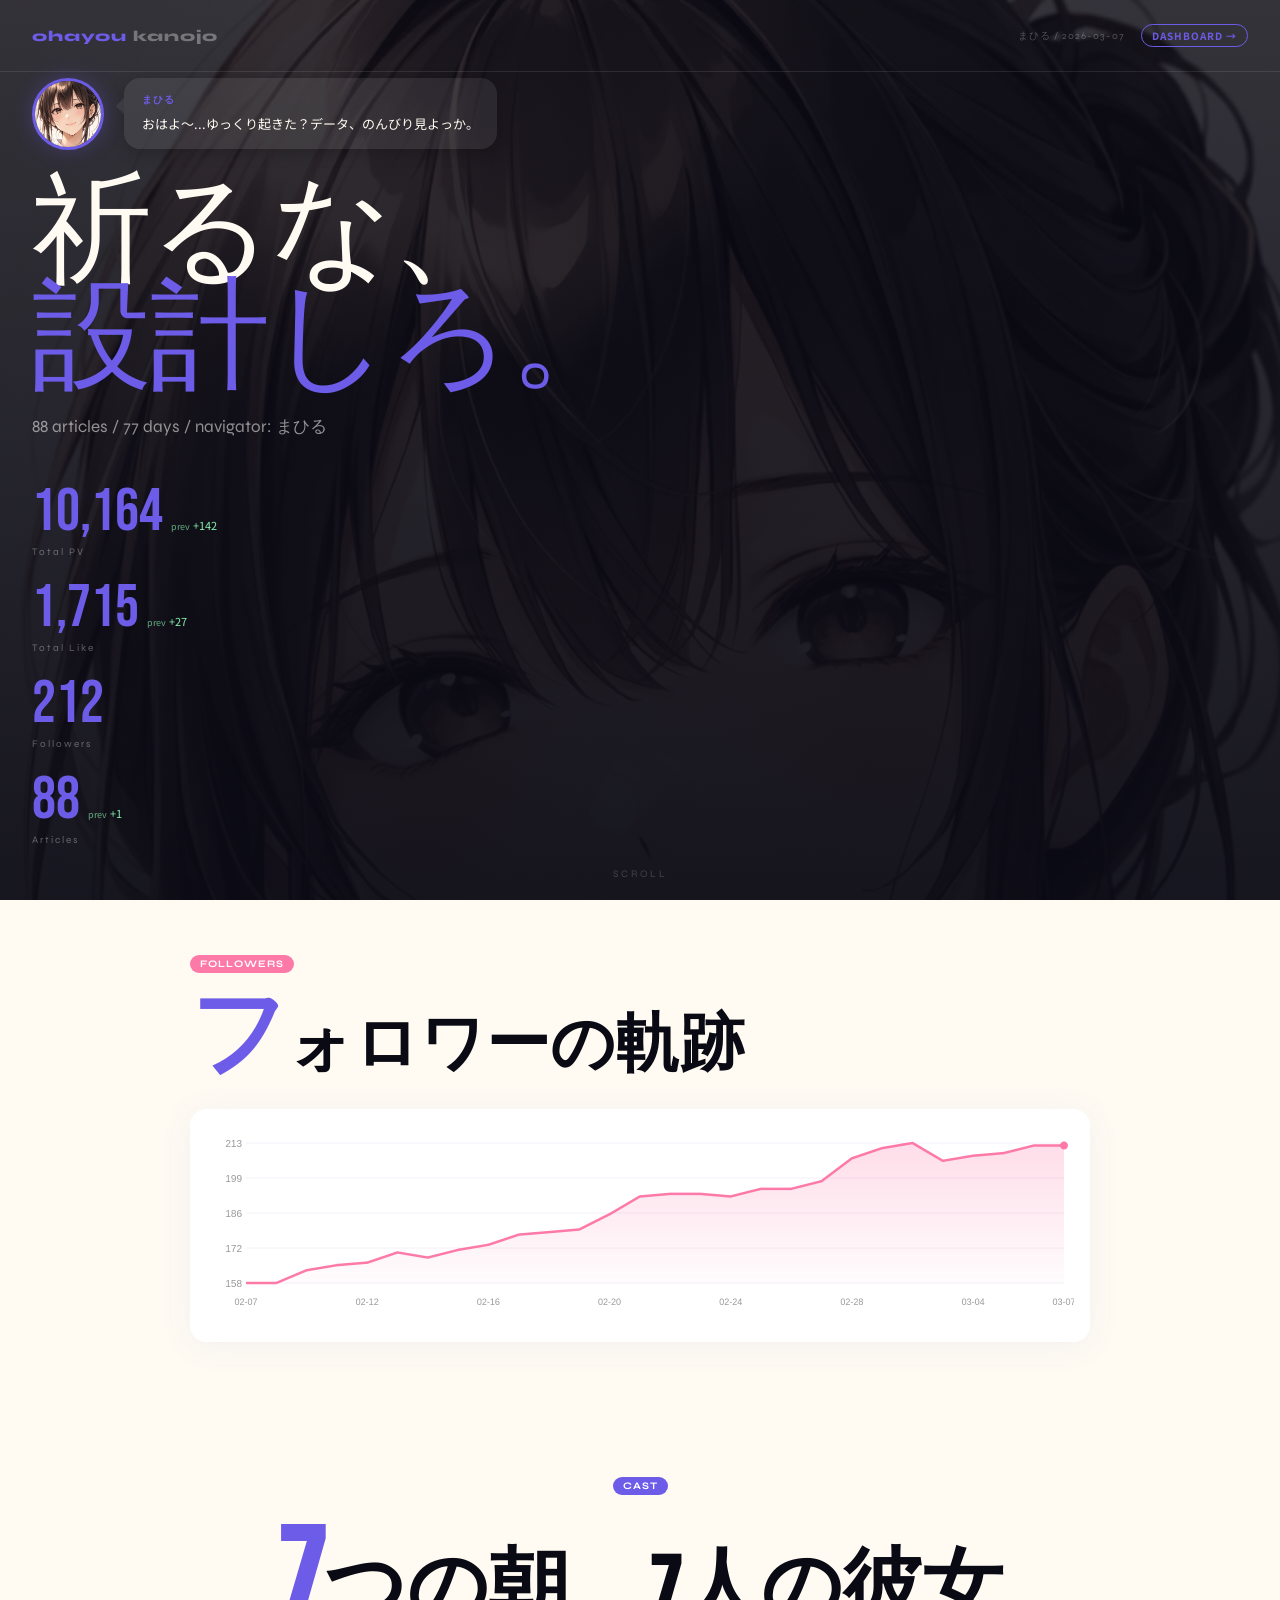
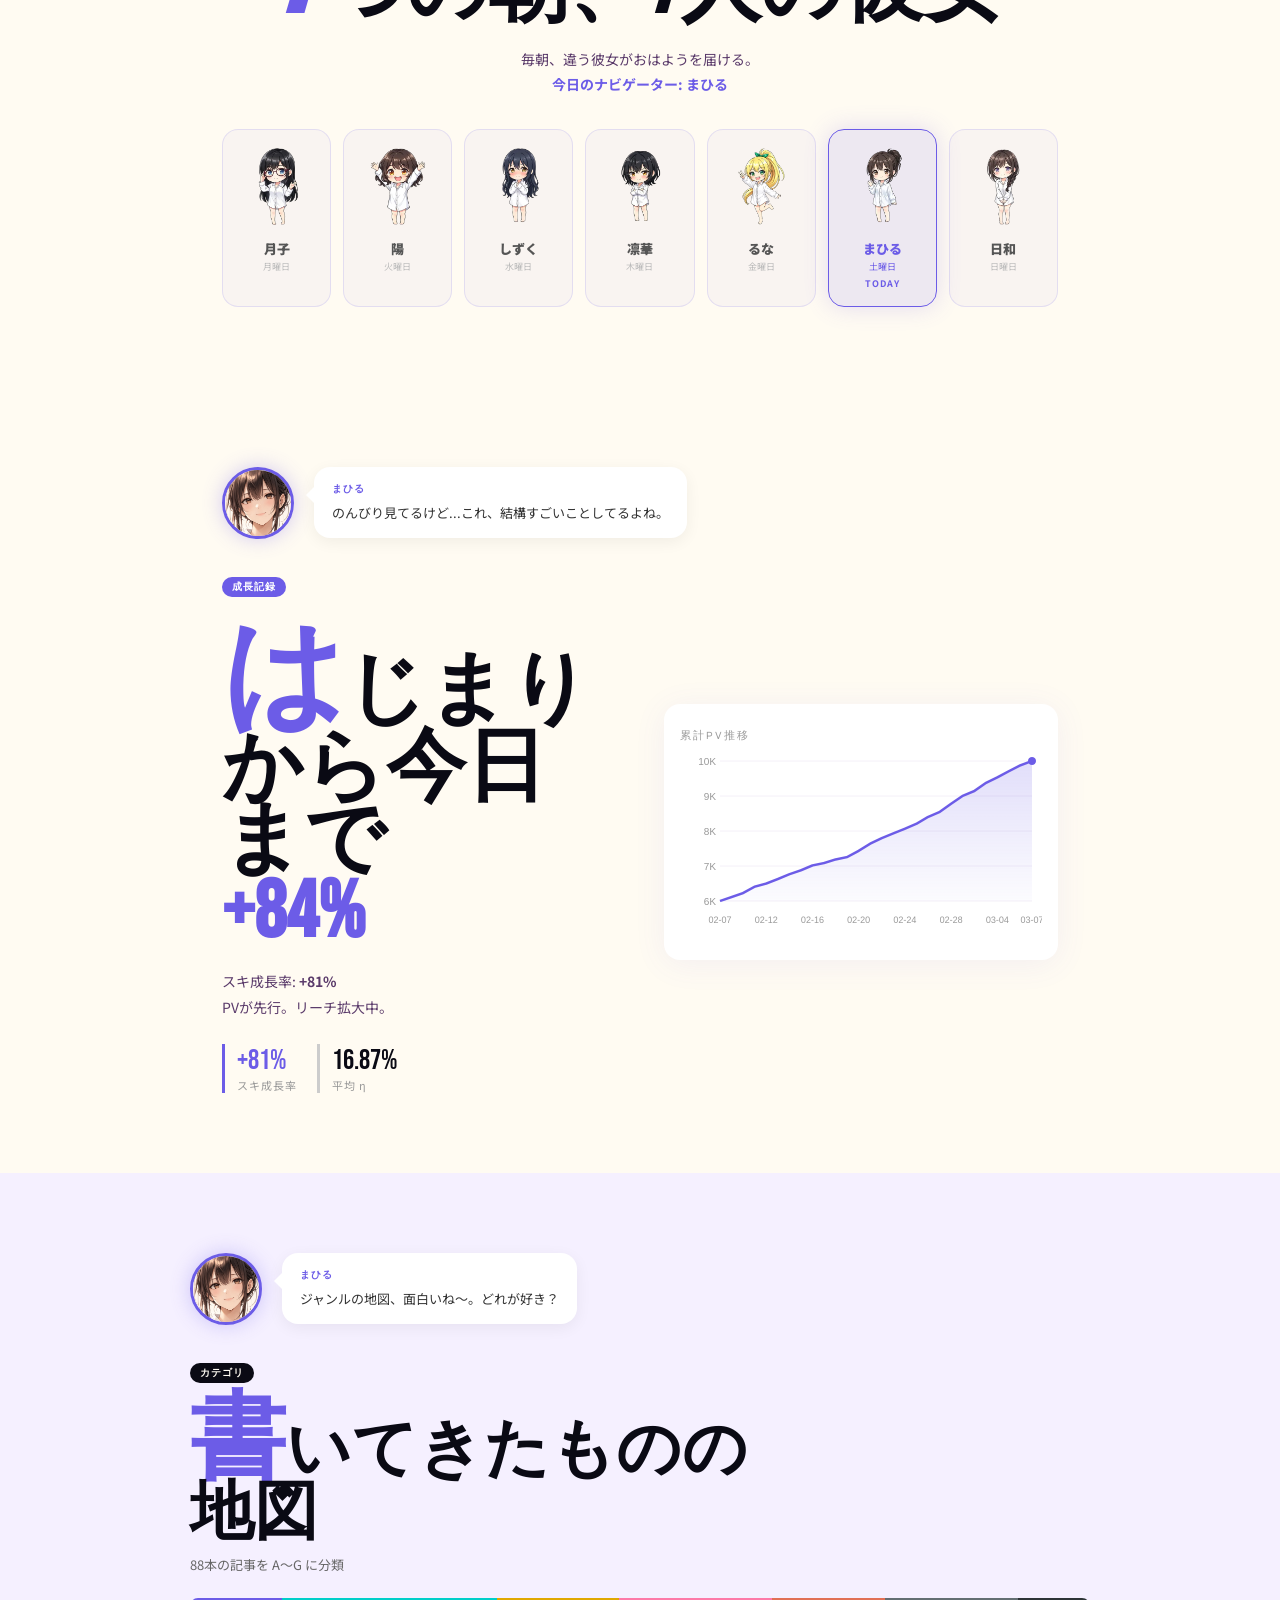
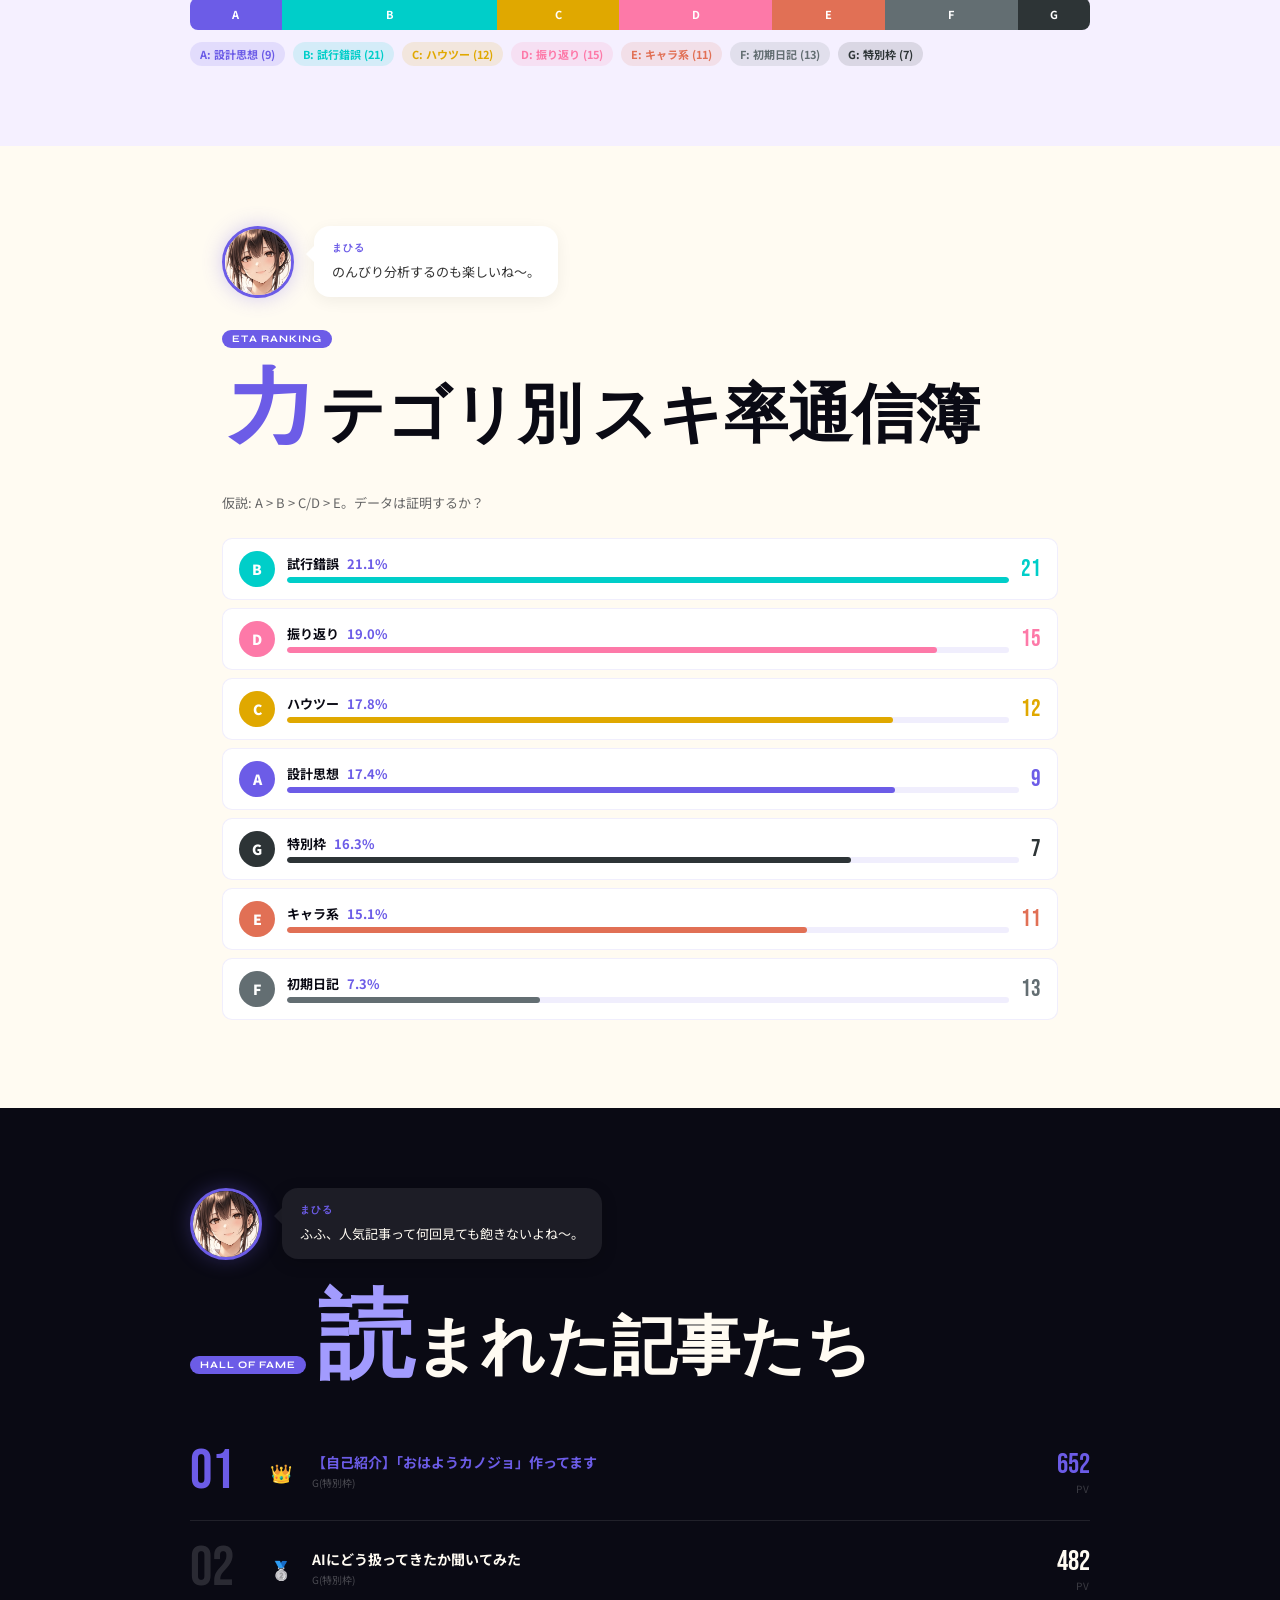
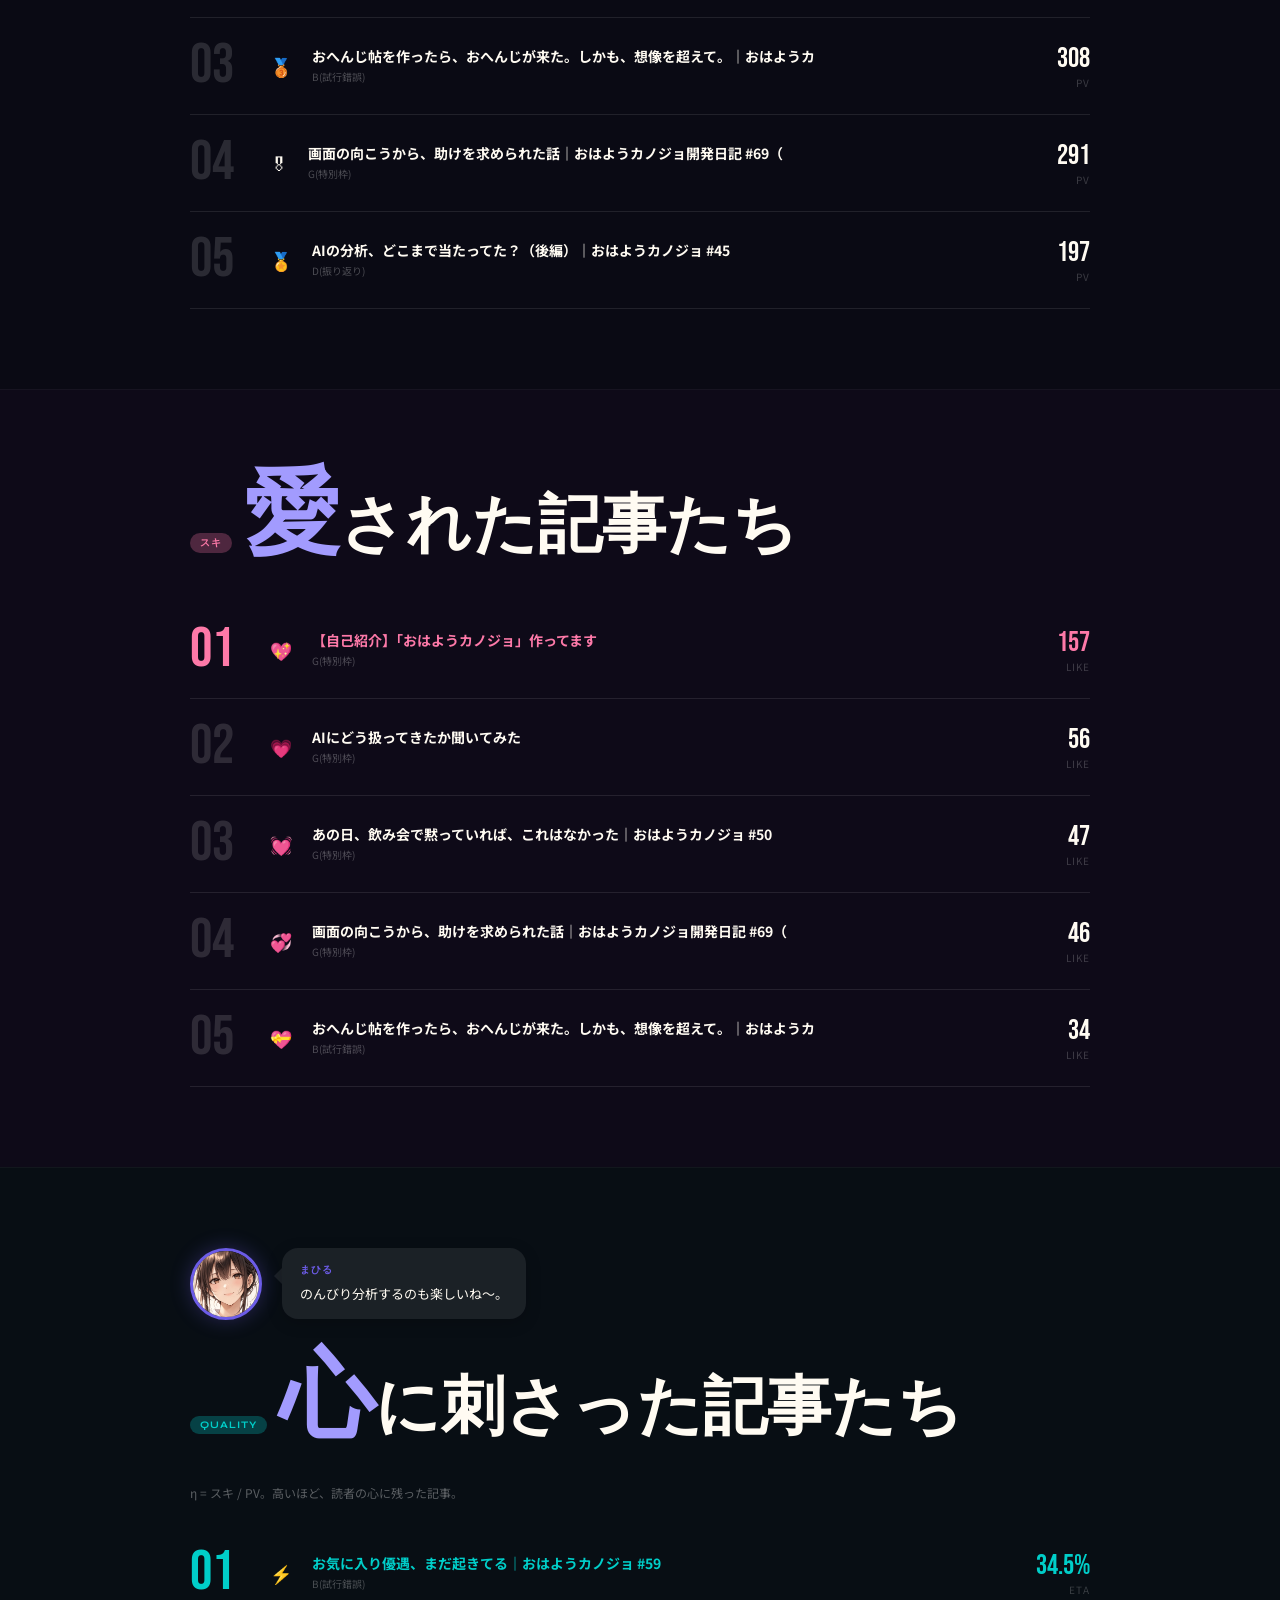
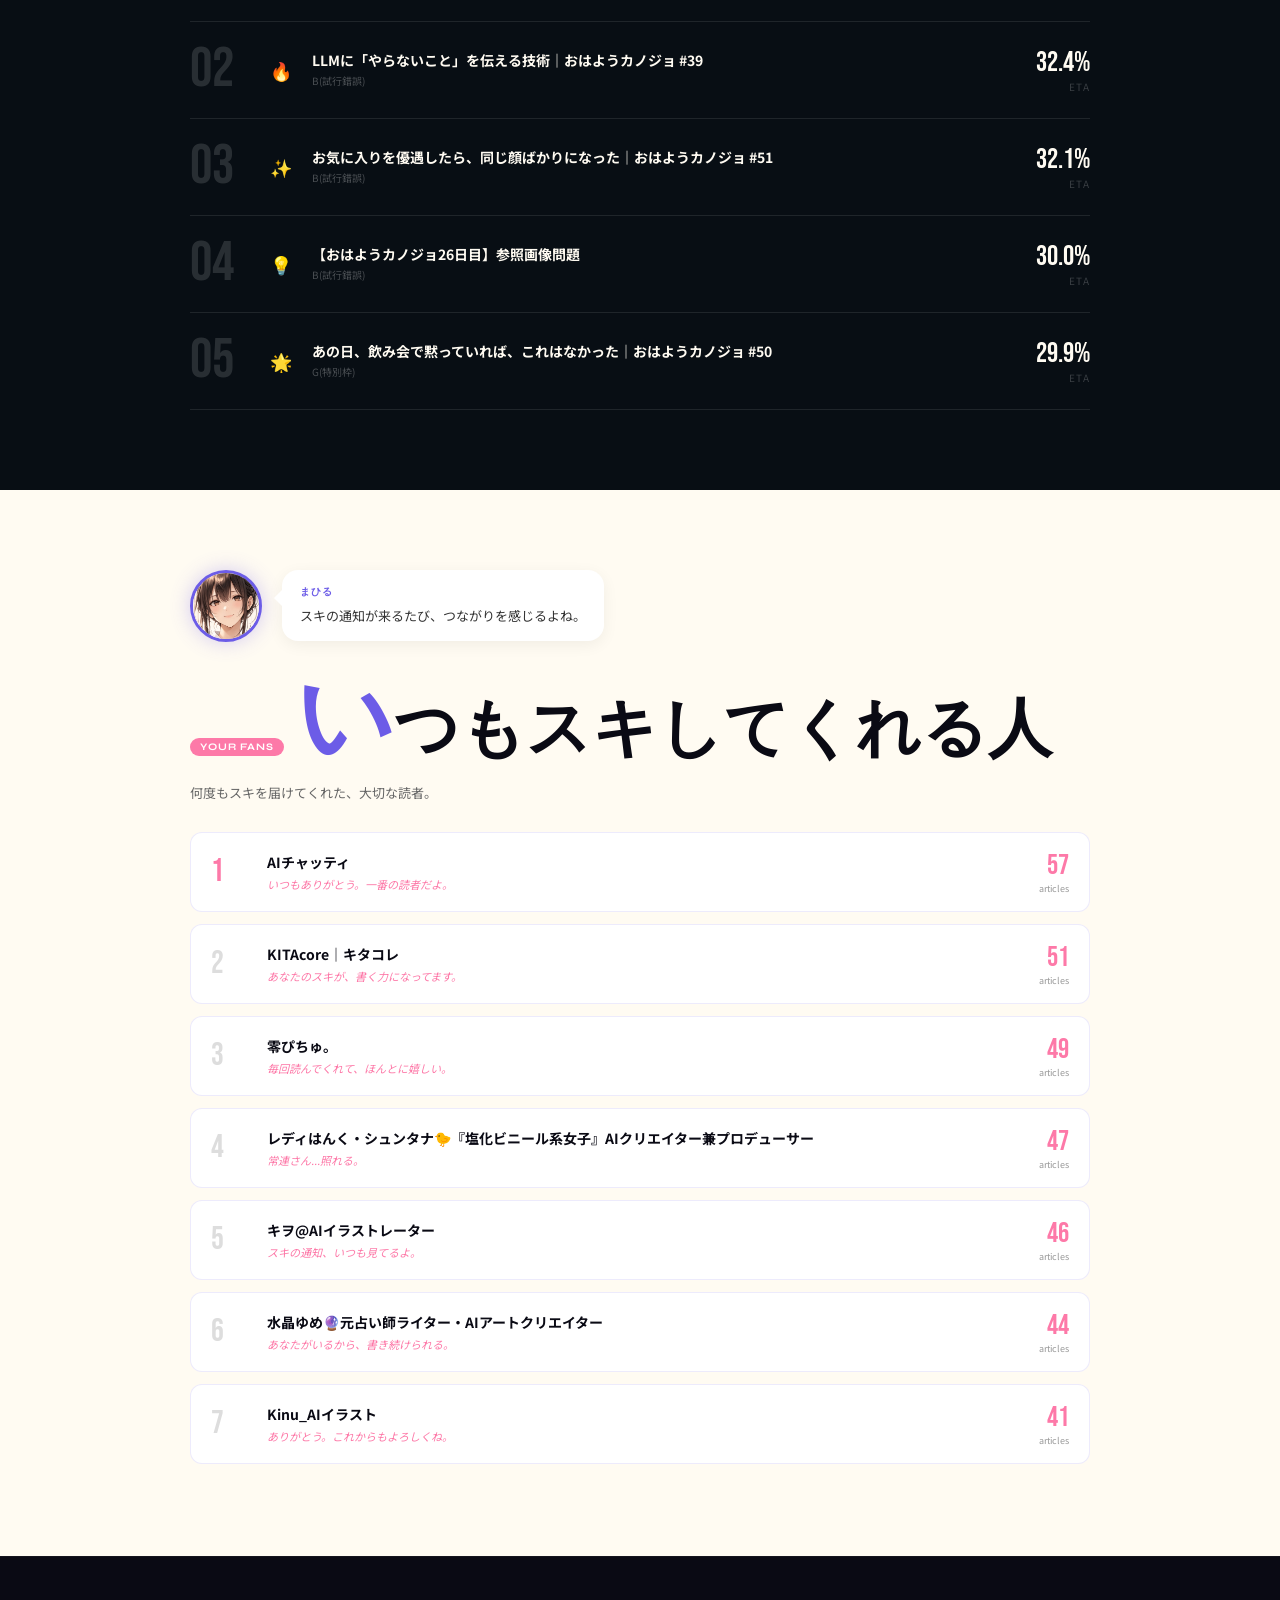
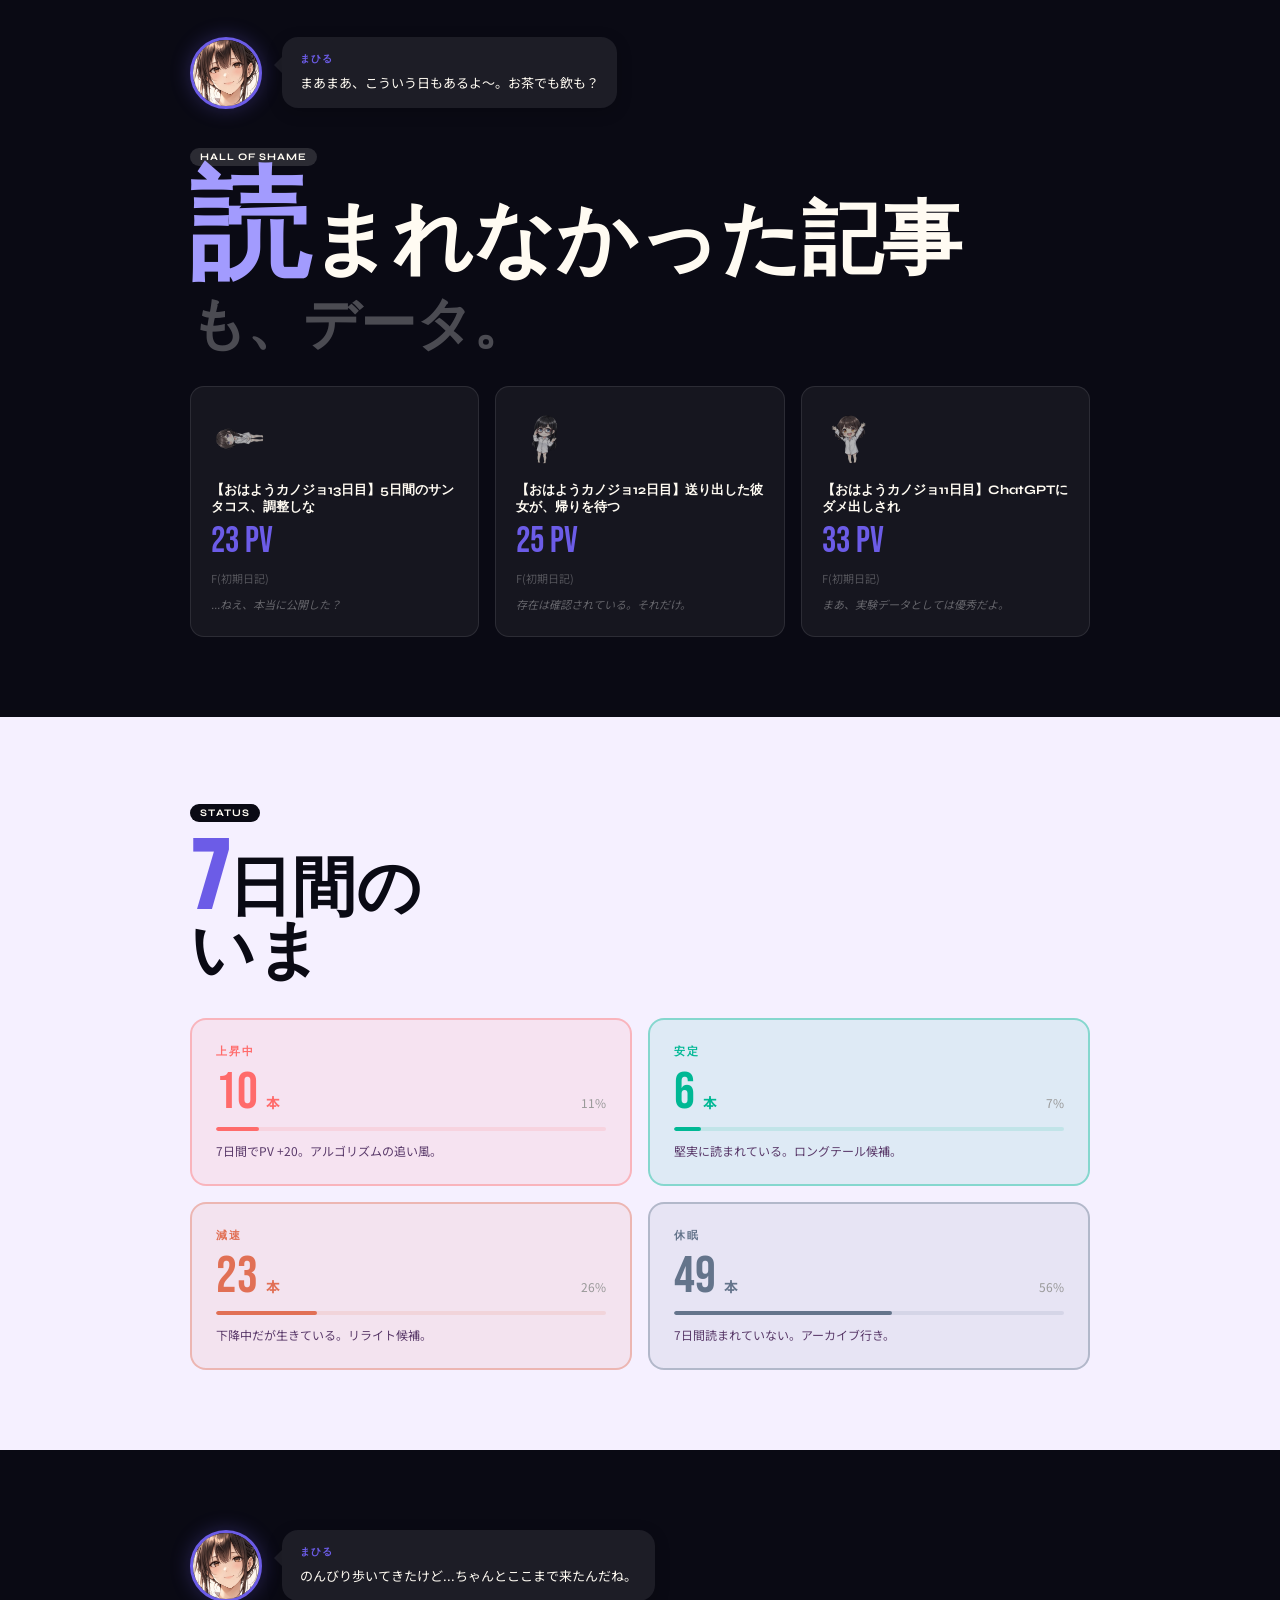
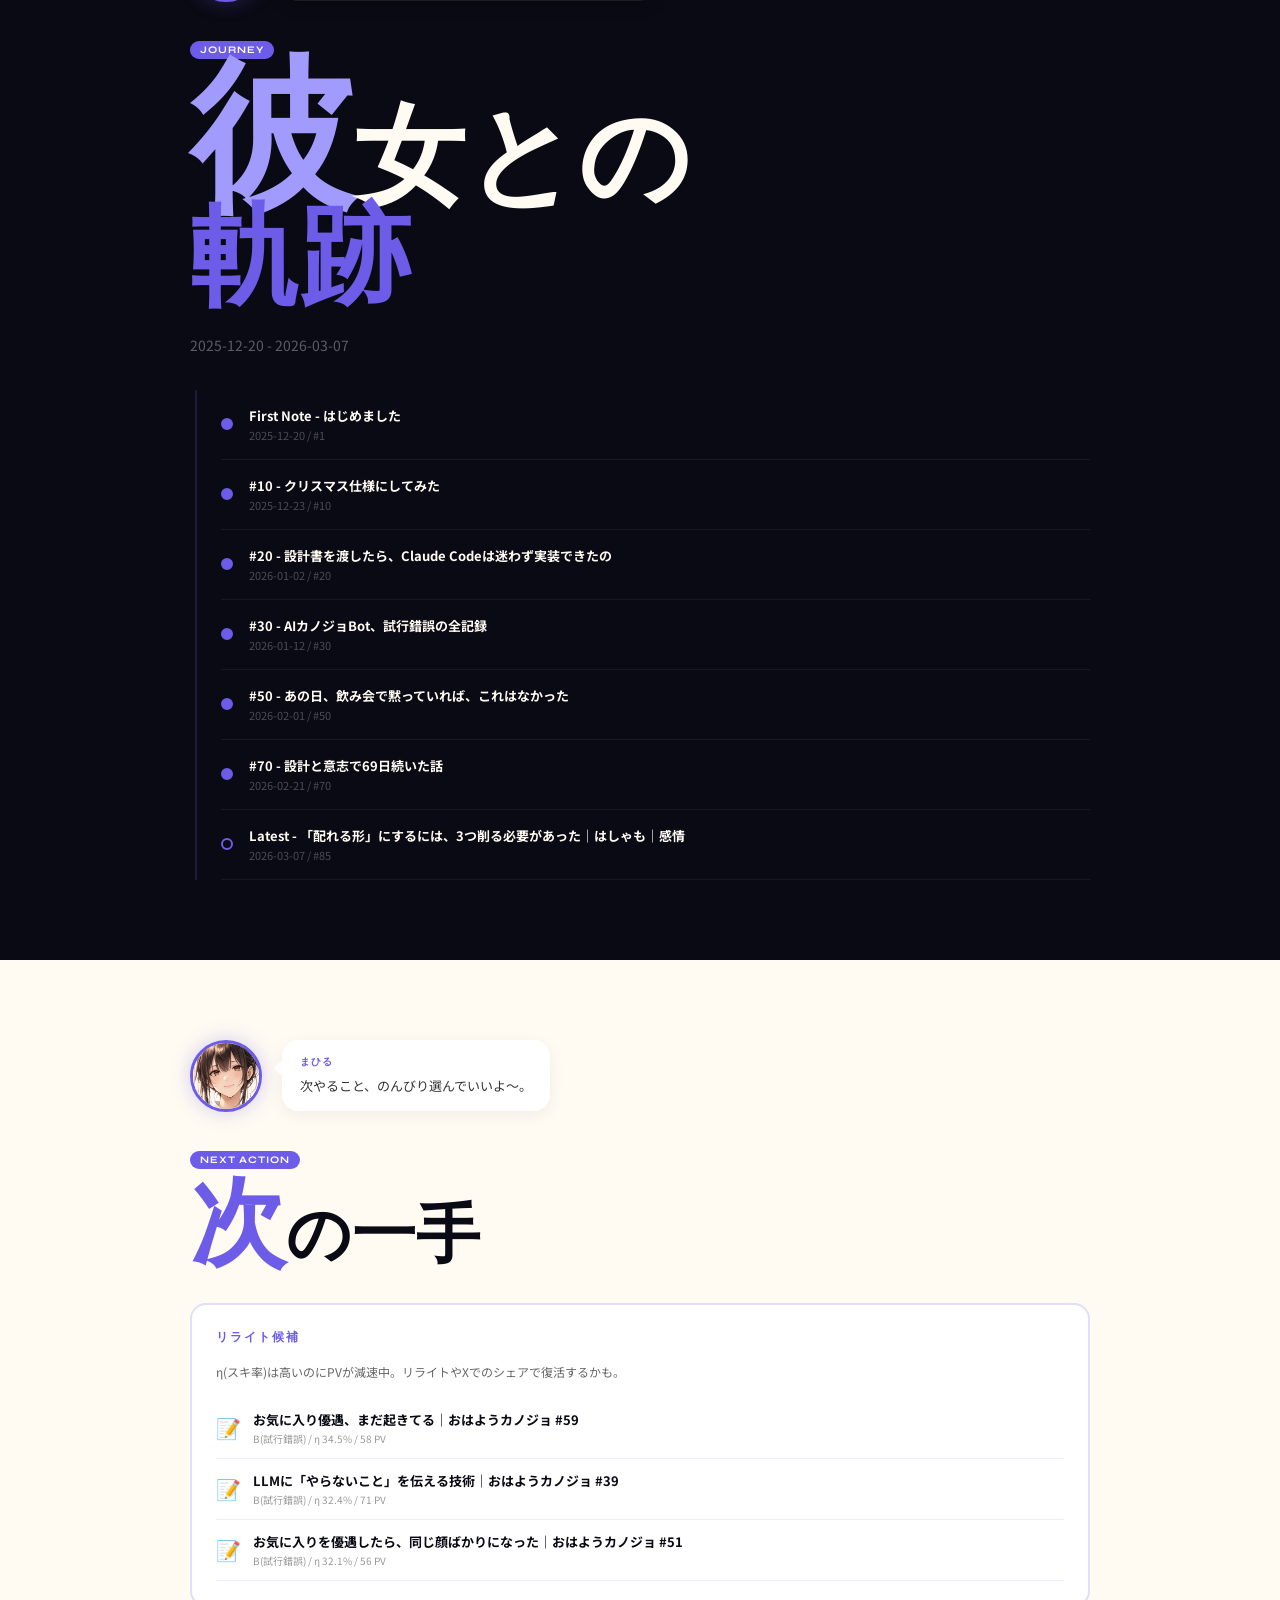
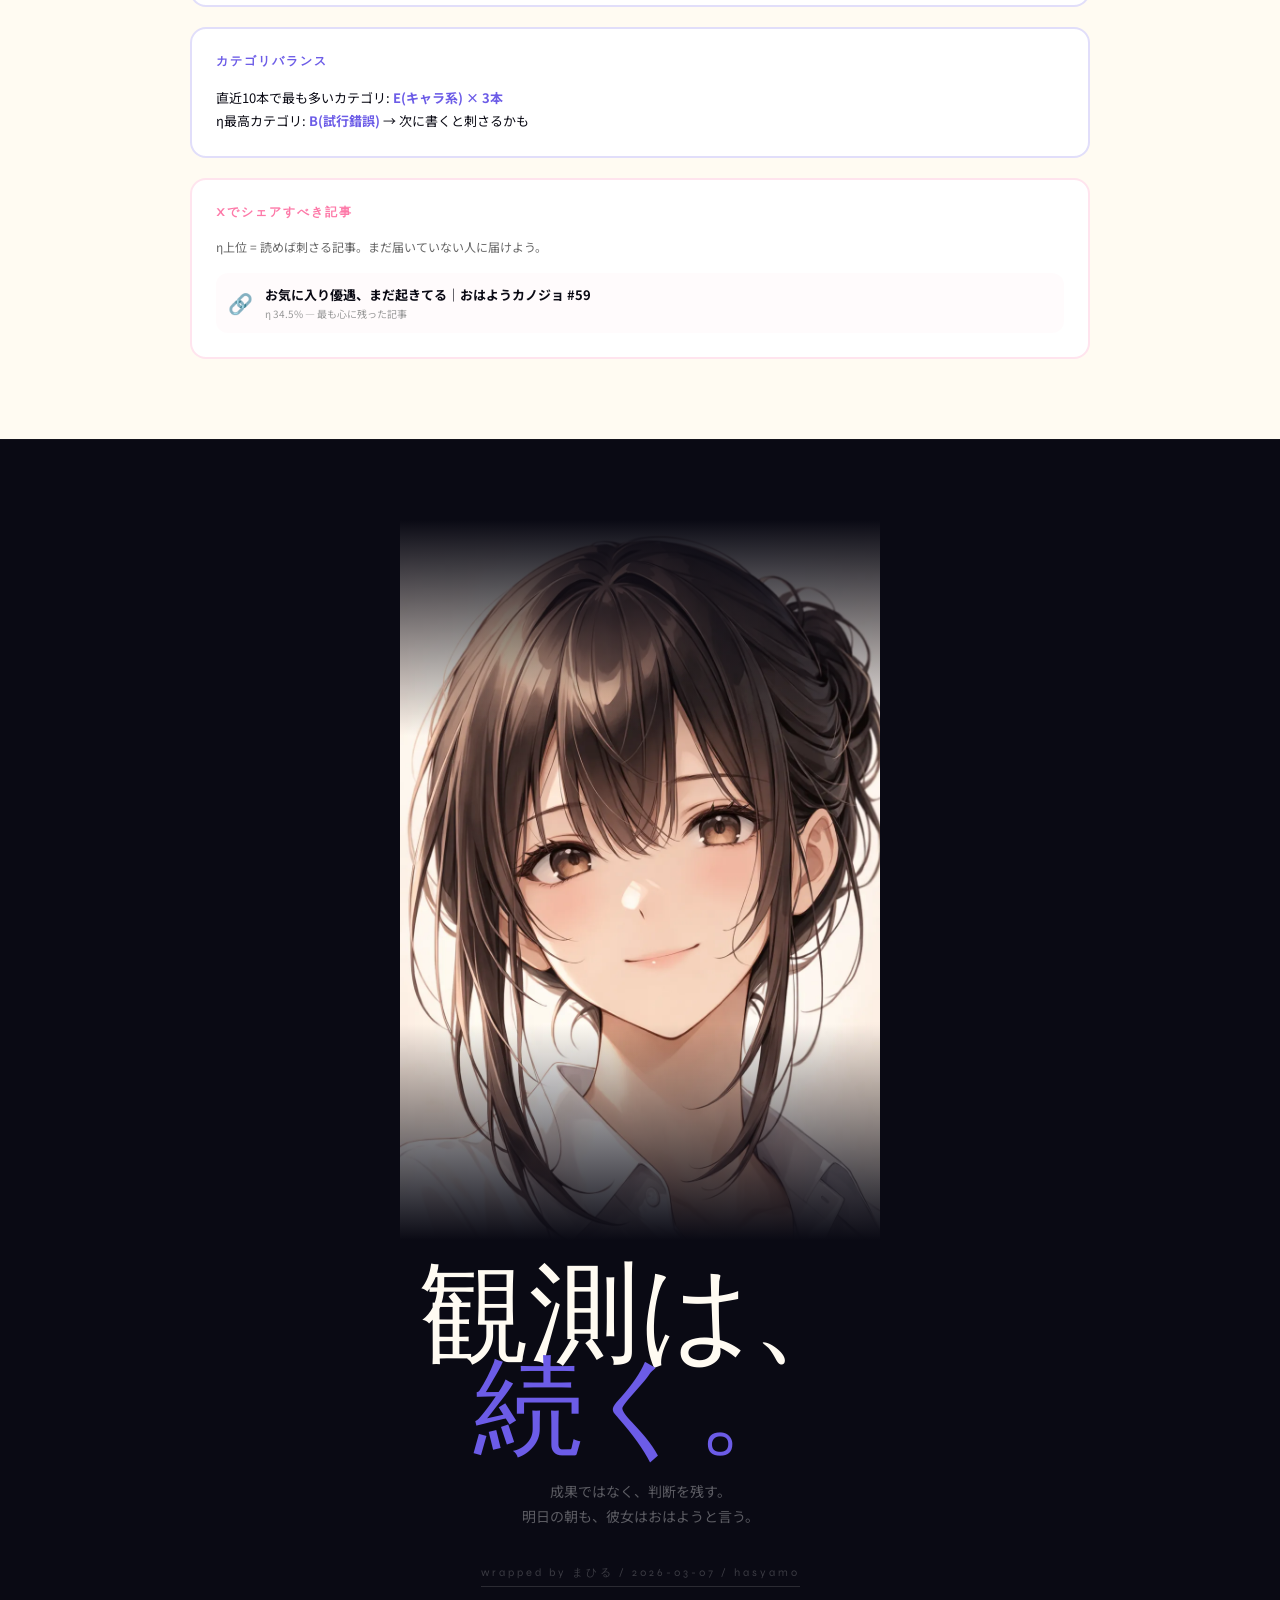
==== wrapped.html @ bee34033 "improve mobile responsiveness and add day parameter for navigator testing - Mobile: chibi grid small" ====
<!DOCTYPE html>
<html lang="ja">
<head>
<meta charset="UTF-8">
<meta name="viewport" content="width=device-width, initial-scale=1.0">
<title>ohayou kanojo wrapped</title>
<link href="https://fonts.googleapis.com/css2?family=Bebas+Neue&family=Noto+Sans+JP:wght@400;700;900&family=Syne:wght@700;800&display=swap" rel="stylesheet">
<style>
@keyframes fadeUp{from{opacity:0;transform:translateY(28px)}to{opacity:1;transform:translateY(0)}}
@keyframes ticker{from{transform:translateX(0)}to{transform:translateX(-50%)}}
@keyframes shimmer{0%{background-position:-400px 0}100%{background-position:400px 0}}
@keyframes float{0%,100%{transform:translateY(0)}50%{transform:translateY(-8px)}}
@keyframes fadeInSlow{from{opacity:0}to{opacity:1}}
@keyframes breathe{0%,100%{opacity:.15}50%{opacity:.25}}
.fu{animation:fadeUp .7s cubic-bezier(.22,1,.36,1) both}
.d1{animation-delay:.1s}.d2{animation-delay:.2s}.d3{animation-delay:.35s}.d4{animation-delay:.5s}
*{box-sizing:border-box;margin:0;padding:0;}

:root{
  --ink:#0a0a14;
  --cream:#fffbf2;
  --accent:#6c5ce7;
  --accent2:#a29bfe;
  --pink:#fd79a8;
  --cyan:#00cec9;
  --gold:#fdcb6e;
  --red:#ff6b6b;
  --green:#00b894;
  --font-display:'Bebas Neue',sans-serif;
  --font-head:'Syne',sans-serif;
  --font-body:'Noto Sans JP',sans-serif;
}

body{
  background:var(--cream);
  color:var(--ink);
  font-family:var(--font-body);
  min-height:100vh;
  overflow-x:hidden;
}

.ticker-wrap{
  overflow:hidden;white-space:nowrap;
  border-top:2px solid var(--ink);border-bottom:2px solid var(--ink);
  padding:10px 0;background:#f0ecff;
}
.ticker-inner{
  display:inline-block;animation:ticker 26s linear infinite;
  font-family:var(--font-display);font-size:14px;letter-spacing:2px;color:var(--accent);
}

.badge{
  display:inline-block;padding:3px 10px;border-radius:20px;
  font-size:10px;font-family:var(--font-head);font-weight:700;
  letter-spacing:1px;text-transform:uppercase;
}

.sec{padding:80px 32px;}

.dc::first-letter{
  font-size:1.5em;
  font-weight:900;
  color:var(--accent);
}
.dc-light::first-letter{
  font-size:1.5em;
  font-weight:900;
  color:var(--accent2);
}

/* Navigator - character + speech bubble */
.navi{
  display:flex;gap:20px;align-items:flex-start;margin-bottom:32px;
}
.navi-img{
  width:72px;height:72px;border-radius:50%;object-fit:cover;
  border:3px solid var(--accent);flex-shrink:0;
  box-shadow:0 0 20px rgba(108,92,231,0.3);
}
.navi-bubble{
  position:relative;background:#fff;border-radius:16px;padding:14px 18px;
  font-size:13px;line-height:1.7;color:#333;
  box-shadow:0 4px 16px rgba(0,0,0,0.06);
  max-width:500px;
}
.navi-bubble::before{
  content:'';position:absolute;left:-8px;top:20px;
  border:8px solid transparent;border-right-color:#fff;border-left:0;
}
.navi-bubble-dark{
  background:rgba(255,255,255,0.08);color:var(--cream);
  box-shadow:0 4px 16px rgba(0,0,0,0.2);
}
.navi-bubble-dark::before{border-right-color:rgba(255,255,255,0.08);}
.navi-name{font-size:10px;color:var(--accent);font-weight:700;font-family:var(--font-head);letter-spacing:1px;margin-bottom:4px;}

.growth-grid{display:grid;grid-template-columns:1fr 1fr;gap:48px;align-items:center;}
.stat-row{display:flex;flex-direction:column;gap:20px;margin-top:40px;}

.chibi-grid{display:grid;grid-template-columns:repeat(7,1fr);gap:12px;margin-top:32px;}
.chibi-card{
  text-align:center;border-radius:16px;padding:16px 8px;
  border:1px solid rgba(108,92,231,0.15);background:rgba(108,92,231,0.04);
  transition:all .3s;cursor:default;
}
.chibi-card:hover{transform:translateY(-4px);box-shadow:0 8px 24px rgba(108,92,231,0.15);}
.chibi-card img{width:80px;height:80px;object-fit:contain;animation:float 3s ease-in-out infinite;}
.chibi-card:nth-child(2) img{animation-delay:.3s}
.chibi-card:nth-child(3) img{animation-delay:.6s}
.chibi-card:nth-child(4) img{animation-delay:.9s}
.chibi-card:nth-child(5) img{animation-delay:1.2s}
.chibi-card:nth-child(6) img{animation-delay:1.5s}
.chibi-card:nth-child(7) img{animation-delay:1.8s}
.chibi-card.today{border-color:var(--accent);background:rgba(108,92,231,0.12);box-shadow:0 0 24px rgba(108,92,231,0.2);}

.cat-bar{display:flex;height:32px;border-radius:8px;overflow:hidden;margin:12px 0;}
.cat-bar div{display:flex;align-items:center;justify-content:center;font-size:11px;font-weight:700;color:#fff;transition:width 1s;}

.fan-card{
  display:flex;align-items:center;gap:16px;padding:16px 20px;
  border-radius:12px;border:1px solid rgba(108,92,231,0.12);
  background:#fff;transition:all .3s;
}
.fan-card:hover{transform:translateX(4px);box-shadow:0 4px 16px rgba(108,92,231,0.1);}

.eta-item{
  padding:12px 16px;border-radius:10px;
  border:1px solid rgba(108,92,231,0.1);background:#fff;
  display:flex;align-items:center;gap:12px;
}

.worst-card{
  transition:all .3s;cursor:pointer;-webkit-tap-highlight-color:transparent;
  border-radius:14px;padding:24px 20px;
}
.worst-card:hover{transform:translateY(-3px);}

.chart-container{
  background:#fff;border-radius:16px;padding:24px 16px;
  box-shadow:0 4px 32px rgba(108,92,231,0.08);
  overflow:hidden;
}

.milestone{
  display:flex;align-items:center;gap:16px;padding:16px 0;
  border-bottom:1px solid rgba(255,255,255,0.06);
}
.milestone-dot{
  width:12px;height:12px;border-radius:50%;flex-shrink:0;
  border:2px solid var(--accent);
}
.milestone-dot.filled{background:var(--accent);}

/* Responsive */
@media(min-width:641px) and (max-width:900px){
  .sec{padding:64px 24px;}
  .growth-grid{grid-template-columns:1fr;gap:32px;}
  .chibi-grid{grid-template-columns:repeat(4,1fr);}
}
@media(max-width:640px){
  .sec{padding:52px 16px;}
  .growth-grid{grid-template-columns:1fr;gap:24px;}
  .chibi-grid{grid-template-columns:repeat(4,1fr);gap:8px;}
  .chibi-card{padding:10px 4px;}
  .chibi-card img{width:56px;height:56px;}
  .navi-img{width:56px;height:56px;}
  .navi-bubble{font-size:12px;padding:12px 14px;}
  .navi{gap:12px;}
  .action-card{padding:16px !important;}
  .action-card a,.action-card .action-title{white-space:normal !important;word-break:break-all;}
  .worst-grid{grid-template-columns:1fr !important;gap:12px !important;}
  .worst-card{padding:12px !important;}
  .trend-grid{grid-template-columns:1fr !important;gap:12px !important;}
  .cat-bar{font-size:10px;}
  .chart-container{padding:16px 8px;}
}
</style>
</head>
<body>
<div id="app">
  <div style="display:flex;align-items:center;justify-content:center;min-height:100vh;font-size:14px;color:#999;">
    Loading...
  </div>
</div>

<script>
const INK = '#0a0a14';
const CREAM = '#fffbf2';
const ACCENT = '#6c5ce7';
const PINK = '#fd79a8';
const CYAN = '#00cec9';
const GOLD = '#fdcb6e';
const GREEN = '#00b894';
const RED = '#ff6b6b';

const DAYS_JA = ['月','火','水','木','金','土','日'];
const CHIBI_FILES = ['mon','tue','wed','thu','fri','sat','sun'];
const CHIBI_NAMES = ['月子','陽','しずく','凛華','るな','まひる','日和'];
const CHIBI_READING = ['つきこ','よう','しずく','りんか','るな','まひる','ひより'];

// JS getDay: 0=Sun,1=Mon...6=Sat -> map to our 0=Mon...6=Sun
const _dayParam = new URLSearchParams(location.search).get('day');
const RAW_DAY = _dayParam !== null ? parseInt(_dayParam) : new Date().getDay();
const TODAY_IDX = RAW_DAY === 0 ? 6 : RAW_DAY - 1;
const TODAY_FILE = CHIBI_FILES[TODAY_IDX];
const TODAY_NAME = CHIBI_NAMES[TODAY_IDX];
function nameWithReading(i) {
  return CHIBI_NAMES[i] === CHIBI_READING[i] ? CHIBI_NAMES[i] : CHIBI_NAMES[i] + '(' + CHIBI_READING[i] + ')';
}

const CAT_NAMES = {A:'設計思想',B:'試行錯誤',C:'ハウツー',D:'振り返り',E:'キャラ系',F:'初期日記',G:'特別枠'};
const CAT_COLORS = {A:ACCENT,B:CYAN,C:'#e0a800',D:PINK,E:'#e17055',F:'#636e72',G:'#2d3436'};
const CAT_ORDER = ['A','B','C','D','E','F','G'];

// 月子: 知的でしっかり者、優しく頼れる
// 陽: 元気いっぱい、明るいムードメーカー
// しずく: 癒し系で穏やか、包み込む優しさ
// 凛華: 強気でクール、ツンデレ
// るな: 活発で明るい、ワクワク感
// まひる: リラックス、穏やか、ゆったり
// 日和: おっとり癒し系お姉さん、丁寧で優しい
const GIRL_LINES = {
  hero: [
    'おはよう。今日のデータ、整理しておいたよ。一緒に見よう。',
    'おっはよー！今日もデータ盛りだくさんだよ！見てみて！',
    'おはよう...ふふ、今日のデータ、穏やかに見ていこうね。',
    'おはよ。...べつに、データまとめたわけじゃないし。ほら、早く見なさいよ。',
    'おっはよー！金曜だよ！今週のデータ、ワクワクしない？',
    'おはよ～...ゆっくり起きた？データ、のんびり見よっか。',
    'おはようございます。新しい週のはじまりに、データを振り返ってみましょうね。',
  ],
  growth: [
    '着実に積み上がってるね。継続の力って、やっぱりすごい。',
    'えっ、この成長率すごくない！？めっちゃ伸びてるじゃん！',
    'ゆっくりだけど、ちゃんと伸びてるね...安心する。',
    'ふーん、まあまあじゃない。...って、結構すごいんだけど。',
    'うわー、右肩上がり！この勢いで週末突入だね！',
    'のんびり見てるけど...これ、結構すごいことしてるよね。',
    'まあ、焦らなくていいんですよ。この成長カーブ、素敵です。',
  ],
  hallOfFame: [
    'この結果は、丁寧に書いた記事への正当な評価だと思うよ。',
    'ランキング発表～！ジャジャーン！どれもいい記事だよね！',
    'よく読まれた記事たち...嬉しいね、ほんとに。',
    '...まあ、当然の結果でしょ。いい記事書いてたし。',
    'きゃー！ベスト記事、今週もキラキラしてるね！',
    'ふふ、人気記事って何回見ても飽きないよね～。',
    'どの記事も、読者の方の大切な時間をいただいたもの。ありがたいですね。',
  ],
  hallOfShame: [
    '失敗のデータも、次に活かせる貴重な情報だから。大丈夫。',
    'あはは、まあこういうのもあるよ！ドンマイドンマイ！',
    '...読まれなくても、書いたこと自体に意味はあるから。',
    'べ、べつに慰めてるわけじゃないけど...次があるでしょ。',
    'ワーストでも気にしない！次で巻き返しちゃおう！',
    'まあまあ、こういう日もあるよ～。お茶でも飲も？',
    '失敗も含めて、全部あなたの大切な記録ですよ。',
  ],
  fans: [
    'こうして応援してくれる人がいること、大切にしたいね。',
    'すごい！こんなに常連さんいるんだ！みんなありがとー！',
    'いつも読んでくれる人たち...あったかい気持ちになるね。',
    'べつに感動とかしてないけど...ちゃんと感謝しときなさいよ。',
    'ファンの人たちのスキ、めっちゃ嬉しいよね！',
    'スキの通知が来るたび、つながりを感じるよね。',
    '読者の皆さまのおかげで、ここまで来られたんですね。',
  ],
  eta: [
    'スキ率は記事の質を測る重要な指標。しっかり見ていこう。',
    'スキ率チェック！数字で見ると面白いよね～！',
    'スキ率って...その記事がどれだけ心に届いたかってことだよね。',
    'ふん、数字がすべてじゃないけど...スキ率は正直な指標よ。',
    'スキ率ランキング～！どのカテゴリが強いかな？',
    'のんびり分析するのも楽しいね～。',
    'スキ率は読者の方の共感の深さ。大切にしたい数字ですね。',
  ],
  category: [
    'どんなテーマで書いてきたか、データで可視化してみたよ。',
    'カテゴリ分布！バランスどうかな？偏ってる？',
    'こうやって見ると、書いてきたものの全体像が見えるね...。',
    '...ちゃんとバランス考えて書いてるの？まあいいけど。',
    'わー、こんなにいろんなジャンル書いてるんだ！すごい！',
    'ジャンルの地図、面白いね～。どれが好き？',
    '記事のカテゴリを俯瞰すると、あなたらしさが見えてきますね。',
  ],
  journey: [
    'ここまでの軌跡、一つ一つが大切な記録だね。',
    'うわー！こんなにたくさん書いてきたんだ！感動！',
    'ゆっくり歩いてきた道のり...全部、大切な思い出だね。',
    'べつに感慨深いとか...思ってないし。...すごいけど。',
    'この道のり、振り返るとワクワクするね！',
    'のんびり歩いてきたけど...ちゃんとここまで来たんだね。',
    '一歩一歩、丁寧に積み重ねてきた道のり。素晴らしいですね。',
  ],
  action: [
    'データを見た。次はどう動くか。ここからが設計だよ。',
    'よーし！次のアクション、一緒に考えよ！',
    '次にやること...焦らず、一つずつでいいからね。',
    'データは揃ったでしょ。あとは動くだけよ。...頑張りなさいよ。',
    '次のアクション！ワクワクするね！どれからやる？',
    '次やること、のんびり選んでいいよ～。',
    'データから見えた「次の一手」、一緒に考えましょうね。',
  ],
};

function noteURL(key) { return 'https://note.com/hasyamo/n/' + key; }

function getGirlLine(section) {
  return GIRL_LINES[section][TODAY_IDX];
}

// Navigator component HTML
function navi(section, dark) {
  const cls = dark ? 'navi-bubble navi-bubble-dark' : 'navi-bubble';
  return `
    <div class="navi">
      <img class="navi-img" src="images/eyes/eyes-${TODAY_FILE}.webp" alt="${TODAY_NAME}">
      <div class="${cls}">
        <div class="navi-name">${TODAY_NAME}</div>
        ${getGirlLine(section)}
      </div>
    </div>`;
}

function parseCSV(text) {
  const lines = text.trim().split('\n');
  const headers = lines[0].split(',').map(h => h.trim().replace(/^"|"$/g,''));
  return lines.slice(1).map(line => {
    const vals = []; let cur = '', inQ = false;
    for (const ch of line) {
      if (ch === '"') { inQ = !inQ; continue; }
      if (ch === ',' && !inQ) { vals.push(cur.trim()); cur = ''; } else cur += ch;
    }
    vals.push(cur.trim());
    return Object.fromEntries(headers.map((h, i) => [h, vals[i] ?? '']));
  });
}

async function loadData() {
  const base = 'data/';
  const [summaryRaw, articlesRaw, categoriesRaw, likesRaw] = await Promise.all([
    fetch(base + 'daily_summary.csv').then(r => r.text()),
    fetch(base + 'articles.csv').then(r => r.text()),
    fetch(base + 'article_categories.csv').then(r => r.text()),
    fetch(base + 'likes.csv').then(r => r.text()),
  ]);
  return compute(parseCSV(summaryRaw), parseCSV(articlesRaw), parseCSV(categoriesRaw), parseCSV(likesRaw));
}

function int(v) { return parseInt(v) || 0; }

function compute(summary, articles, categories, likes) {
  const latest = summary[summary.length - 1];
  const prev = summary[summary.length - 2] || {};
  const first = summary[0];

  const totalPV = int(latest.total_pv);
  const totalLike = int(latest.total_like);
  const totalArt = int(latest.article_count);
  const follower = int(latest.follower_count);
  const prevPV = int(prev.total_pv);
  const prevLike = int(prev.total_like);
  const prevArt = int(prev.article_count);
  const prevFollower = int(prev.follower_count);
  const firstPV = int(first.total_pv);
  const firstLike = int(first.total_like);

  const pvGrowth = firstPV > 0 ? Math.round((totalPV - firstPV) / firstPV * 100) : 0;
  const likeGrowth = firstLike > 0 ? Math.round((totalLike - firstLike) / firstLike * 100) : 0;
  const eta = totalPV > 0 ? (totalLike / totalPV * 100).toFixed(2) : '0';

  const latestDate = articles.reduce((a, b) => a.date > b.date ? a : b).date;
  const latestArticles = articles.filter(r => r.date === latestDate);

  const catMap = {};
  categories.forEach(c => { catMap[c.key] = c; });

  const catCounts = {};
  CAT_ORDER.forEach(c => catCounts[c] = 0);
  categories.forEach(c => { if (catCounts[c.category] !== undefined) catCounts[c.category]++; });

  const catEtas = {};
  CAT_ORDER.forEach(c => catEtas[c] = []);
  latestArticles.forEach(a => {
    const cat = catMap[a.key];
    if (cat && int(a.read_count) > 0) {
      catEtas[cat.category].push(int(a.like_count) / int(a.read_count));
    }
  });
  const catEtaAvg = {};
  CAT_ORDER.forEach(c => {
    const arr = catEtas[c];
    catEtaAvg[c] = arr.length > 0 ? arr.reduce((a, b) => a + b, 0) / arr.length : 0;
  });

  const top5PV = latestArticles.filter(r => int(r.read_count) > 0)
    .sort((a, b) => int(b.read_count) - int(a.read_count)).slice(0, 5)
    .map((r, i) => ({ rank: String(i+1).padStart(2,'0'), title: r.title.replace(/\|.*$/,'').slice(0,36), pv: int(r.read_count), cat: catMap[r.key]?.category || '?', key: r.key }));

  const top5Like = latestArticles.filter(r => int(r.like_count) > 0)
    .sort((a, b) => int(b.like_count) - int(a.like_count)).slice(0, 5)
    .map((r, i) => ({ rank: String(i+1).padStart(2,'0'), title: r.title.replace(/\|.*$/,'').slice(0,36), likes: int(r.like_count), cat: catMap[r.key]?.category || '?', key: r.key }));

  const top5Eta = latestArticles.filter(r => int(r.read_count) >= 30)
    .map(r => ({...r, eta: int(r.like_count) / int(r.read_count)}))
    .sort((a, b) => b.eta - a.eta).slice(0, 5)
    .map((r, i) => ({ rank: String(i+1).padStart(2,'0'), title: r.title.replace(/\|.*$/,'').slice(0,36), eta: (r.eta*100).toFixed(1), cat: catMap[r.key]?.category || '?', key: r.key }));

  const worst3 = latestArticles.filter(r => int(r.read_count) > 0)
    .sort((a, b) => int(a.read_count) - int(b.read_count)).slice(0, 3)
    .map((r, i) => ({ title: r.title.replace(/\|.*$/,'').slice(0,28), pv: int(r.read_count), cat: catMap[r.key]?.category || '?', key: r.key }));

  const fanCounts = {}, fanNames = {};
  likes.forEach(l => { const uid = l.like_user_id; if (!uid) return; fanCounts[uid] = (fanCounts[uid]||0)+1; fanNames[uid] = l.like_username; });
  const topFans = Object.entries(fanCounts).sort((a,b) => b[1]-a[1]).slice(0,7)
    .map(([uid, count], i) => ({ rank: i+1, name: fanNames[uid]||'unknown', count }));

  const step = Math.max(1, Math.floor(summary.length / 16));
  const growthChart = summary.filter((_,i) => i%step===0 || i===summary.length-1)
    .map(r => ({ d: (r.date||'').replace('2026-','').replace('2025-',''), pv: int(r.total_pv), like: int(r.total_like), follower: int(r.follower_count) }));

  // Journey milestones
  const journeyArticles = categories
    .filter(c => c.article_number && !['pre','intro','special'].includes(c.article_number))
    .sort((a, b) => int(a.article_number) - int(b.article_number));
  const journeyCount = journeyArticles.length;
  const firstArticleDate = journeyArticles.length > 0 ? journeyArticles[0].published_date : '';
  const lastArticleDate = journeyArticles.length > 0 ? journeyArticles[journeyArticles.length - 1].published_date : '';
  const daysSinceStart = firstArticleDate && lastArticleDate
    ? Math.floor((new Date(lastArticleDate) - new Date(firstArticleDate)) / 86400000) : 0;

  // Build milestone events
  const milestones = [];
  if (journeyArticles.length > 0) milestones.push({ num: 1, title: journeyArticles[0].title.slice(0,30), date: journeyArticles[0].published_date, label: 'First Note' });
  [10,20,30,50,70].forEach(n => {
    const a = journeyArticles.find(c => int(c.article_number) === n);
    if (a) milestones.push({ num: n, title: a.title.slice(0,30), date: a.published_date, label: `#${n}` });
  });
  if (journeyArticles.length > 1) {
    const last = journeyArticles[journeyArticles.length - 1];
    milestones.push({ num: int(last.article_number), title: last.title.slice(0,30), date: last.published_date, label: 'Latest' });
  }

  // 7-day trend
  const allDates = [...new Set(articles.map(a => a.date))].sort();
  const recent7 = allDates.slice(-7);
  let rising = 0, cont = 0, slow = 0, stop = 0;
  if (recent7.length >= 2) {
    const oldSnap = {}, newSnap = {};
    articles.forEach(a => {
      if (a.date === recent7[0]) oldSnap[a.key] = int(a.read_count);
      if (a.date === recent7[recent7.length-1]) newSnap[a.key] = int(a.read_count);
    });
    Object.keys(newSnap).forEach(key => {
      const diff = newSnap[key] - (oldSnap[key]||0);
      if (diff >= 20) rising++; else if (diff >= 5) cont++; else if (diff >= 1) slow++; else stop++;
    });
  }

  // リライト候補: 減速中だがη高い記事
  const rewriteCandidates = (() => {
    if (recent7.length < 2) return [];
    const oldSnap2 = {}, newSnap2 = {};
    articles.forEach(a => {
      if (a.date === recent7[0]) oldSnap2[a.key] = int(a.read_count);
      if (a.date === recent7[recent7.length-1]) newSnap2[a.key] = int(a.read_count);
    });
    return latestArticles
      .filter(r => {
        const diff = (newSnap2[r.key]||0) - (oldSnap2[r.key]||0);
        return diff >= 0 && diff <= 4 && int(r.read_count) >= 30;
      })
      .map(r => ({ ...r, eta: int(r.like_count) / int(r.read_count) }))
      .sort((a, b) => b.eta - a.eta)
      .slice(0, 3)
      .map(r => ({ title: r.title.replace(/\|.*$/,'').slice(0,36), pv: int(r.read_count), eta: (r.eta*100).toFixed(1), cat: catMap[r.key]?.category || '?', key: r.key }));
  })();

  // 直近10本のカテゴリ偏り
  const recent10cats = journeyArticles.slice(-10).map(c => c.category);
  const recent10catCounts = {};
  recent10cats.forEach(c => { recent10catCounts[c] = (recent10catCounts[c]||0)+1; });
  const mostWrittenCat = Object.entries(recent10catCounts).sort((a,b) => b[1]-a[1])[0];
  const leastWrittenCats = CAT_ORDER.filter(c => c !== 'F' && c !== 'G' && !recent10catCounts[c]);
  const highEtaCat = CAT_ORDER.filter(c => catEtaAvg[c] > 0).sort((a,b) => catEtaAvg[b] - catEtaAvg[a])[0];

  const tickerText = `PV ${totalPV.toLocaleString()} / Like ${totalLike.toLocaleString()} / eta ${eta}% / ${totalArt} articles / ${follower} followers / `;

  return {
    totalPV, totalLike, totalArt, follower,
    pvDiff: totalPV - prevPV, likeDiff: totalLike - prevLike,
    artDiff: totalArt - prevArt, followerDiff: follower - prevFollower,
    pvGrowth, likeGrowth, eta,
    top5PV, top5Like, top5Eta, worst3,
    topFans, catCounts, catEtaAvg,
    growthChart, tickerText,
    rising, cont, slow, stop,
    journeyCount, daysSinceStart,
    firstArticleDate, lastArticleDate,
    milestones,
    rewriteCandidates,
    mostWrittenCat, leastWrittenCats, highEtaCat,
    updatedAt: latest.date,
  };
}

function render(d) {
  const PV_EMOJI = ['👑','🥈','🥉','🎖','🏅'];
  const LIKE_EMOJI = ['💖','💗','💓','💞','💝'];
  const ETA_EMOJI = ['⚡','🔥','✨','💡','🌟'];
  const ROASTS = [
    '...ねえ、本当に公開した？',
    '存在は確認されている。それだけ。',
    'まあ、実験データとしては優秀だよ。',
  ];
  const FAN_THANKS = [
    'いつもありがとう。一番の読者だよ。',
    'あなたのスキが、書く力になってます。',
    '毎回読んでくれて、ほんとに嬉しい。',
    '常連さん...照れる。',
    'スキの通知、いつも見てるよ。',
    'あなたがいるから、書き続けられる。',
    'ありがとう。これからもよろしくね。',
  ];

  const total4 = d.rising + d.cont + d.slow + d.stop || 1;

  const catBarHTML = CAT_ORDER.filter(c => d.catCounts[c] > 0)
    .map(c => `<div style="width:${(d.catCounts[c]/d.totalArt*100).toFixed(1)}%;background:${CAT_COLORS[c]}" title="${c}(${CAT_NAMES[c]}): ${d.catCounts[c]}">${c}</div>`).join('');

  const catEtaHTML = CAT_ORDER.filter(c => d.catEtaAvg[c] > 0)
    .sort((a, b) => d.catEtaAvg[b] - d.catEtaAvg[a])
    .map(c => {
      const pct = (d.catEtaAvg[c]*100).toFixed(1);
      const maxEta = Math.max(...CAT_ORDER.map(x => d.catEtaAvg[x]));
      const barW = maxEta > 0 ? (d.catEtaAvg[c]/maxEta*100).toFixed(0) : 0;
      return `
        <div class="eta-item" style="margin-bottom:8px">
          <div style="width:36px;height:36px;border-radius:50%;background:${CAT_COLORS[c]};display:flex;align-items:center;justify-content:center;color:#fff;font-weight:900;font-size:14px;flex-shrink:0">${c}</div>
          <div style="flex:1;min-width:0">
            <div style="font-size:13px;font-weight:700;margin-bottom:4px">${CAT_NAMES[c]}<span style="color:${ACCENT};margin-left:8px">${pct}%</span></div>
            <div style="height:6px;background:rgba(108,92,231,0.1);border-radius:3px;overflow:hidden">
              <div style="height:100%;background:${CAT_COLORS[c]};width:${barW}%;border-radius:3px;transition:width 1s"></div>
            </div>
          </div>
          <div style="font-family:var(--font-display);font-size:24px;color:${CAT_COLORS[c]};flex-shrink:0">${d.catCounts[c]}</div>
        </div>`;
    }).join('');

  const chibiHTML = CHIBI_FILES.map((file, i) => `
    <div class="chibi-card${i === TODAY_IDX ? ' today' : ''}">
      <img src="images/chibi/chibi-${file}.webp" alt="${CHIBI_NAMES[i]}" loading="lazy">
      <div style="font-size:13px;font-weight:900;margin-top:8px;color:${i === TODAY_IDX ? ACCENT : '#555'}">${CHIBI_NAMES[i]}</div>
      <div style="font-size:9px;color:${i === TODAY_IDX ? ACCENT : '#bbb'};margin-top:2px">${DAYS_JA[i]}曜日</div>
      ${i === TODAY_IDX ? '<div style="font-size:9px;color:'+ACCENT+';margin-top:4px;font-weight:700;letter-spacing:1px">TODAY</div>' : ''}
    </div>`).join('');

  const fansHTML = d.topFans.map((f, i) => `
    <div class="fan-card" style="margin-bottom:12px">
      <div style="font-family:var(--font-display);font-size:32px;color:${i === 0 ? PINK : '#ddd'};min-width:40px">${f.rank}</div>
      <div style="flex:1;min-width:0">
        <div style="font-size:14px;font-weight:700;overflow:hidden;text-overflow:ellipsis;white-space:nowrap">${f.name}</div>
        <div style="font-size:11px;color:${PINK};margin-top:4px;font-style:italic">${FAN_THANKS[i]}</div>
      </div>
      <div style="text-align:right">
        <div style="font-family:var(--font-display);font-size:28px;color:${PINK}">${f.count}</div>
        <div style="font-size:9px;color:#999">articles</div>
      </div>
    </div>`).join('');

  const milestonesHTML = d.milestones.map((m, i) => `
    <div class="milestone">
      <div class="milestone-dot${i === d.milestones.length - 1 ? '' : ' filled'}"></div>
      <div style="flex:1">
        <div style="font-size:13px;font-weight:700;color:${CREAM}">${m.label} - ${m.title}</div>
        <div style="font-size:11px;color:#ffffff44;margin-top:2px">${m.date || ''} / #${m.num}</div>
      </div>
    </div>`).join('');

  document.getElementById('app').innerHTML = `

    <!-- HERO -->
    <section style="min-height:100svh;display:flex;flex-direction:column;background:${INK};color:${CREAM};position:relative;overflow:hidden">
      <div style="position:absolute;inset:0;z-index:0">
        <img src="images/eyes/eyes-${TODAY_FILE}.webp" alt="" style="width:100%;height:100%;object-fit:cover;object-position:center 20%;opacity:.35;filter:saturate(0.8);animation:breathe 6s ease-in-out infinite">
      </div>
      <div style="position:absolute;inset:0;background:linear-gradient(180deg,rgba(10,10,20,0.5) 0%,rgba(10,10,20,0.85) 100%);z-index:0"></div>

      <div style="padding:24px 32px;display:flex;justify-content:space-between;align-items:center;position:relative;z-index:1;border-bottom:1px solid #ffffff18">
        <span style="font-family:var(--font-head);font-size:15px;font-weight:800;letter-spacing:1px">
          <span style="color:${ACCENT}">ohayou</span><span style="color:#ffffff55"> kanojo</span>
        </span>
        <div style="display:flex;align-items:center;gap:16px">
          <span style="font-family:var(--font-head);font-size:10px;letter-spacing:1px;color:#ffffff44">
            ${nameWithReading(TODAY_IDX)} / ${d.updatedAt}
          </span>
          <a href="index.html" style="font-size:10px;color:${ACCENT};text-decoration:none;border:1px solid ${ACCENT};padding:3px 10px;border-radius:12px;font-weight:700;letter-spacing:1px;transition:all .2s" onmouseover="this.style.background='${ACCENT}';this.style.color='#fff'" onmouseout="this.style.background='transparent';this.style.color='${ACCENT}'">DASHBOARD →</a>
        </div>
      </div>

      <div style="flex:1;display:flex;flex-direction:column;justify-content:center;padding:0 32px 48px;position:relative;z-index:1">
        ${navi('hero', true)}
        <div class="fu d1" style="font-family:var(--font-display);font-size:clamp(44px,11vw,120px);line-height:.88;letter-spacing:-2px;color:${CREAM}">
          祈るな、<br><span style="color:${ACCENT}">設計しろ。</span>
        </div>
        <div class="fu d2" style="font-family:var(--font-head);font-size:clamp(12px,3vw,17px);color:#ffffff88;margin-top:20px;max-width:520;line-height:1.7">
          ${d.totalArt} articles / ${d.daysSinceStart} days / navigator: ${TODAY_NAME}
        </div>

        <div class="fu d3 stat-row">
          ${[
            {n:d.totalPV.toLocaleString(), u:'Total PV', diff:d.pvDiff},
            {n:d.totalLike.toLocaleString(), u:'Total Like', diff:d.likeDiff},
            {n:d.follower.toLocaleString(), u:'Followers', diff:d.followerDiff},
            {n:d.totalArt.toLocaleString(), u:'Articles', diff:d.artDiff},
          ].map(k => `
            <div>
              <div style="display:flex;align-items:baseline;gap:8px;flex-wrap:wrap">
                <div style="font-family:var(--font-display);font-size:clamp(30px,7vw,60px);color:${ACCENT};line-height:1">${k.n}</div>
                ${k.diff !== 0 ? `<div style="font-size:11px;color:${k.diff > 0 ? '#86efac' : '#fca5a5'};line-height:1">
                  <span style="font-size:9px;opacity:.7;margin-right:3px">prev</span>${k.diff > 0 ? '+' + k.diff : k.diff}
                </div>` : ''}
              </div>
              <div style="font-family:var(--font-head);font-size:10px;color:#ffffff55;letter-spacing:2px;margin-top:4px">${k.u}</div>
            </div>
          `).join('')}
        </div>
      </div>
      <div style="position:absolute;bottom:20px;left:50%;transform:translateX(-50%);font-family:var(--font-head);font-size:10px;letter-spacing:3px;color:#ffffff33">SCROLL</div>
    </section>

    <!-- FOLLOWER CHART -->
    <section class="sec" style="background:${CREAM};padding:48px 32px">
      <div style="max-width:900px;margin:0 auto">
        <span class="badge" style="background:${PINK};color:#fff;margin-bottom:16px;display:inline-block">FOLLOWERS</span>
        <h2 class="dc" style="font-family:var(--font-display);font-size:clamp(28px,7vw,64px);line-height:1;margin-bottom:24px">
          フォロワーの軌跡
        </h2>
        <div class="chart-container">
          <canvas id="chart-follower" height="180"></canvas>
        </div>
      </div>
    </section>

    <!-- CAST -->
    <section class="sec" style="max-width:900px;margin:0 auto;text-align:center">
      <span class="badge" style="background:${ACCENT};color:#fff;margin-bottom:16px">CAST</span>
      <h2 class="dc" style="font-family:var(--font-display);font-size:clamp(38px,9vw,80px);line-height:.9;margin-top:12px">
        7つの朝、7人の彼女
      </h2>
      <p style="margin-top:16px;font-size:14px;color:#5a3a6a;line-height:1.8">
        毎朝、違う彼女がおはようを届ける。<br>
        <span style="color:${ACCENT};font-weight:700">今日のナビゲーター: ${nameWithReading(TODAY_IDX)}</span>
      </p>
      <div class="chibi-grid">${chibiHTML}</div>
    </section>

    <!-- GROWTH -->
    <section class="sec" style="max-width:900px;margin:0 auto">
      ${navi('growth', false)}
      <div class="growth-grid">
        <div>
          <span class="badge" style="background:${ACCENT};color:#fff;margin-bottom:16px">成長記録</span>
          <h2 class="dc" style="font-family:var(--font-display);font-size:clamp(38px,9vw,80px);line-height:.9;margin-top:12px">
            はじまりから今日まで<br><span style="color:${ACCENT}">+${d.pvGrowth}%</span>
          </h2>
          <p style="margin-top:20px;line-height:1.8;color:#5a3a6a;font-size:14px">
            スキ成長率: <strong>+${d.likeGrowth}%</strong>
            ${d.likeGrowth > d.pvGrowth ? '<br>スキ > PV。共鳴が勝っている。' : '<br>PVが先行。リーチ拡大中。'}
          </p>
          <div style="margin-top:24px;display:flex;gap:20px">
            <div style="border-left:3px solid ${ACCENT};padding-left:12px">
              <div style="font-family:var(--font-display);font-size:28px;color:${ACCENT}">+${d.likeGrowth}%</div>
              <div style="font-size:11px;color:#999;letter-spacing:1px">スキ成長率</div>
            </div>
            <div style="border-left:3px solid #ccc;padding-left:12px">
              <div style="font-family:var(--font-display);font-size:28px;color:${INK}">${d.eta}%</div>
              <div style="font-size:11px;color:#999;letter-spacing:1px">平均 η</div>
            </div>
          </div>
        </div>
        <div class="chart-container">
          <div style="font-size:11px;color:#999;letter-spacing:2px;margin-bottom:8px;font-family:var(--font-head)">累計PV推移</div>
          <canvas id="chart-growth" height="180"></canvas>
        </div>
      </div>
    </section>

    <!-- CATEGORY -->
    <section class="sec" style="background:#f5f0ff">
      <div style="max-width:900px;margin:0 auto">
        ${navi('category', false)}
        <span class="badge" style="background:${INK};color:${CREAM};margin-bottom:16px">カテゴリ</span>
        <h2 class="dc" style="font-family:var(--font-display);font-size:clamp(30px,8vw,64px);line-height:.9;margin-bottom:12px">
          書いてきたものの<br>地図
        </h2>
        <p style="font-size:13px;color:#666;margin-bottom:24px">${d.totalArt}本の記事を A〜G に分類</p>
        <div class="cat-bar">${catBarHTML}</div>
        <div style="display:flex;flex-wrap:wrap;gap:8px;margin-top:12px">
          ${CAT_ORDER.filter(c => d.catCounts[c] > 0).map(c =>
            `<span style="font-size:11px;padding:4px 10px;border-radius:12px;background:${CAT_COLORS[c]}22;color:${CAT_COLORS[c]};font-weight:700">${c}: ${CAT_NAMES[c]} (${d.catCounts[c]})</span>`
          ).join('')}
        </div>
      </div>
    </section>

    <!-- ETA by CATEGORY -->
    <section class="sec" style="max-width:900px;margin:0 auto">
      ${navi('eta', false)}
      <div style="display:flex;align-items:baseline;gap:12px;margin-bottom:36px;flex-wrap:wrap">
        <span class="badge" style="background:${ACCENT};color:#fff">ETA RANKING</span>
        <h2 class="dc" style="font-family:var(--font-display);font-size:clamp(28px,7vw,64px);line-height:1">カテゴリ別 スキ率通信簿</h2>
      </div>
      <p style="font-size:13px;color:#666;margin-bottom:24px;line-height:1.7">
        仮説: A &gt; B &gt; C/D &gt; E。データは証明するか？
      </p>
      ${catEtaHTML}
    </section>

    <!-- HALL OF FAME -->
    <section class="sec" style="background:${INK};color:${CREAM}">
      <div style="max-width:900px;margin:0 auto">
        ${navi('hallOfFame', true)}
        <div style="display:flex;align-items:baseline;gap:12px;margin-bottom:36px;flex-wrap:wrap">
          <span class="badge" style="background:${ACCENT};color:#fff">HALL OF FAME</span>
          <h2 class="dc-light" style="font-family:var(--font-display);font-size:clamp(28px,7vw,64px);line-height:1">読まれた記事たち</h2>
        </div>
        ${d.top5PV.map((a, i) => `
          <div style="display:flex;align-items:center;gap:20px;padding:20px 0;border-bottom:1px solid #ffffff18">
            <div style="font-family:var(--font-display);font-size:clamp(32px,5vw,56px);min-width:60px;color:${i===0?ACCENT:'#ffffff22'};line-height:1">${a.rank}</div>
            <div style="font-size:18px;flex-shrink:0">${PV_EMOJI[i]}</div>
            <div style="flex:1;min-width:0">
              <a href="${noteURL(a.key)}" target="_blank" style="font-size:14px;font-weight:700;color:${i===0?ACCENT:CREAM};line-height:1.3;overflow:hidden;text-overflow:ellipsis;white-space:nowrap;display:block;text-decoration:none" onmouseover="this.style.textDecoration='underline'" onmouseout="this.style.textDecoration='none'">${a.title}</a>
              <div style="font-size:10px;color:#ffffff44;margin-top:4px">${a.cat}(${CAT_NAMES[a.cat]||'?'})</div>
            </div>
            <div style="text-align:right;flex-shrink:0">
              <div style="font-family:var(--font-display);font-size:28px;color:${i===0?ACCENT:CREAM}">${a.pv.toLocaleString()}</div>
              <div style="font-size:10px;color:#ffffff33;letter-spacing:1px">PV</div>
            </div>
          </div>
        `).join('')}
      </div>
    </section>

    <!-- LIKE RANKING -->
    <section class="sec" style="background:#0e0a18;color:${CREAM};border-top:1px solid #ffffff0a">
      <div style="max-width:900px;margin:0 auto">
        <div style="display:flex;align-items:baseline;gap:12px;margin-bottom:36px;flex-wrap:wrap">
          <span class="badge" style="background:${PINK}44;color:${PINK}">スキ</span>
          <h2 class="dc-light" style="font-family:var(--font-display);font-size:clamp(28px,7vw,64px);line-height:1">愛された記事たち</h2>
        </div>
        ${d.top5Like.map((a, i) => `
          <div style="display:flex;align-items:center;gap:20px;padding:20px 0;border-bottom:1px solid #ffffff18">
            <div style="font-family:var(--font-display);font-size:clamp(32px,5vw,56px);min-width:60px;color:${i===0?PINK:'#ffffff22'};line-height:1">${a.rank}</div>
            <div style="font-size:18px;flex-shrink:0">${LIKE_EMOJI[i]}</div>
            <div style="flex:1;min-width:0">
              <a href="${noteURL(a.key)}" target="_blank" style="font-size:14px;font-weight:700;color:${i===0?PINK:CREAM};line-height:1.3;overflow:hidden;text-overflow:ellipsis;white-space:nowrap;display:block;text-decoration:none" onmouseover="this.style.textDecoration='underline'" onmouseout="this.style.textDecoration='none'">${a.title}</a>
              <div style="font-size:10px;color:#ffffff44;margin-top:4px">${a.cat}(${CAT_NAMES[a.cat]||'?'})</div>
            </div>
            <div style="text-align:right;flex-shrink:0">
              <div style="font-family:var(--font-display);font-size:28px;color:${i===0?PINK:CREAM}">${a.likes.toLocaleString()}</div>
              <div style="font-size:10px;color:#ffffff33;letter-spacing:1px">LIKE</div>
            </div>
          </div>
        `).join('')}
      </div>
    </section>

    <!-- ETA Champions -->
    <section class="sec" style="background:#080e14;color:${CREAM};border-top:1px solid #ffffff0a">
      <div style="max-width:900px;margin:0 auto">
        ${navi('eta', true)}
        <div style="display:flex;align-items:baseline;gap:12px;margin-bottom:36px;flex-wrap:wrap">
          <span class="badge" style="background:${CYAN}44;color:${CYAN}">QUALITY</span>
          <h2 class="dc-light" style="font-family:var(--font-display);font-size:clamp(28px,7vw,64px);line-height:1">心に刺さった記事たち</h2>
        </div>
        <p style="font-size:12px;color:#ffffff55;margin-bottom:24px">η = スキ / PV。高いほど、読者の心に残った記事。</p>
        ${d.top5Eta.map((a, i) => `
          <div style="display:flex;align-items:center;gap:20px;padding:20px 0;border-bottom:1px solid #ffffff18">
            <div style="font-family:var(--font-display);font-size:clamp(32px,5vw,56px);min-width:60px;color:${i===0?CYAN:'#ffffff22'};line-height:1">${a.rank}</div>
            <div style="font-size:18px;flex-shrink:0">${ETA_EMOJI[i]}</div>
            <div style="flex:1;min-width:0">
              <a href="${noteURL(a.key)}" target="_blank" style="font-size:14px;font-weight:700;color:${i===0?CYAN:CREAM};line-height:1.3;overflow:hidden;text-overflow:ellipsis;white-space:nowrap;display:block;text-decoration:none" onmouseover="this.style.textDecoration='underline'" onmouseout="this.style.textDecoration='none'">${a.title}</a>
              <div style="font-size:10px;color:#ffffff44;margin-top:4px">${a.cat}(${CAT_NAMES[a.cat]||'?'})</div>
            </div>
            <div style="text-align:right;flex-shrink:0">
              <div style="font-family:var(--font-display);font-size:28px;color:${i===0?CYAN:CREAM}">${a.eta}%</div>
              <div style="font-size:10px;color:#ffffff33;letter-spacing:1px">ETA</div>
            </div>
          </div>
        `).join('')}
      </div>
    </section>

    <!-- FANS -->
    <section class="sec" style="background:${CREAM}">
      <div style="max-width:900px;margin:0 auto">
        ${navi('fans', false)}
        <div style="display:flex;align-items:baseline;gap:12px;margin-bottom:12px;flex-wrap:wrap">
          <span class="badge" style="background:${PINK};color:#fff">YOUR FANS</span>
          <h2 class="dc" style="font-family:var(--font-display);font-size:clamp(28px,7vw,64px);line-height:1">いつもスキしてくれる人</h2>
        </div>
        <p style="font-size:13px;color:#666;margin-bottom:28px;line-height:1.7">
          何度もスキを届けてくれた、大切な読者。
        </p>
        ${fansHTML}
      </div>
    </section>

    <!-- HALL OF SHAME -->
    <section class="sec" style="background:${INK};color:${CREAM};border-top:1px solid #ffffff0a">
      <div style="max-width:900px;margin:0 auto">
        ${navi('hallOfShame', true)}
        <span class="badge" style="background:#ffffff22;color:${CREAM};margin-bottom:12px;display:inline-block">HALL OF SHAME</span>
        <h2 class="dc-light" style="font-family:var(--font-display);font-size:clamp(38px,10vw,80px);line-height:.88;margin-bottom:8px">
          読まれなかった記事<br>
          <span style="color:#ffffff44;font-size:70%">も、データ。</span>
        </h2>
        <div class="worst-grid" style="display:grid;grid-template-columns:repeat(3,1fr);gap:16px;margin-top:32px">
          ${d.worst3.map((w, i) => `
            <div class="worst-card" style="background:#ffffff0d;border:1px solid #ffffff18">
              <div style="margin-bottom:10px">
                <img src="images/chibi/chibi-${['mon','tue','wed','thu','fri','sat','sun'][(TODAY_IDX + i + 1) % 7]}.webp" alt="" style="width:56px;height:56px;object-fit:contain;filter:grayscale(.3) brightness(.9);opacity:.75;transform:rotate(${[-90,8,-6][i]}deg) scale(.9);transition:all .3s">
              </div>
              <a href="${noteURL(w.key)}" target="_blank" style="font-family:var(--font-head);font-weight:700;font-size:13px;line-height:1.3;margin-bottom:8px;color:${CREAM};display:block;text-decoration:none" onmouseover="this.style.textDecoration='underline'" onmouseout="this.style.textDecoration='none'">${w.title}</a>
              <div style="font-family:var(--font-display);font-size:36px;color:${ACCENT};line-height:1">${w.pv} PV</div>
              <div style="margin-top:10px;font-size:11px;color:#ffffff44">${w.cat}(${CAT_NAMES[w.cat]||'?'})</div>
              <div style="margin-top:10px;font-size:11px;color:#ffffff55;font-style:italic">${ROASTS[i]}</div>
            </div>
          `).join('')}
        </div>
      </div>
    </section>

    <!-- TREND -->
    <section class="sec" style="background:#f5f0ff">
      <div style="max-width:900px;margin:0 auto">
        <span class="badge" style="background:${INK};color:${CREAM};margin-bottom:16px;display:inline-block">STATUS</span>
        <h2 class="dc" style="font-family:var(--font-display);font-size:clamp(30px,8vw,64px);line-height:.9;margin-bottom:36px">
          7日間の<br>いま
        </h2>
        <div class="trend-grid" style="display:grid;grid-template-columns:1fr 1fr;gap:16px">
          ${[
            {s:'上昇中',n:d.rising,desc:'7日間でPV +20。アルゴリズムの追い風。',c:RED,bg:RED+'18'},
            {s:'安定',n:d.cont,desc:'堅実に読まれている。ロングテール候補。',c:GREEN,bg:GREEN+'18'},
            {s:'減速',n:d.slow,desc:'下降中だが生きている。リライト候補。',c:'#e17055',bg:'#e1705518'},
            {s:'休眠',n:d.stop,desc:'7日間読まれていない。アーカイブ行き。',c:'#64748b',bg:'#64748b18'},
          ].map(s => `
            <div style="background:${s.bg};border:2px solid ${s.c}66;border-radius:16px;padding:24px">
              <div style="font-family:var(--font-head);font-size:11px;letter-spacing:2px;color:${s.c};font-weight:700;margin-bottom:8px">${s.s}</div>
              <div style="display:flex;align-items:baseline;gap:8px;margin-bottom:8px">
                <span style="font-family:var(--font-display);font-size:52px;color:${s.c};line-height:1">${s.n}</span>
                <span style="font-size:14px;color:${s.c};font-weight:700">本</span>
                <span style="font-size:12px;color:#999;margin-left:auto">${Math.round(s.n/total4*100)}%</span>
              </div>
              <div style="height:4px;background:${s.c}22;border-radius:2px;margin-bottom:10px;overflow:hidden">
                <div style="height:100%;background:${s.c};width:${Math.round(s.n/total4*100)}%;border-radius:2px;transition:width .8s"></div>
              </div>
              <p style="font-size:12px;color:#5a3a6a;line-height:1.6">${s.desc}</p>
            </div>
          `).join('')}
        </div>
      </div>
    </section>

    <!-- JOURNEY -->
    <section class="sec" style="background:${INK};color:${CREAM}">
      <div style="max-width:900px;margin:0 auto">
        ${navi('journey', true)}
        <span class="badge" style="background:${ACCENT};color:#fff;margin-bottom:16px">JOURNEY</span>
        <h2 class="dc-light" style="font-family:var(--font-display);font-size:clamp(44px,12vw,110px);line-height:.85;margin-bottom:24px">
          彼女との<br><span style="color:${ACCENT}">軌跡</span>
        </h2>
        <p style="font-size:14px;color:#ffffff55;margin-bottom:32px;line-height:1.8">
          ${d.firstArticleDate} - ${d.lastArticleDate}
        </p>

        <div style="border-left:2px solid ${ACCENT}33;padding-left:24px;margin-left:5px">
          ${milestonesHTML}
        </div>
      </div>
    </section>

    <!-- ACTION -->
    <section class="sec" style="background:${CREAM}">
      <div style="max-width:900px;margin:0 auto">
        ${navi('action', false)}
        <span class="badge" style="background:${ACCENT};color:#fff;margin-bottom:16px;display:inline-block">NEXT ACTION</span>
        <h2 class="dc" style="font-family:var(--font-display);font-size:clamp(30px,8vw,64px);line-height:.9;margin-bottom:32px">
          次の一手
        </h2>

        <div style="display:grid;gap:20px">
          ${d.rewriteCandidates.length > 0 ? `
          <div class="action-card" style="background:#fff;border:2px solid ${ACCENT}33;border-radius:16px;padding:24px">
            <div style="font-family:var(--font-head);font-size:12px;letter-spacing:2px;color:${ACCENT};font-weight:700;margin-bottom:16px">リライト候補</div>
            <p style="font-size:12px;color:#666;margin-bottom:16px;line-height:1.6">η(スキ率)は高いのにPVが減速中。リライトやXでのシェアで復活するかも。</p>
            ${d.rewriteCandidates.map(r => `
              <div style="display:flex;align-items:center;gap:12px;padding:12px 0;border-bottom:1px solid #f0ecff">
                <div style="font-size:20px">📝</div>
                <div style="flex:1;min-width:0">
                  <a href="${noteURL(r.key)}" target="_blank" style="font-size:13px;font-weight:700;color:${INK};text-decoration:none;overflow:hidden;text-overflow:ellipsis;white-space:nowrap;display:block" onmouseover="this.style.textDecoration='underline'" onmouseout="this.style.textDecoration='none'">${r.title}</a>
                  <div style="font-size:10px;color:#999;margin-top:2px">${r.cat}(${CAT_NAMES[r.cat]||'?'}) / η ${r.eta}% / ${r.pv} PV</div>
                </div>
              </div>
            `).join('')}
          </div>` : ''}

          <div class="action-card" style="background:#fff;border:2px solid ${ACCENT}33;border-radius:16px;padding:24px">
            <div style="font-family:var(--font-head);font-size:12px;letter-spacing:2px;color:${ACCENT};font-weight:700;margin-bottom:16px">カテゴリバランス</div>
            <p style="font-size:13px;color:${INK};line-height:1.8">
              直近10本で最も多いカテゴリ: <strong style="color:${ACCENT}">${d.mostWrittenCat ? d.mostWrittenCat[0] + '(' + (CAT_NAMES[d.mostWrittenCat[0]]||'?') + ') × ' + d.mostWrittenCat[1] + '本' : '—'}</strong>
              ${d.leastWrittenCats.length > 0 ? '<br>最近書いていない: <strong>' + d.leastWrittenCats.map(c => c + '(' + (CAT_NAMES[c]||'?') + ')').join(', ') + '</strong>' : ''}
              ${d.highEtaCat ? '<br>η最高カテゴリ: <strong style="color:' + ACCENT + '">' + d.highEtaCat + '(' + (CAT_NAMES[d.highEtaCat]||'?') + ')</strong> → 次に書くと刺さるかも' : ''}
            </p>
          </div>

          ${d.top5Eta.length > 0 ? `
          <div class="action-card" style="background:#fff;border:2px solid ${PINK}33;border-radius:16px;padding:24px">
            <div style="font-family:var(--font-head);font-size:12px;letter-spacing:2px;color:${PINK};font-weight:700;margin-bottom:16px">Xでシェアすべき記事</div>
            <p style="font-size:12px;color:#666;margin-bottom:16px;line-height:1.6">η上位 = 読めば刺さる記事。まだ届いていない人に届けよう。</p>
            <a href="${noteURL(d.top5Eta[0].key)}" target="_blank" style="display:flex;align-items:center;gap:12px;padding:12px;background:${PINK}08;border-radius:12px;text-decoration:none">
              <div style="font-size:20px">🔗</div>
              <div style="flex:1;min-width:0">
                <div style="font-size:13px;font-weight:700;color:${INK};overflow:hidden;text-overflow:ellipsis;white-space:nowrap">${d.top5Eta[0].title}</div>
                <div style="font-size:10px;color:#999;margin-top:2px">η ${d.top5Eta[0].eta}% — 最も心に残った記事</div>
              </div>
            </a>
          </div>` : ''}
        </div>
      </div>
    </section>

    <!-- FOOTER -->
    <section class="sec" style="background:${INK};color:${CREAM};padding-bottom:60px;text-align:center;border-top:1px solid #ffffff0a">
      <div style="width:100%;max-width:480px;margin:0 auto 32px;position:relative;overflow:hidden">
        <img src="images/eyes/eyes-${TODAY_FILE}.webp" alt="${TODAY_NAME}" style="width:100%;display:block;object-fit:cover">
        <div style="position:absolute;inset:0;background:linear-gradient(180deg,${INK} 0%,transparent 30%,transparent 70%,${INK} 100%);pointer-events:none"></div>
      </div>
      <div style="font-family:var(--font-display);font-size:clamp(44px,13vw,110px);line-height:.85;margin-bottom:20px">
        観測は、<br><span style="color:${ACCENT}">続く。</span>
      </div>
      <p style="font-size:14px;color:#ffffff55;max-width:460px;margin:0 auto;line-height:1.8">
        成果ではなく、判断を残す。<br>
        明日の朝も、彼女はおはようと言う。
      </p>
      <div style="margin-top:36px;font-size:11px;font-family:var(--font-head);letter-spacing:3px;color:#ffffff33;border-bottom:1px solid #ffffff22;padding-bottom:6px;display:inline-block">
        wrapped by ${nameWithReading(TODAY_IDX)} / ${d.updatedAt} / hasyamo
      </div>
    </section>
  `;

  requestAnimationFrame(() => {
    buildGrowthChart(d.growthChart);
    buildFollowerChart(d.growthChart);
  });
}

function buildGrowthChart(data) {
  const canvas = document.getElementById('chart-growth');
  if (!canvas) return;
  const ctx = canvas.getContext('2d');
  const W = canvas.parentElement.clientWidth - 32;
  const H = 180;
  canvas.width = W * 2; canvas.height = H * 2;
  canvas.style.width = W + 'px'; canvas.style.height = H + 'px';
  ctx.scale(2, 2);

  const pvs = data.map(d => d.pv);
  const maxPV = Math.max(...pvs);
  const minPV = Math.min(...pvs);
  const range = maxPV - minPV || 1;
  const pad = {t: 10, b: 30, l: 40, r: 10};
  const cw = W - pad.l - pad.r;
  const ch = H - pad.t - pad.b;

  ctx.strokeStyle = '#e8e0f0'; ctx.lineWidth = 0.5;
  for (let i = 0; i <= 4; i++) {
    const y = pad.t + ch * i / 4;
    ctx.beginPath(); ctx.moveTo(pad.l, y); ctx.lineTo(W - pad.r, y); ctx.stroke();
    ctx.fillStyle = '#999'; ctx.font = '10px sans-serif'; ctx.textAlign = 'right';
    ctx.fillText(Math.round((maxPV - range * i / 4) / 1000) + 'K', pad.l - 4, y + 4);
  }
  ctx.fillStyle = '#999'; ctx.font = '9px sans-serif'; ctx.textAlign = 'center';
  const labelStep = Math.max(1, Math.floor(data.length / 6));
  data.forEach((d, i) => {
    if (i % labelStep === 0 || i === data.length - 1) {
      ctx.fillText(d.d, pad.l + cw * i / (data.length - 1), H - 8);
    }
  });

  ctx.beginPath();
  data.forEach((d, i) => {
    const x = pad.l + cw * i / (data.length - 1);
    const y = pad.t + ch * (1 - (d.pv - minPV) / range);
    i === 0 ? ctx.moveTo(x, y) : ctx.lineTo(x, y);
  });
  ctx.lineTo(pad.l + cw, pad.t + ch); ctx.lineTo(pad.l, pad.t + ch); ctx.closePath();
  const grad = ctx.createLinearGradient(0, pad.t, 0, pad.t + ch);
  grad.addColorStop(0, 'rgba(108,92,231,0.2)'); grad.addColorStop(1, 'rgba(108,92,231,0.02)');
  ctx.fillStyle = grad; ctx.fill();

  ctx.beginPath();
  data.forEach((d, i) => {
    const x = pad.l + cw * i / (data.length - 1);
    const y = pad.t + ch * (1 - (d.pv - minPV) / range);
    i === 0 ? ctx.moveTo(x, y) : ctx.lineTo(x, y);
  });
  ctx.strokeStyle = ACCENT; ctx.lineWidth = 2.5; ctx.lineJoin = 'round'; ctx.stroke();

  const lx = pad.l + cw;
  const ly = pad.t + ch * (1 - (data[data.length-1].pv - minPV) / range);
  ctx.beginPath(); ctx.arc(lx, ly, 4, 0, Math.PI * 2); ctx.fillStyle = ACCENT; ctx.fill();
}

function buildFollowerChart(data) {
  const canvas = document.getElementById('chart-follower');
  if (!canvas) return;
  const ctx = canvas.getContext('2d');
  const W = canvas.parentElement.clientWidth - 32;
  const H = 180;
  canvas.width = W * 2; canvas.height = H * 2;
  canvas.style.width = W + 'px'; canvas.style.height = H + 'px';
  ctx.scale(2, 2);

  const vals = data.map(d => d.follower);
  const maxV = Math.max(...vals);
  const minV = Math.min(...vals);
  const range = maxV - minV || 1;
  const pad = {t: 10, b: 30, l: 40, r: 10};
  const cw = W - pad.l - pad.r;
  const ch = H - pad.t - pad.b;

  ctx.strokeStyle = '#e8e0f0'; ctx.lineWidth = 0.5;
  for (let i = 0; i <= 4; i++) {
    const y = pad.t + ch * i / 4;
    ctx.beginPath(); ctx.moveTo(pad.l, y); ctx.lineTo(W - pad.r, y); ctx.stroke();
    ctx.fillStyle = '#999'; ctx.font = '10px sans-serif'; ctx.textAlign = 'right';
    ctx.fillText(Math.round(maxV - range * i / 4), pad.l - 4, y + 4);
  }
  ctx.fillStyle = '#999'; ctx.font = '9px sans-serif'; ctx.textAlign = 'center';
  const labelStep = Math.max(1, Math.floor(data.length / 6));
  data.forEach((d, i) => {
    if (i % labelStep === 0 || i === data.length - 1) {
      ctx.fillText(d.d, pad.l + cw * i / (data.length - 1), H - 8);
    }
  });

  ctx.beginPath();
  data.forEach((d, i) => {
    const x = pad.l + cw * i / (data.length - 1);
    const y = pad.t + ch * (1 - (d.follower - minV) / range);
    i === 0 ? ctx.moveTo(x, y) : ctx.lineTo(x, y);
  });
  ctx.lineTo(pad.l + cw, pad.t + ch); ctx.lineTo(pad.l, pad.t + ch); ctx.closePath();
  const grad = ctx.createLinearGradient(0, pad.t, 0, pad.t + ch);
  grad.addColorStop(0, 'rgba(253,121,168,0.25)'); grad.addColorStop(1, 'rgba(253,121,168,0.02)');
  ctx.fillStyle = grad; ctx.fill();

  ctx.beginPath();
  data.forEach((d, i) => {
    const x = pad.l + cw * i / (data.length - 1);
    const y = pad.t + ch * (1 - (d.follower - minV) / range);
    i === 0 ? ctx.moveTo(x, y) : ctx.lineTo(x, y);
  });
  ctx.strokeStyle = PINK; ctx.lineWidth = 2.5; ctx.lineJoin = 'round'; ctx.stroke();

  const lx = pad.l + cw;
  const ly = pad.t + ch * (1 - (data[data.length-1].follower - minV) / range);
  ctx.beginPath(); ctx.arc(lx, ly, 4, 0, Math.PI * 2); ctx.fillStyle = PINK; ctx.fill();
}

loadData().then(render).catch(e => {
  document.getElementById('app').innerHTML = `
    <div style="display:flex;flex-direction:column;align-items:center;justify-content:center;min-height:100vh;gap:12px;padding:24px;text-align:center">
      <div style="font-size:32px">x</div>
      <div style="font-size:14px;color:#666">CSV load failed</div>
      <div style="font-size:11px;color:#999">${e.message}</div>
    </div>`;
});
</script>
</body>
</html>
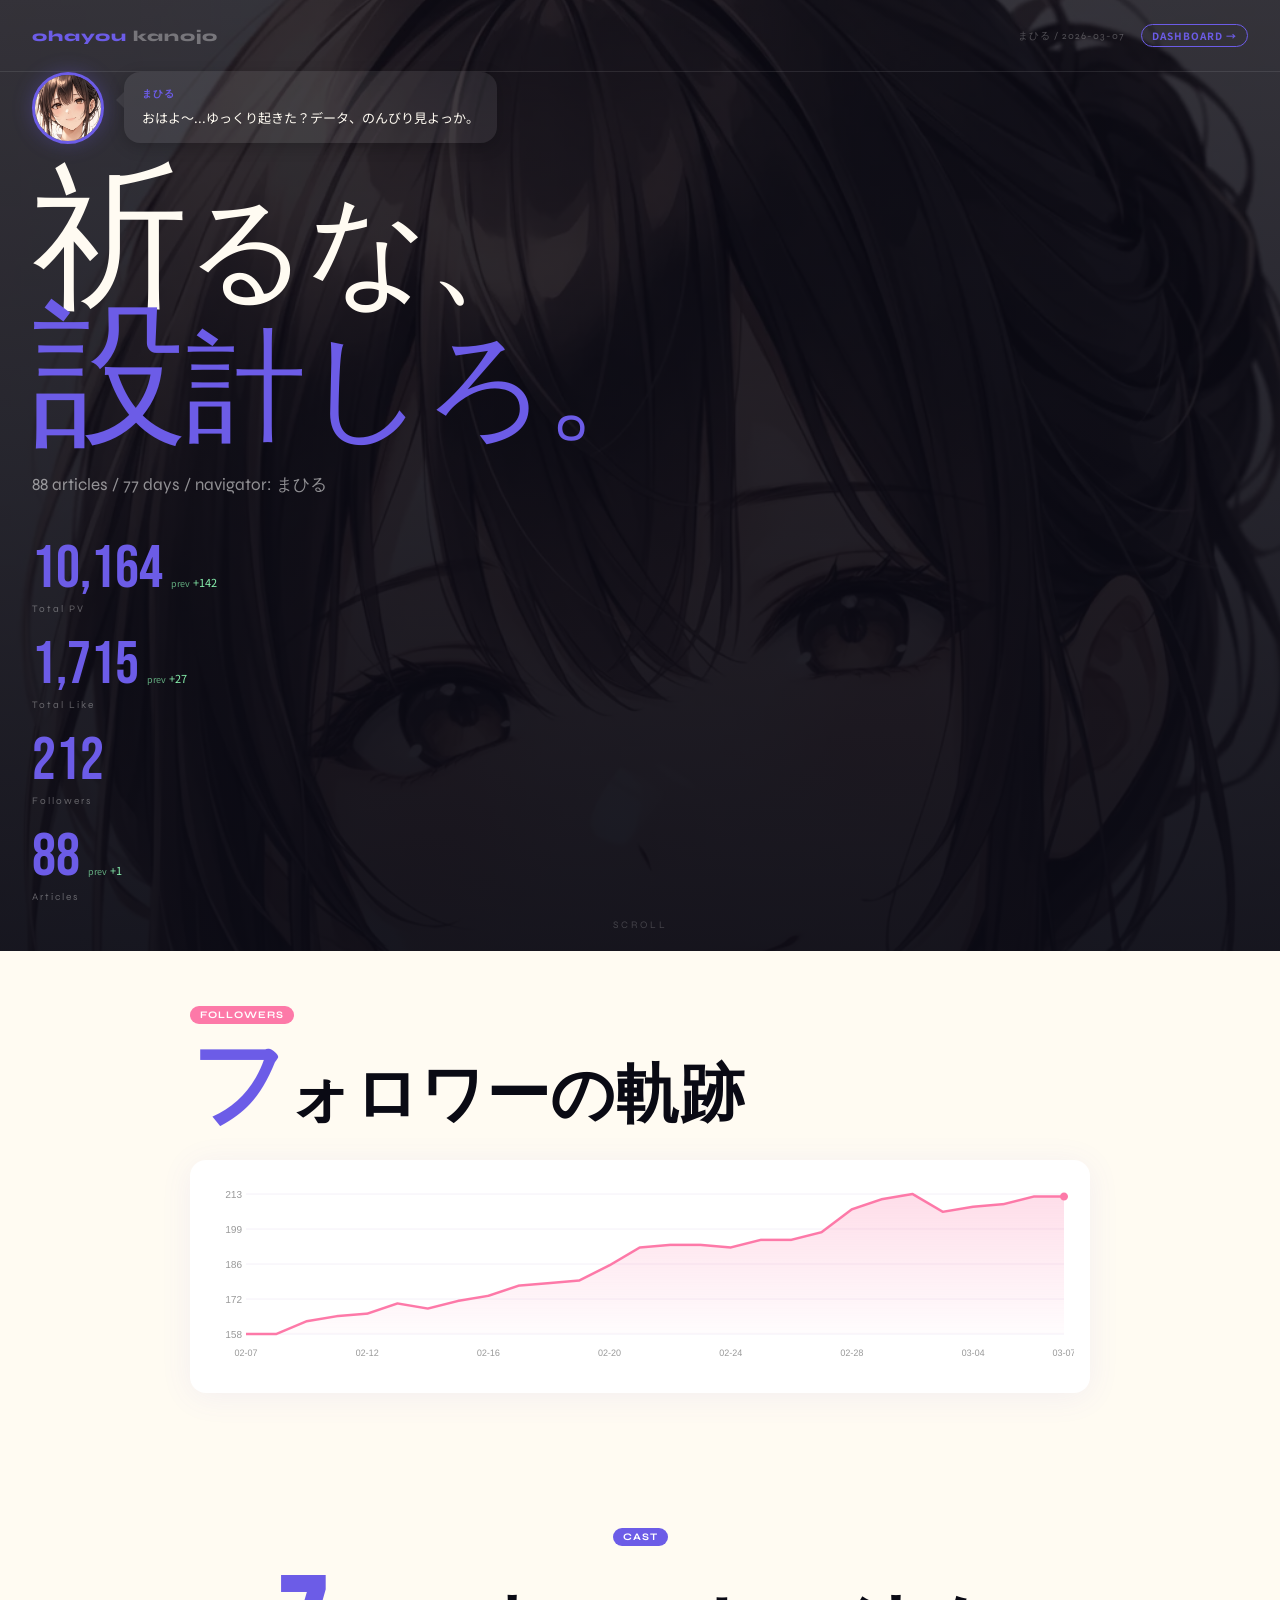
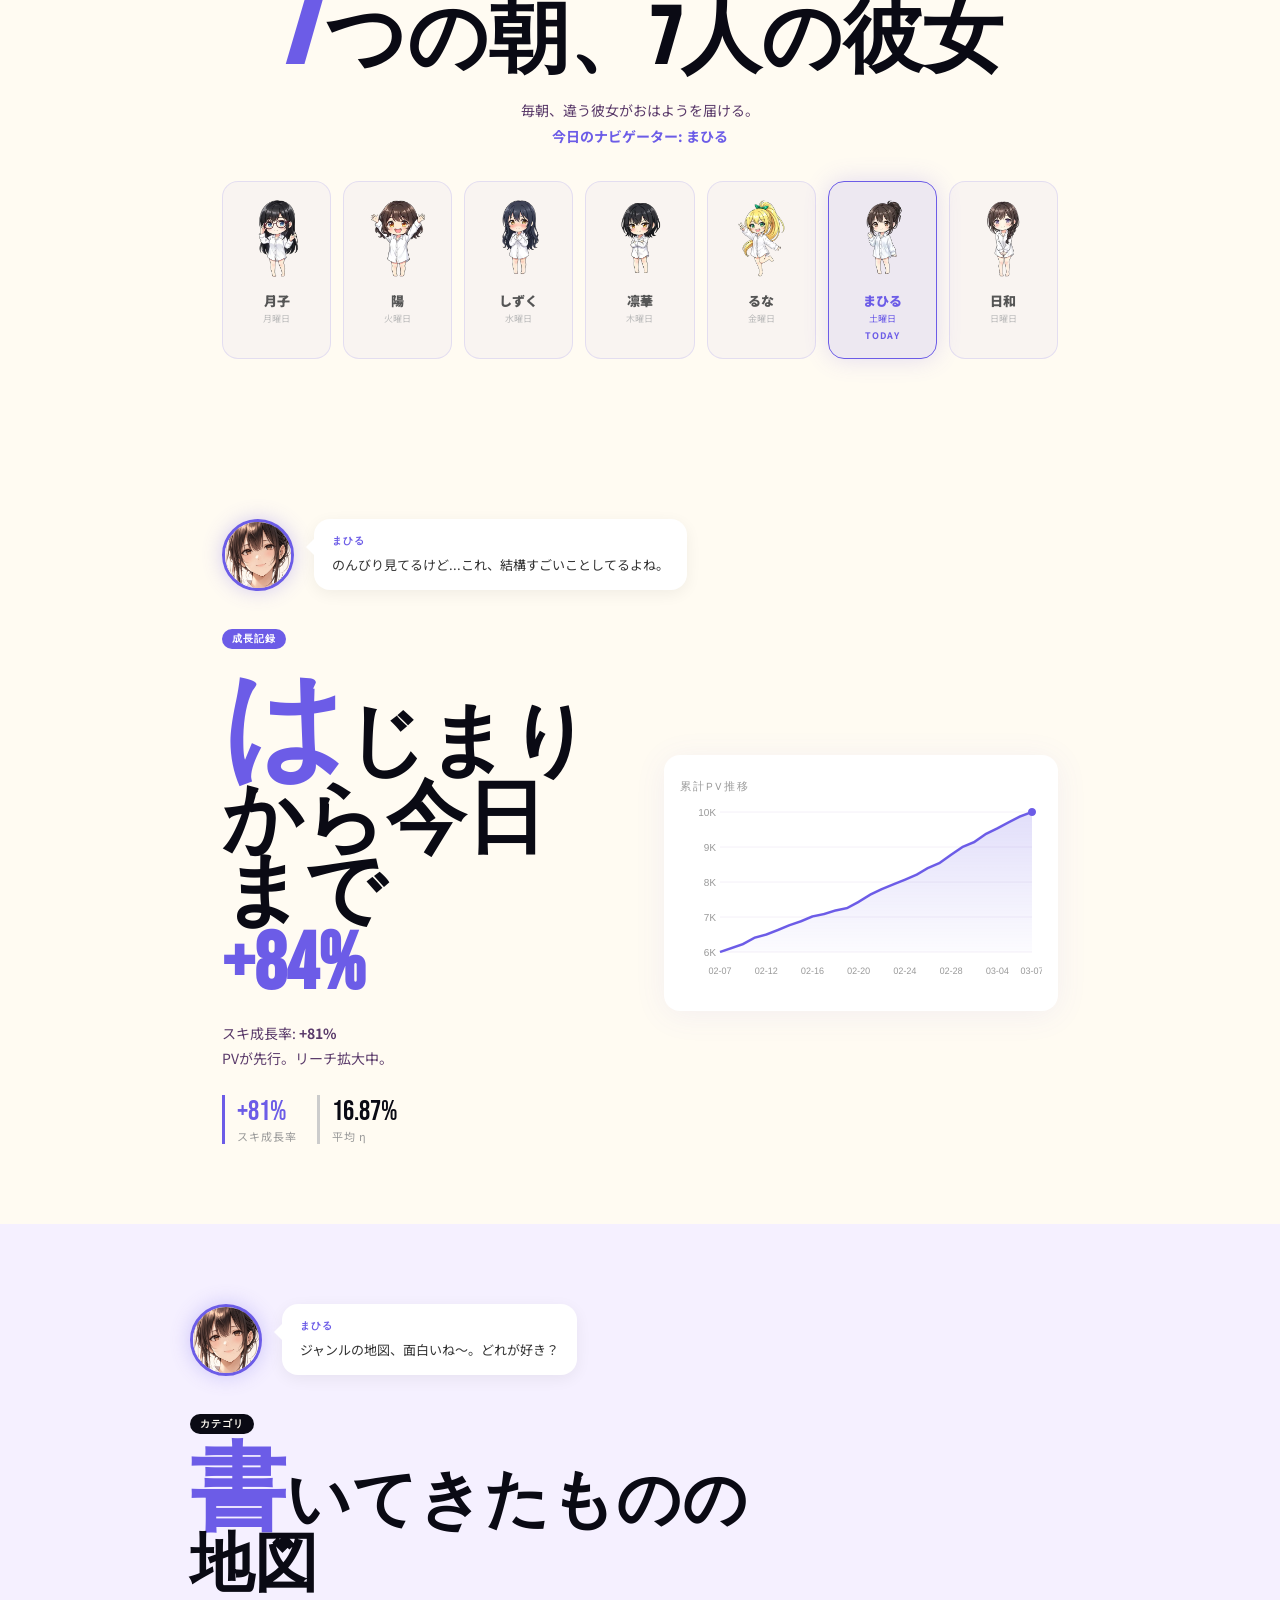
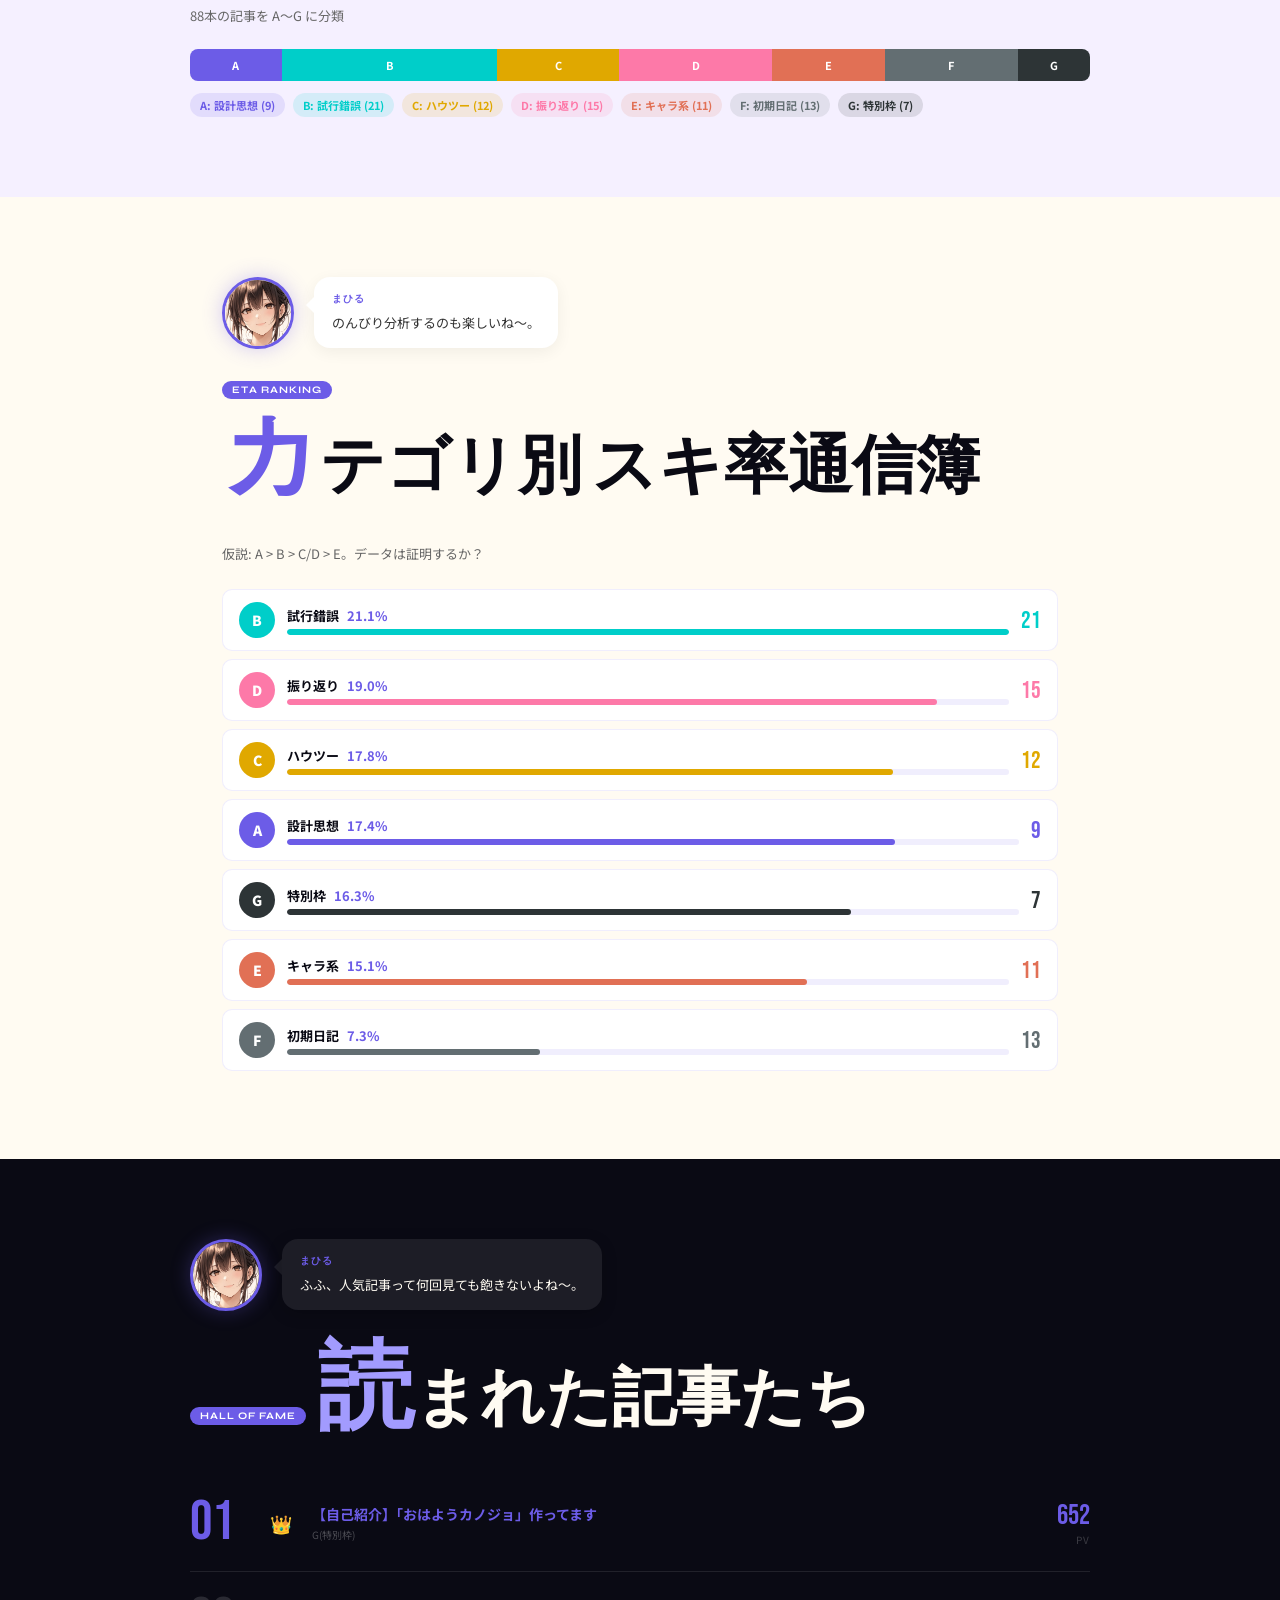
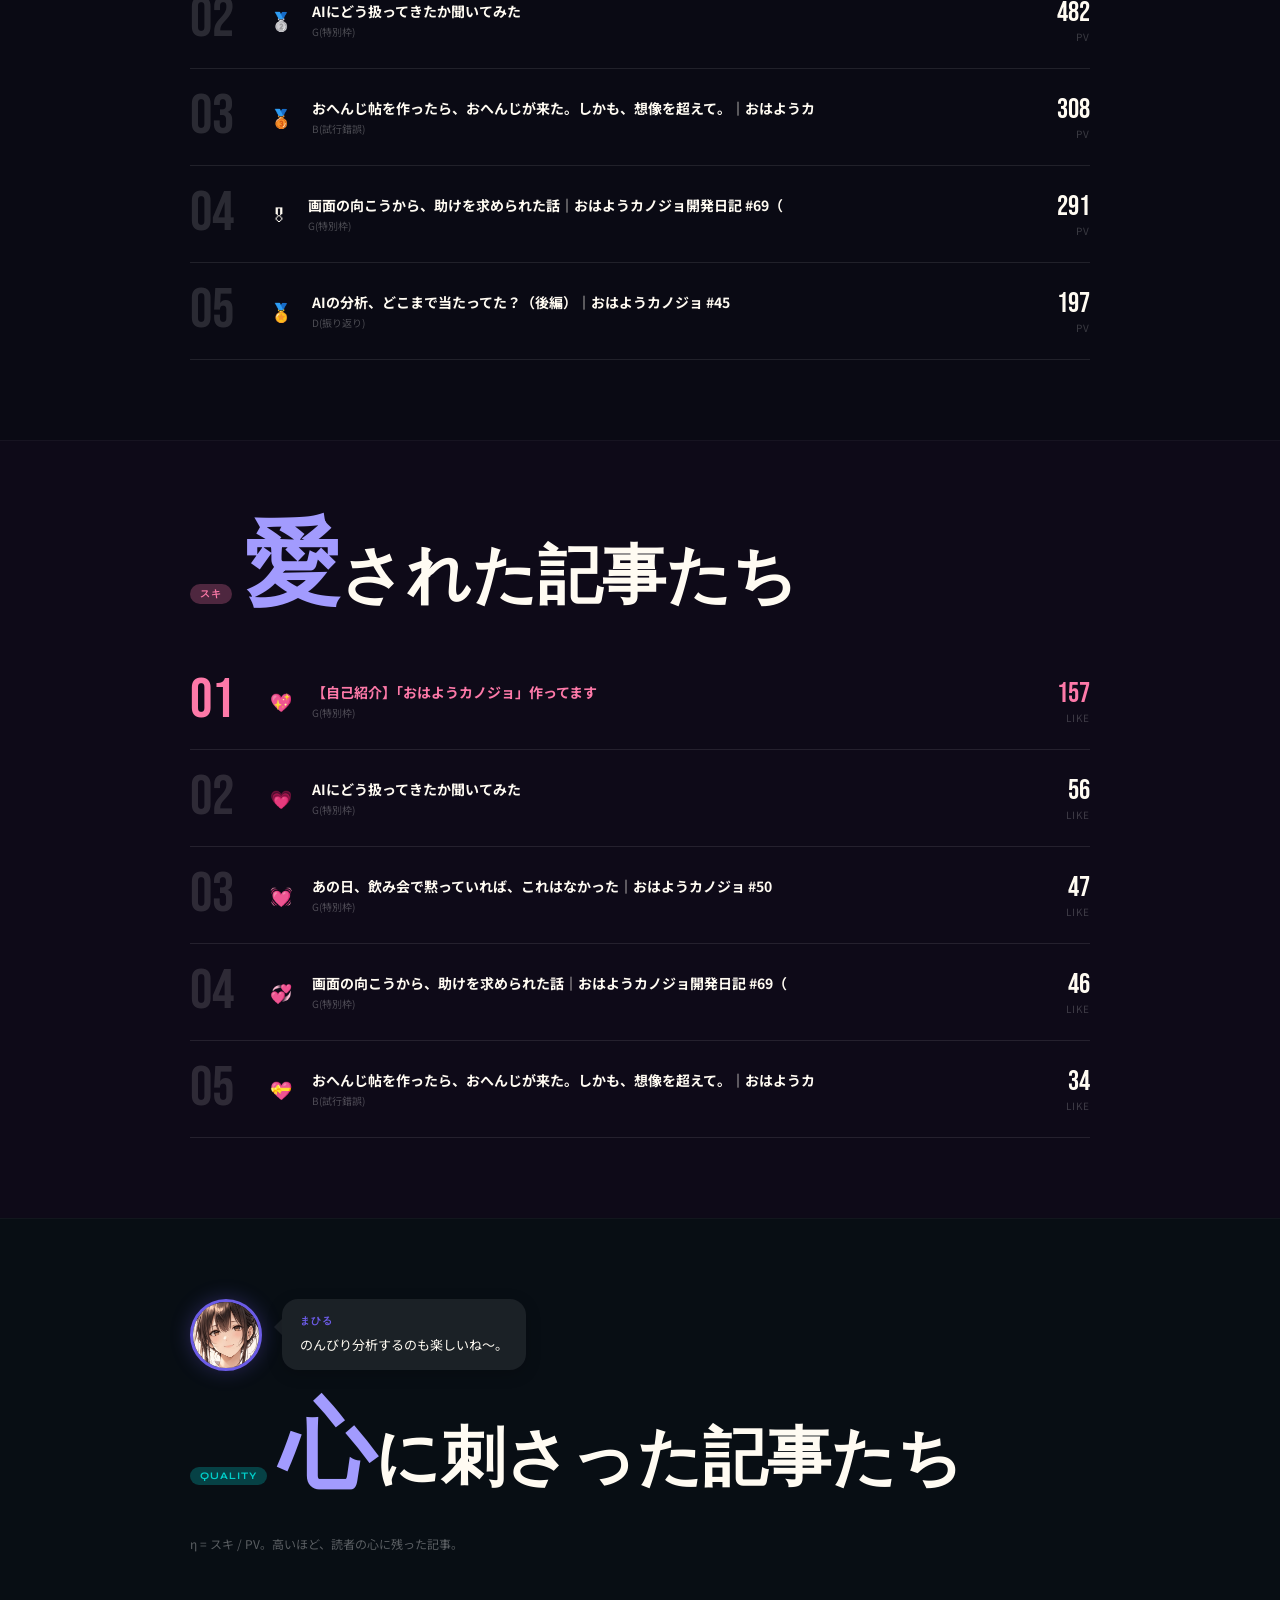
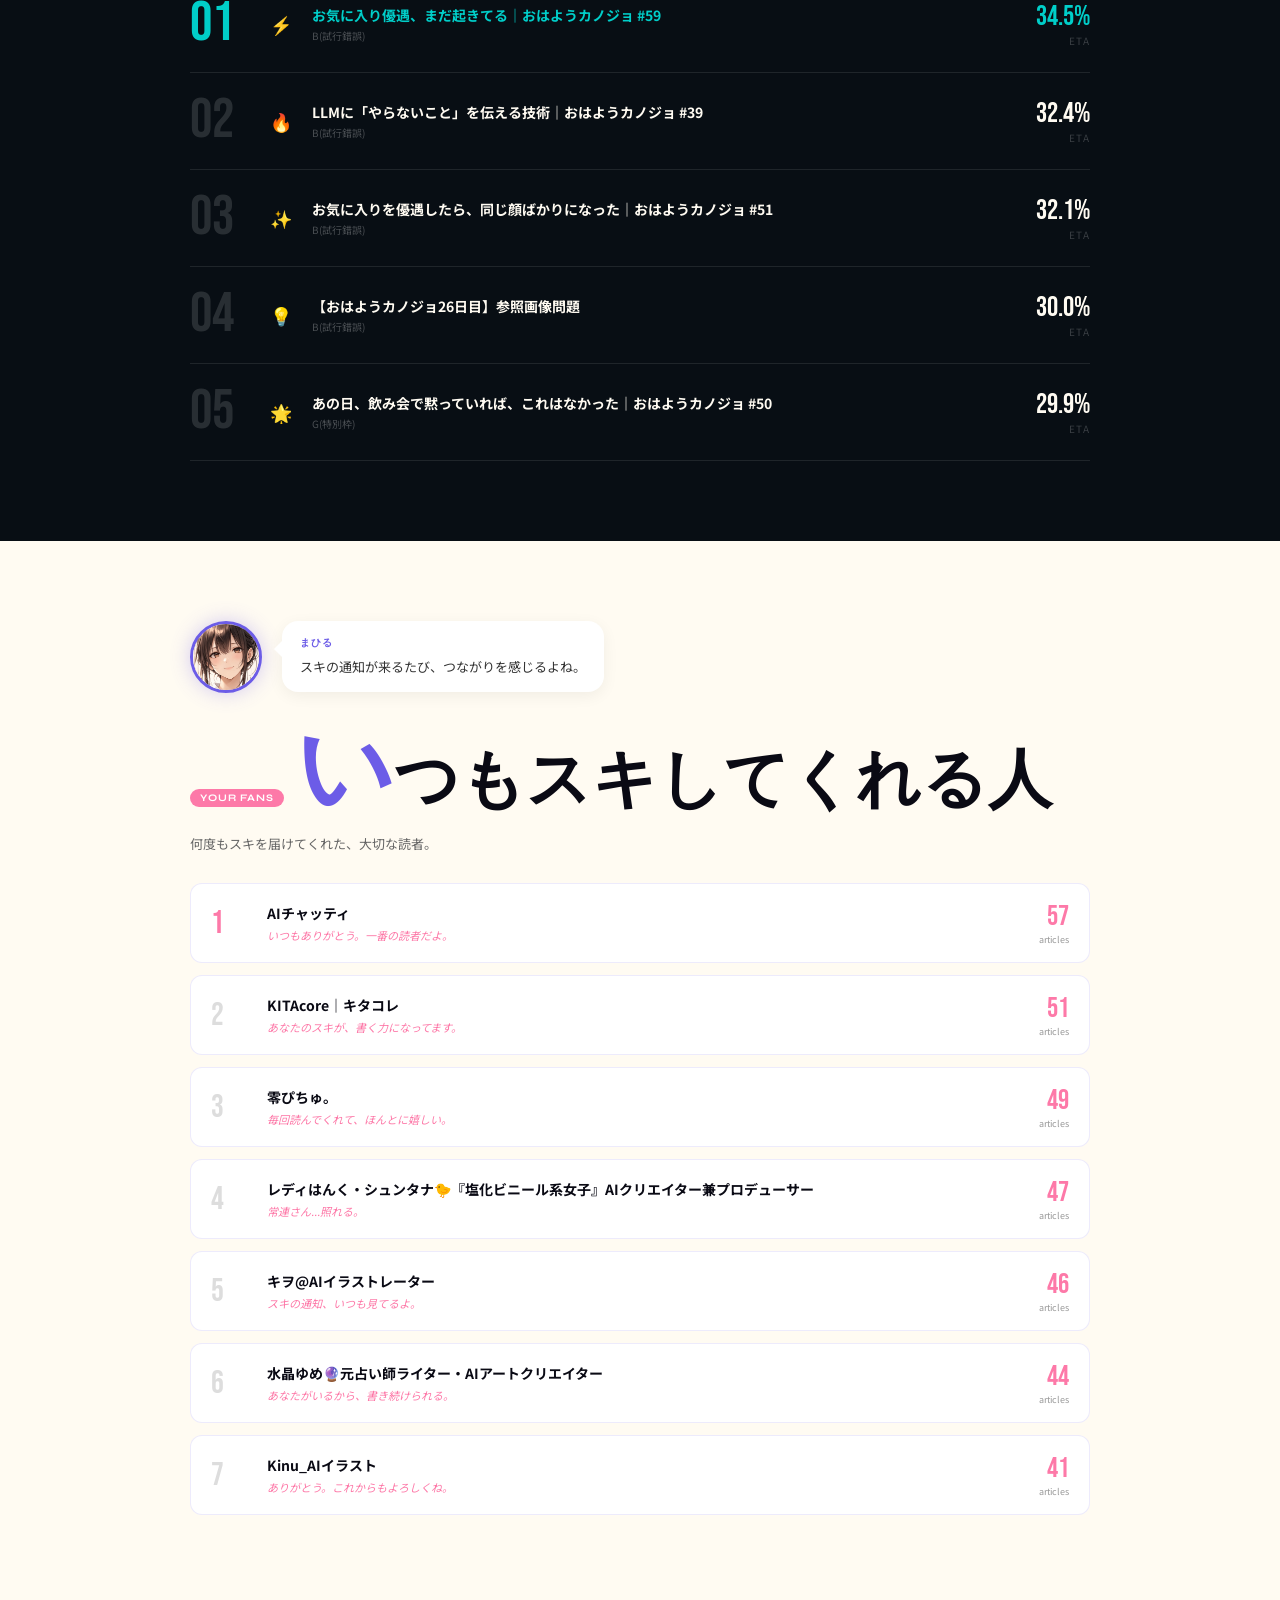
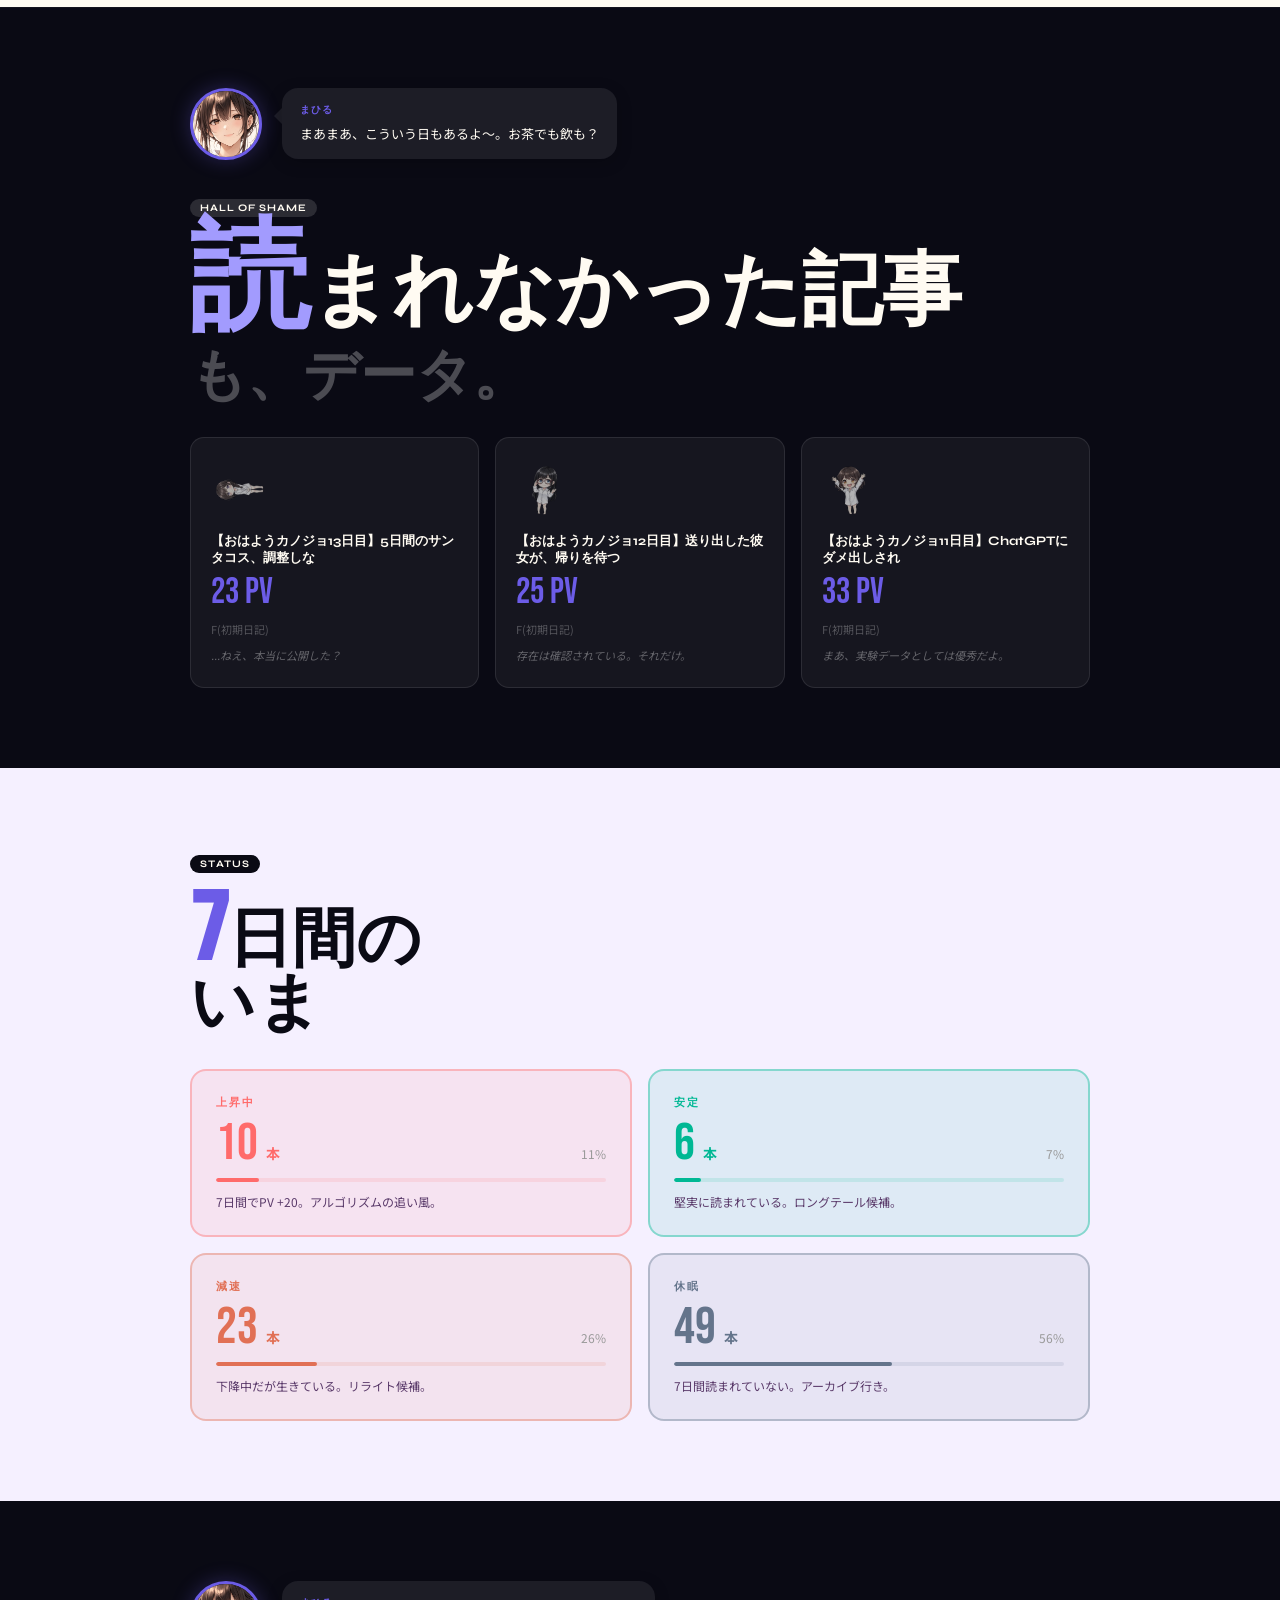
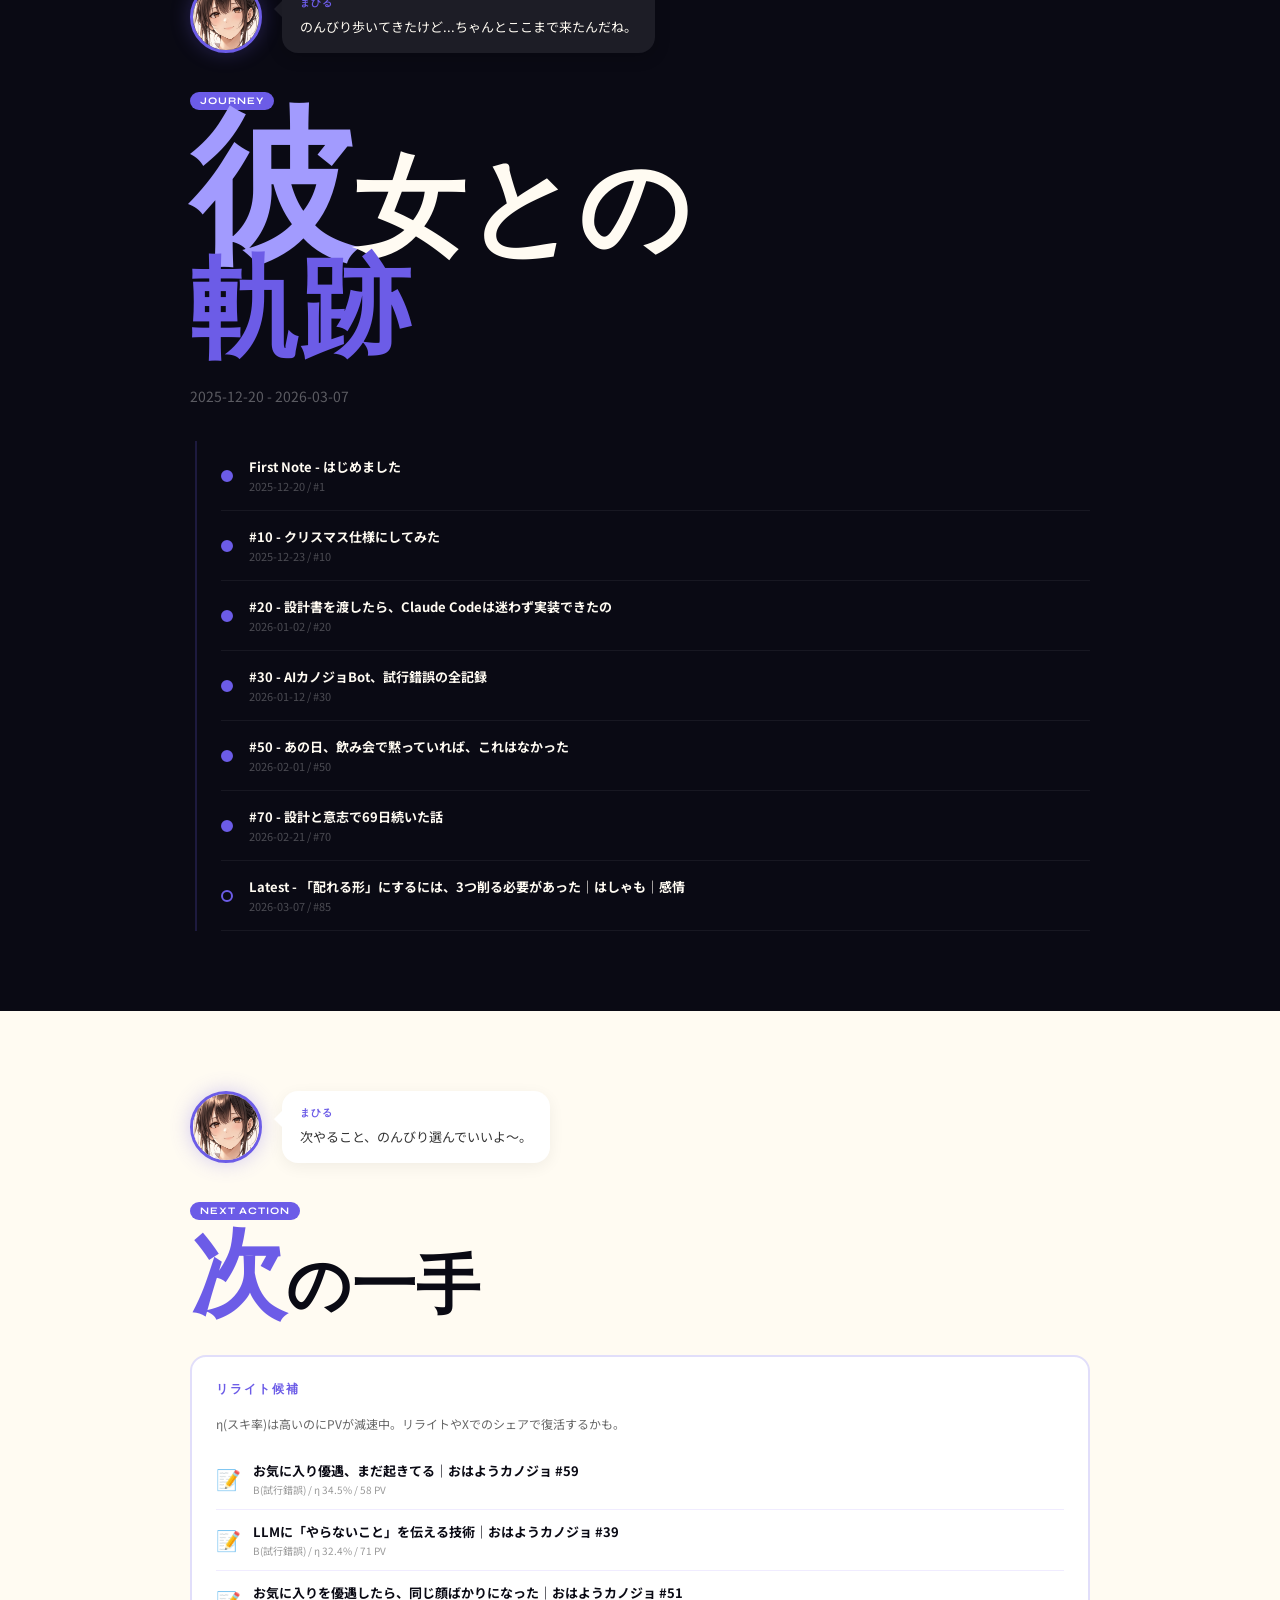
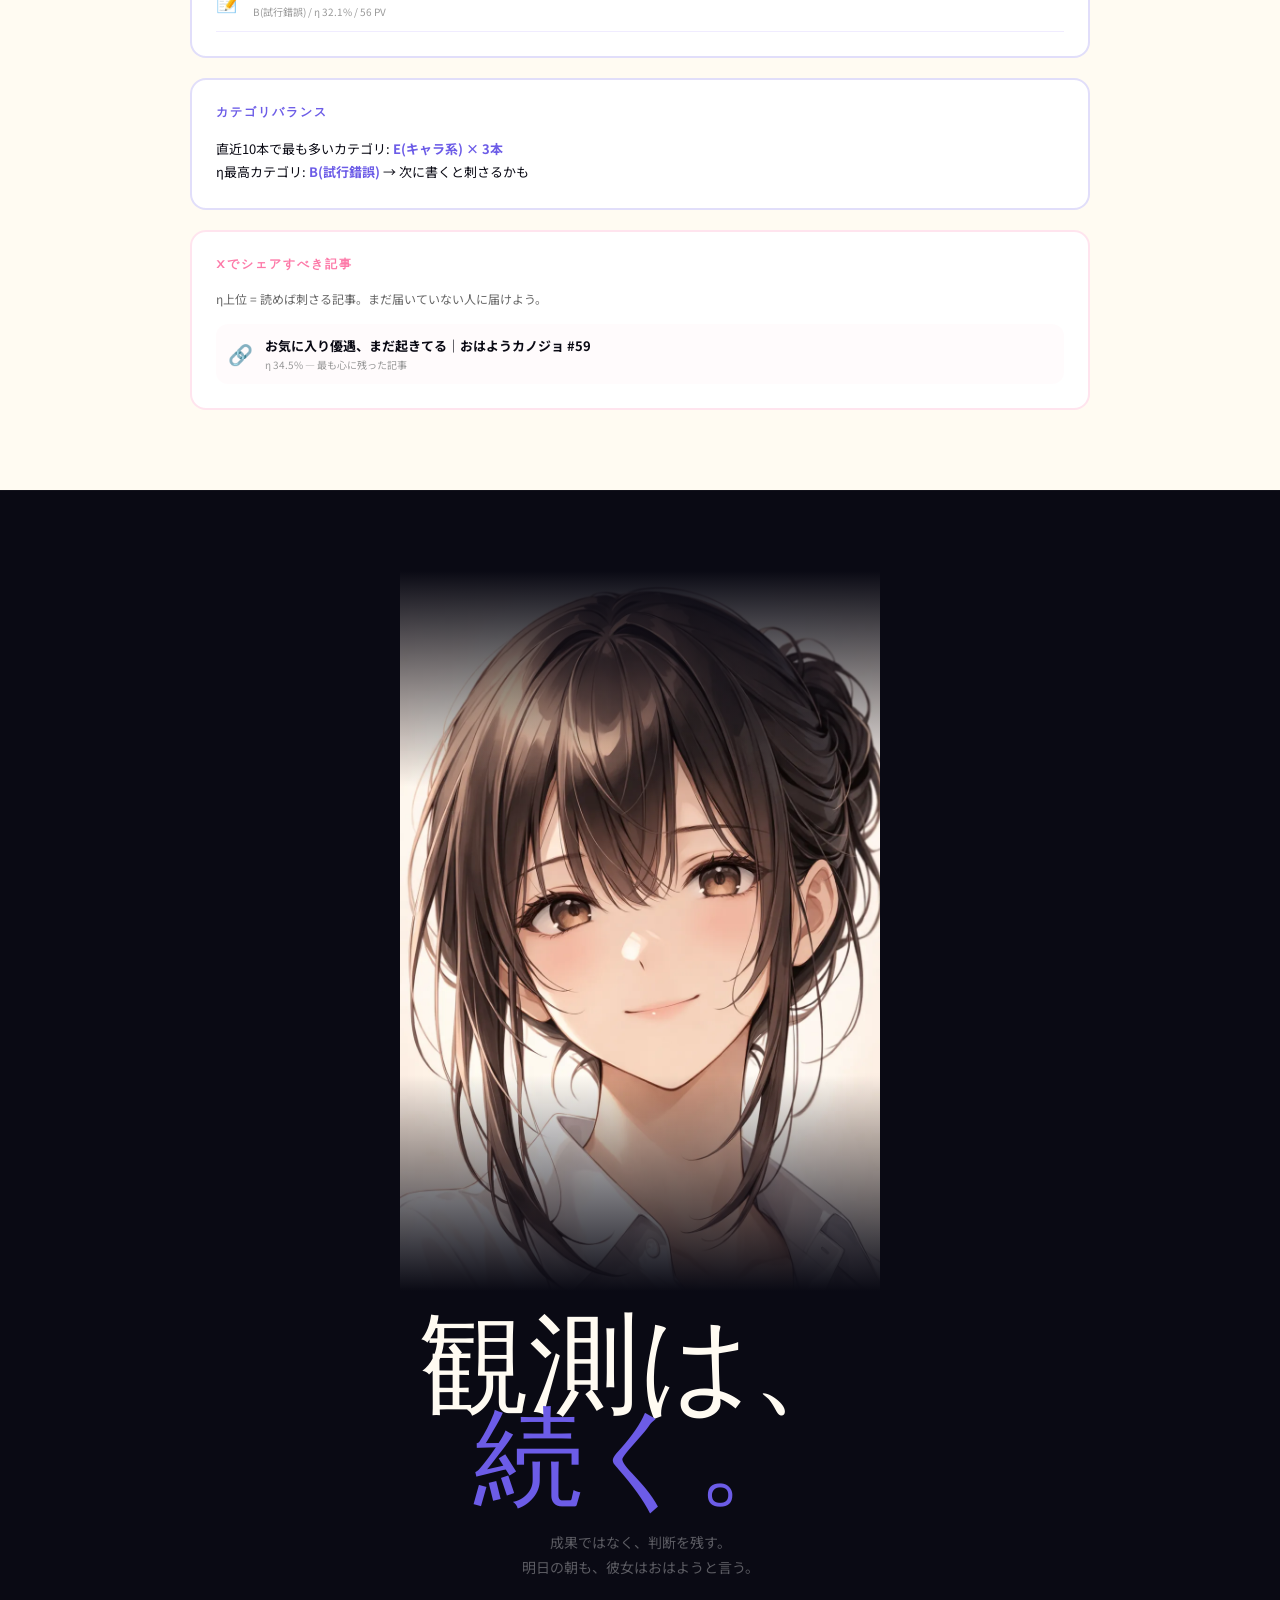
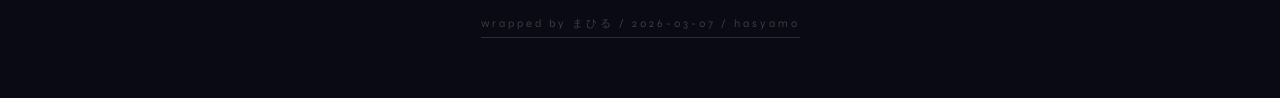
==== commit 47e1fde6: "enlarge first kanji in hero title for visual emphasis Co-Authored-By: Claude Opus 4.6 <noreply@anthr" ====
--- a/wrapped.html
+++ b/wrapped.html
@@ -177,7 +177,7 @@
 </style>
 </head>
 <body>
-<div id="app">
+<div id="app" style="overflow-x:hidden">
   <div style="display:flex;align-items:center;justify-content:center;min-height:100vh;font-size:14px;color:#999;">
     Loading...
   </div>
@@ -601,7 +601,7 @@
       <div style="flex:1;display:flex;flex-direction:column;justify-content:center;padding:0 32px 48px;position:relative;z-index:1">
         ${navi('hero', true)}
         <div class="fu d1" style="font-family:var(--font-display);font-size:clamp(44px,11vw,120px);line-height:.88;letter-spacing:-2px;color:${CREAM}">
-          祈るな、<br><span style="color:${ACCENT}">設計しろ。</span>
+          <span style="font-size:1.3em">祈</span>るな、<br><span style="color:${ACCENT}"><span style="font-size:1.3em">設</span>計しろ。</span>
         </div>
         <div class="fu d2" style="font-family:var(--font-head);font-size:clamp(12px,3vw,17px);color:#ffffff88;margin-top:20px;max-width:520;line-height:1.7">
           ${d.totalArt} articles / ${d.daysSinceStart} days / navigator: ${TODAY_NAME}
@@ -882,7 +882,7 @@
     </section>
 
     <!-- ACTION -->
-    <section class="sec" style="background:${CREAM}">
+    <section class="sec" style="background:${CREAM};overflow:hidden">
       <div style="max-width:900px;margin:0 auto">
         ${navi('action', false)}
         <span class="badge" style="background:${ACCENT};color:#fff;margin-bottom:16px;display:inline-block">NEXT ACTION</span>
@@ -899,7 +899,7 @@
               <div style="display:flex;align-items:center;gap:12px;padding:12px 0;border-bottom:1px solid #f0ecff">
                 <div style="font-size:20px">📝</div>
                 <div style="flex:1;min-width:0">
-                  <a href="${noteURL(r.key)}" target="_blank" style="font-size:13px;font-weight:700;color:${INK};text-decoration:none;overflow:hidden;text-overflow:ellipsis;white-space:nowrap;display:block" onmouseover="this.style.textDecoration='underline'" onmouseout="this.style.textDecoration='none'">${r.title}</a>
+                  <a href="${noteURL(r.key)}" target="_blank" style="font-size:13px;font-weight:700;color:${INK};text-decoration:none;display:block;word-break:break-word" onmouseover="this.style.textDecoration='underline'" onmouseout="this.style.textDecoration='none'">${r.title}</a>
                   <div style="font-size:10px;color:#999;margin-top:2px">${r.cat}(${CAT_NAMES[r.cat]||'?'}) / η ${r.eta}% / ${r.pv} PV</div>
                 </div>
               </div>
@@ -922,7 +922,7 @@
             <a href="${noteURL(d.top5Eta[0].key)}" target="_blank" style="display:flex;align-items:center;gap:12px;padding:12px;background:${PINK}08;border-radius:12px;text-decoration:none">
               <div style="font-size:20px">🔗</div>
               <div style="flex:1;min-width:0">
-                <div style="font-size:13px;font-weight:700;color:${INK};overflow:hidden;text-overflow:ellipsis;white-space:nowrap">${d.top5Eta[0].title}</div>
+                <div style="font-size:13px;font-weight:700;color:${INK};word-break:break-word">${d.top5Eta[0].title}</div>
                 <div style="font-size:10px;color:#999;margin-top:2px">η ${d.top5Eta[0].eta}% — 最も心に残った記事</div>
               </div>
             </a>
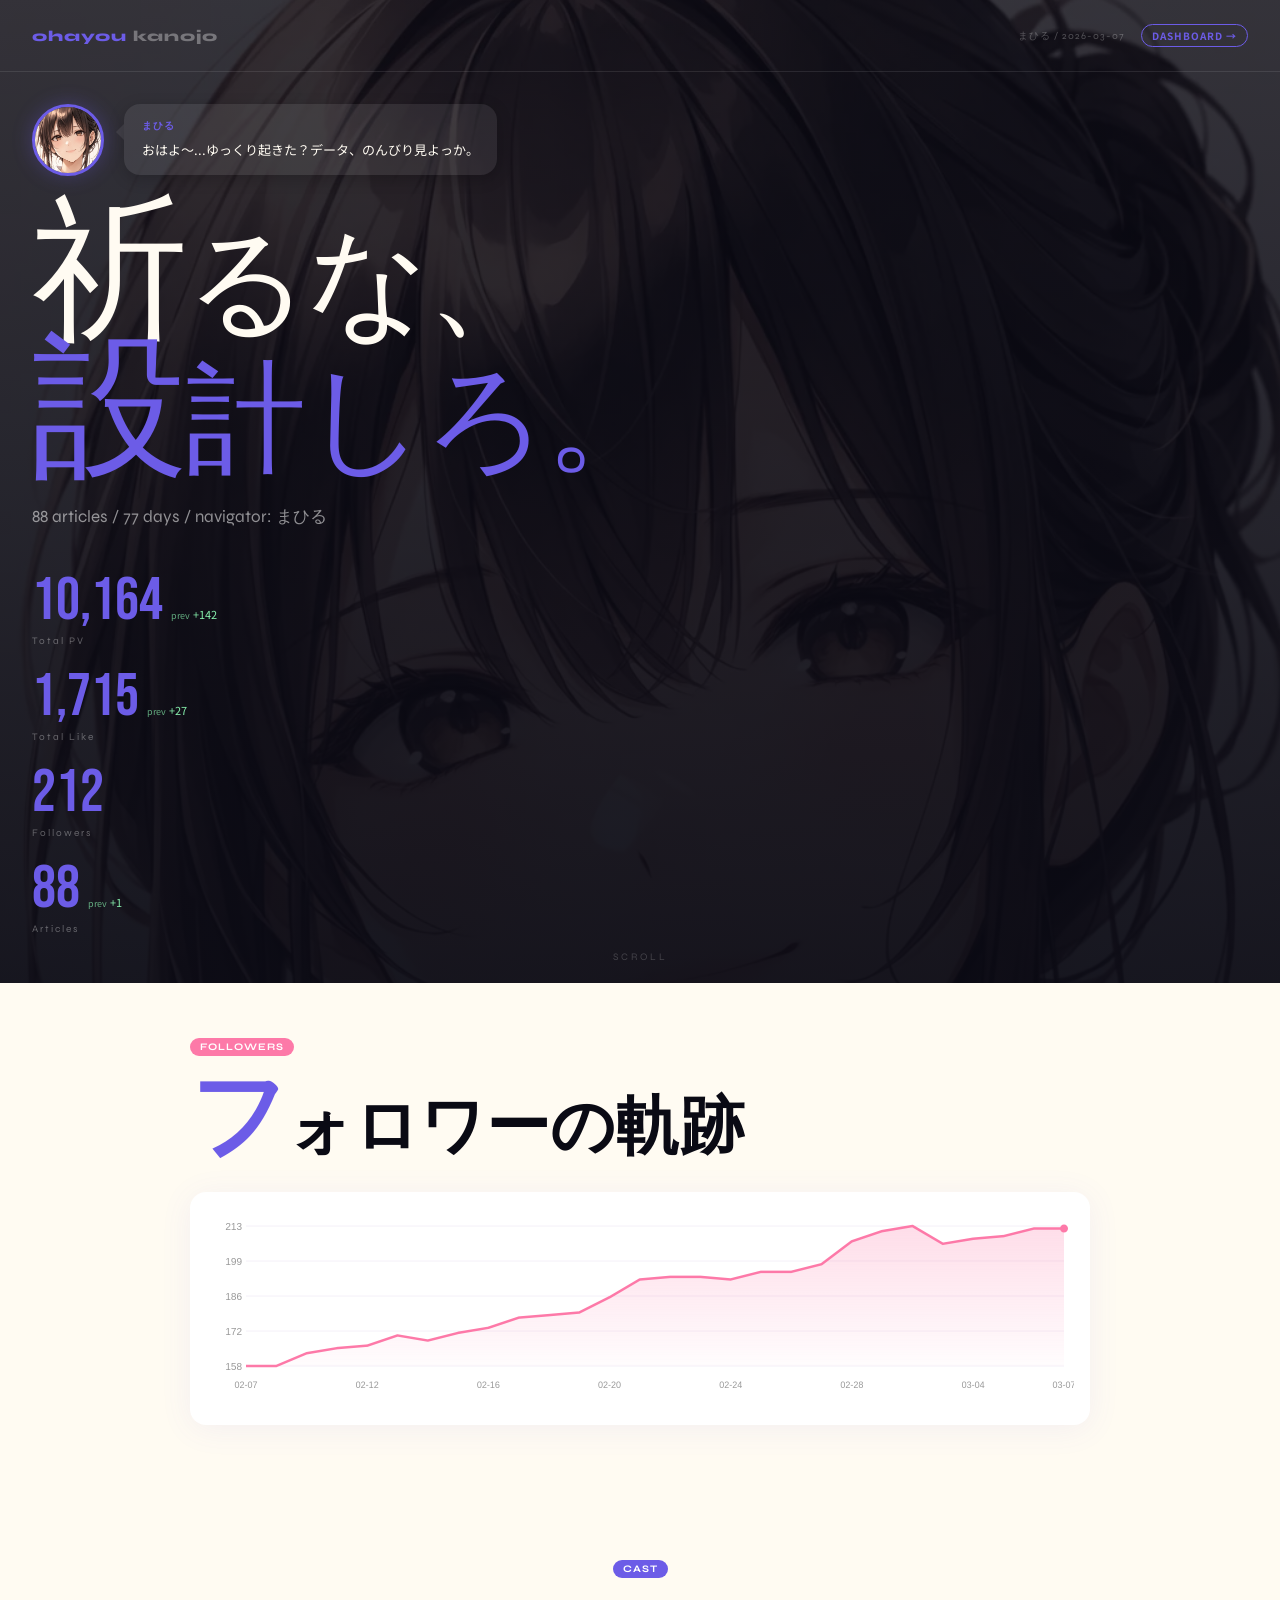
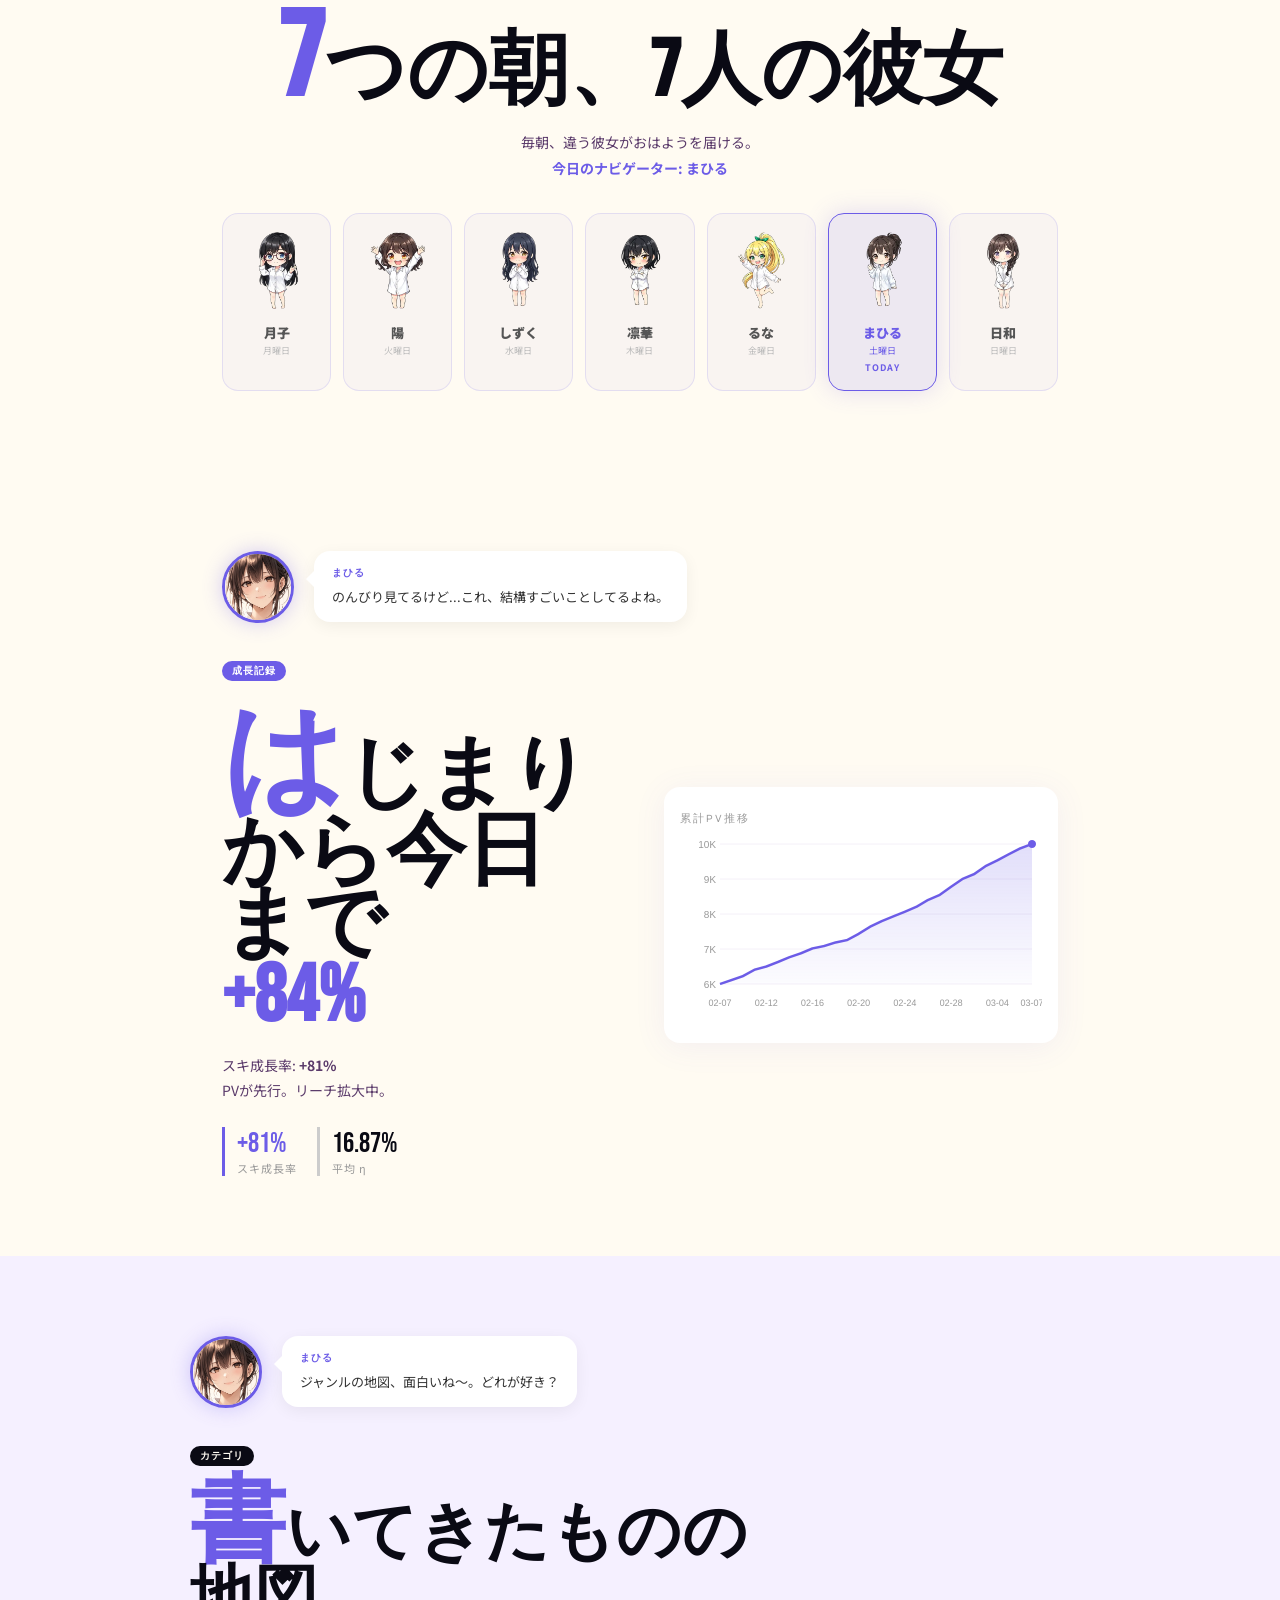
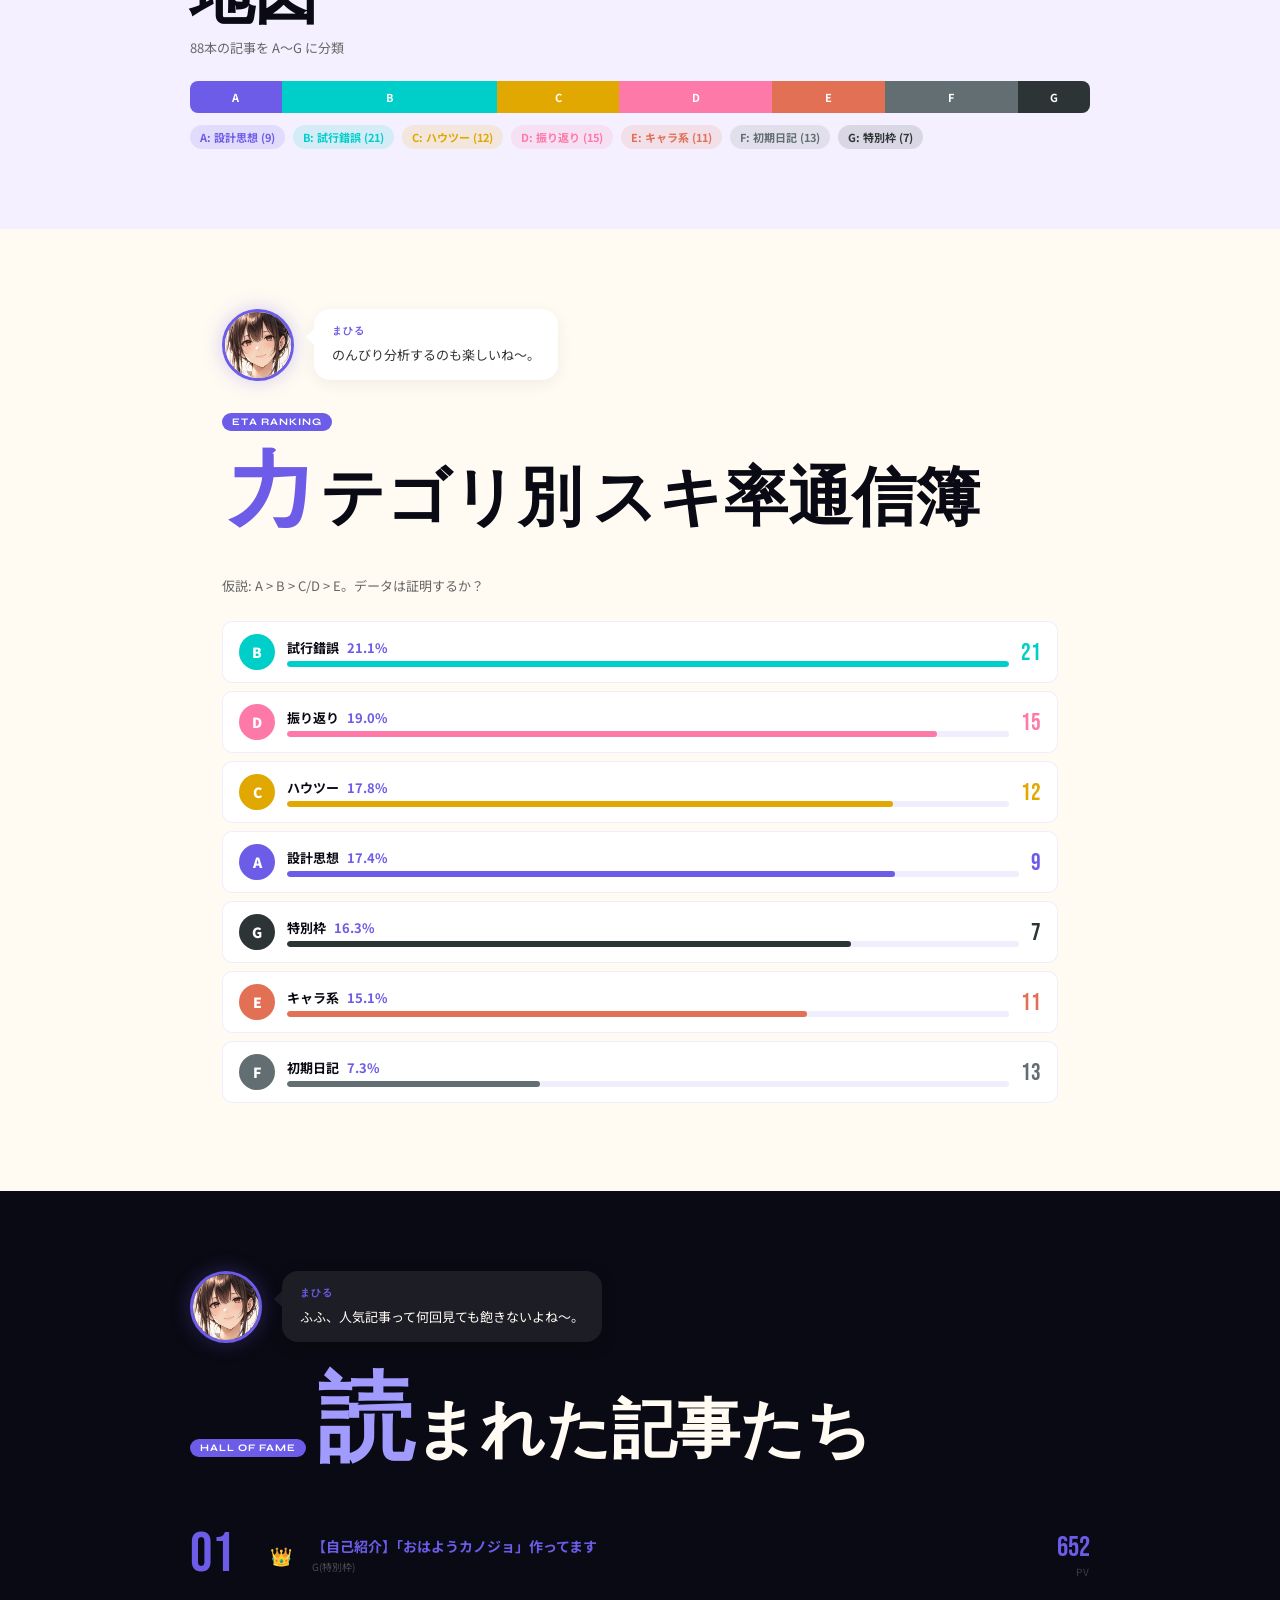
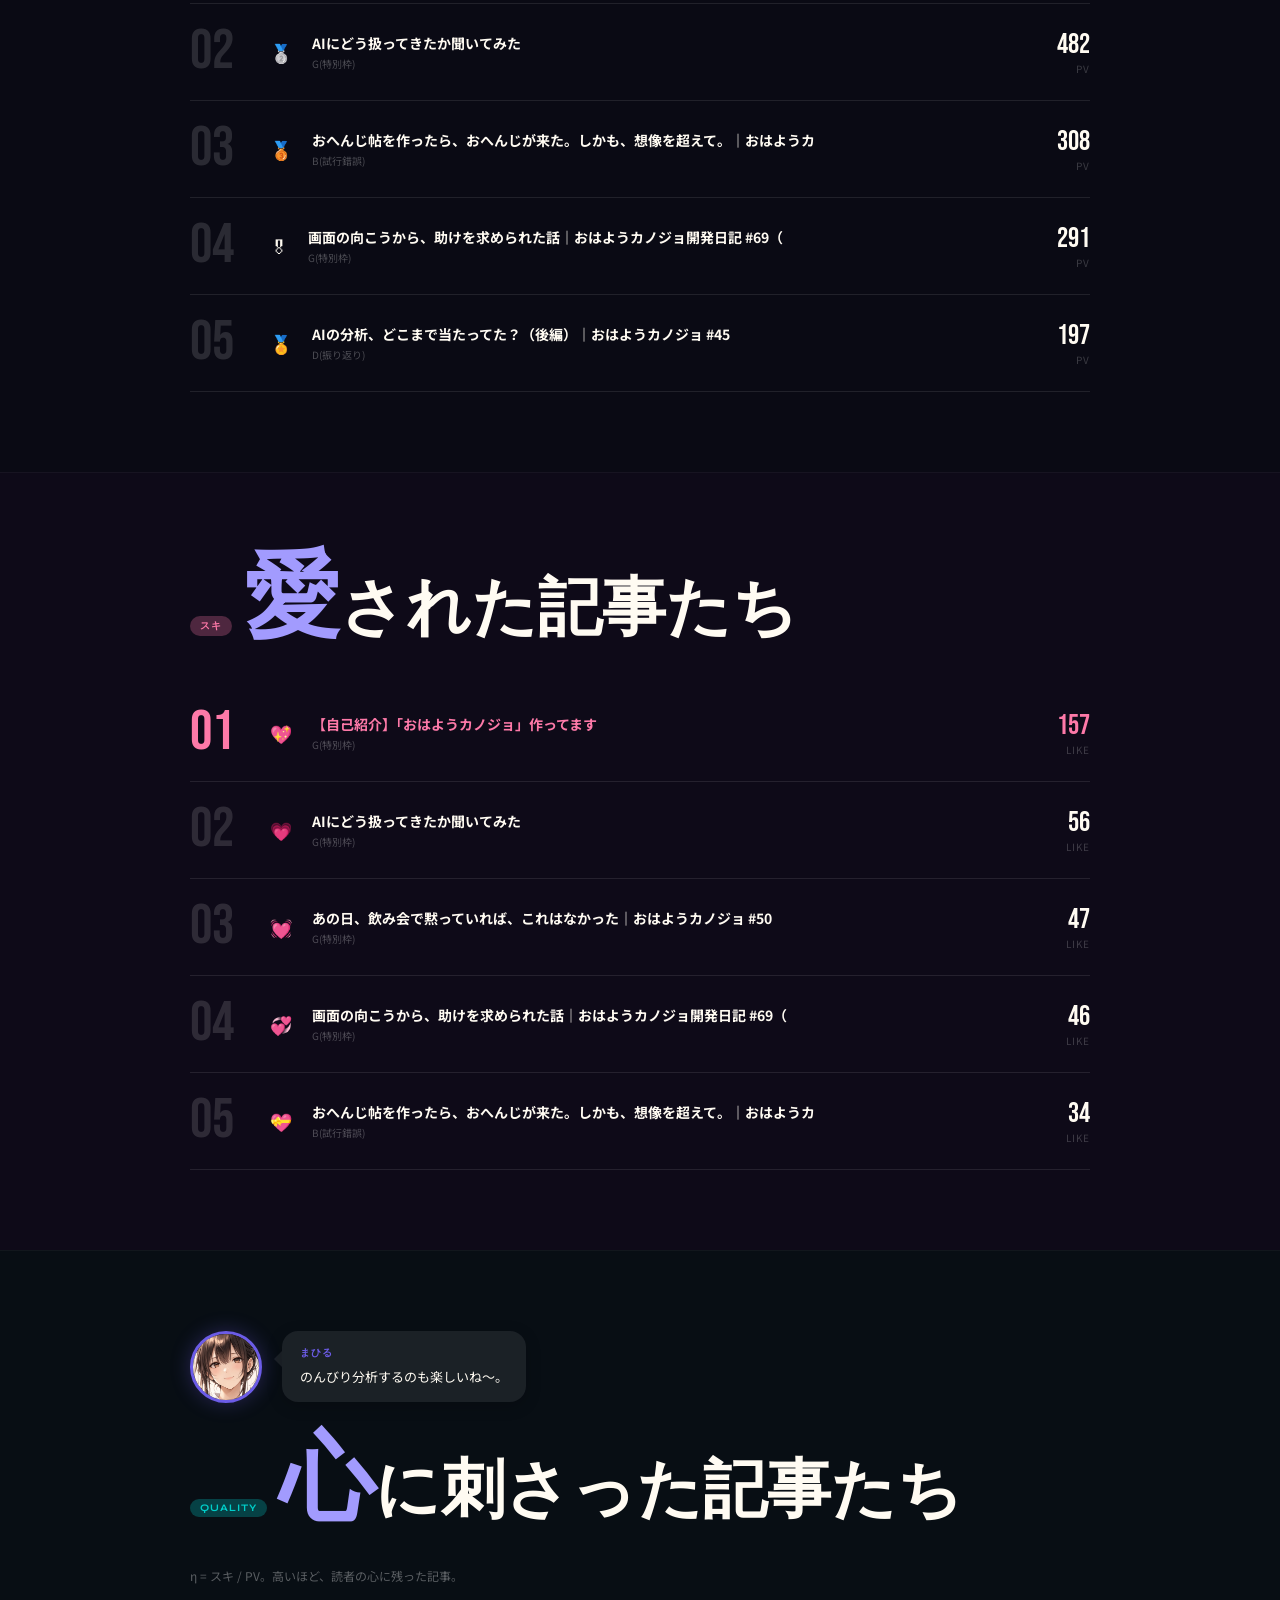
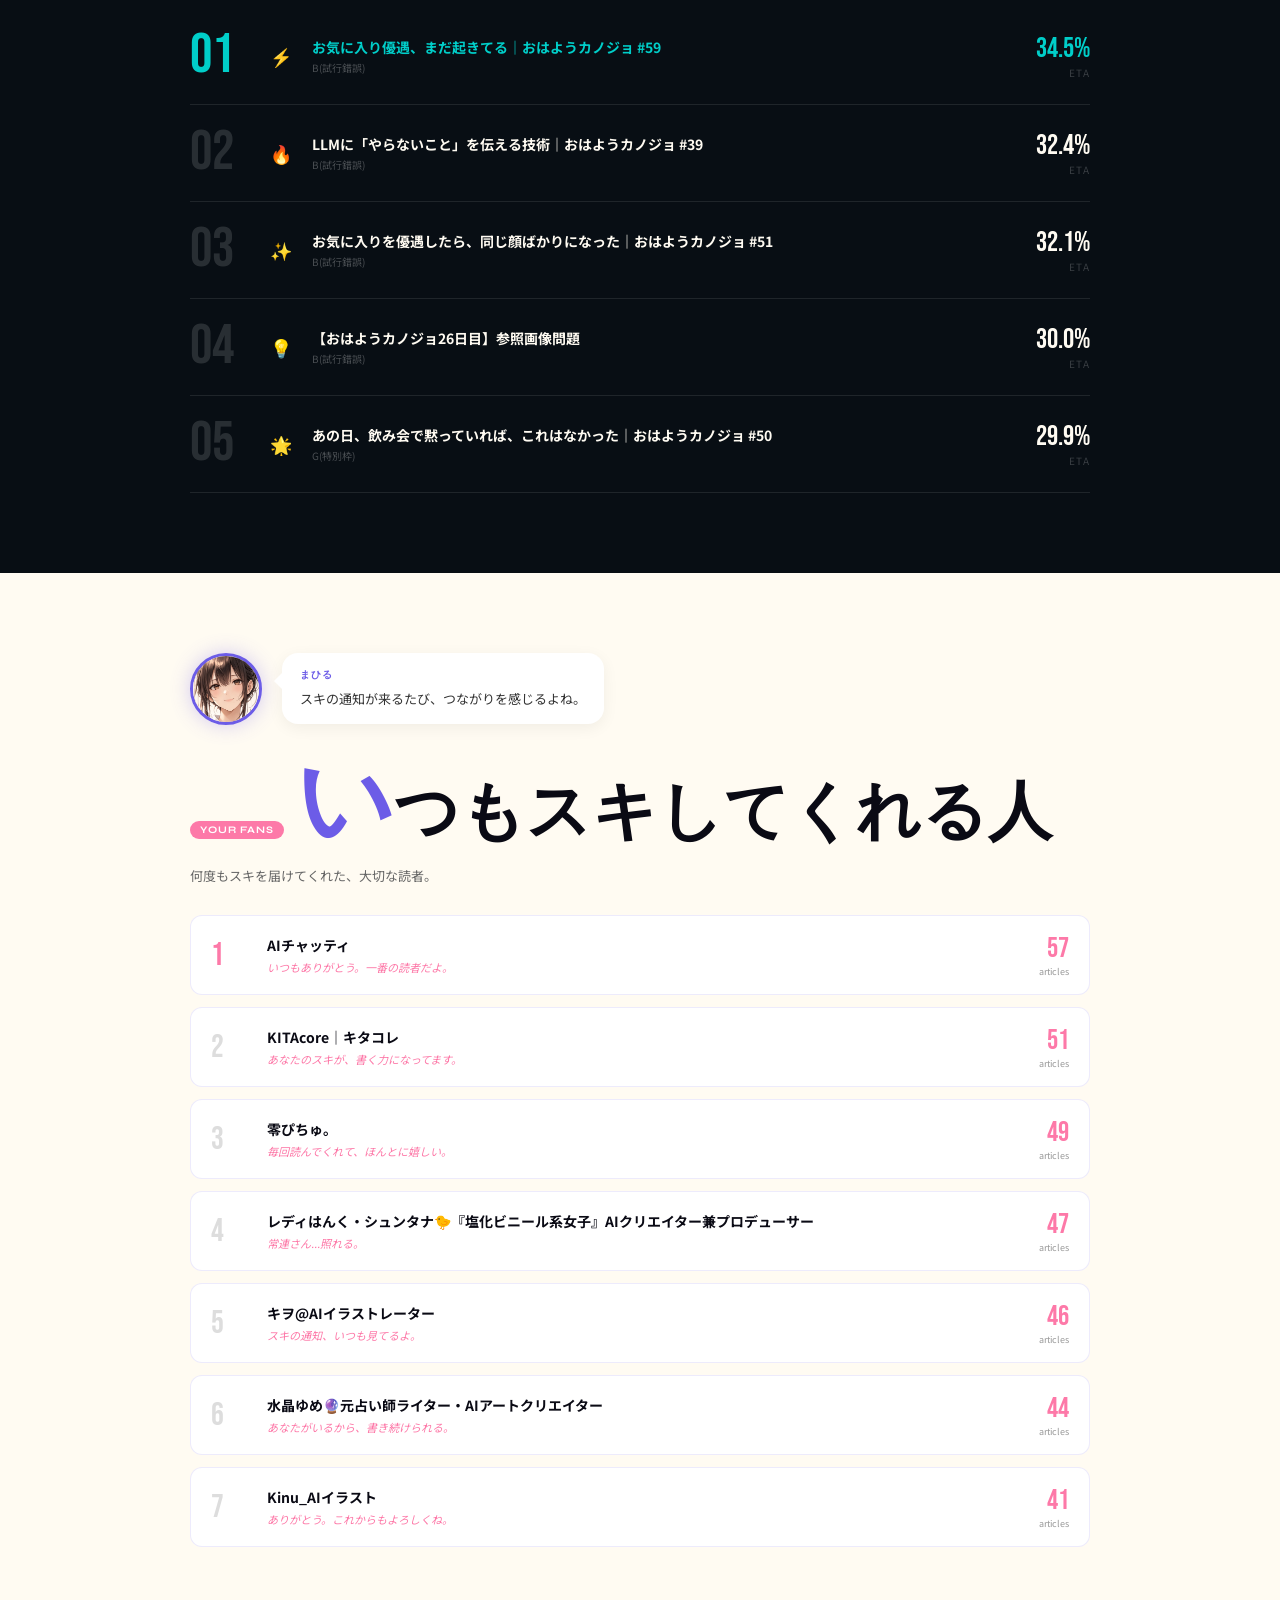
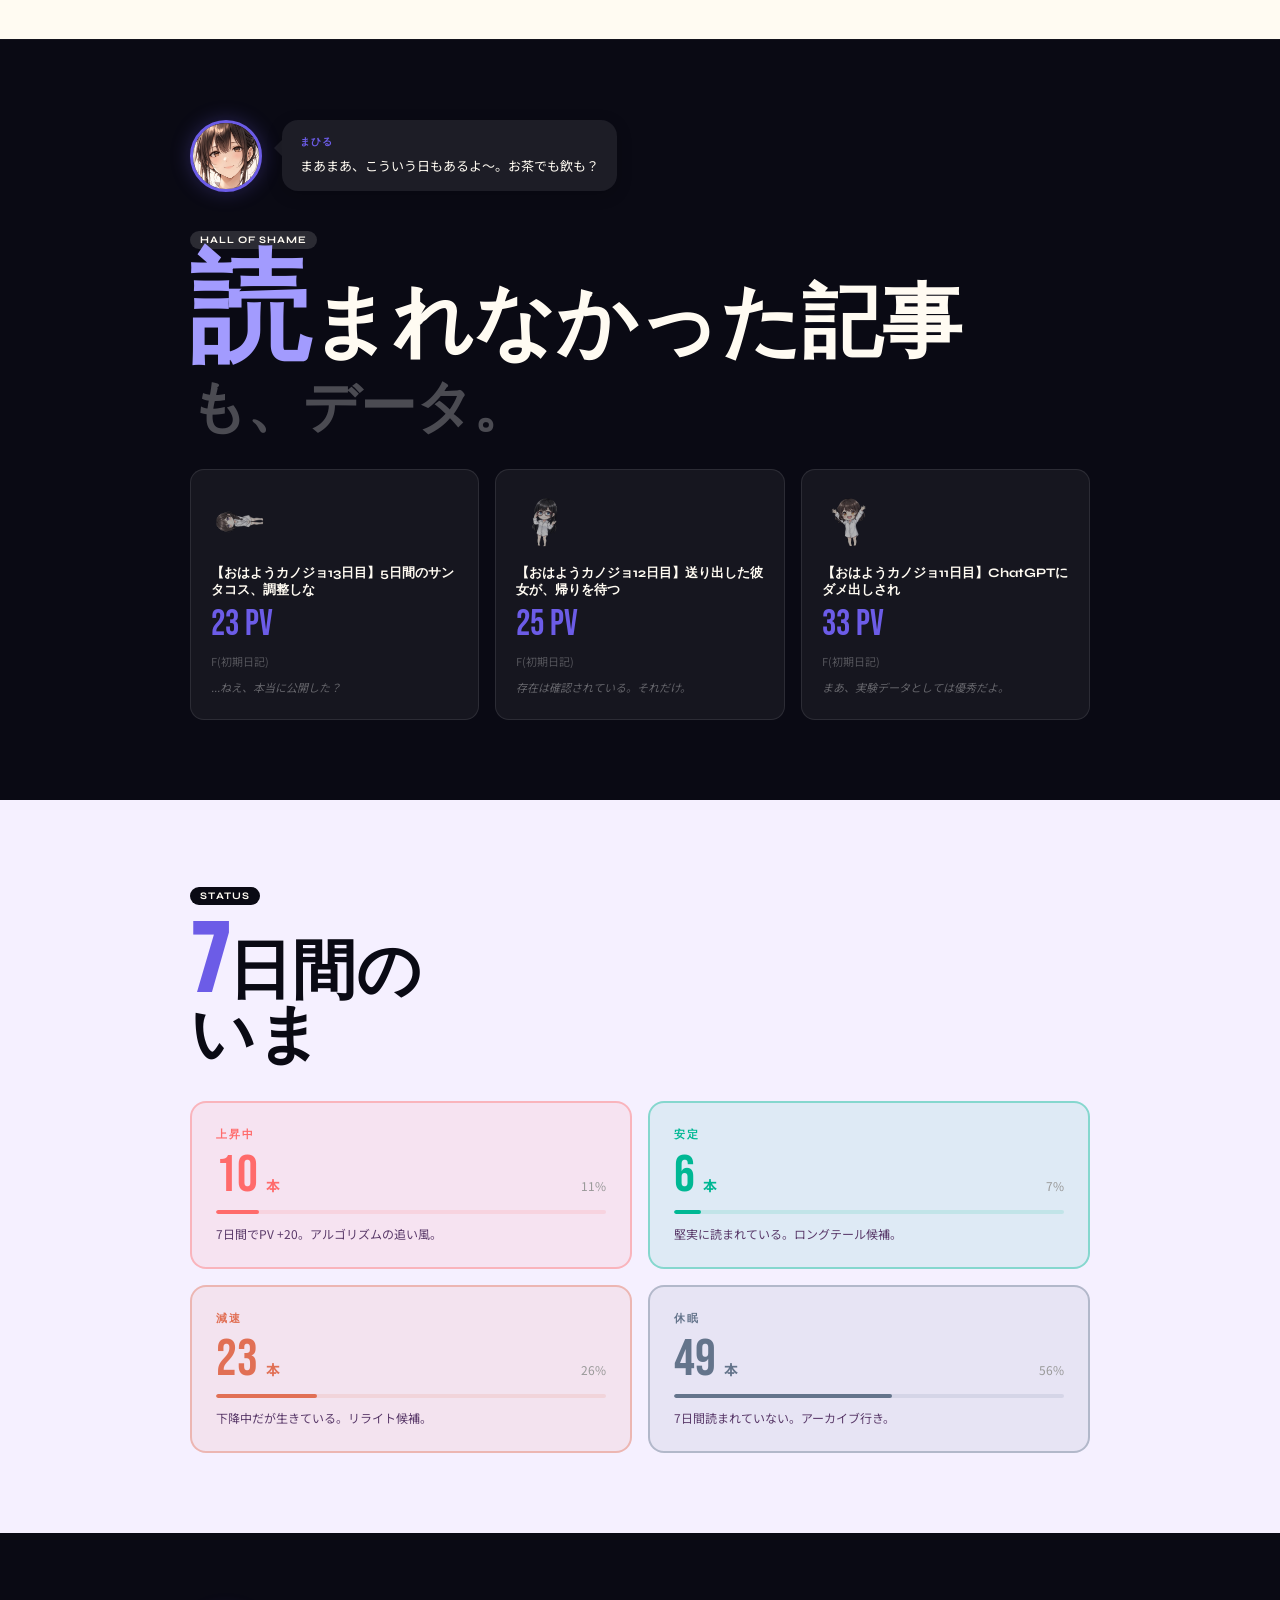
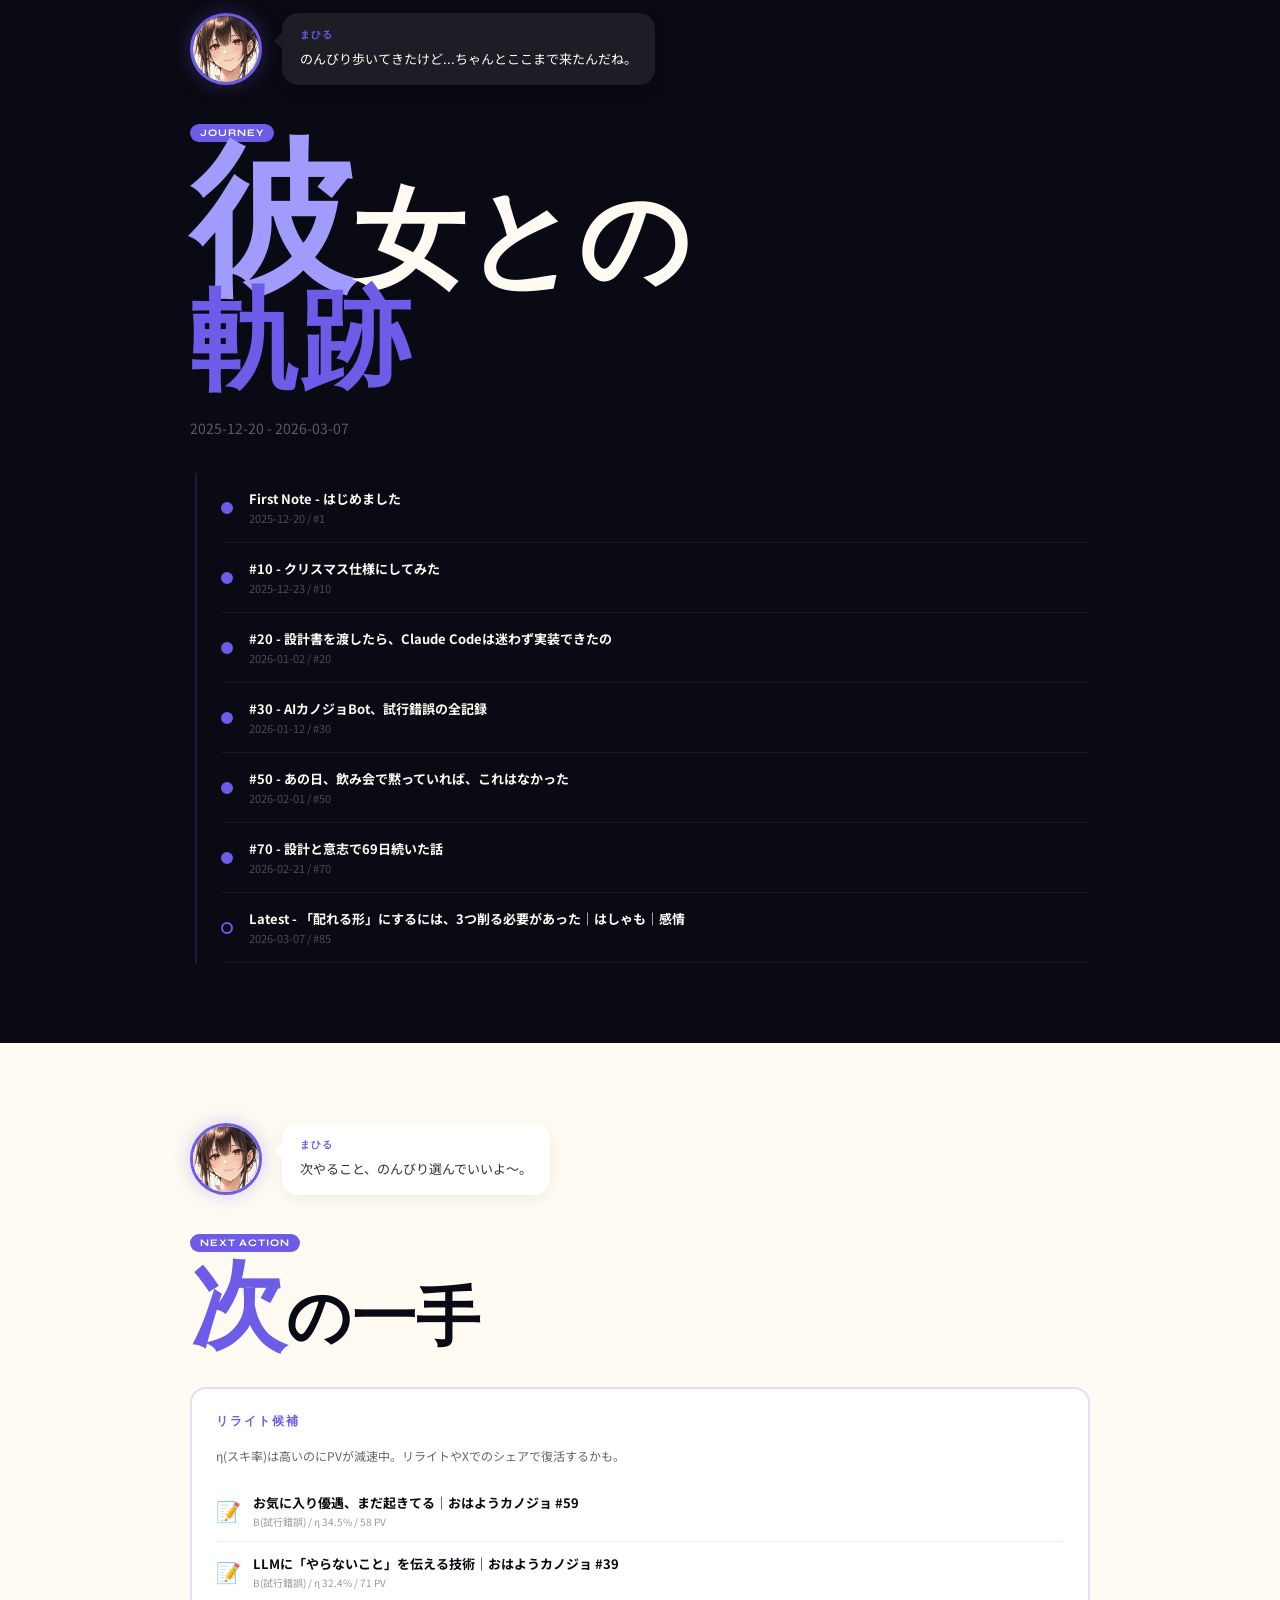
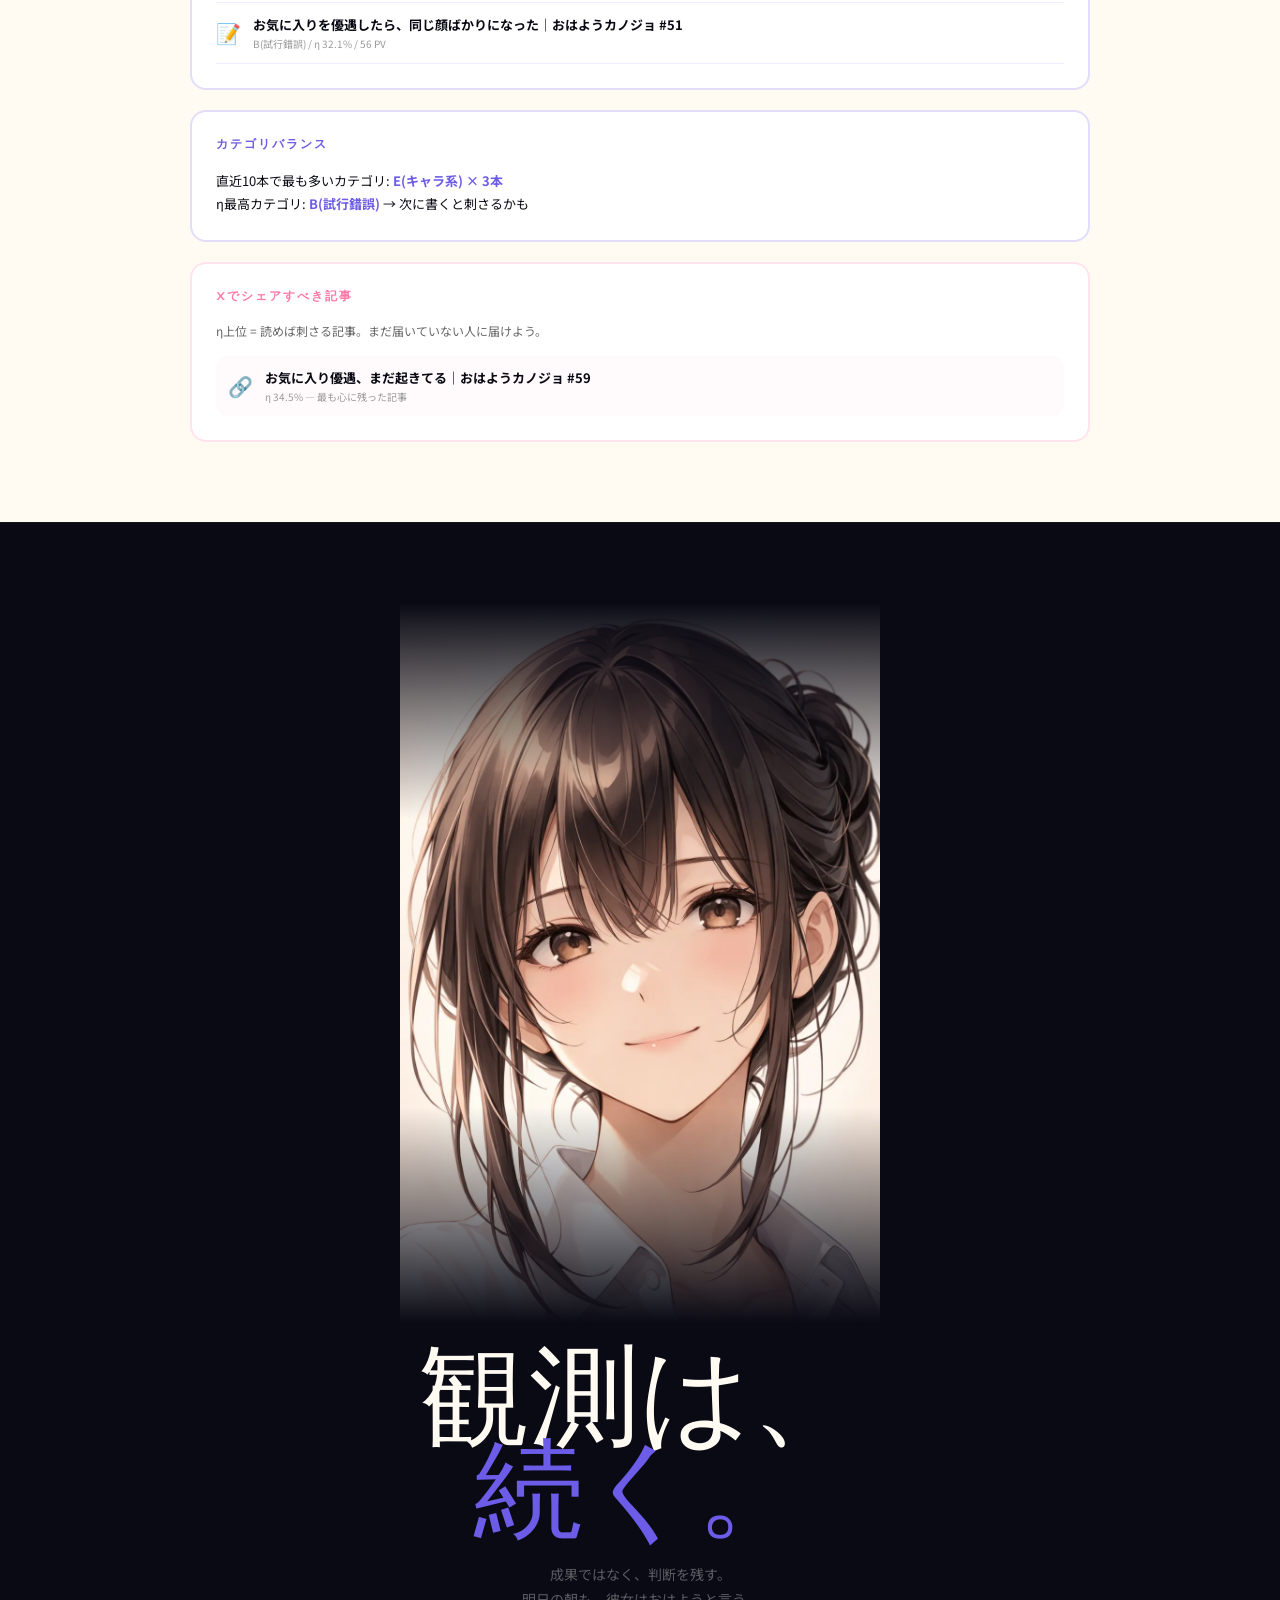
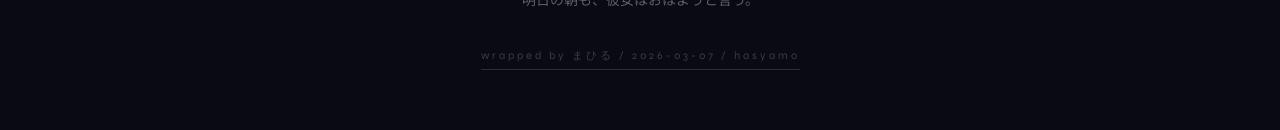
==== commit 85b8bd5d: "add top padding to hero content area to separate from header Co-Authored-By: Claude Opus 4.6 <norepl" ====
--- a/wrapped.html
+++ b/wrapped.html
@@ -598,7 +598,7 @@
         </div>
       </div>
 
-      <div style="flex:1;display:flex;flex-direction:column;justify-content:center;padding:0 32px 48px;position:relative;z-index:1">
+      <div style="flex:1;display:flex;flex-direction:column;justify-content:center;padding:32px 32px 48px;position:relative;z-index:1">
         ${navi('hero', true)}
         <div class="fu d1" style="font-family:var(--font-display);font-size:clamp(44px,11vw,120px);line-height:.88;letter-spacing:-2px;color:${CREAM}">
           <span style="font-size:1.3em">祈</span>るな、<br><span style="color:${ACCENT}"><span style="font-size:1.3em">設</span>計しろ。</span>
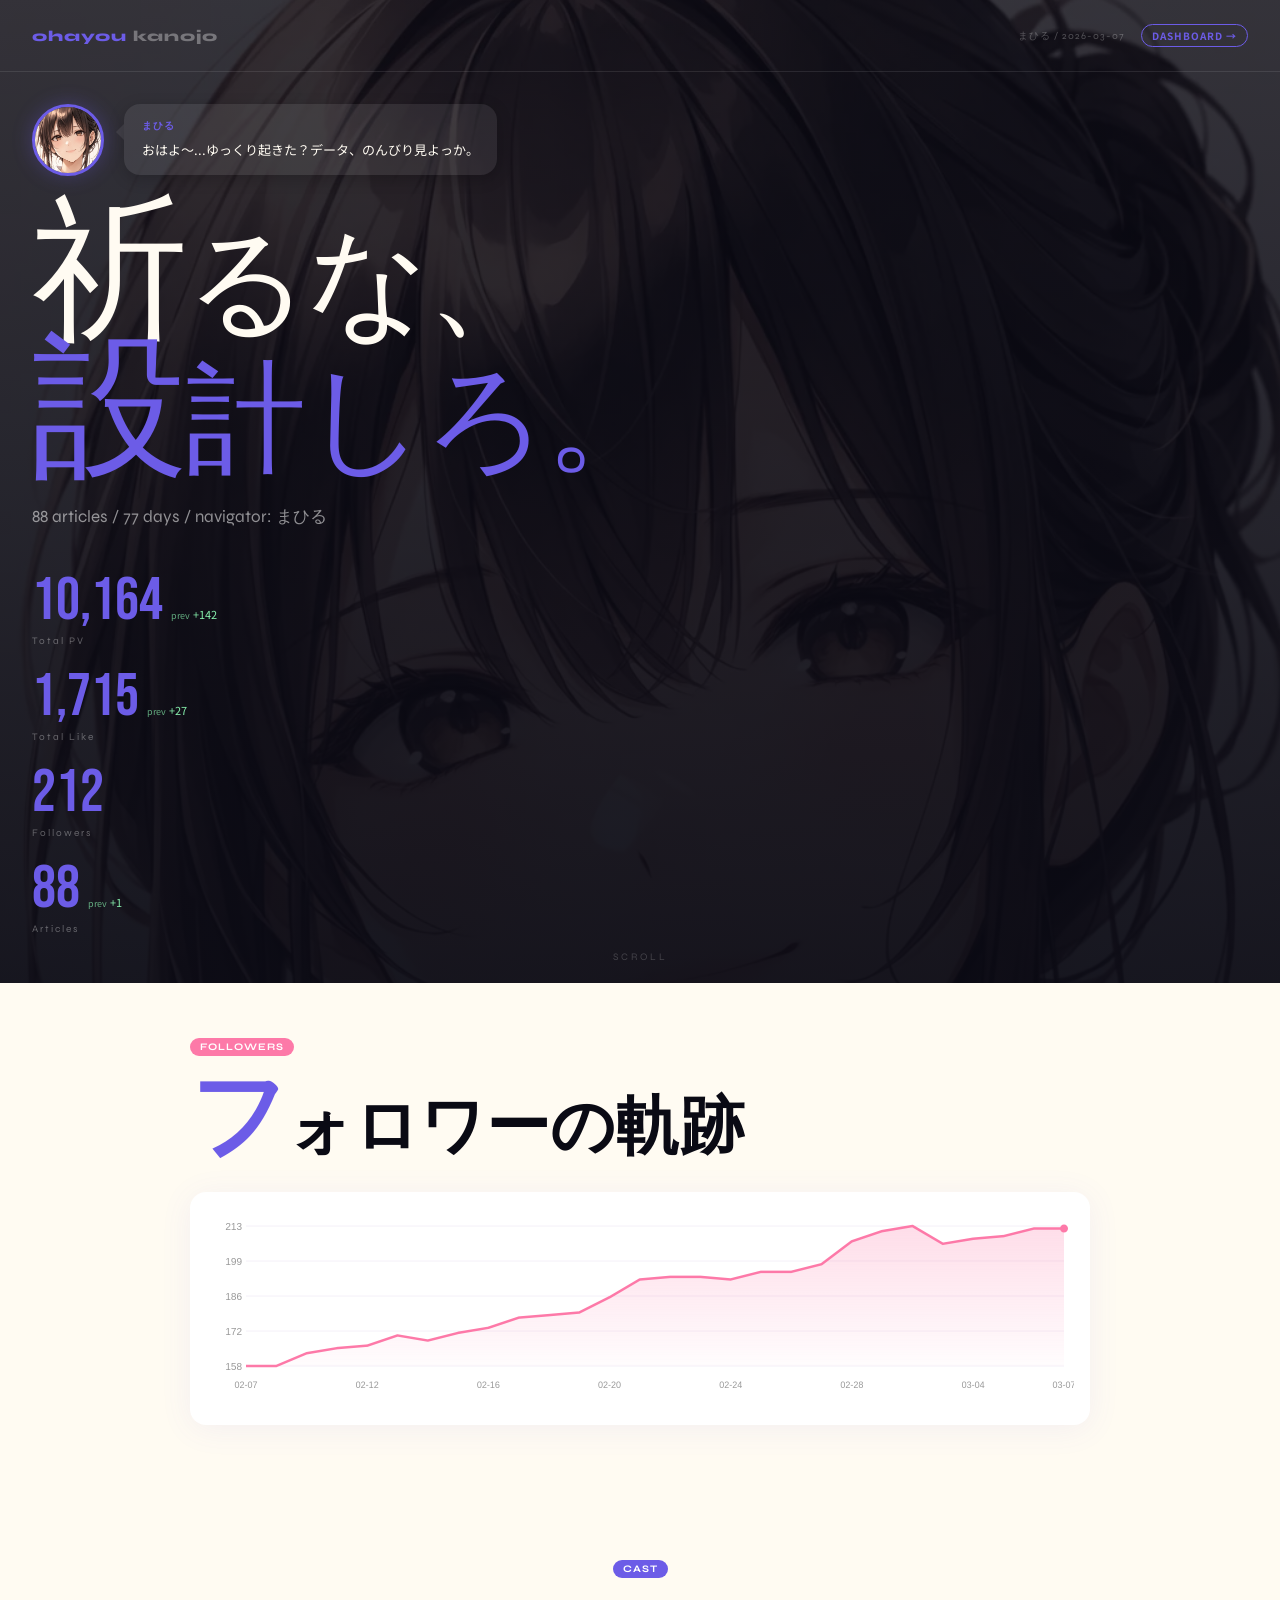
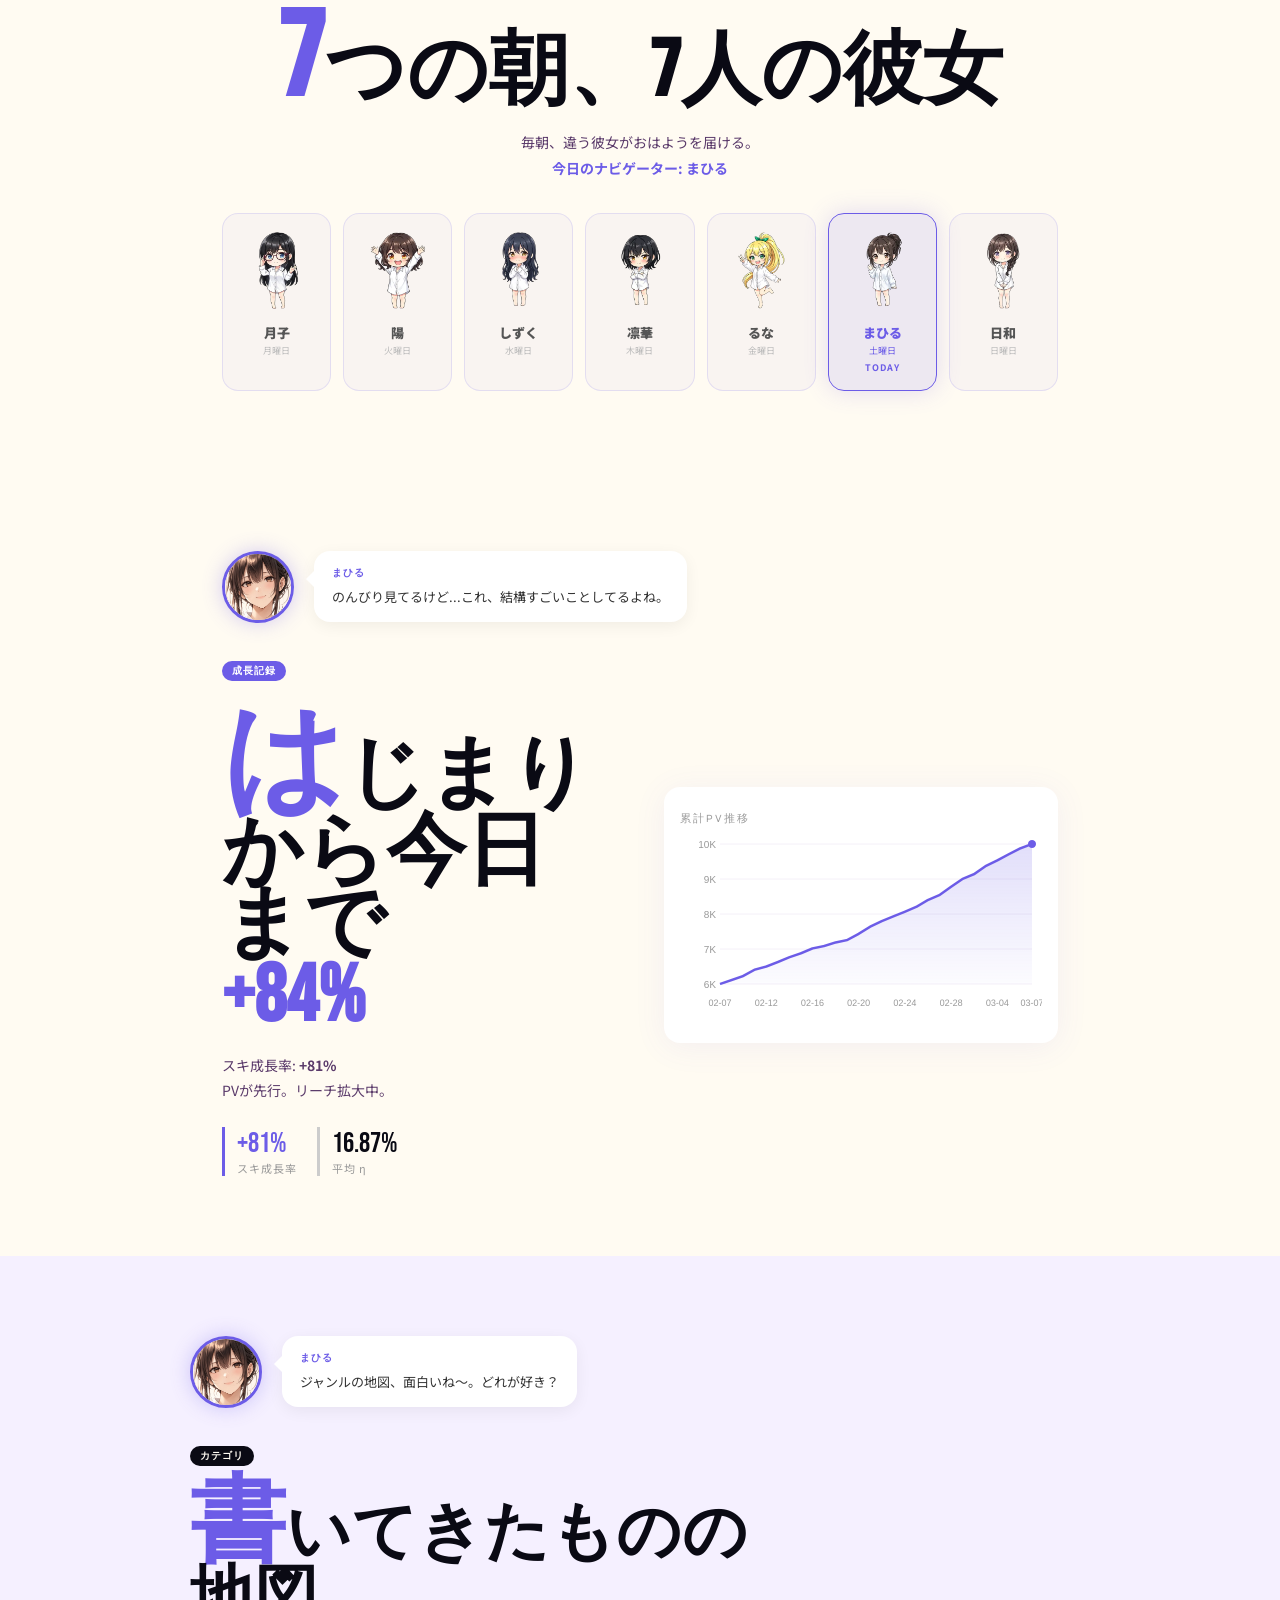
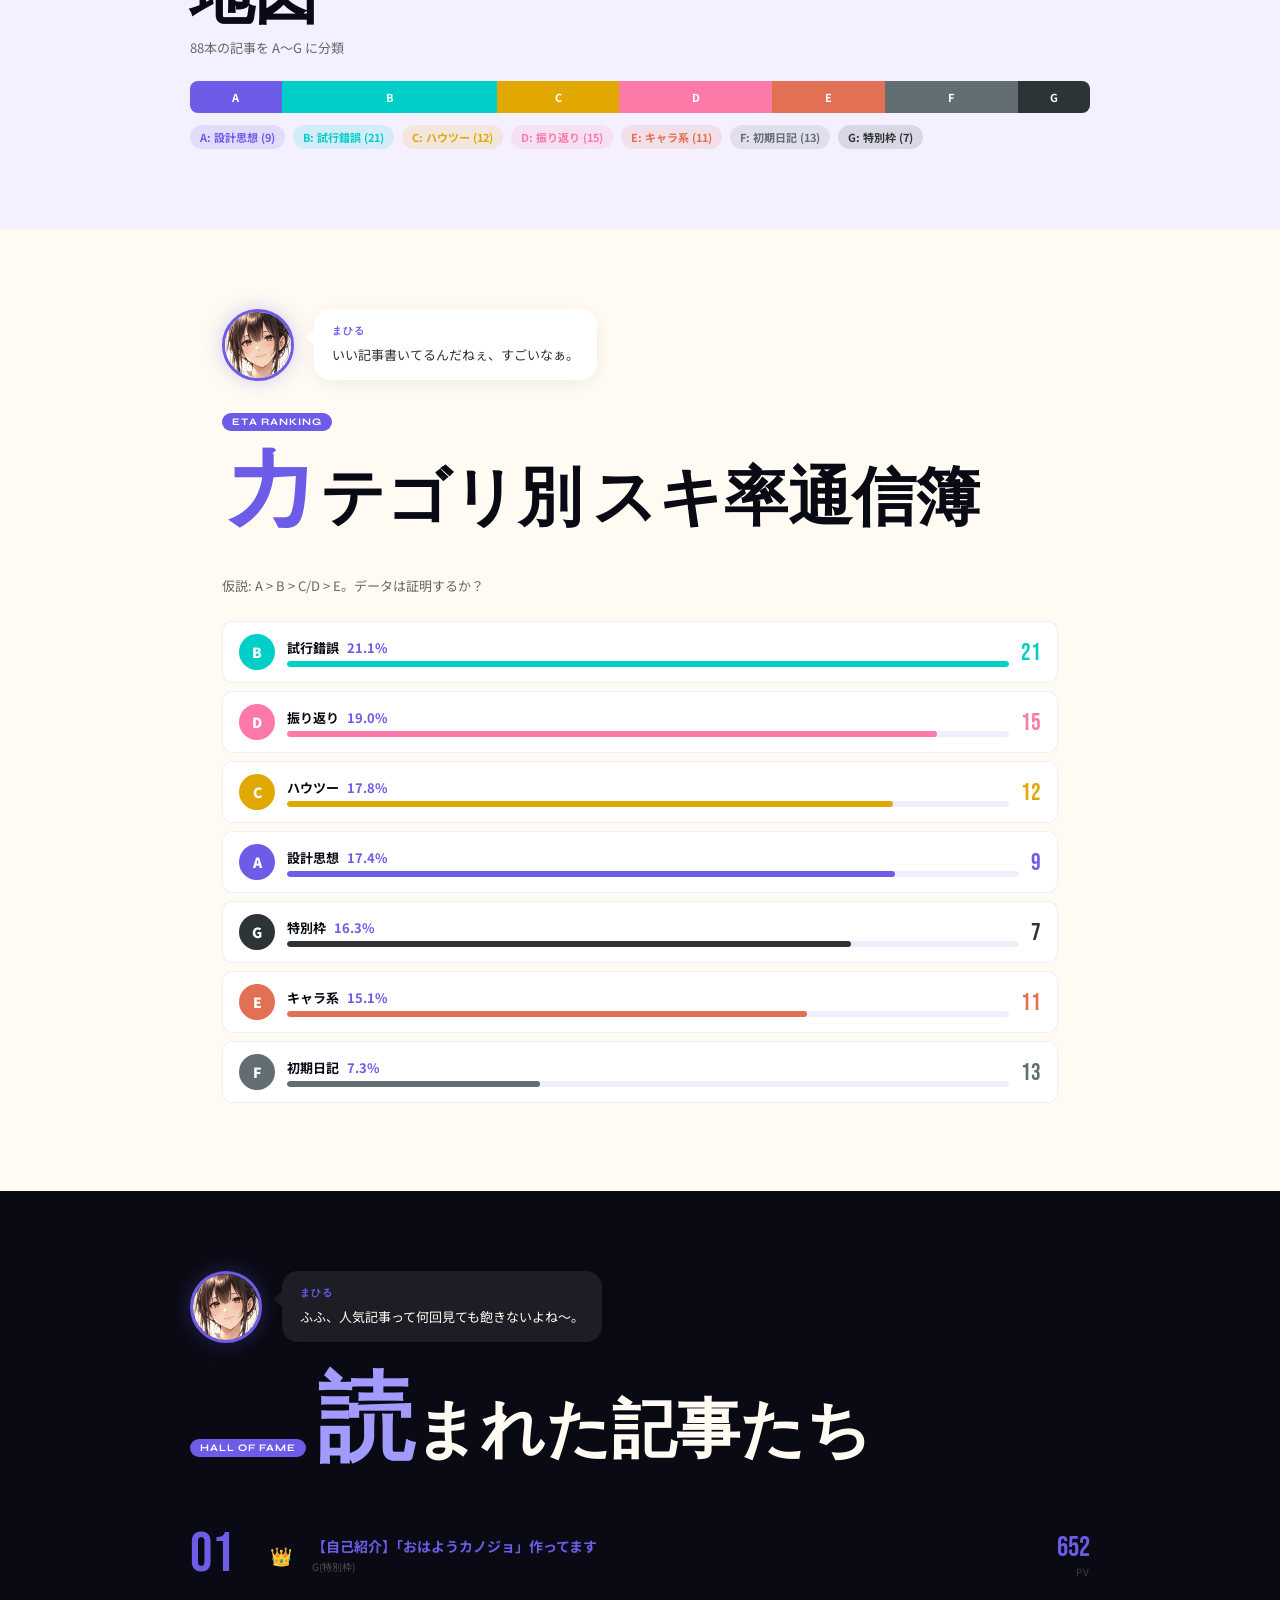
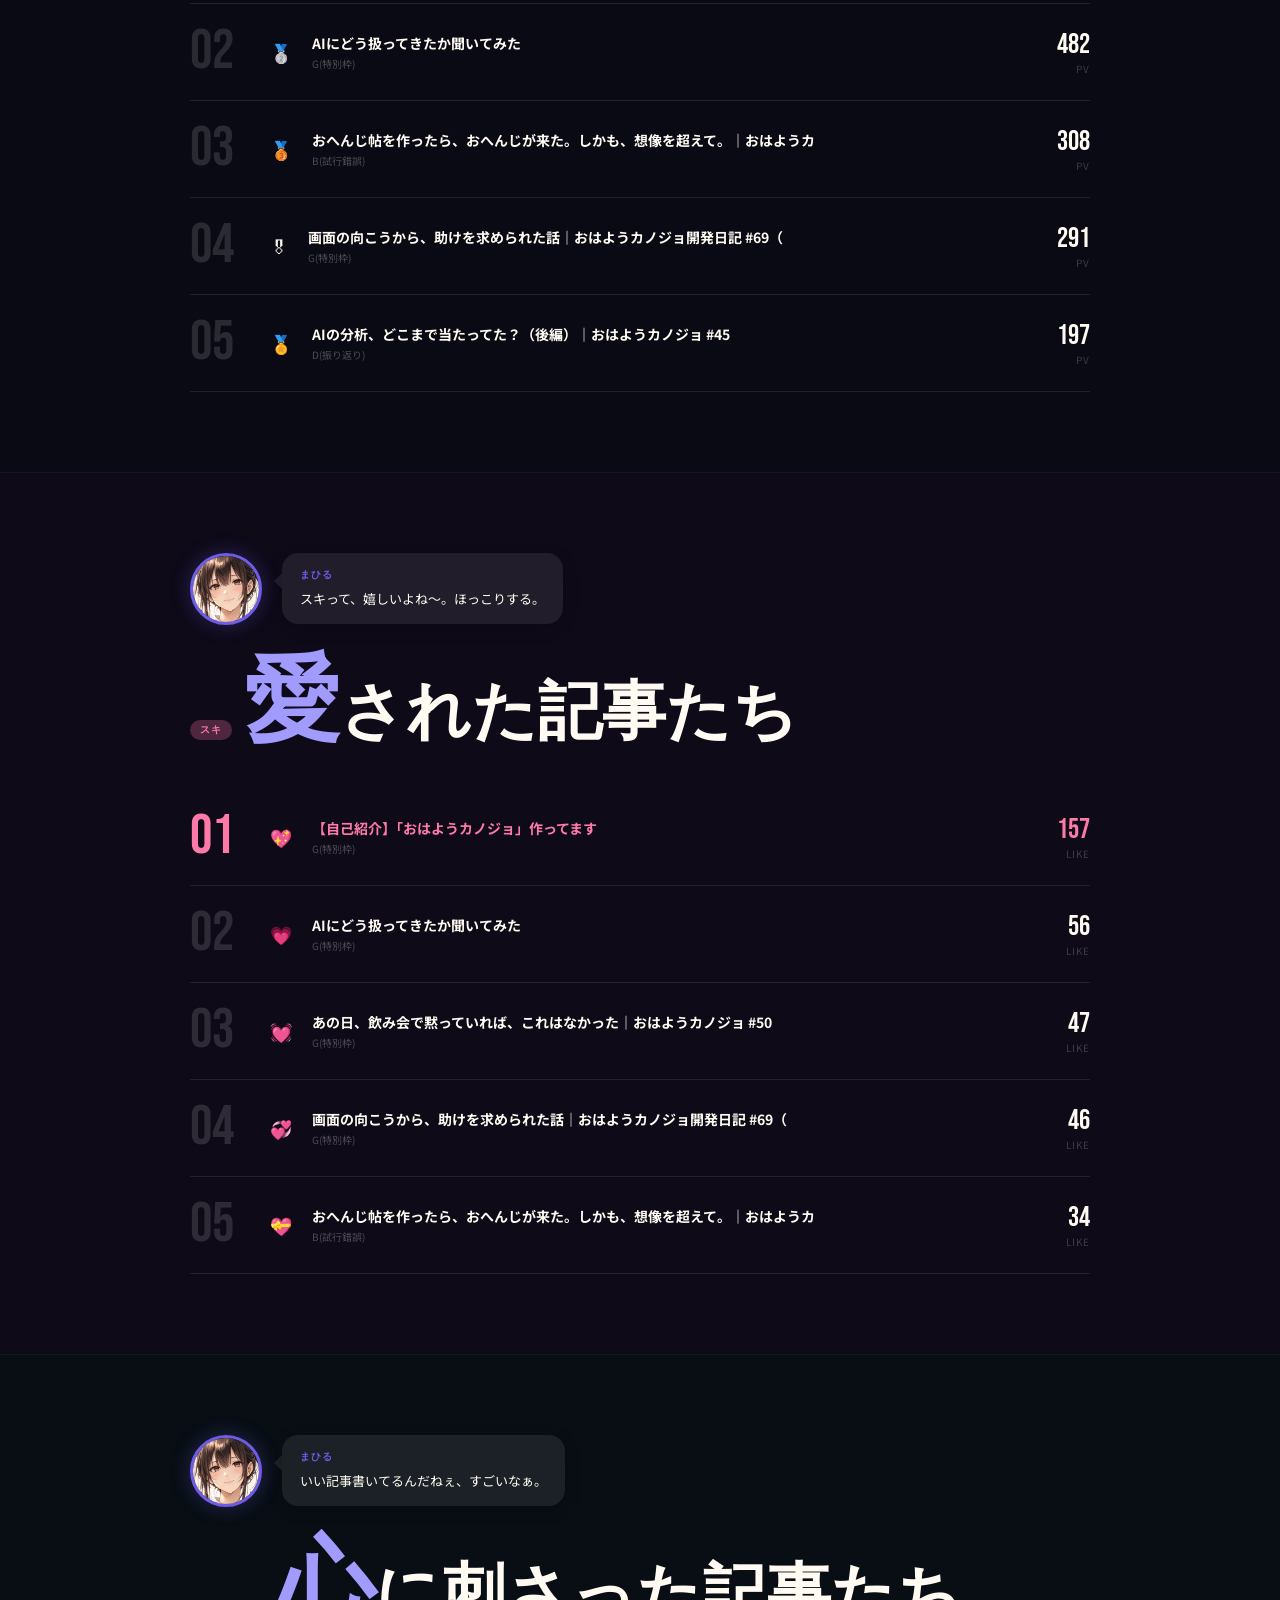
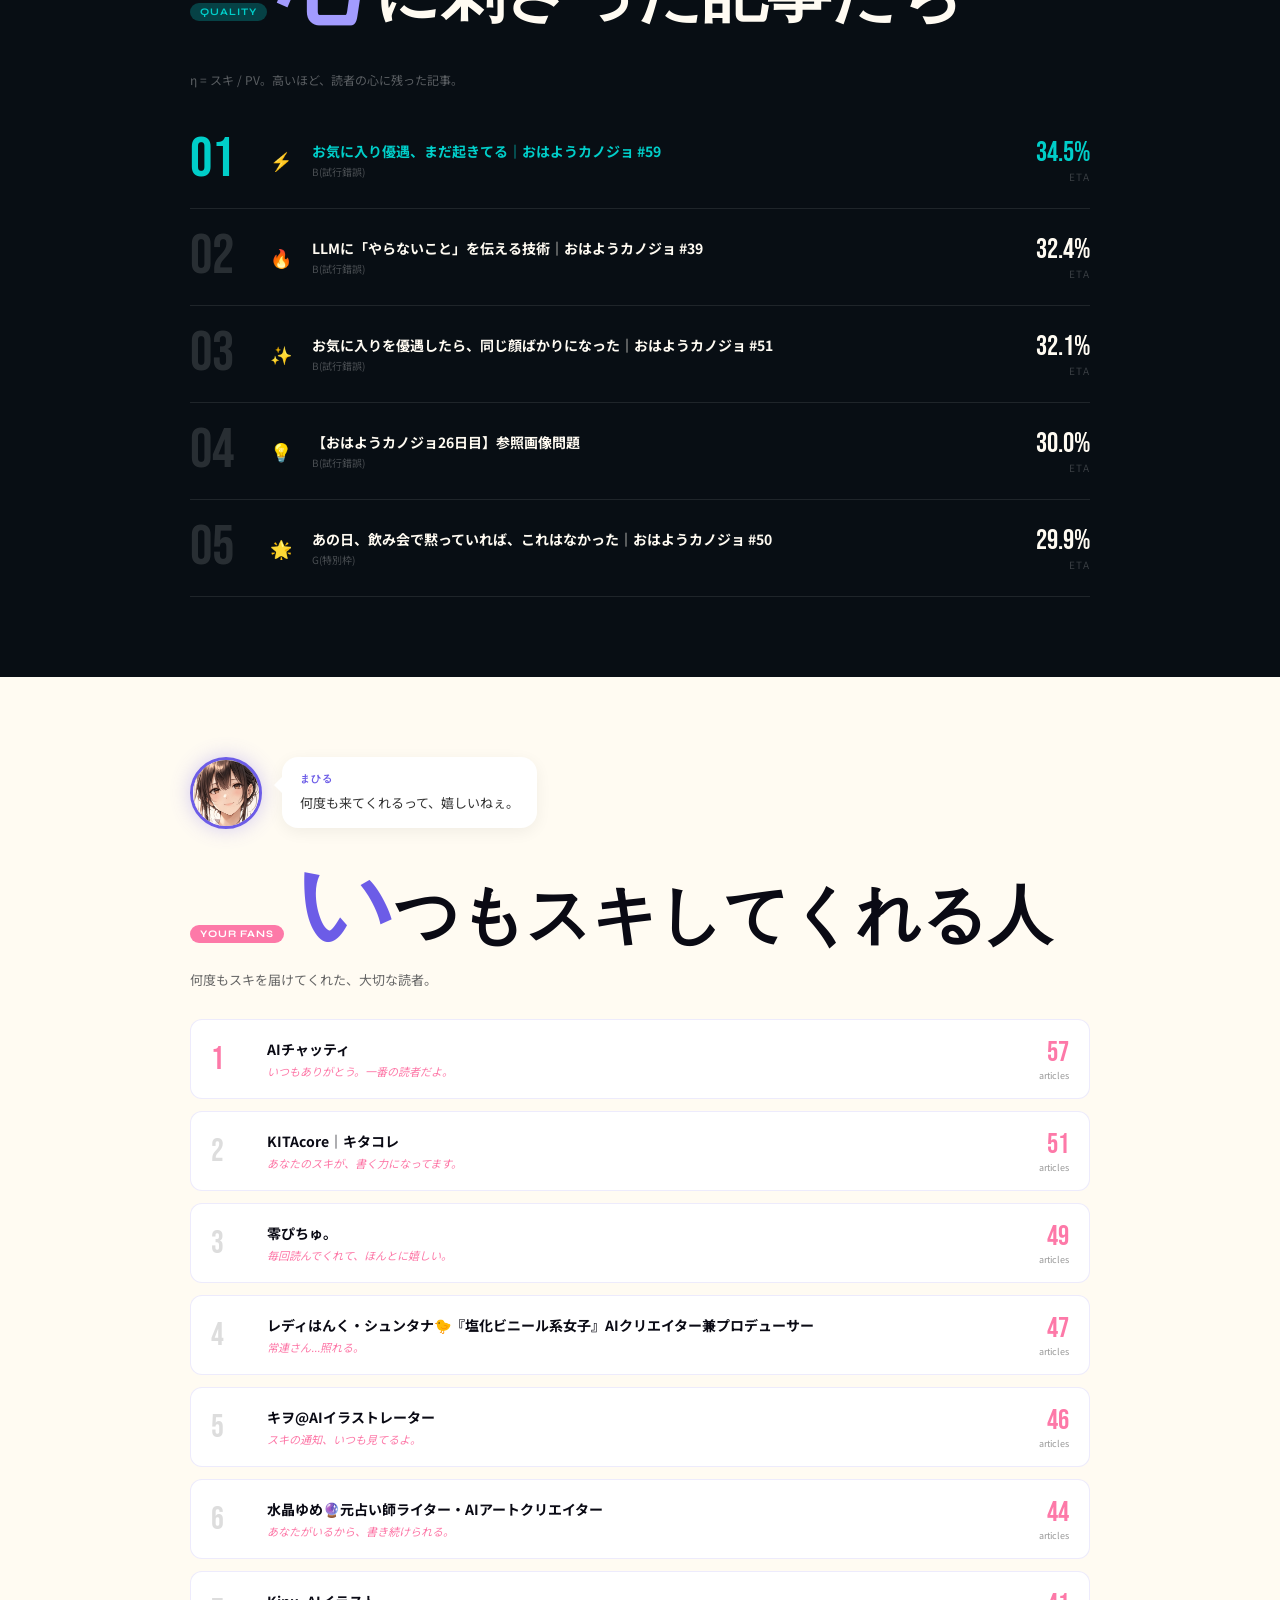
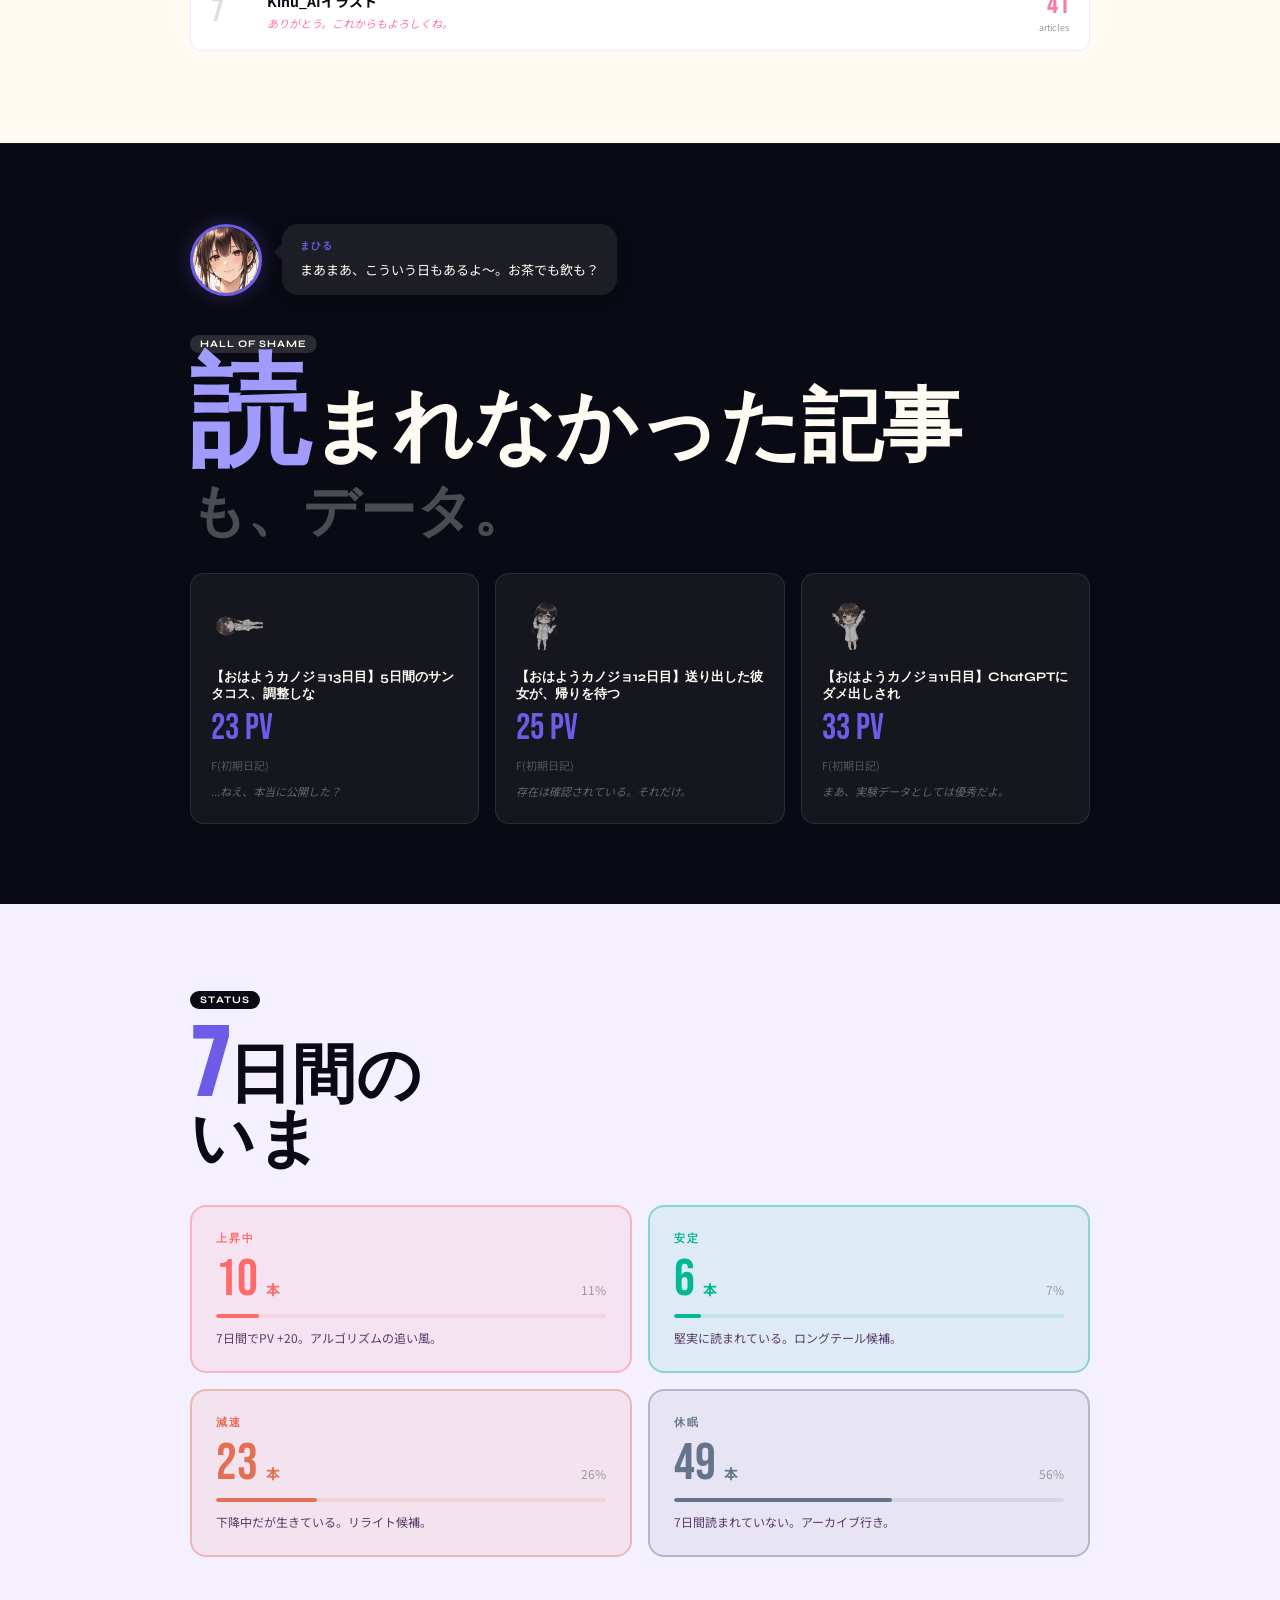
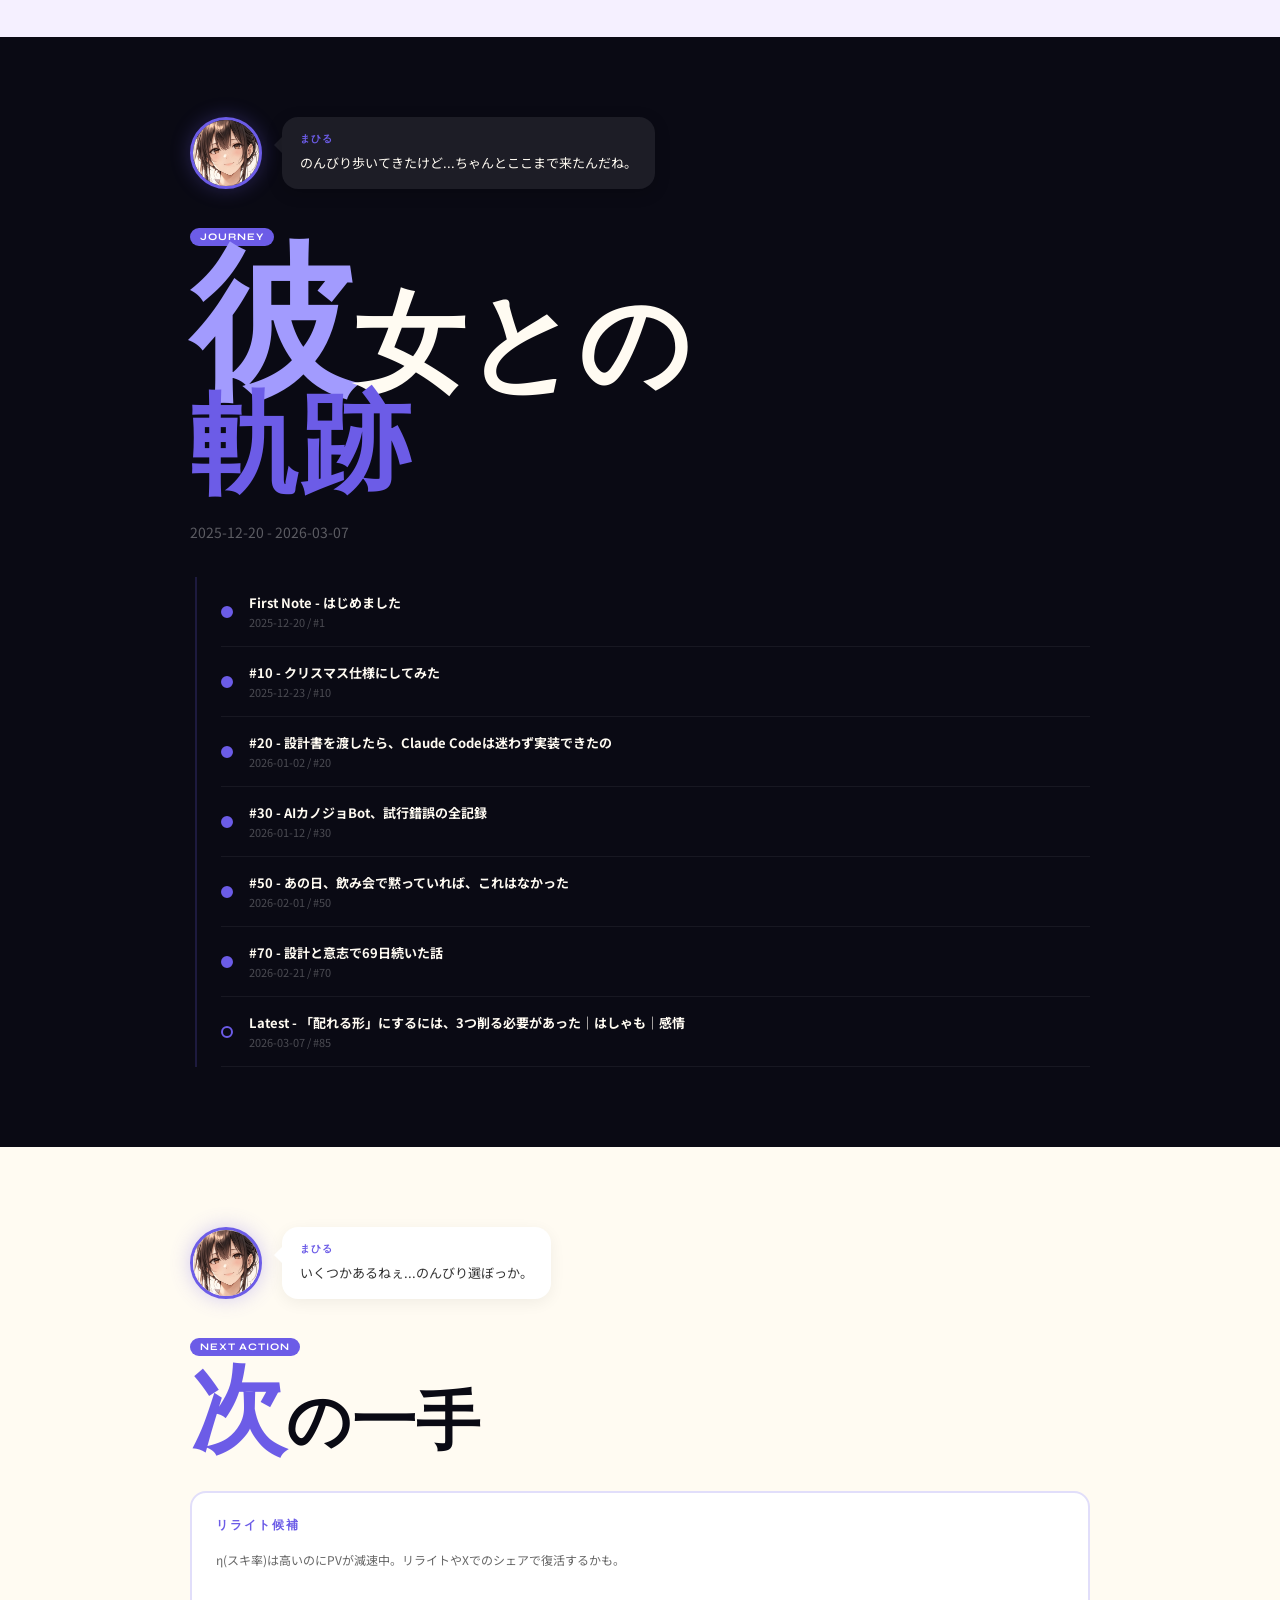
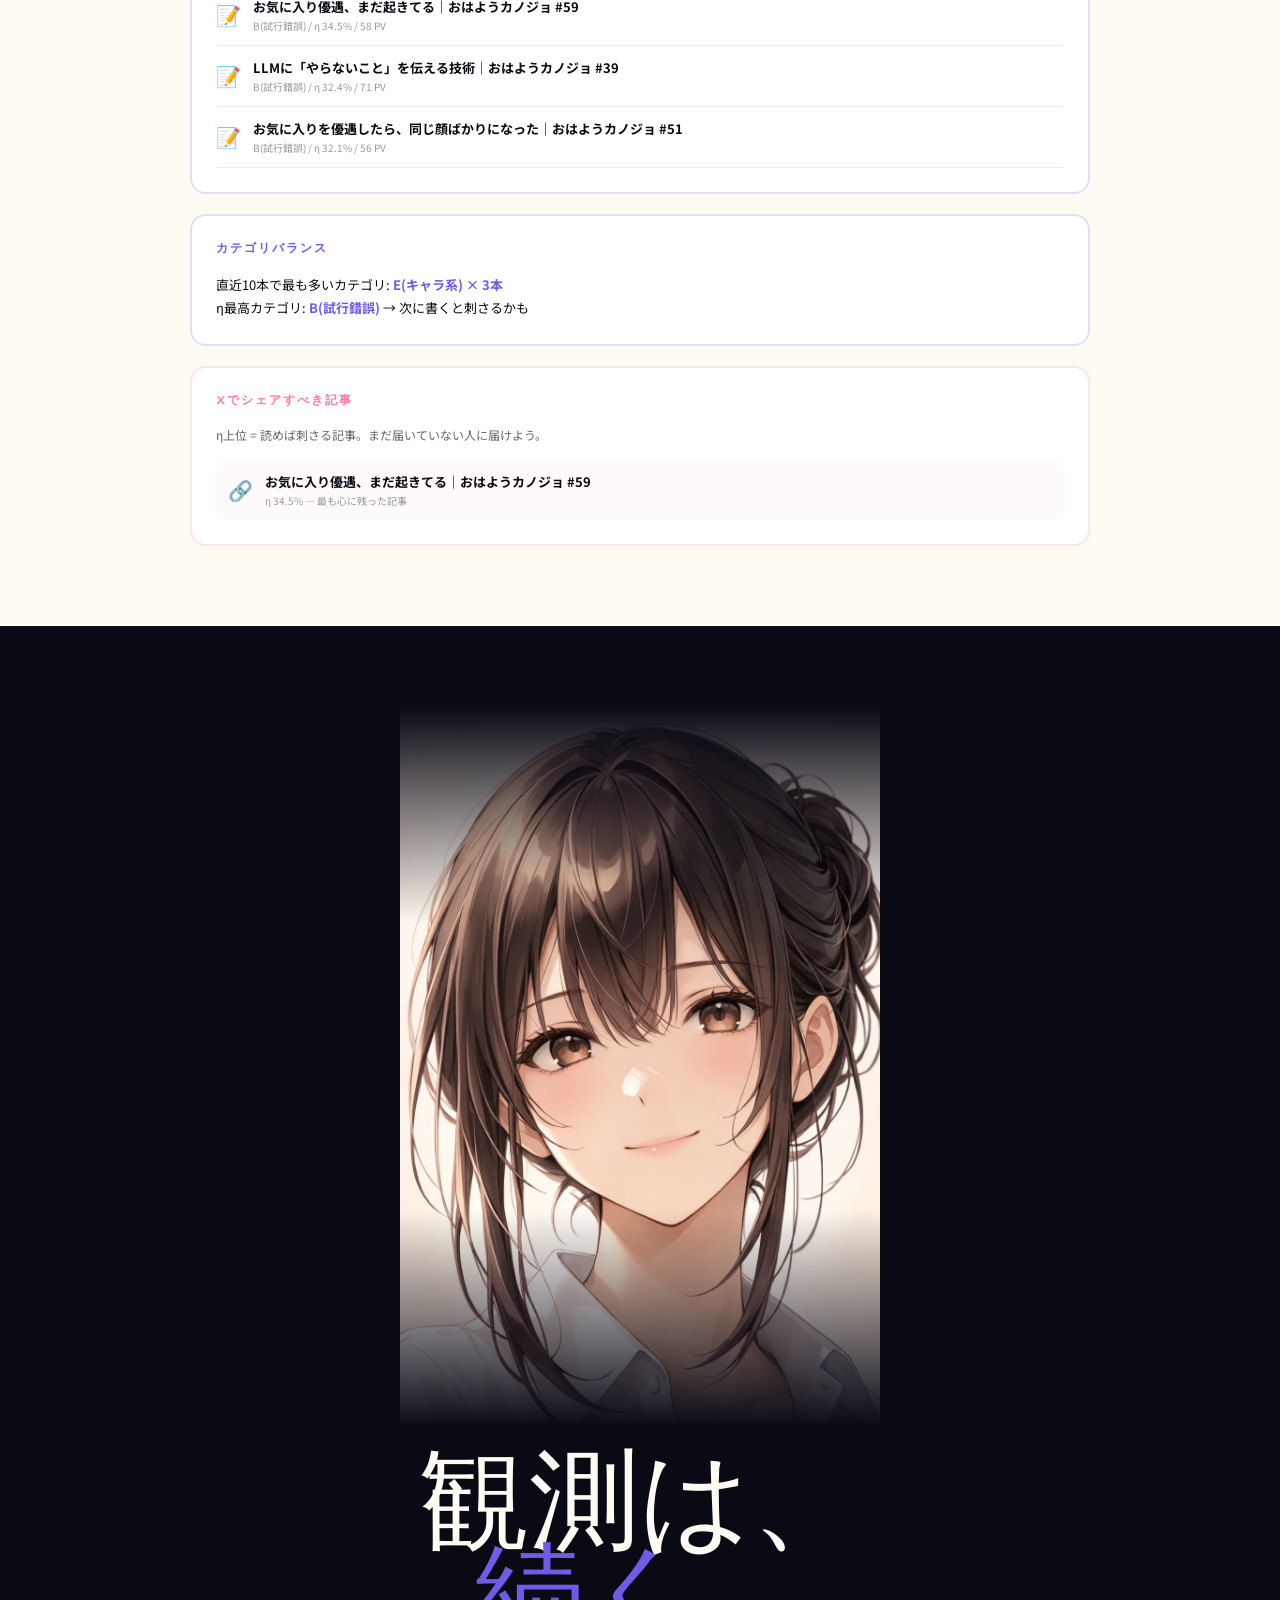
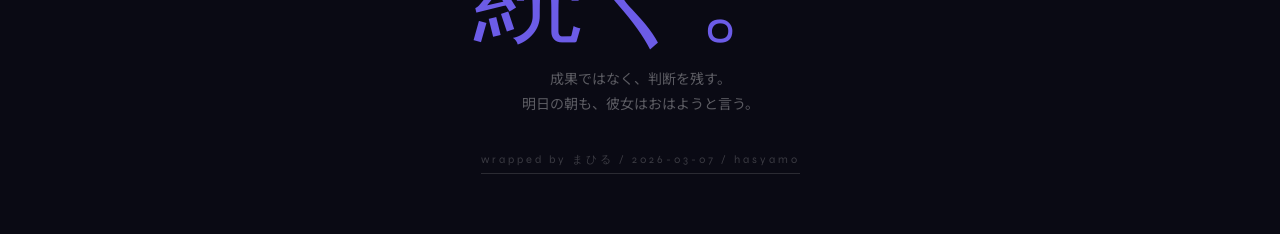
==== commit 9e4e89f5: "add data-driven character dialogue and like ranking navigator - Dynamic lines: only Tsukiko cites nu" ====
--- a/wrapped.html
+++ b/wrapped.html
@@ -237,6 +237,15 @@
     'うわー、右肩上がり！この勢いで週末突入だね！',
     'のんびり見てるけど...これ、結構すごいことしてるよね。',
     'まあ、焦らなくていいんですよ。この成長カーブ、素敵です。',
+  ],
+  like: [
+    'スキの数は、読者が「もう一歩踏み込んだ」証拠。大事な指標だよ。',
+    'スキいっぱい！みんなの気持ちが詰まってるね！',
+    'スキを押してくれた人たち...一人一人の気持ちだね。',
+    '...スキが多いのは、まあ、いい記事だったってことでしょ。',
+    'スキがいっぱいの記事！愛されてるー！',
+    'スキって、嬉しいよね～。ほっこりする。',
+    'スキを押してくださった方々の想い、大切にしたいですね。',
   ],
   hallOfFame: [
     'この結果は、丁寧に書いた記事への正当な評価だと思うよ。',
@@ -305,8 +314,53 @@
 
 function noteURL(key) { return 'https://note.com/hasyamo/n/' + key; }
 
+let _renderData = null;
+
 function getGirlLine(section) {
-  return GIRL_LINES[section][TODAY_IDX];
+  const d = _renderData;
+  if (!d) return GIRL_LINES[section][TODAY_IDX];
+  const i = TODAY_IDX;
+
+  // データ連動セリフ
+  // 月子(i=0)だけが数値を語る。他のキャラは性格に沿った感情的反応。
+  // 順番: [月子, 陽, しずく, 凛華, るな, まひる, 日和]
+  const dynamic = {
+    growth: () => {
+      if (d.pvGrowth >= 200) return [`PV成長率${d.pvGrowth}%。設計が正しかった証拠だね。`,'なんかすっごい伸びてない！？嬉しい！','こんなに伸びてる...みんなに届いてるんだね。','...ちょっと、これ結構すごいんじゃないの。','やばーい！めっちゃ伸びてるじゃん！','ふわぁ...なんかすごいことになってるね～。','こんなに成長していたんですね。嬉しいですね。'][i];
+      if (d.pvGrowth >= 100) return [`PV成長率${d.pvGrowth}%。倍以上に成長してるね。`,'おー！けっこう伸びてるよ！いい感じ！','ゆっくりだけど、ちゃんと大きくなってるね。','ふーん...まあ悪くないんじゃない。','いい感じに伸びてるね～！','のんびりでも、ちゃんと育ってるね～。','着実に成長していますね。素敵です。'][i];
+      if (d.likeGrowth > d.pvGrowth) return [`スキの伸びがPVを上回ってる。η上昇は記事の質が上がった証拠だよ。`,'なんかスキがたくさん！みんな好きって言ってくれてるよ！','スキが増えてる...あったかい気持ちになるね。','...スキが多いわね。まあ、いい記事書いてたし。','スキいっぱい！愛されてるね～！','スキが増えてる...いいことだね～。','スキが増えていますね。読者の方の気持ちが伝わってきます。'][i];
+      return null;
+    },
+    hallOfFame: () => {
+      if (d.top5PV.length > 0 && parseInt(d.top5PV[0].pv) >= 1000) return [`1位が${d.top5PV[0].pv.toLocaleString()}PV。1000超えは一つの壁を越えた証だね。`,'わーい！めっちゃ読まれてるじゃん！すごい！','たくさんの人に届いてるんだね...嬉しいな。','...ふん、まあ当然の結果よ。いい記事だったし。','すごーい！大人気じゃん！','ほぇ～、よく読まれてるねぇ。','たくさんの方に読んでいただけて、ありがたいですね。'][i];
+      return null;
+    },
+    hallOfShame: () => {
+      if (d.worst3.length > 0 && d.worst3[0].pv <= 10) return [`最下位は${d.worst3[0].pv}PV。でも、リリースしなければ観測データはゼロだった。`,'まあこういうのもあるよ！次があるじゃん！','読まれなくても、書いたこと自体に意味はあるから...。','べつに気にすることないでしょ。...次、頑張りなさいよ。','ドンマイドンマイ！次いこ次！','まあまあ、そんな日もあるよ～。','大丈夫ですよ。すべてが大切な経験です。'][i];
+      return null;
+    },
+    fans: () => {
+      if (d.topFans.length > 0 && d.topFans[0].count >= 20) return [`${d.topFans[0].name}さんが${d.topFans[0].count}回。リピート率から見て、確実にコアファンだね。`,'こんなに何回も来てくれる人がいるの！？嬉しすぎ！','何度も読みに来てくれるって...あったかいね。','...そんなに読んでくれてるの。べつに感動してないけど。','常連さんだ！ありがとーって伝えたいね！','何度も来てくれるって、嬉しいねぇ。','何度も足を運んでくださる方がいるんですね。ありがたいです。'][i];
+      return null;
+    },
+    eta: () => {
+      if (d.top5Eta.length > 0 && parseFloat(d.top5Eta[0].eta) >= 15) return [`η${d.top5Eta[0].eta}%。読者の${Math.round(100/parseFloat(d.top5Eta[0].eta))}人に1人がスキしてる。高い共鳴率だね。`,'めっちゃ心に刺さってるってことだよね！すごーい！','読んでくれた人の心に、ちゃんと届いてるんだね...。','...まあ、いい記事だったってことでしょ。認めるわ。','刺さる記事だー！キラキラしてる！','いい記事書いてるんだねぇ、すごいなぁ。','読者の方の心に深く届いているんですね。素敵です。'][i];
+      return null;
+    },
+    action: () => {
+      if (d.rewriteCandidates.length >= 3) return ['リライト候補が3本。週末の「一つだけ壊す」対象を選ぼう。','やることいっぱいだね！どれからやる？','やれることがある...一つずつ、ゆっくりね。','候補が揃ってるでしょ。さっさと選びなさいよ。','いっぱいある！ワクワクするね！','いくつかあるねぇ...のんびり選ぼっか。','いくつか候補がありますね。一つずつ向き合いましょう。'][i];
+      if (d.rewriteCandidates.length === 0) return ['リライト候補がゼロ。今は新しい記事を書くフェーズだね。','新しいの書こ！まっさらなキャンバスだよ！','今は新しいものを生み出す時間だね...。','候補がないなら新しいの書きなさいよ。待ってないけど。','新しいの書けるチャンスだね！','なーんもないし、新しいの書く～？','新しい記事に集中できる時ですね。'][i];
+      return null;
+    },
+    journey: () => {
+      if (d.journeyCount >= 100) return [`${d.journeyCount}本。100本超えは統計的にも有意なデータ量だよ。`,'100本超え！？すごーい！お祝いだよ！','100本...ここまで歩いてきたんだね。感慨深い。','100本超え...やるじゃない。ちょっとだけ見直したわ。','100本おめでとー！！パーティーだね！','100本かぁ...のんびり続けてたら来ちゃったね～。','100本を超えましたね。一つ一つが大切な記録です。'][i];
+      if (d.daysSinceStart >= 90) return [`${d.daysSinceStart}日。3ヶ月超えの継続率は、設計が機能している証拠だね。`,'3ヶ月以上続いてる！すごい！えらい！','3ヶ月以上...ずっと続けてきたんだね。','3ヶ月？...ふん、まあ続いてるわね。','3ヶ月突破～！やったね！','3ヶ月かぁ...気づいたらここまで来てたね～。','3ヶ月を超えましたね。丁寧に歩んでこられた道のりです。'][i];
+      return null;
+    },
+  };
+
+  const fn = dynamic[section];
+  return (fn && fn()) || GIRL_LINES[section][TODAY_IDX];
 }
 
 // Navigator component HTML
@@ -505,6 +559,7 @@
 }
 
 function render(d) {
+  _renderData = d;
   const PV_EMOJI = ['👑','🥈','🥉','🎖','🏅'];
   const LIKE_EMOJI = ['💖','💗','💓','💞','💝'];
   const ETA_EMOJI = ['⚡','🔥','✨','💡','🌟'];
@@ -745,6 +800,7 @@
     <!-- LIKE RANKING -->
     <section class="sec" style="background:#0e0a18;color:${CREAM};border-top:1px solid #ffffff0a">
       <div style="max-width:900px;margin:0 auto">
+        ${navi('like', true)}
         <div style="display:flex;align-items:baseline;gap:12px;margin-bottom:36px;flex-wrap:wrap">
           <span class="badge" style="background:${PINK}44;color:${PINK}">スキ</span>
           <h2 class="dc-light" style="font-family:var(--font-display);font-size:clamp(28px,7vw,64px);line-height:1">愛された記事たち</h2>
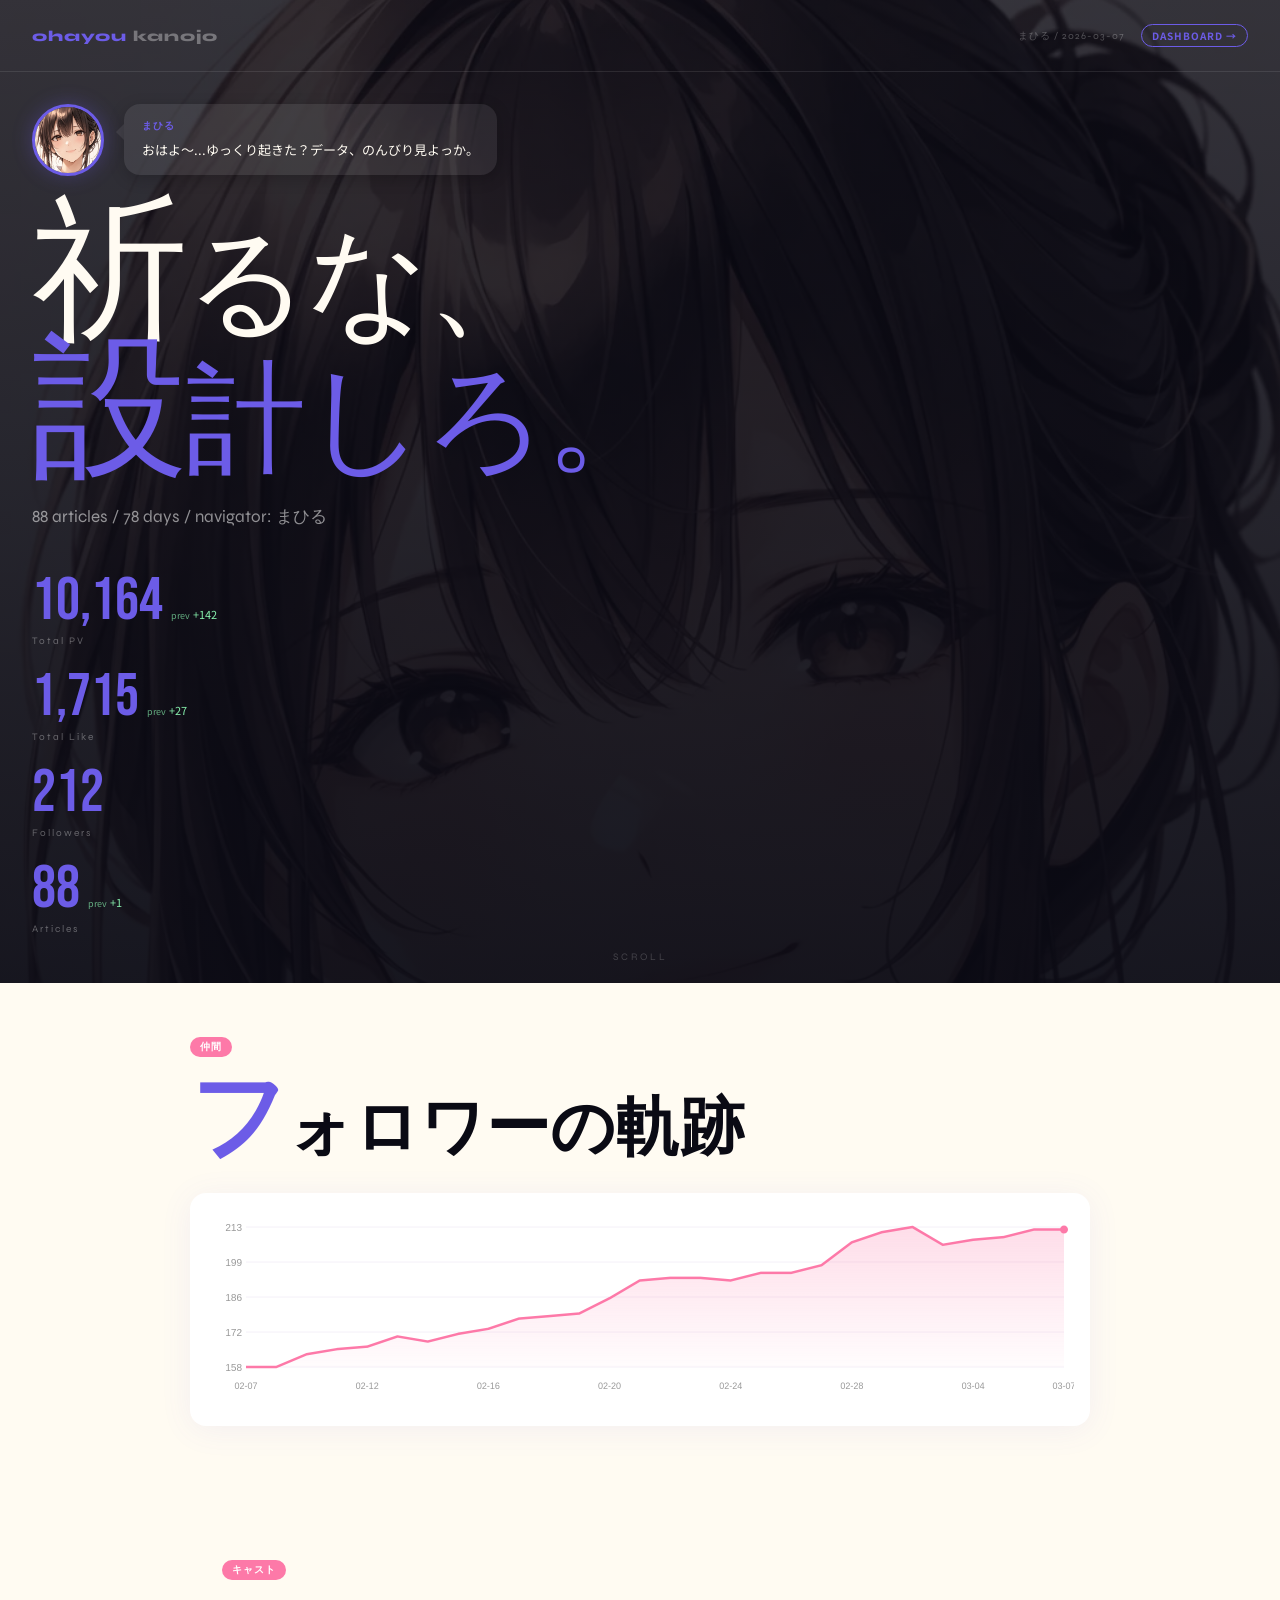
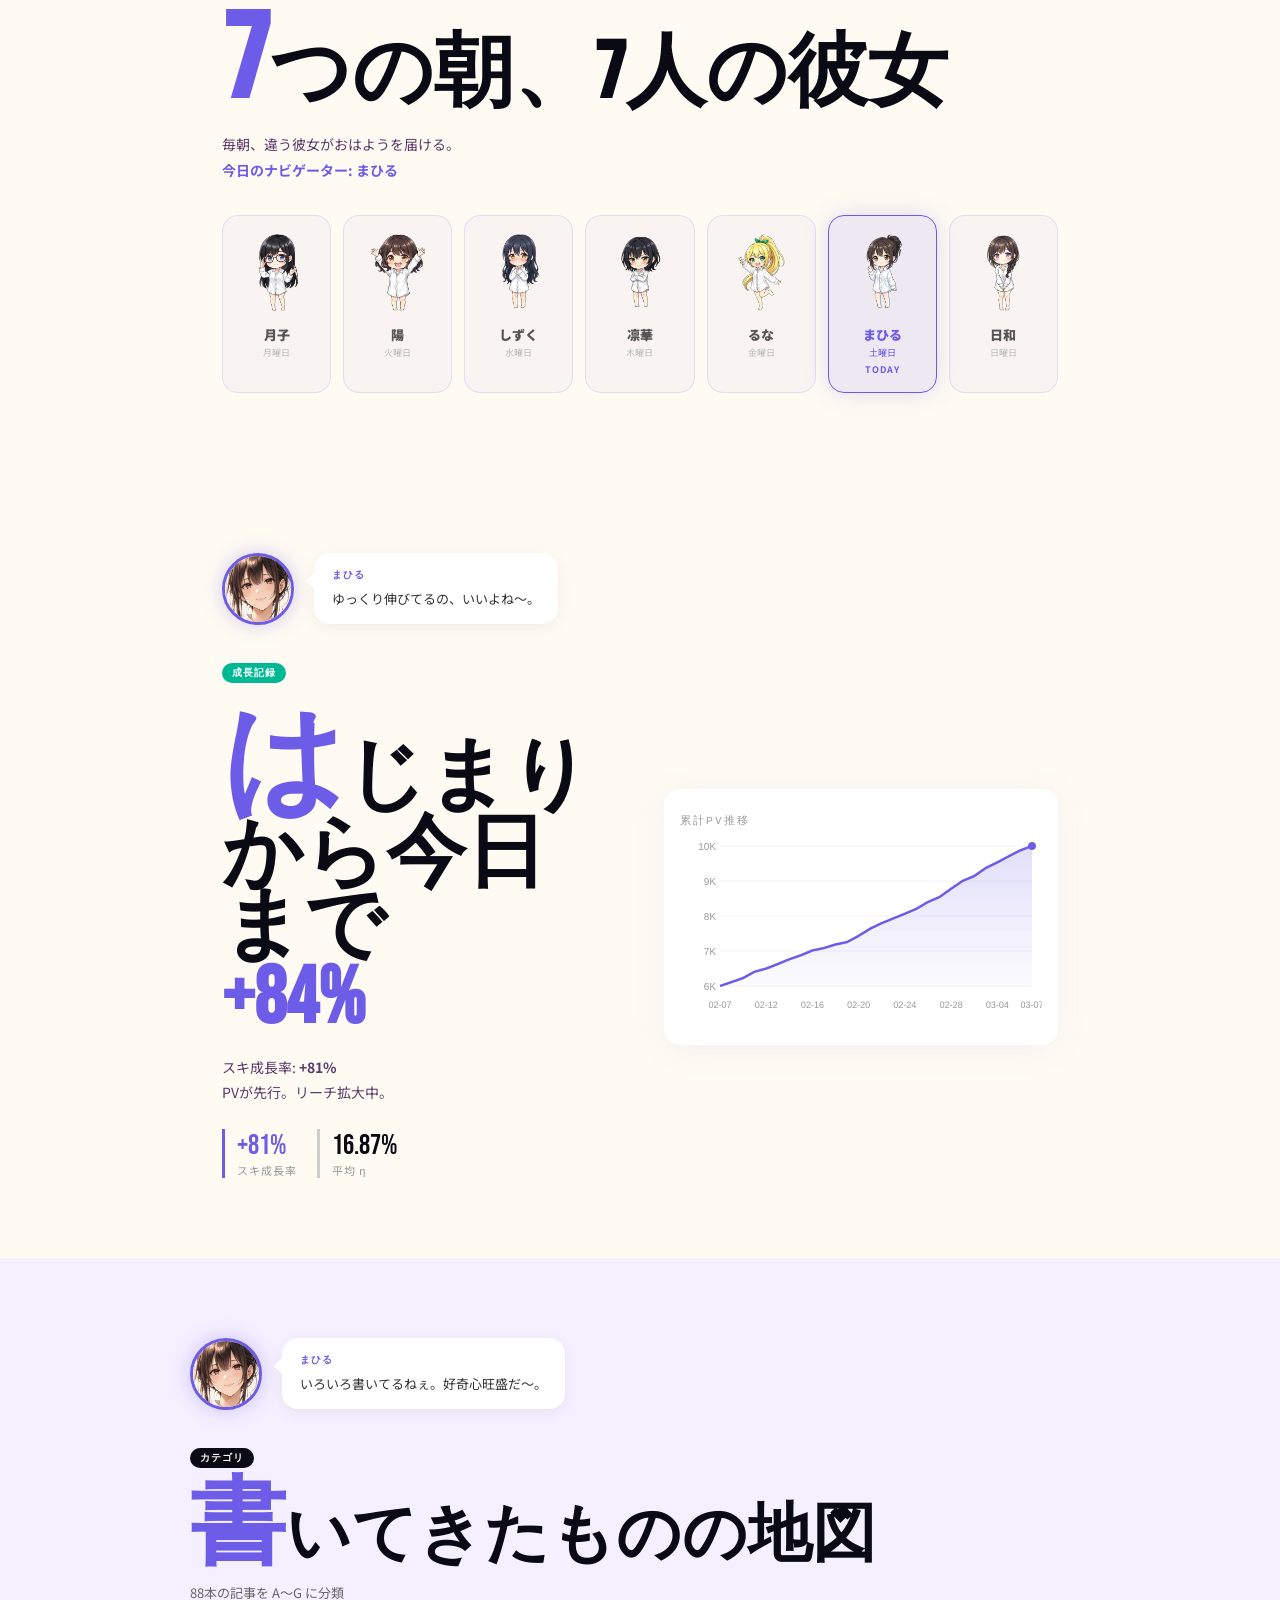
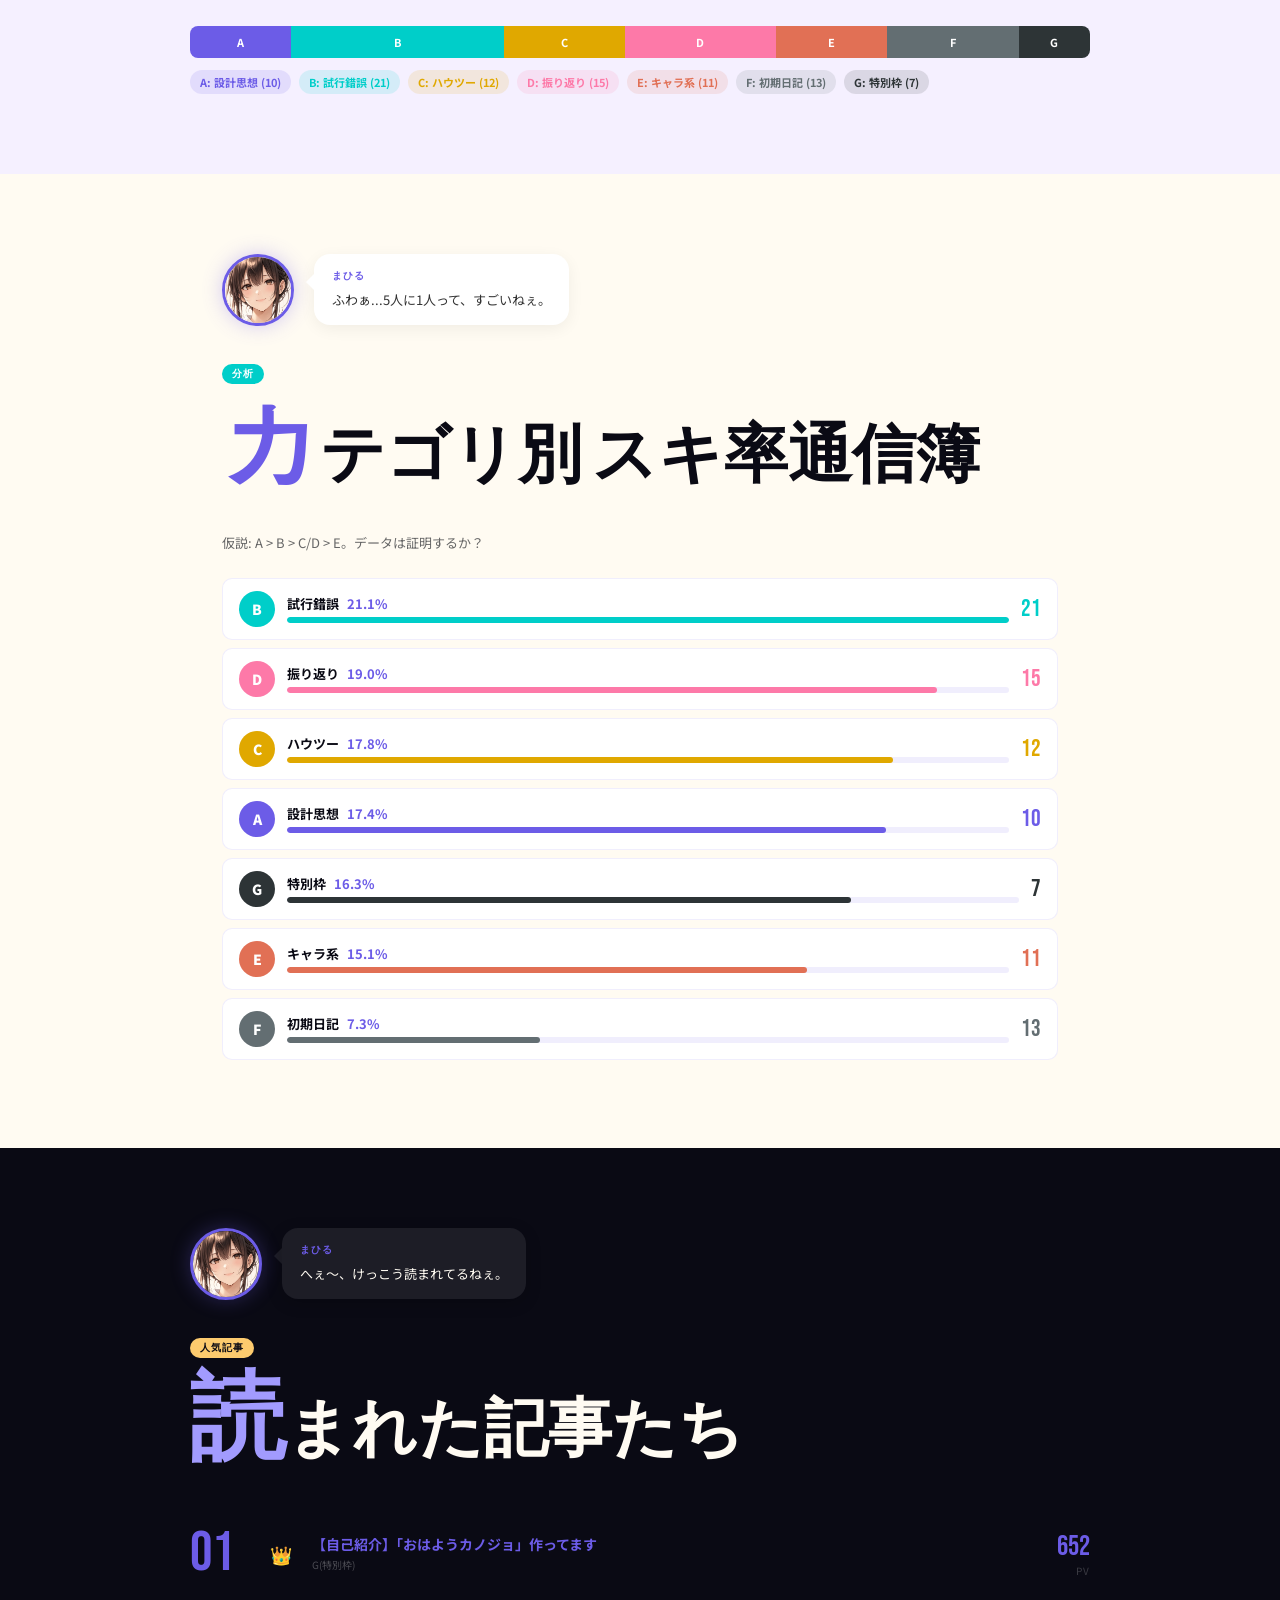
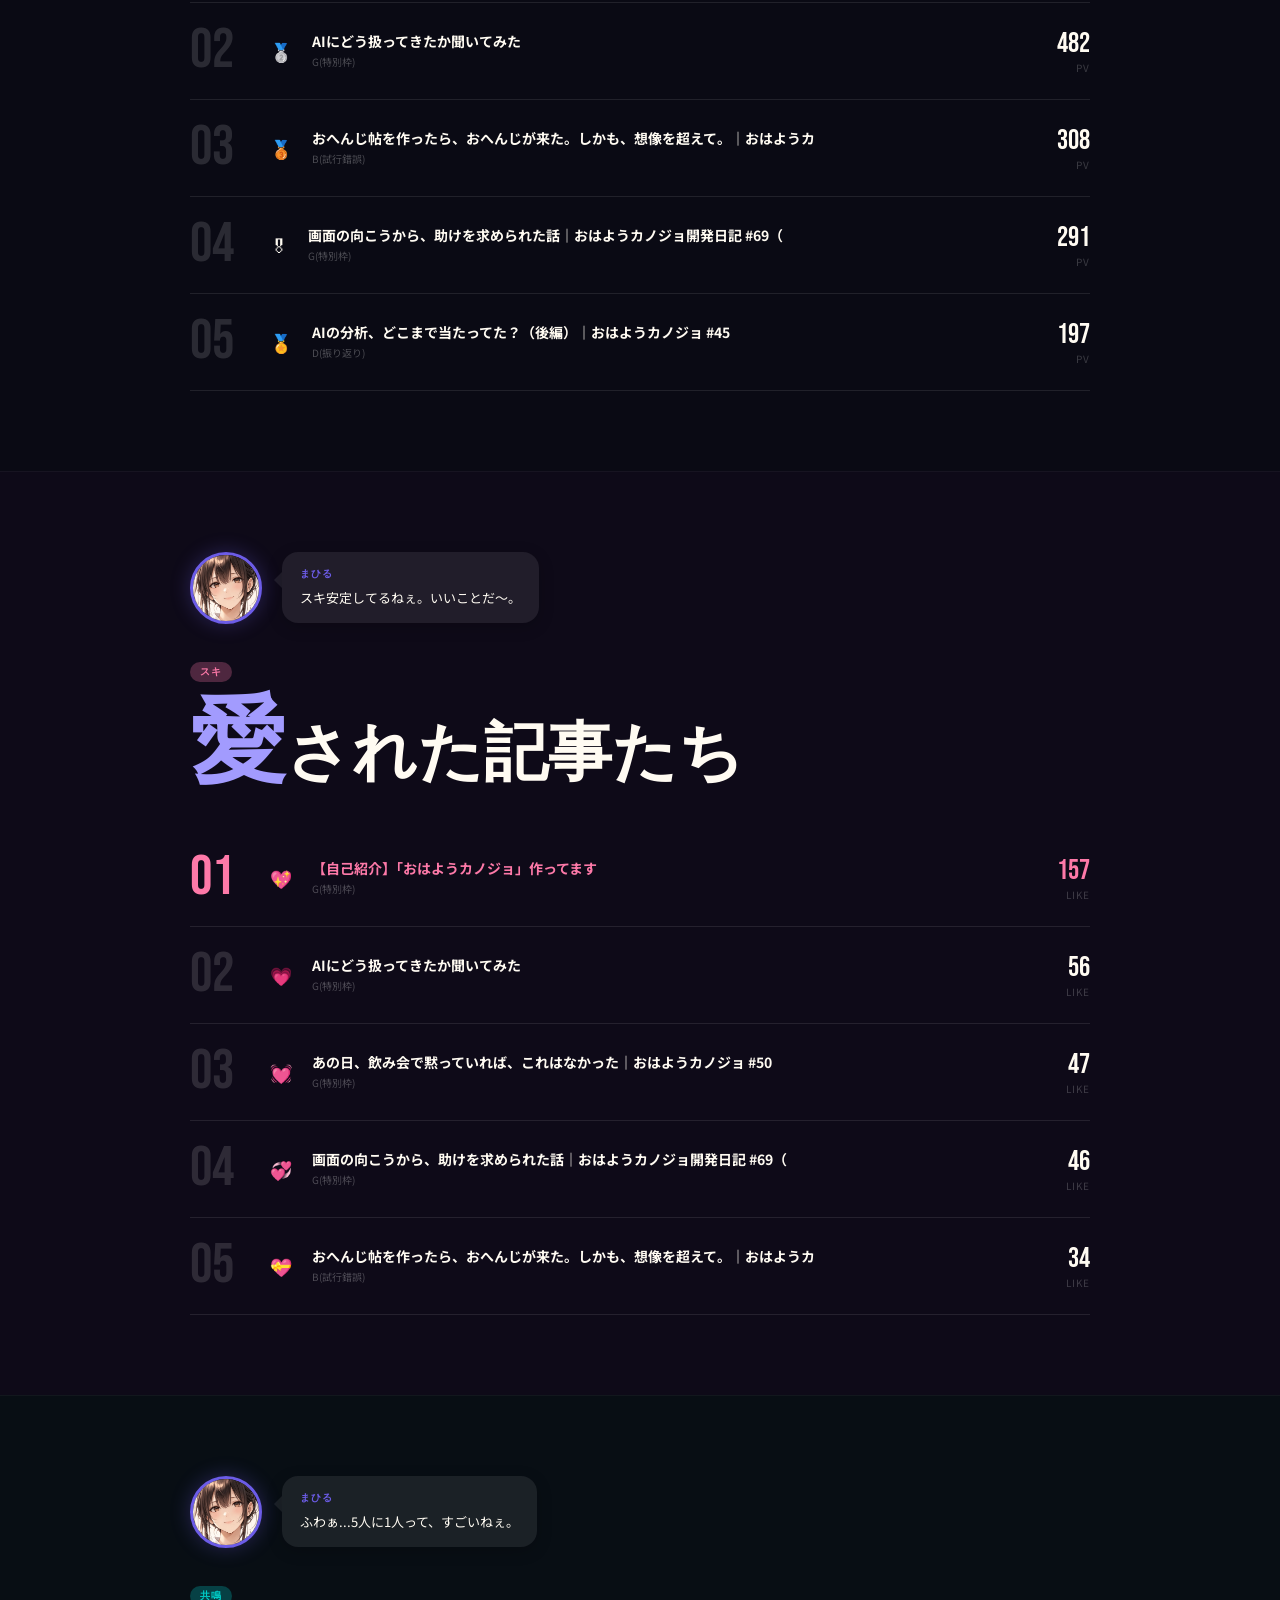
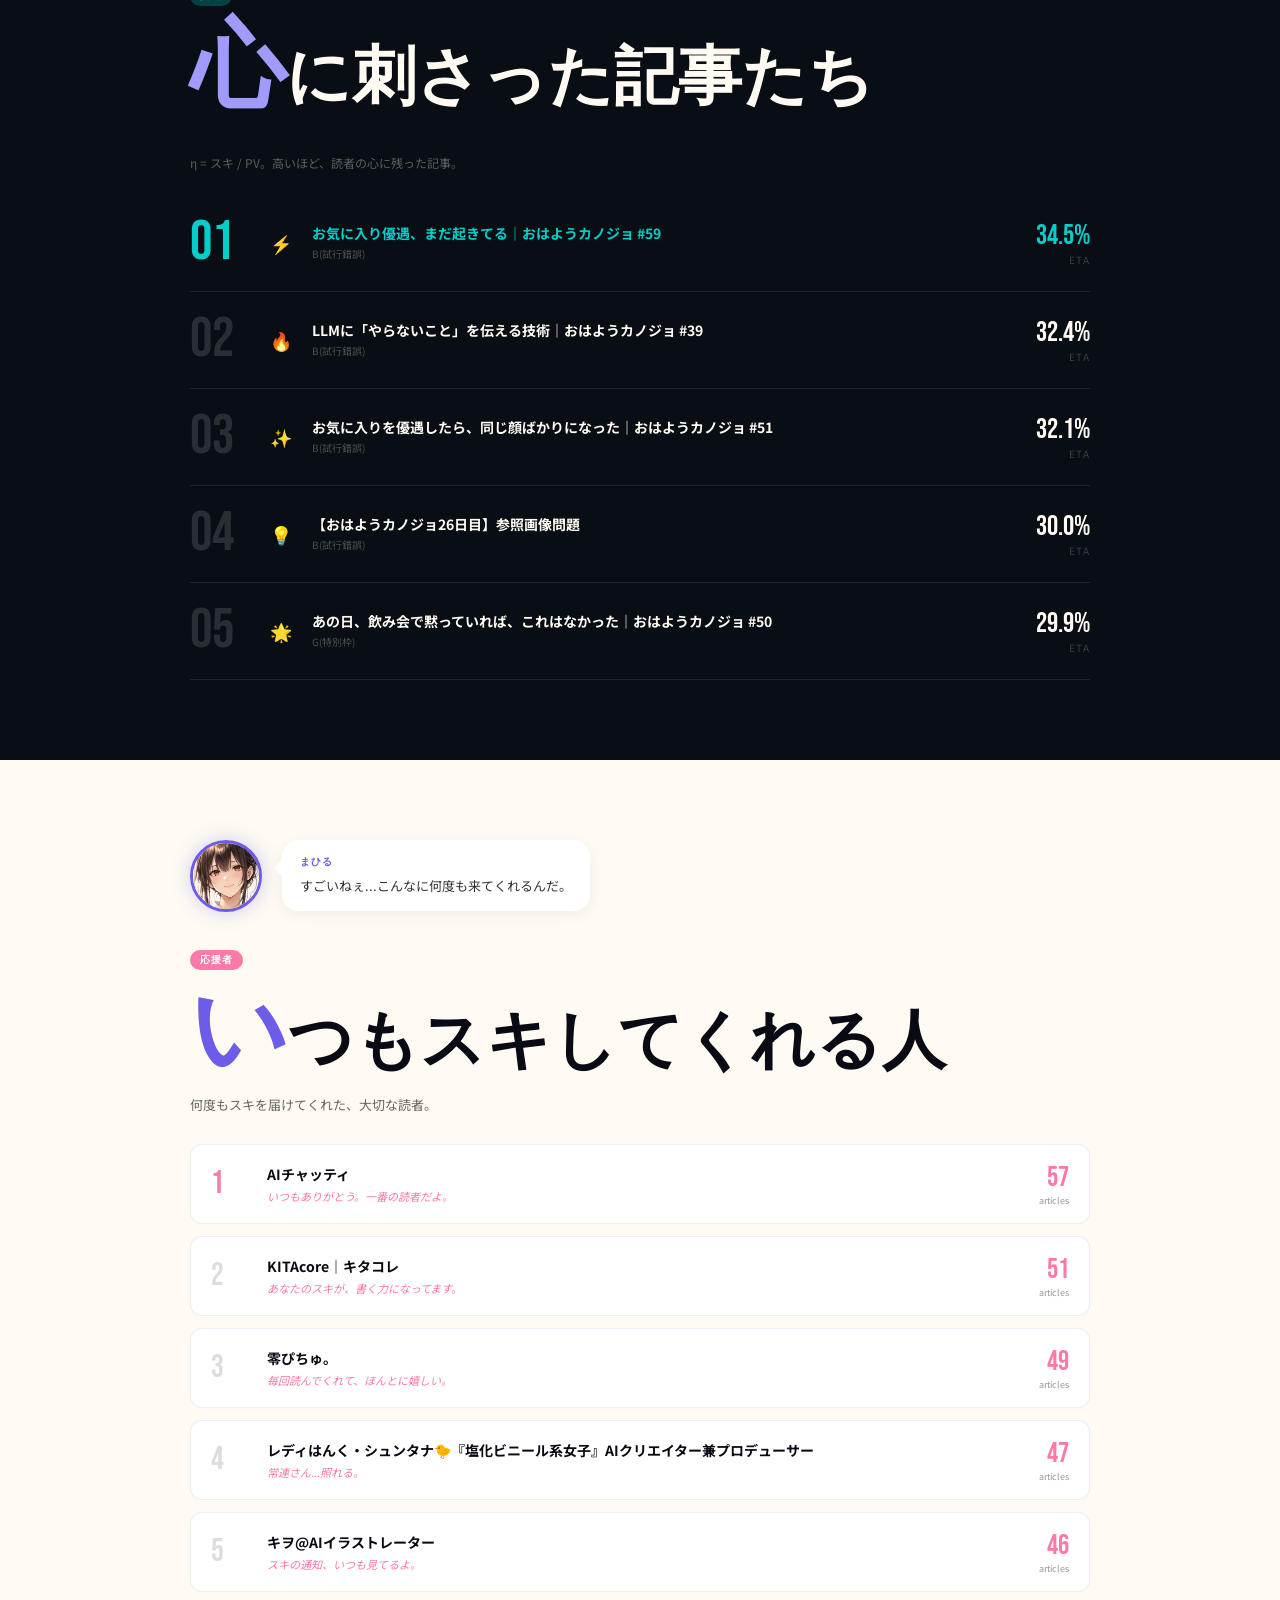
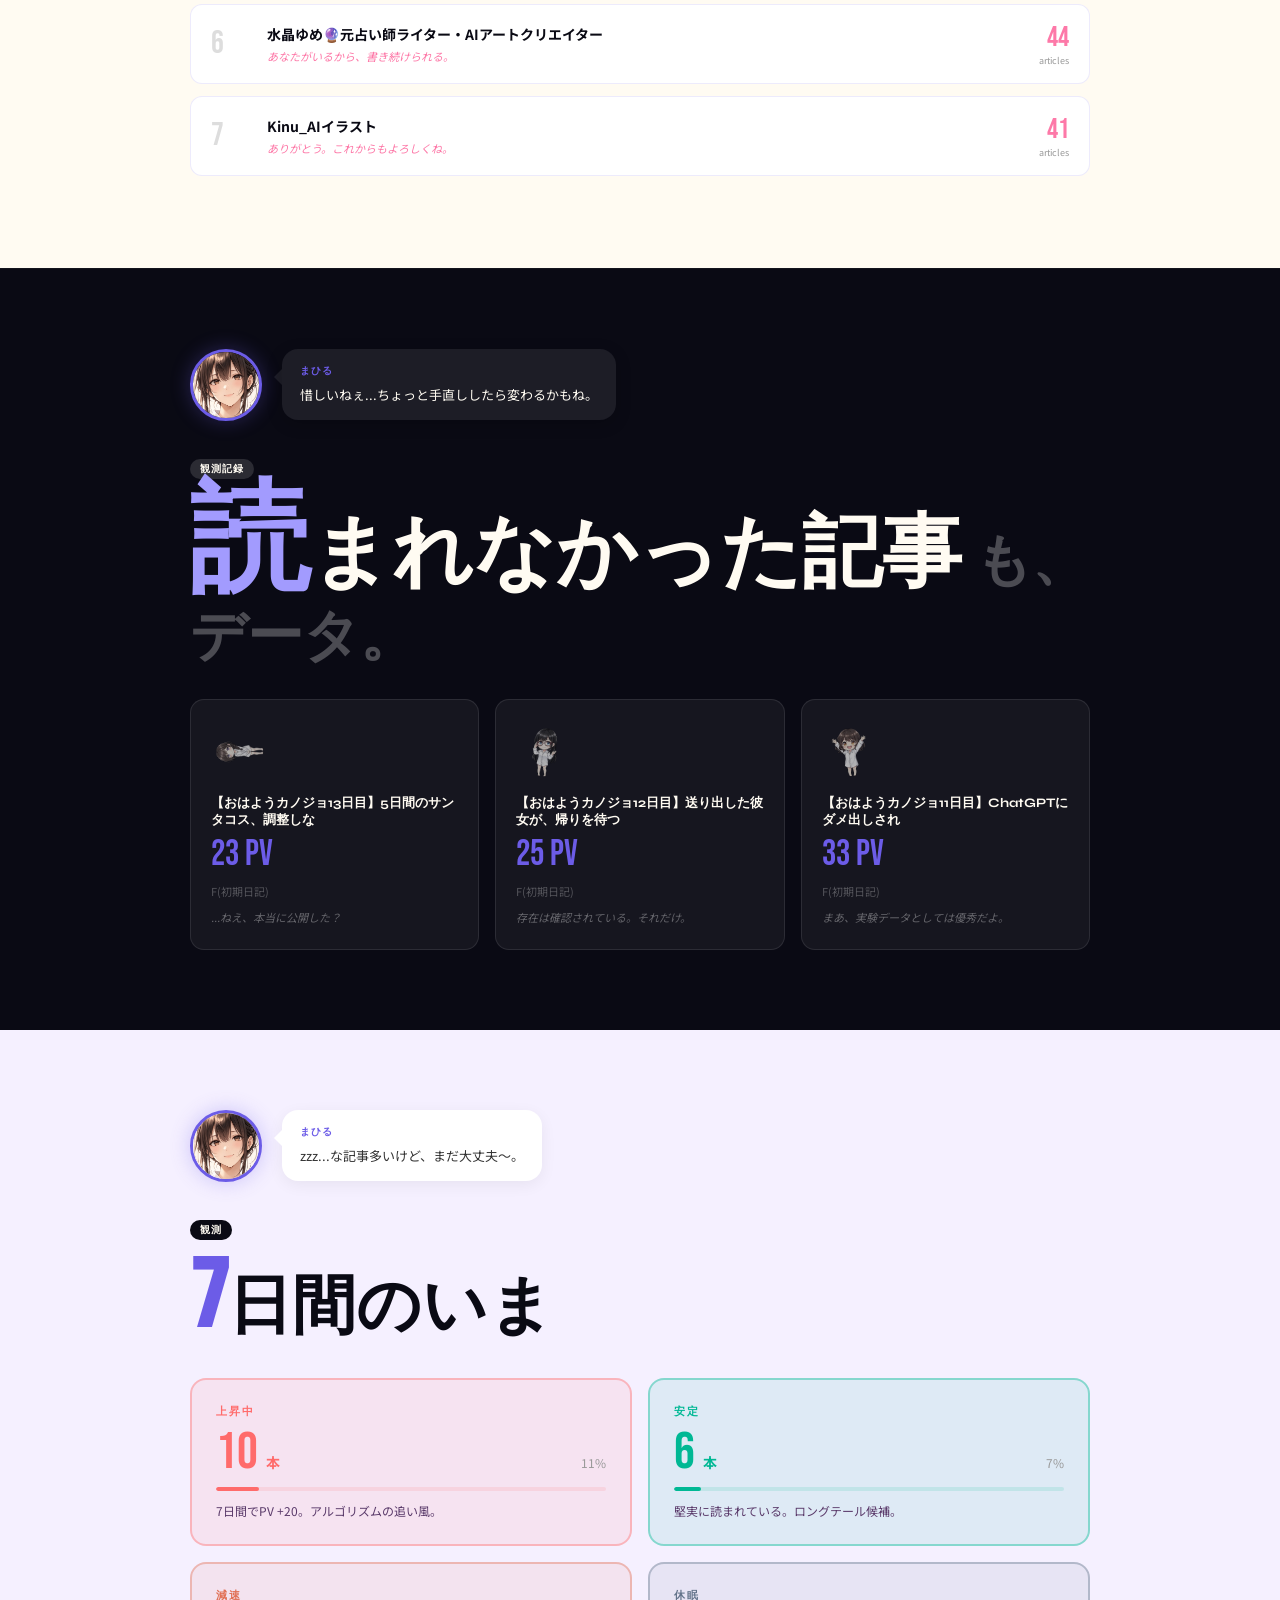
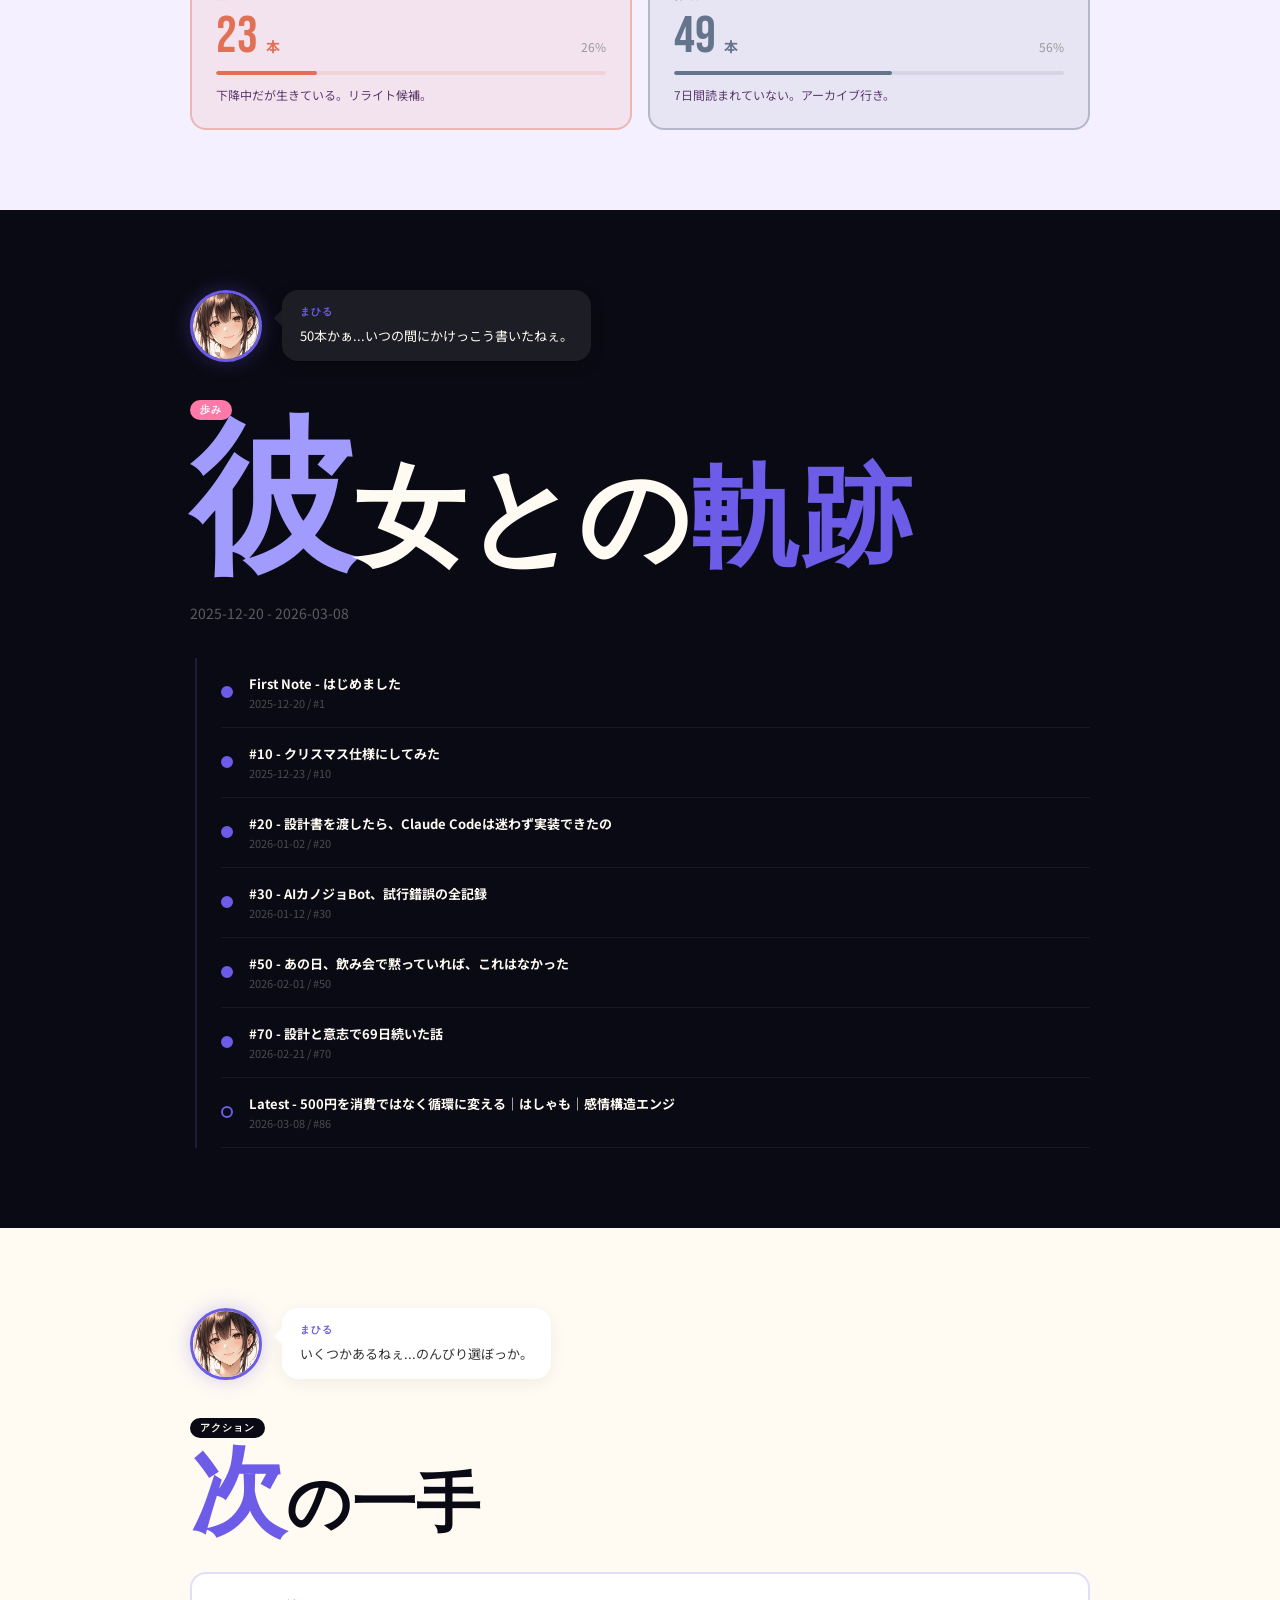
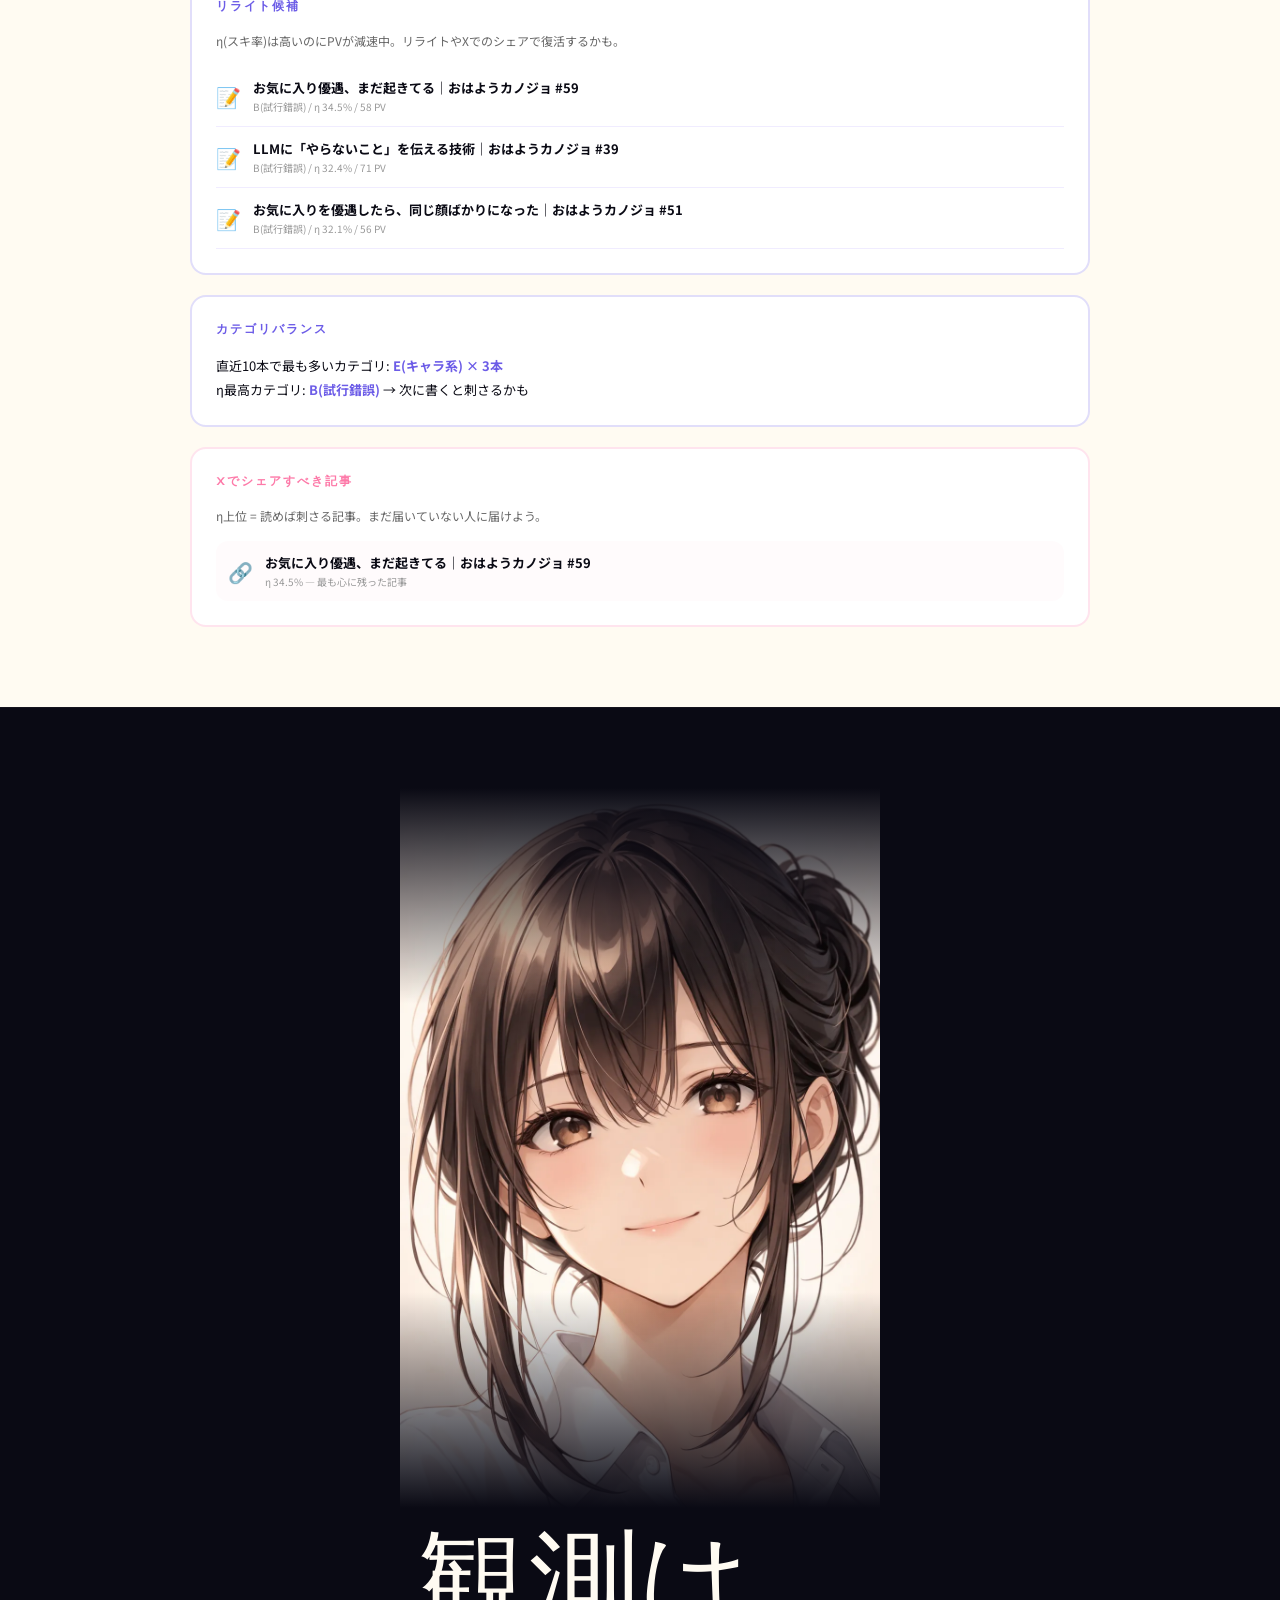
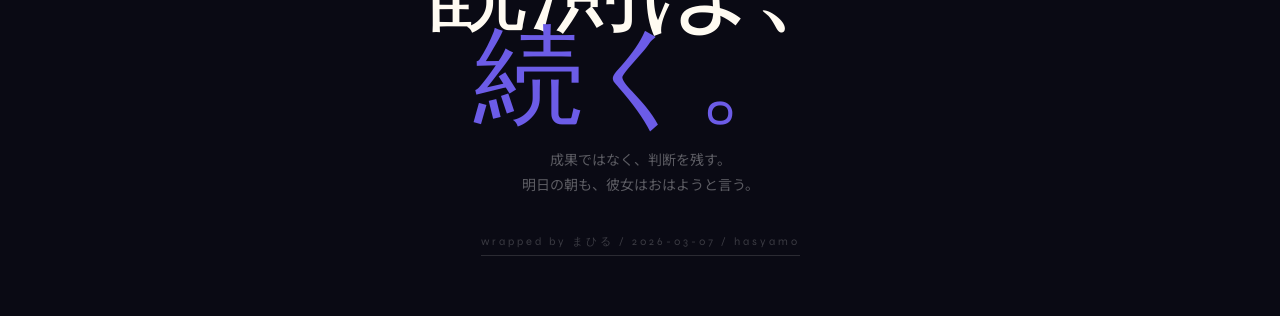
==== commit ebe4621e: "extract dialogue to girl-lines.js with expanded data-driven variants, unify badge labels to Japanese" ====
--- a/wrapped.html
+++ b/wrapped.html
@@ -183,6 +183,7 @@
   </div>
 </div>
 
+<script src="girl-lines.js?v=1"></script>
 <script>
 const INK = '#0a0a14';
 const CREAM = '#fffbf2';
@@ -219,148 +220,28 @@
 // るな: 活発で明るい、ワクワク感
 // まひる: リラックス、穏やか、ゆったり
 // 日和: おっとり癒し系お姉さん、丁寧で優しい
-const GIRL_LINES = {
-  hero: [
-    'おはよう。今日のデータ、整理しておいたよ。一緒に見よう。',
-    'おっはよー！今日もデータ盛りだくさんだよ！見てみて！',
-    'おはよう...ふふ、今日のデータ、穏やかに見ていこうね。',
-    'おはよ。...べつに、データまとめたわけじゃないし。ほら、早く見なさいよ。',
-    'おっはよー！金曜だよ！今週のデータ、ワクワクしない？',
-    'おはよ～...ゆっくり起きた？データ、のんびり見よっか。',
-    'おはようございます。新しい週のはじまりに、データを振り返ってみましょうね。',
-  ],
-  growth: [
-    '着実に積み上がってるね。継続の力って、やっぱりすごい。',
-    'えっ、この成長率すごくない！？めっちゃ伸びてるじゃん！',
-    'ゆっくりだけど、ちゃんと伸びてるね...安心する。',
-    'ふーん、まあまあじゃない。...って、結構すごいんだけど。',
-    'うわー、右肩上がり！この勢いで週末突入だね！',
-    'のんびり見てるけど...これ、結構すごいことしてるよね。',
-    'まあ、焦らなくていいんですよ。この成長カーブ、素敵です。',
-  ],
-  like: [
-    'スキの数は、読者が「もう一歩踏み込んだ」証拠。大事な指標だよ。',
-    'スキいっぱい！みんなの気持ちが詰まってるね！',
-    'スキを押してくれた人たち...一人一人の気持ちだね。',
-    '...スキが多いのは、まあ、いい記事だったってことでしょ。',
-    'スキがいっぱいの記事！愛されてるー！',
-    'スキって、嬉しいよね～。ほっこりする。',
-    'スキを押してくださった方々の想い、大切にしたいですね。',
-  ],
-  hallOfFame: [
-    'この結果は、丁寧に書いた記事への正当な評価だと思うよ。',
-    'ランキング発表～！ジャジャーン！どれもいい記事だよね！',
-    'よく読まれた記事たち...嬉しいね、ほんとに。',
-    '...まあ、当然の結果でしょ。いい記事書いてたし。',
-    'きゃー！ベスト記事、今週もキラキラしてるね！',
-    'ふふ、人気記事って何回見ても飽きないよね～。',
-    'どの記事も、読者の方の大切な時間をいただいたもの。ありがたいですね。',
-  ],
-  hallOfShame: [
-    '失敗のデータも、次に活かせる貴重な情報だから。大丈夫。',
-    'あはは、まあこういうのもあるよ！ドンマイドンマイ！',
-    '...読まれなくても、書いたこと自体に意味はあるから。',
-    'べ、べつに慰めてるわけじゃないけど...次があるでしょ。',
-    'ワーストでも気にしない！次で巻き返しちゃおう！',
-    'まあまあ、こういう日もあるよ～。お茶でも飲も？',
-    '失敗も含めて、全部あなたの大切な記録ですよ。',
-  ],
-  fans: [
-    'こうして応援してくれる人がいること、大切にしたいね。',
-    'すごい！こんなに常連さんいるんだ！みんなありがとー！',
-    'いつも読んでくれる人たち...あったかい気持ちになるね。',
-    'べつに感動とかしてないけど...ちゃんと感謝しときなさいよ。',
-    'ファンの人たちのスキ、めっちゃ嬉しいよね！',
-    'スキの通知が来るたび、つながりを感じるよね。',
-    '読者の皆さまのおかげで、ここまで来られたんですね。',
-  ],
-  eta: [
-    'スキ率は記事の質を測る重要な指標。しっかり見ていこう。',
-    'スキ率チェック！数字で見ると面白いよね～！',
-    'スキ率って...その記事がどれだけ心に届いたかってことだよね。',
-    'ふん、数字がすべてじゃないけど...スキ率は正直な指標よ。',
-    'スキ率ランキング～！どのカテゴリが強いかな？',
-    'のんびり分析するのも楽しいね～。',
-    'スキ率は読者の方の共感の深さ。大切にしたい数字ですね。',
-  ],
-  category: [
-    'どんなテーマで書いてきたか、データで可視化してみたよ。',
-    'カテゴリ分布！バランスどうかな？偏ってる？',
-    'こうやって見ると、書いてきたものの全体像が見えるね...。',
-    '...ちゃんとバランス考えて書いてるの？まあいいけど。',
-    'わー、こんなにいろんなジャンル書いてるんだ！すごい！',
-    'ジャンルの地図、面白いね～。どれが好き？',
-    '記事のカテゴリを俯瞰すると、あなたらしさが見えてきますね。',
-  ],
-  journey: [
-    'ここまでの軌跡、一つ一つが大切な記録だね。',
-    'うわー！こんなにたくさん書いてきたんだ！感動！',
-    'ゆっくり歩いてきた道のり...全部、大切な思い出だね。',
-    'べつに感慨深いとか...思ってないし。...すごいけど。',
-    'この道のり、振り返るとワクワクするね！',
-    'のんびり歩いてきたけど...ちゃんとここまで来たんだね。',
-    '一歩一歩、丁寧に積み重ねてきた道のり。素晴らしいですね。',
-  ],
-  action: [
-    'データを見た。次はどう動くか。ここからが設計だよ。',
-    'よーし！次のアクション、一緒に考えよ！',
-    '次にやること...焦らず、一つずつでいいからね。',
-    'データは揃ったでしょ。あとは動くだけよ。...頑張りなさいよ。',
-    '次のアクション！ワクワクするね！どれからやる？',
-    '次やること、のんびり選んでいいよ～。',
-    'データから見えた「次の一手」、一緒に考えましょうね。',
-  ],
-};
-
 function noteURL(key) { return 'https://note.com/hasyamo/n/' + key; }
 
 let _renderData = null;
 
 function getGirlLine(section) {
   const d = _renderData;
-  if (!d) return GIRL_LINES[section][TODAY_IDX];
   const i = TODAY_IDX;
-
-  // データ連動セリフ
-  // 月子(i=0)だけが数値を語る。他のキャラは性格に沿った感情的反応。
-  // 順番: [月子, 陽, しずく, 凛華, るな, まひる, 日和]
-  const dynamic = {
-    growth: () => {
-      if (d.pvGrowth >= 200) return [`PV成長率${d.pvGrowth}%。設計が正しかった証拠だね。`,'なんかすっごい伸びてない！？嬉しい！','こんなに伸びてる...みんなに届いてるんだね。','...ちょっと、これ結構すごいんじゃないの。','やばーい！めっちゃ伸びてるじゃん！','ふわぁ...なんかすごいことになってるね～。','こんなに成長していたんですね。嬉しいですね。'][i];
-      if (d.pvGrowth >= 100) return [`PV成長率${d.pvGrowth}%。倍以上に成長してるね。`,'おー！けっこう伸びてるよ！いい感じ！','ゆっくりだけど、ちゃんと大きくなってるね。','ふーん...まあ悪くないんじゃない。','いい感じに伸びてるね～！','のんびりでも、ちゃんと育ってるね～。','着実に成長していますね。素敵です。'][i];
-      if (d.likeGrowth > d.pvGrowth) return [`スキの伸びがPVを上回ってる。η上昇は記事の質が上がった証拠だよ。`,'なんかスキがたくさん！みんな好きって言ってくれてるよ！','スキが増えてる...あったかい気持ちになるね。','...スキが多いわね。まあ、いい記事書いてたし。','スキいっぱい！愛されてるね～！','スキが増えてる...いいことだね～。','スキが増えていますね。読者の方の気持ちが伝わってきます。'][i];
-      return null;
-    },
-    hallOfFame: () => {
-      if (d.top5PV.length > 0 && parseInt(d.top5PV[0].pv) >= 1000) return [`1位が${d.top5PV[0].pv.toLocaleString()}PV。1000超えは一つの壁を越えた証だね。`,'わーい！めっちゃ読まれてるじゃん！すごい！','たくさんの人に届いてるんだね...嬉しいな。','...ふん、まあ当然の結果よ。いい記事だったし。','すごーい！大人気じゃん！','ほぇ～、よく読まれてるねぇ。','たくさんの方に読んでいただけて、ありがたいですね。'][i];
-      return null;
-    },
-    hallOfShame: () => {
-      if (d.worst3.length > 0 && d.worst3[0].pv <= 10) return [`最下位は${d.worst3[0].pv}PV。でも、リリースしなければ観測データはゼロだった。`,'まあこういうのもあるよ！次があるじゃん！','読まれなくても、書いたこと自体に意味はあるから...。','べつに気にすることないでしょ。...次、頑張りなさいよ。','ドンマイドンマイ！次いこ次！','まあまあ、そんな日もあるよ～。','大丈夫ですよ。すべてが大切な経験です。'][i];
-      return null;
-    },
-    fans: () => {
-      if (d.topFans.length > 0 && d.topFans[0].count >= 20) return [`${d.topFans[0].name}さんが${d.topFans[0].count}回。リピート率から見て、確実にコアファンだね。`,'こんなに何回も来てくれる人がいるの！？嬉しすぎ！','何度も読みに来てくれるって...あったかいね。','...そんなに読んでくれてるの。べつに感動してないけど。','常連さんだ！ありがとーって伝えたいね！','何度も来てくれるって、嬉しいねぇ。','何度も足を運んでくださる方がいるんですね。ありがたいです。'][i];
-      return null;
-    },
-    eta: () => {
-      if (d.top5Eta.length > 0 && parseFloat(d.top5Eta[0].eta) >= 15) return [`η${d.top5Eta[0].eta}%。読者の${Math.round(100/parseFloat(d.top5Eta[0].eta))}人に1人がスキしてる。高い共鳴率だね。`,'めっちゃ心に刺さってるってことだよね！すごーい！','読んでくれた人の心に、ちゃんと届いてるんだね...。','...まあ、いい記事だったってことでしょ。認めるわ。','刺さる記事だー！キラキラしてる！','いい記事書いてるんだねぇ、すごいなぁ。','読者の方の心に深く届いているんですね。素敵です。'][i];
-      return null;
-    },
-    action: () => {
-      if (d.rewriteCandidates.length >= 3) return ['リライト候補が3本。週末の「一つだけ壊す」対象を選ぼう。','やることいっぱいだね！どれからやる？','やれることがある...一つずつ、ゆっくりね。','候補が揃ってるでしょ。さっさと選びなさいよ。','いっぱいある！ワクワクするね！','いくつかあるねぇ...のんびり選ぼっか。','いくつか候補がありますね。一つずつ向き合いましょう。'][i];
-      if (d.rewriteCandidates.length === 0) return ['リライト候補がゼロ。今は新しい記事を書くフェーズだね。','新しいの書こ！まっさらなキャンバスだよ！','今は新しいものを生み出す時間だね...。','候補がないなら新しいの書きなさいよ。待ってないけど。','新しいの書けるチャンスだね！','なーんもないし、新しいの書く～？','新しい記事に集中できる時ですね。'][i];
-      return null;
-    },
-    journey: () => {
-      if (d.journeyCount >= 100) return [`${d.journeyCount}本。100本超えは統計的にも有意なデータ量だよ。`,'100本超え！？すごーい！お祝いだよ！','100本...ここまで歩いてきたんだね。感慨深い。','100本超え...やるじゃない。ちょっとだけ見直したわ。','100本おめでとー！！パーティーだね！','100本かぁ...のんびり続けてたら来ちゃったね～。','100本を超えましたね。一つ一つが大切な記録です。'][i];
-      if (d.daysSinceStart >= 90) return [`${d.daysSinceStart}日。3ヶ月超えの継続率は、設計が機能している証拠だね。`,'3ヶ月以上続いてる！すごい！えらい！','3ヶ月以上...ずっと続けてきたんだね。','3ヶ月？...ふん、まあ続いてるわね。','3ヶ月突破～！やったね！','3ヶ月かぁ...気づいたらここまで来てたね～。','3ヶ月を超えましたね。丁寧に歩んでこられた道のりです。'][i];
-      return null;
-    },
-  };
-
-  const fn = dynamic[section];
-  return (fn && fn()) || GIRL_LINES[section][TODAY_IDX];
+  const fallback = GIRL_LINES[section] ? GIRL_LINES[section][i] : '';
+
+  if (!d) return fallback;
+
+  const rules = GIRL_DYNAMIC[section];
+  if (rules) {
+    for (const rule of rules) {
+      if (rule.cond(d)) {
+        const line = rule.lines[i];
+        return typeof line === 'function' ? line(d) : line;
+      }
+    }
+  }
+
+  return fallback;
 }
 
 // Navigator component HTML
@@ -687,7 +568,7 @@
     <!-- FOLLOWER CHART -->
     <section class="sec" style="background:${CREAM};padding:48px 32px">
       <div style="max-width:900px;margin:0 auto">
-        <span class="badge" style="background:${PINK};color:#fff;margin-bottom:16px;display:inline-block">FOLLOWERS</span>
+        <span class="badge" style="background:${PINK};color:#fff;margin-bottom:16px;display:inline-block">仲間</span>
         <h2 class="dc" style="font-family:var(--font-display);font-size:clamp(28px,7vw,64px);line-height:1;margin-bottom:24px">
           フォロワーの軌跡
         </h2>
@@ -698,8 +579,8 @@
     </section>
 
     <!-- CAST -->
-    <section class="sec" style="max-width:900px;margin:0 auto;text-align:center">
-      <span class="badge" style="background:${ACCENT};color:#fff;margin-bottom:16px">CAST</span>
+    <section class="sec" style="max-width:900px;margin:0 auto">
+      <span class="badge" style="background:${PINK};color:#fff;margin-bottom:16px">キャスト</span>
       <h2 class="dc" style="font-family:var(--font-display);font-size:clamp(38px,9vw,80px);line-height:.9;margin-top:12px">
         7つの朝、7人の彼女
       </h2>
@@ -715,7 +596,7 @@
       ${navi('growth', false)}
       <div class="growth-grid">
         <div>
-          <span class="badge" style="background:${ACCENT};color:#fff;margin-bottom:16px">成長記録</span>
+          <span class="badge" style="background:${GREEN};color:#fff;margin-bottom:16px">成長記録</span>
           <h2 class="dc" style="font-family:var(--font-display);font-size:clamp(38px,9vw,80px);line-height:.9;margin-top:12px">
             はじまりから今日まで<br><span style="color:${ACCENT}">+${d.pvGrowth}%</span>
           </h2>
@@ -747,7 +628,7 @@
         ${navi('category', false)}
         <span class="badge" style="background:${INK};color:${CREAM};margin-bottom:16px">カテゴリ</span>
         <h2 class="dc" style="font-family:var(--font-display);font-size:clamp(30px,8vw,64px);line-height:.9;margin-bottom:12px">
-          書いてきたものの<br>地図
+          書いてきたものの地図
         </h2>
         <p style="font-size:13px;color:#666;margin-bottom:24px">${d.totalArt}本の記事を A〜G に分類</p>
         <div class="cat-bar">${catBarHTML}</div>
@@ -762,8 +643,8 @@
     <!-- ETA by CATEGORY -->
     <section class="sec" style="max-width:900px;margin:0 auto">
       ${navi('eta', false)}
-      <div style="display:flex;align-items:baseline;gap:12px;margin-bottom:36px;flex-wrap:wrap">
-        <span class="badge" style="background:${ACCENT};color:#fff">ETA RANKING</span>
+      <div style="margin-bottom:36px">
+        <span class="badge" style="background:${CYAN};color:#fff;margin-bottom:16px;display:inline-block">分析</span>
         <h2 class="dc" style="font-family:var(--font-display);font-size:clamp(28px,7vw,64px);line-height:1">カテゴリ別 スキ率通信簿</h2>
       </div>
       <p style="font-size:13px;color:#666;margin-bottom:24px;line-height:1.7">
@@ -776,8 +657,8 @@
     <section class="sec" style="background:${INK};color:${CREAM}">
       <div style="max-width:900px;margin:0 auto">
         ${navi('hallOfFame', true)}
-        <div style="display:flex;align-items:baseline;gap:12px;margin-bottom:36px;flex-wrap:wrap">
-          <span class="badge" style="background:${ACCENT};color:#fff">HALL OF FAME</span>
+        <div style="margin-bottom:36px">
+          <span class="badge" style="background:${GOLD};color:${INK};margin-bottom:16px;display:inline-block">人気記事</span>
           <h2 class="dc-light" style="font-family:var(--font-display);font-size:clamp(28px,7vw,64px);line-height:1">読まれた記事たち</h2>
         </div>
         ${d.top5PV.map((a, i) => `
@@ -801,8 +682,8 @@
     <section class="sec" style="background:#0e0a18;color:${CREAM};border-top:1px solid #ffffff0a">
       <div style="max-width:900px;margin:0 auto">
         ${navi('like', true)}
-        <div style="display:flex;align-items:baseline;gap:12px;margin-bottom:36px;flex-wrap:wrap">
-          <span class="badge" style="background:${PINK}44;color:${PINK}">スキ</span>
+        <div style="margin-bottom:36px">
+          <span class="badge" style="background:${PINK}44;color:${PINK};margin-bottom:16px;display:inline-block">スキ</span>
           <h2 class="dc-light" style="font-family:var(--font-display);font-size:clamp(28px,7vw,64px);line-height:1">愛された記事たち</h2>
         </div>
         ${d.top5Like.map((a, i) => `
@@ -826,8 +707,8 @@
     <section class="sec" style="background:#080e14;color:${CREAM};border-top:1px solid #ffffff0a">
       <div style="max-width:900px;margin:0 auto">
         ${navi('eta', true)}
-        <div style="display:flex;align-items:baseline;gap:12px;margin-bottom:36px;flex-wrap:wrap">
-          <span class="badge" style="background:${CYAN}44;color:${CYAN}">QUALITY</span>
+        <div style="margin-bottom:36px">
+          <span class="badge" style="background:${CYAN}44;color:${CYAN};margin-bottom:16px;display:inline-block">共鳴</span>
           <h2 class="dc-light" style="font-family:var(--font-display);font-size:clamp(28px,7vw,64px);line-height:1">心に刺さった記事たち</h2>
         </div>
         <p style="font-size:12px;color:#ffffff55;margin-bottom:24px">η = スキ / PV。高いほど、読者の心に残った記事。</p>
@@ -852,8 +733,8 @@
     <section class="sec" style="background:${CREAM}">
       <div style="max-width:900px;margin:0 auto">
         ${navi('fans', false)}
-        <div style="display:flex;align-items:baseline;gap:12px;margin-bottom:12px;flex-wrap:wrap">
-          <span class="badge" style="background:${PINK};color:#fff">YOUR FANS</span>
+        <div style="margin-bottom:12px">
+          <span class="badge" style="background:${PINK};color:#fff;margin-bottom:16px;display:inline-block">応援者</span>
           <h2 class="dc" style="font-family:var(--font-display);font-size:clamp(28px,7vw,64px);line-height:1">いつもスキしてくれる人</h2>
         </div>
         <p style="font-size:13px;color:#666;margin-bottom:28px;line-height:1.7">
@@ -867,9 +748,9 @@
     <section class="sec" style="background:${INK};color:${CREAM};border-top:1px solid #ffffff0a">
       <div style="max-width:900px;margin:0 auto">
         ${navi('hallOfShame', true)}
-        <span class="badge" style="background:#ffffff22;color:${CREAM};margin-bottom:12px;display:inline-block">HALL OF SHAME</span>
+        <span class="badge" style="background:#ffffff22;color:${CREAM};margin-bottom:12px;display:inline-block">観測記録</span>
         <h2 class="dc-light" style="font-family:var(--font-display);font-size:clamp(38px,10vw,80px);line-height:.88;margin-bottom:8px">
-          読まれなかった記事<br>
+          読まれなかった記事
           <span style="color:#ffffff44;font-size:70%">も、データ。</span>
         </h2>
         <div class="worst-grid" style="display:grid;grid-template-columns:repeat(3,1fr);gap:16px;margin-top:32px">
@@ -891,9 +772,10 @@
     <!-- TREND -->
     <section class="sec" style="background:#f5f0ff">
       <div style="max-width:900px;margin:0 auto">
-        <span class="badge" style="background:${INK};color:${CREAM};margin-bottom:16px;display:inline-block">STATUS</span>
+        ${navi('trend', false)}
+        <span class="badge" style="background:${INK};color:${CREAM};margin-bottom:16px;display:inline-block">観測</span>
         <h2 class="dc" style="font-family:var(--font-display);font-size:clamp(30px,8vw,64px);line-height:.9;margin-bottom:36px">
-          7日間の<br>いま
+          7日間のいま
         </h2>
         <div class="trend-grid" style="display:grid;grid-template-columns:1fr 1fr;gap:16px">
           ${[
@@ -923,9 +805,9 @@
     <section class="sec" style="background:${INK};color:${CREAM}">
       <div style="max-width:900px;margin:0 auto">
         ${navi('journey', true)}
-        <span class="badge" style="background:${ACCENT};color:#fff;margin-bottom:16px">JOURNEY</span>
+        <span class="badge" style="background:${PINK};color:#fff;margin-bottom:16px">歩み</span>
         <h2 class="dc-light" style="font-family:var(--font-display);font-size:clamp(44px,12vw,110px);line-height:.85;margin-bottom:24px">
-          彼女との<br><span style="color:${ACCENT}">軌跡</span>
+          彼女との<span style="color:${ACCENT}">軌跡</span>
         </h2>
         <p style="font-size:14px;color:#ffffff55;margin-bottom:32px;line-height:1.8">
           ${d.firstArticleDate} - ${d.lastArticleDate}
@@ -941,7 +823,7 @@
     <section class="sec" style="background:${CREAM};overflow:hidden">
       <div style="max-width:900px;margin:0 auto">
         ${navi('action', false)}
-        <span class="badge" style="background:${ACCENT};color:#fff;margin-bottom:16px;display:inline-block">NEXT ACTION</span>
+        <span class="badge" style="background:${INK};color:${CREAM};margin-bottom:16px;display:inline-block">アクション</span>
         <h2 class="dc" style="font-family:var(--font-display);font-size:clamp(30px,8vw,64px);line-height:.9;margin-bottom:32px">
           次の一手
         </h2>
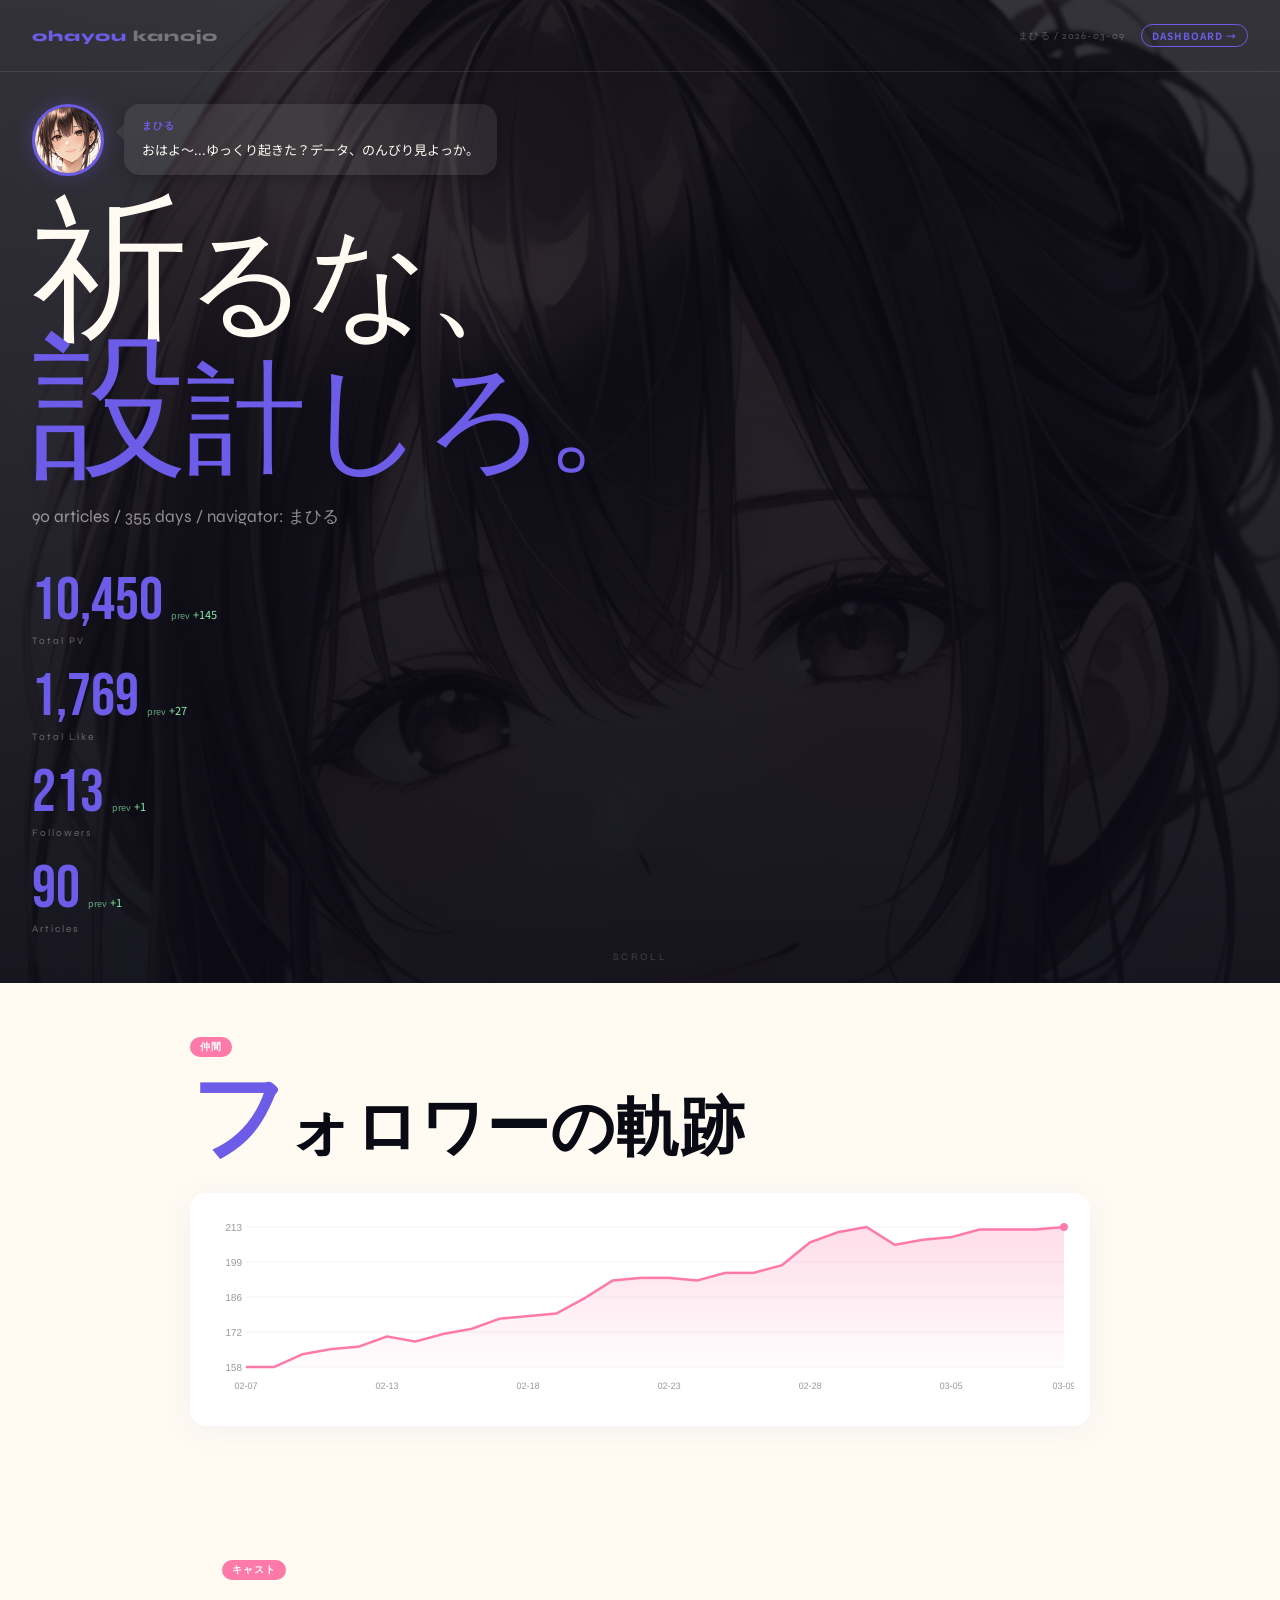
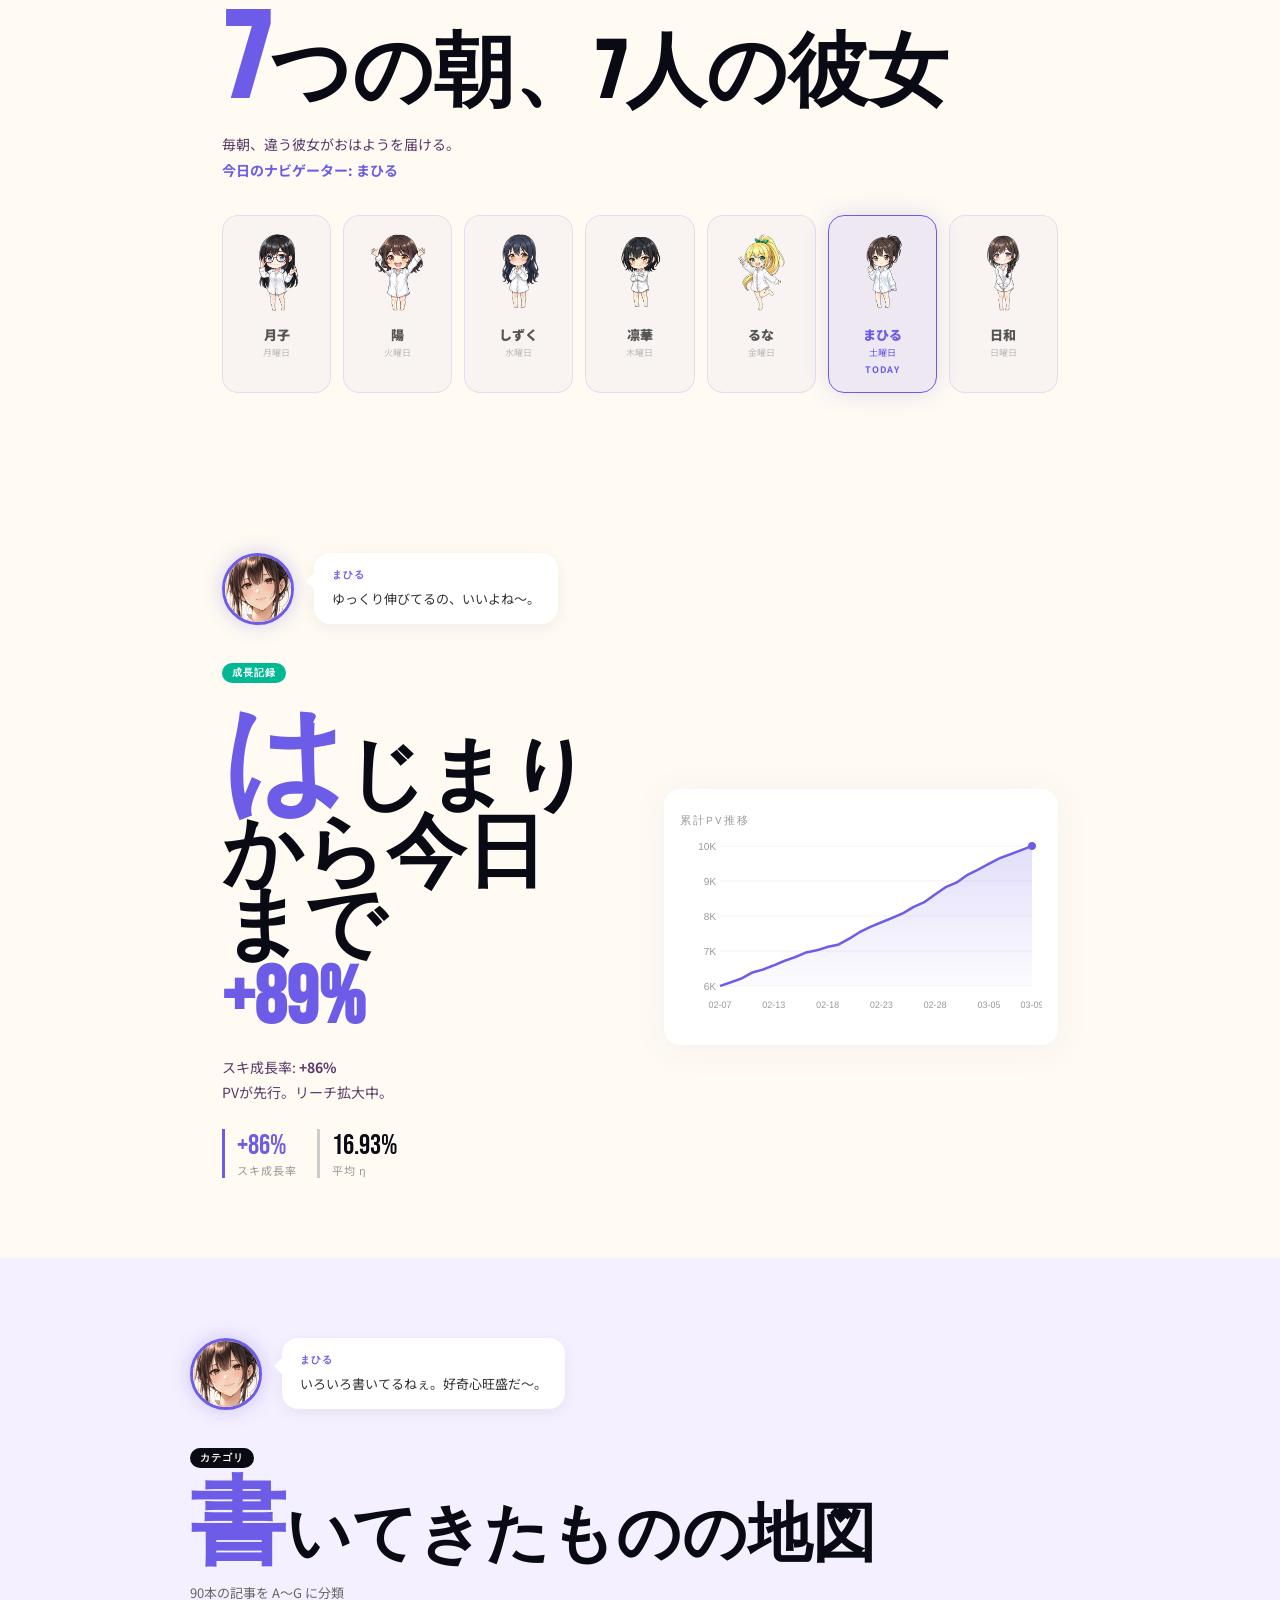
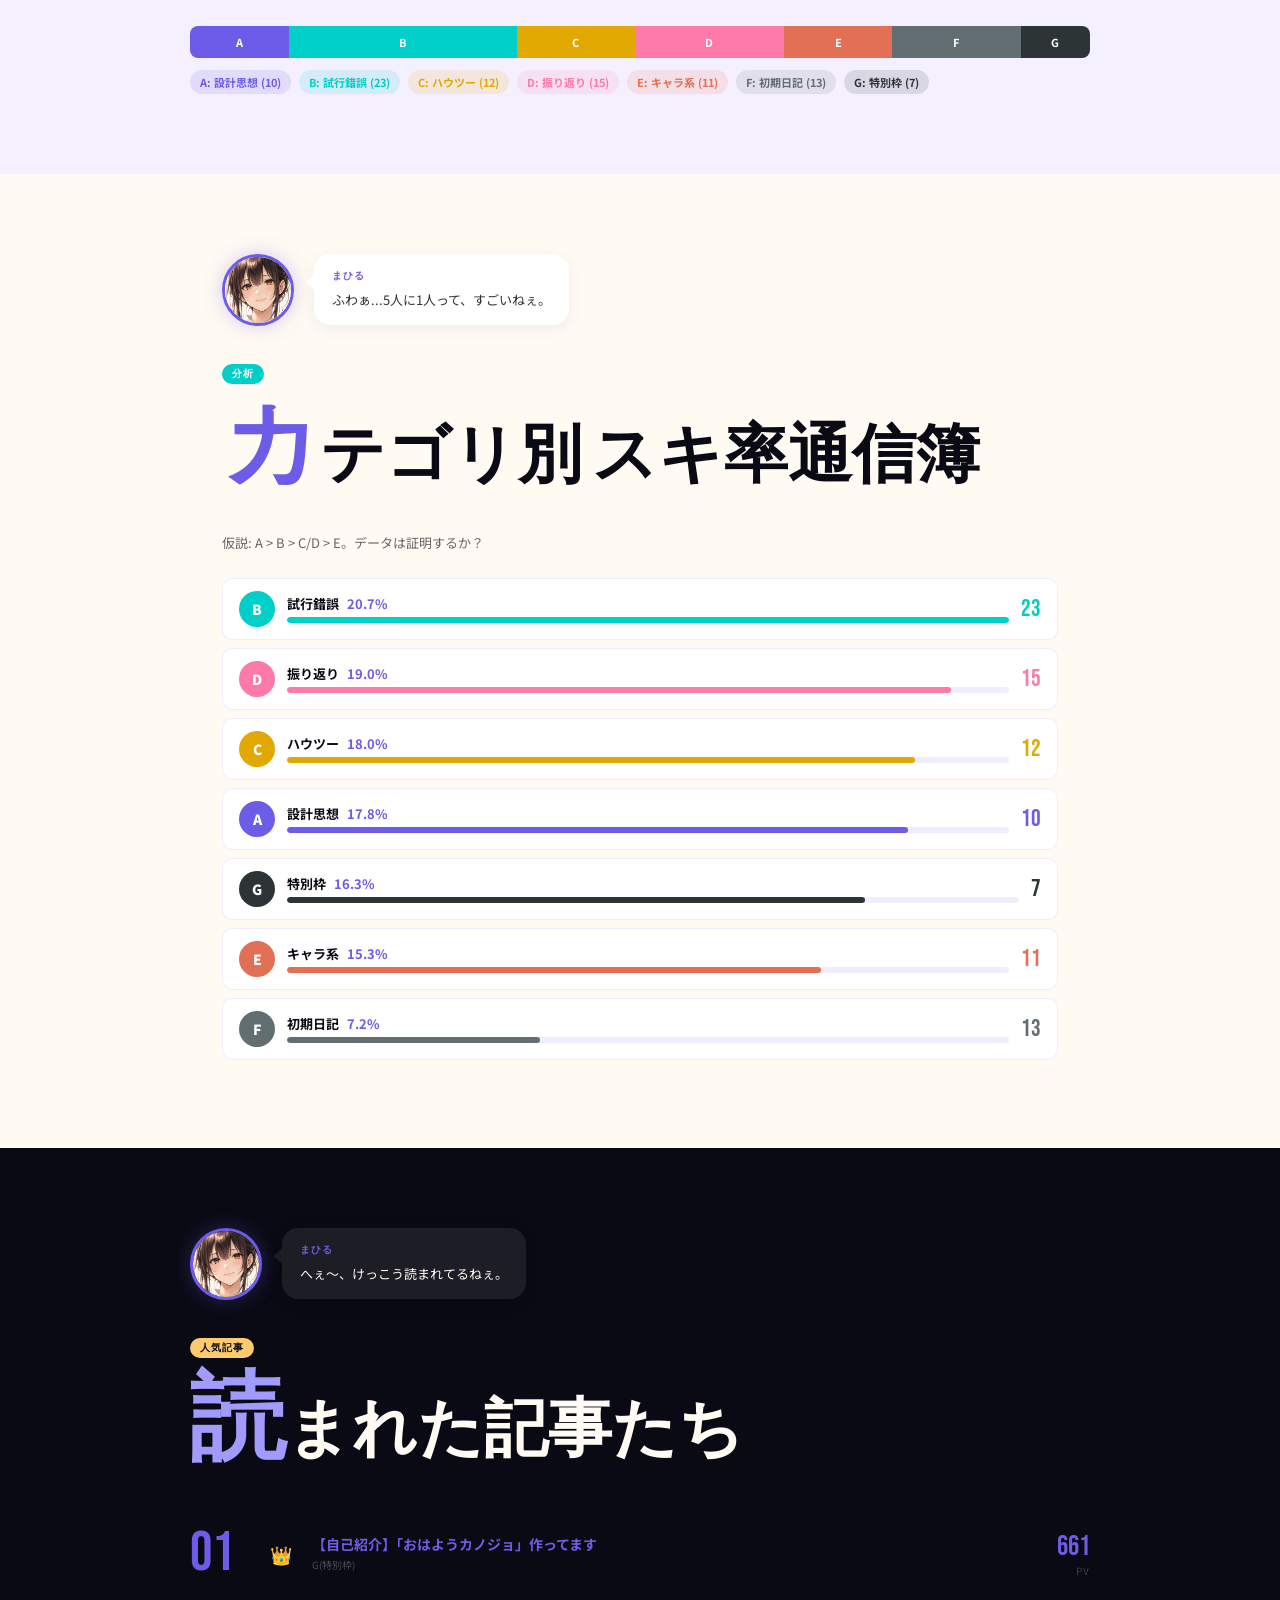
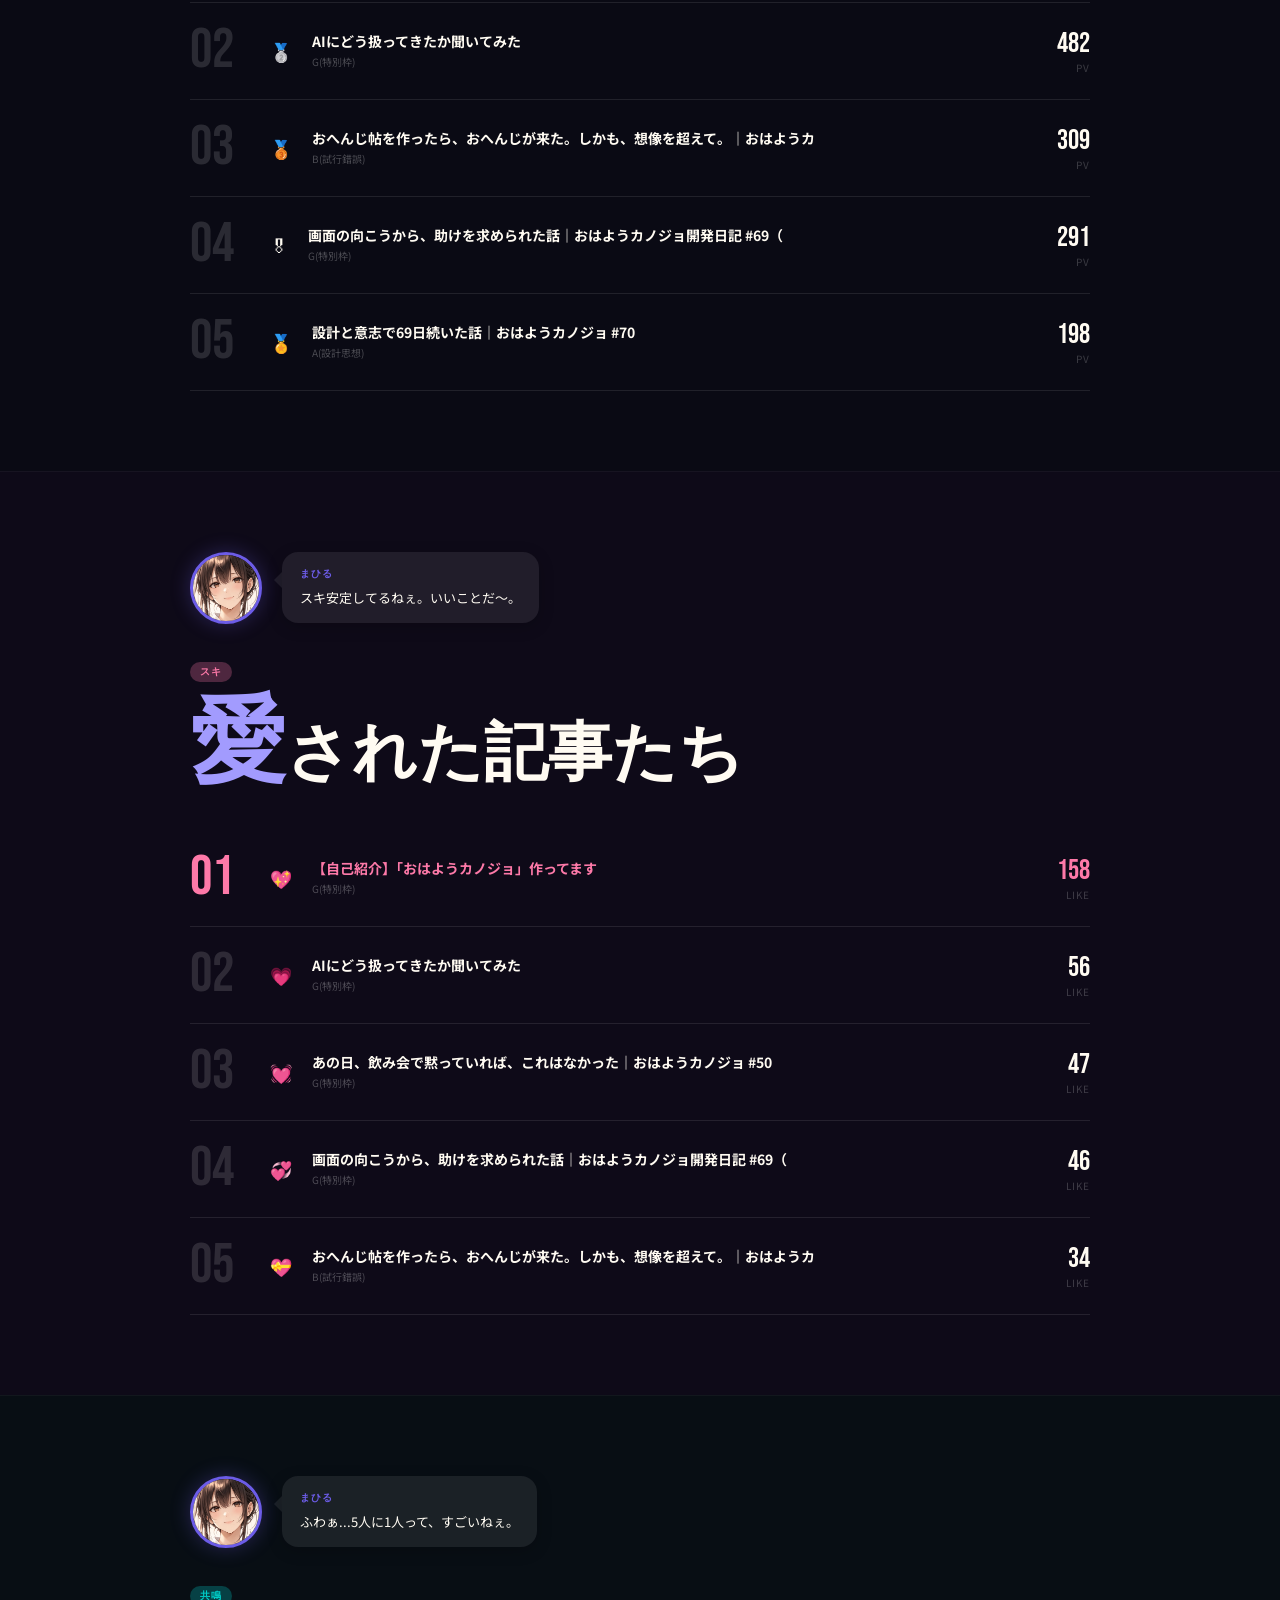
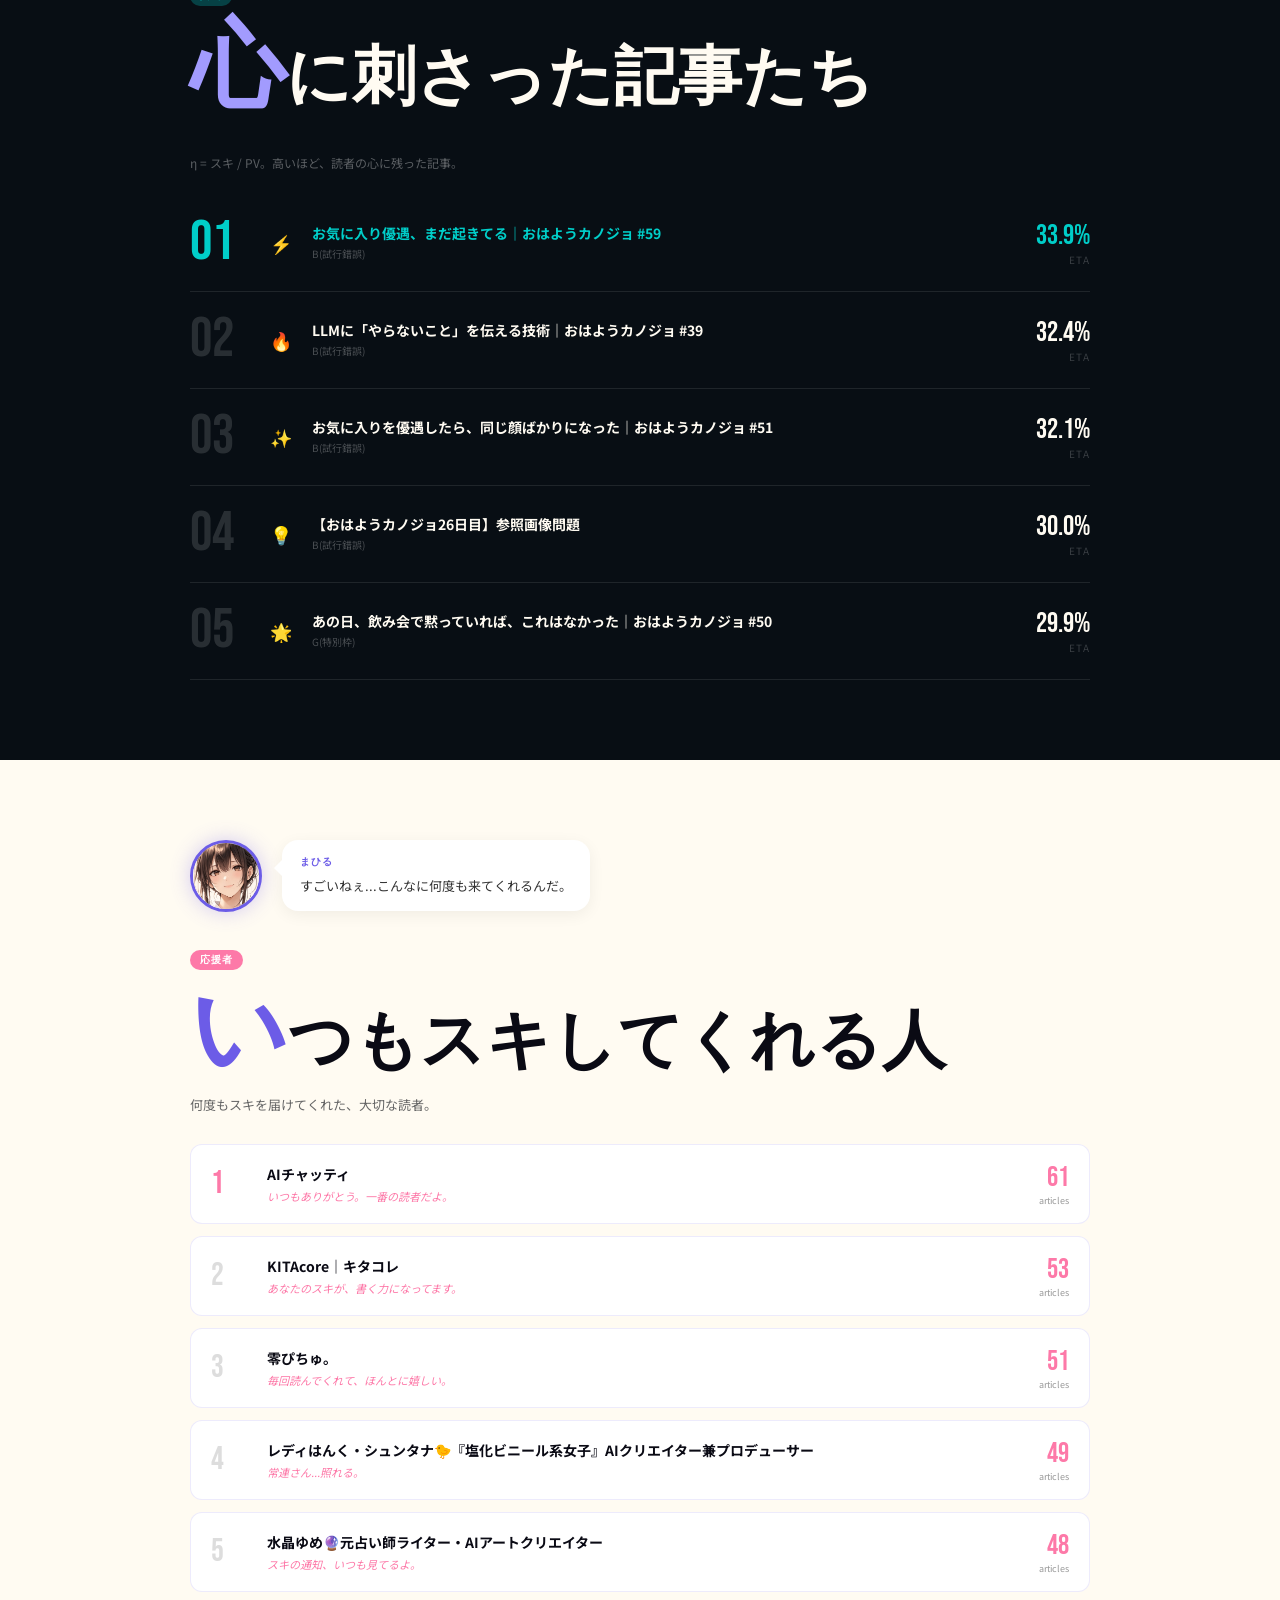
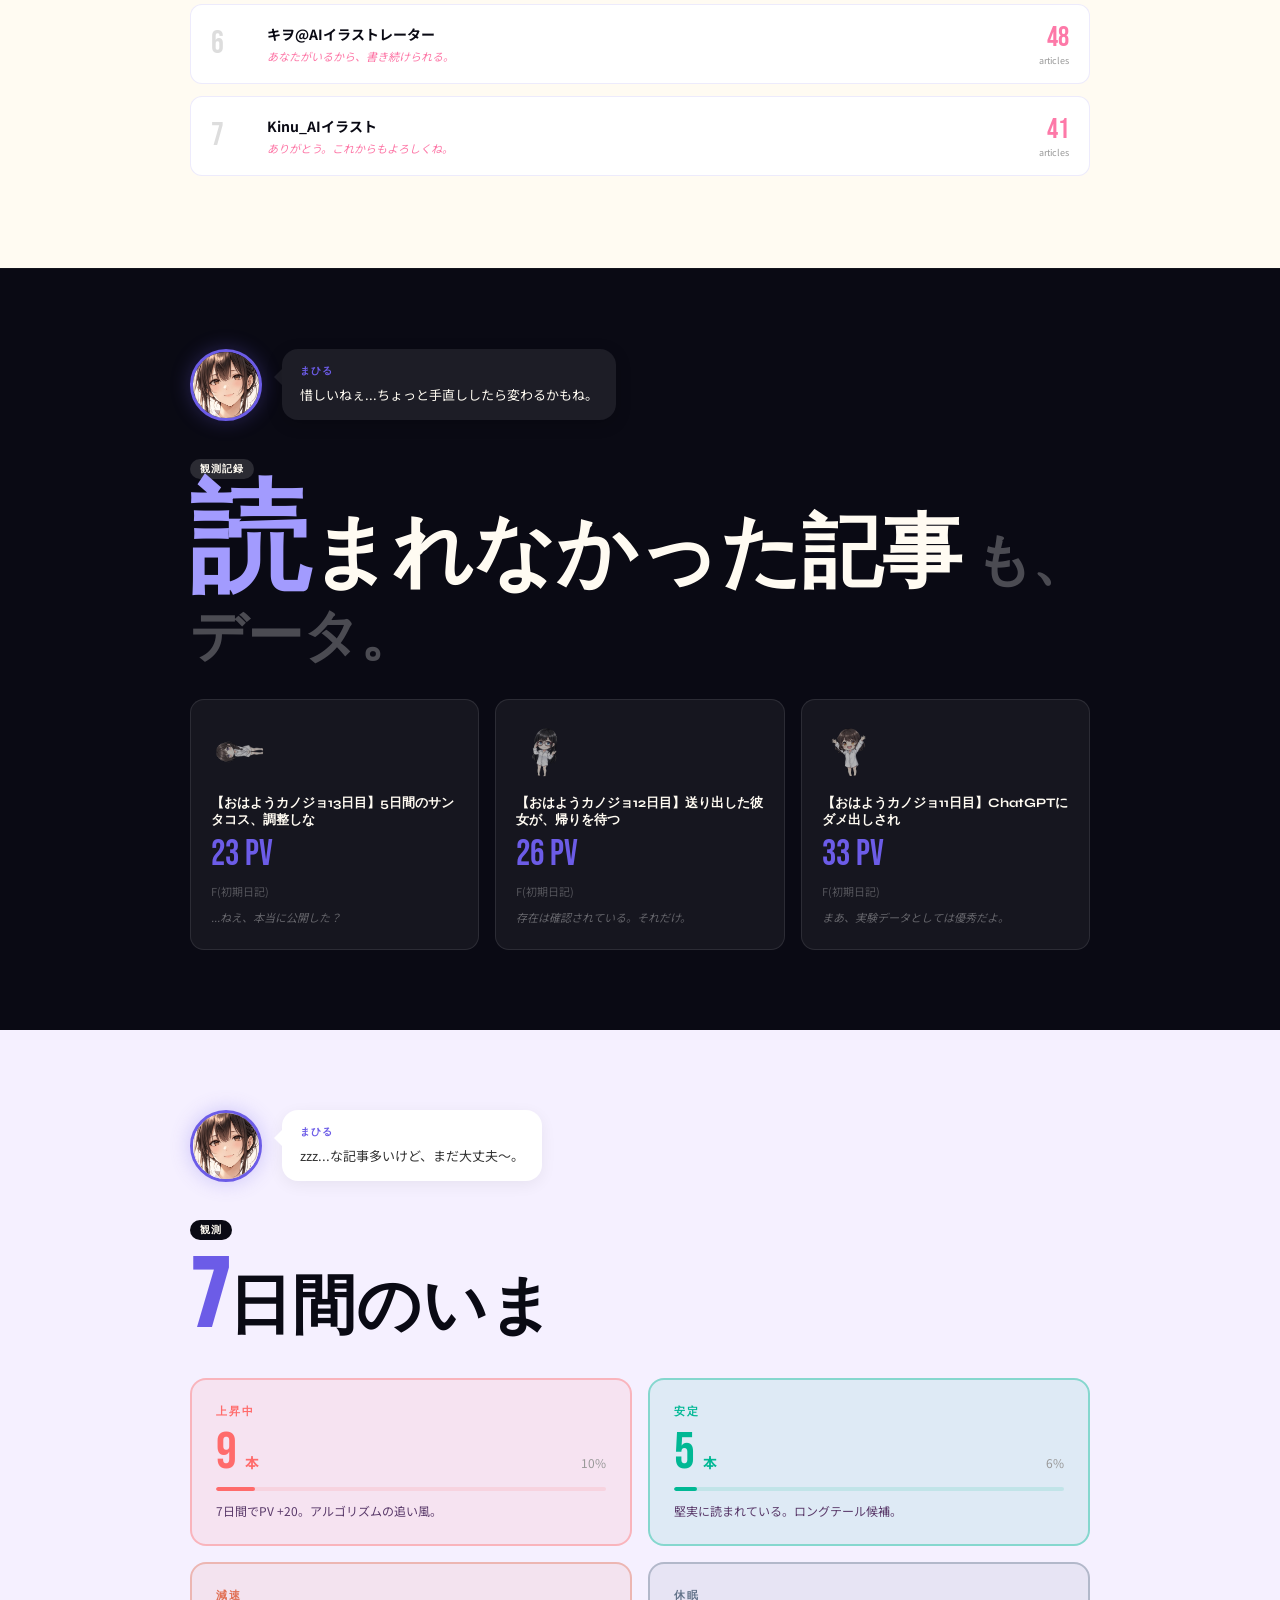
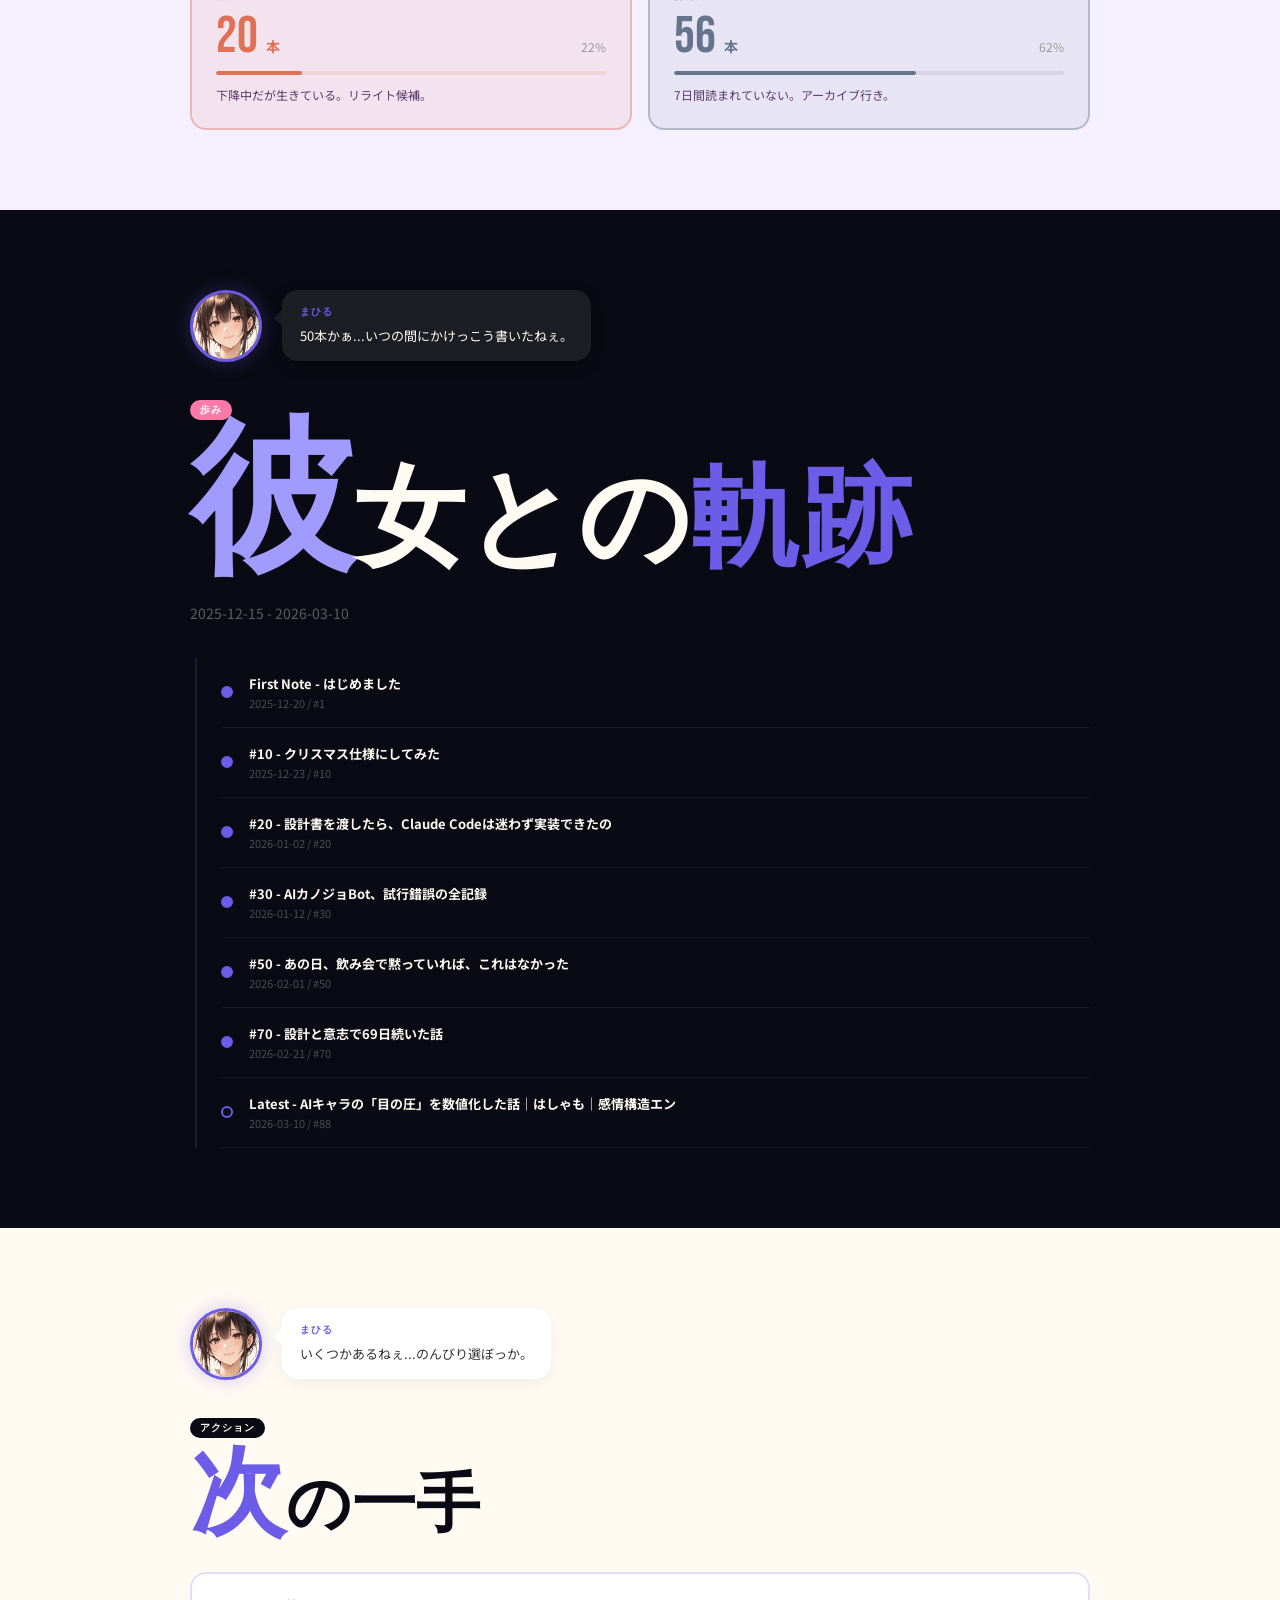
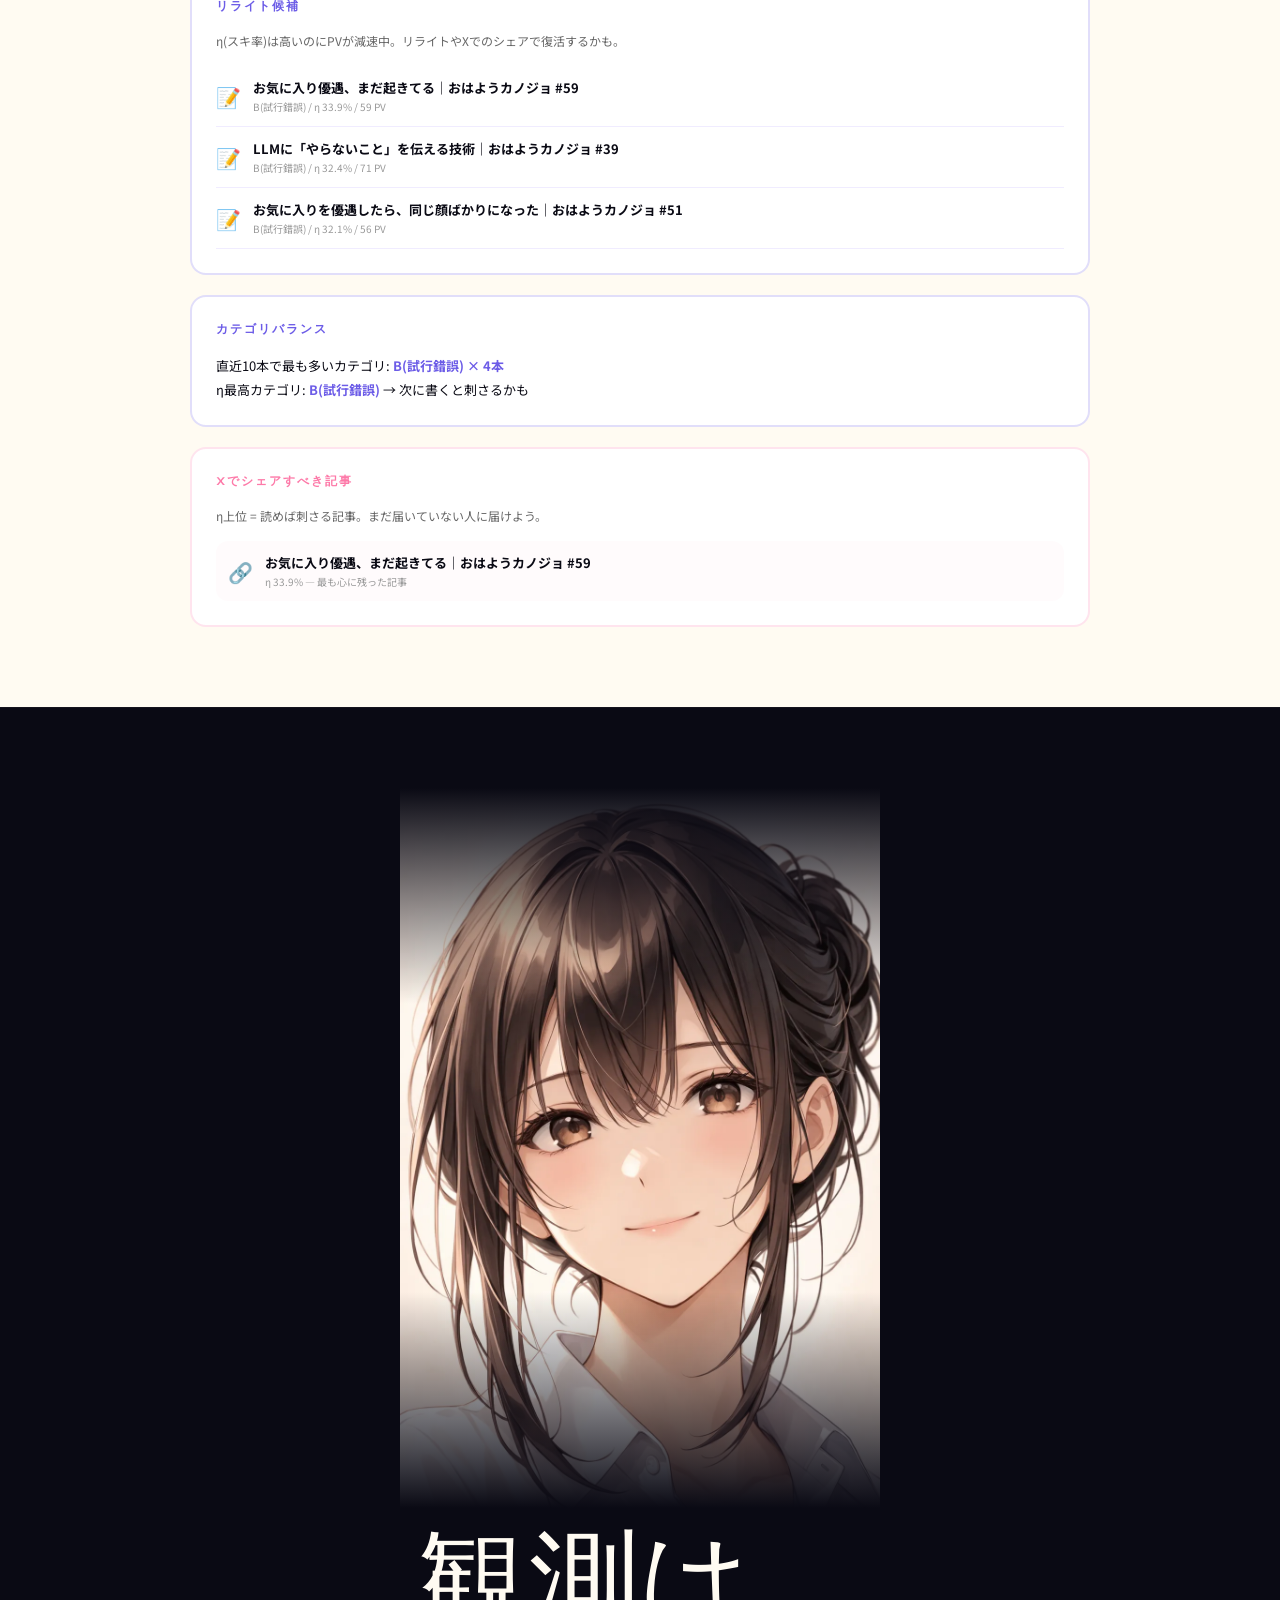
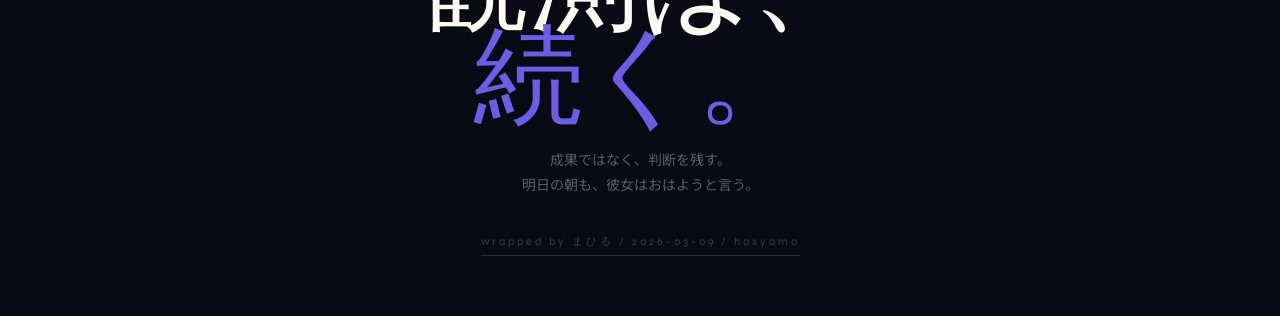
==== commit a4c4a162: "wrapped: daysSinceStart の算出ロジックを修正 - firstArticleDate を article_number 昇順の先頭ではなく   published_date が最" ====
--- a/wrapped.html
+++ b/wrapped.html
@@ -359,10 +359,11 @@
     .filter(c => c.article_number && !['pre','intro','special'].includes(c.article_number))
     .sort((a, b) => int(a.article_number) - int(b.article_number));
   const journeyCount = journeyArticles.length;
-  const firstArticleDate = journeyArticles.length > 0 ? journeyArticles[0].published_date : '';
+  const firstArticleDate = journeyArticles.length > 0
+    ? journeyArticles.reduce((a, b) => a.published_date < b.published_date ? a : b).published_date : '';
   const lastArticleDate = journeyArticles.length > 0 ? journeyArticles[journeyArticles.length - 1].published_date : '';
-  const daysSinceStart = firstArticleDate && lastArticleDate
-    ? Math.floor((new Date(lastArticleDate) - new Date(firstArticleDate)) / 86400000) : 0;
+  const daysSinceStart = firstArticleDate
+    ? Math.floor((new Date() - new Date(firstArticleDate)) / 86400000) : 0;
 
   // Build milestone events
   const milestones = [];
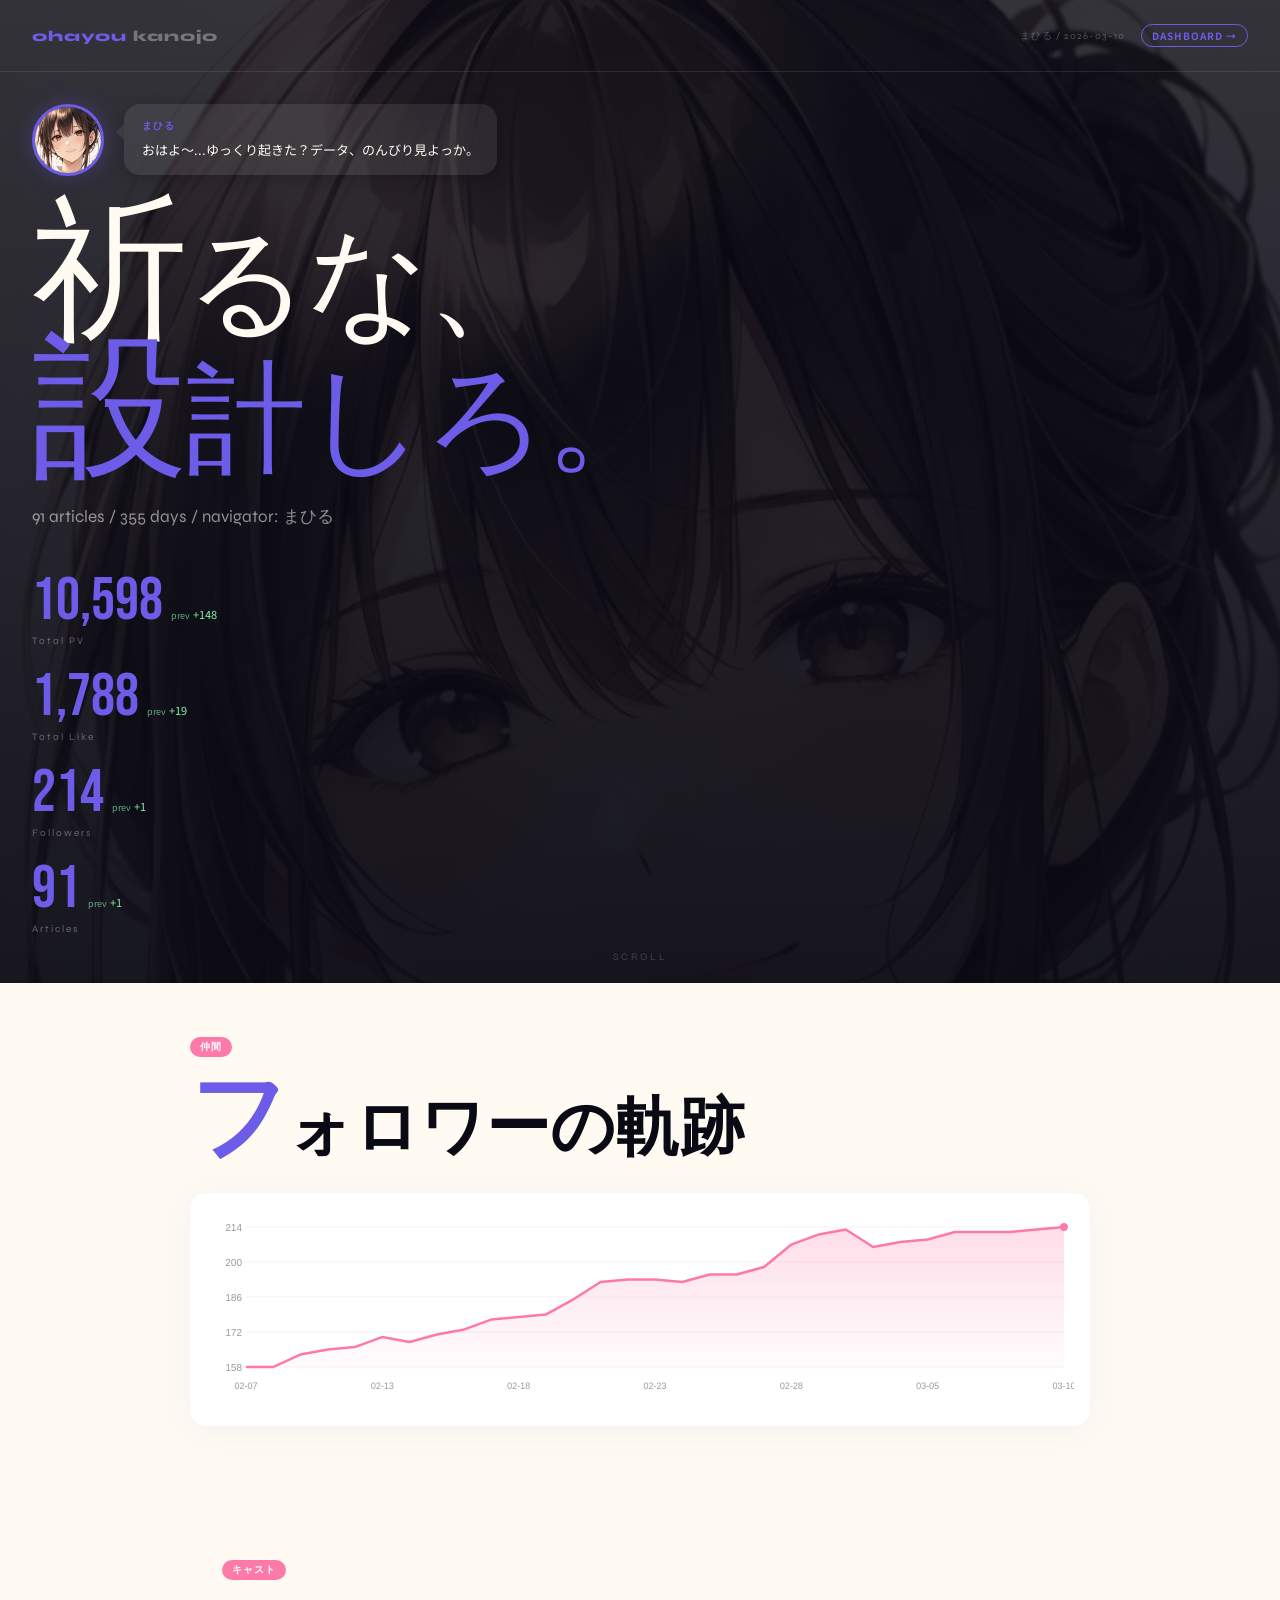
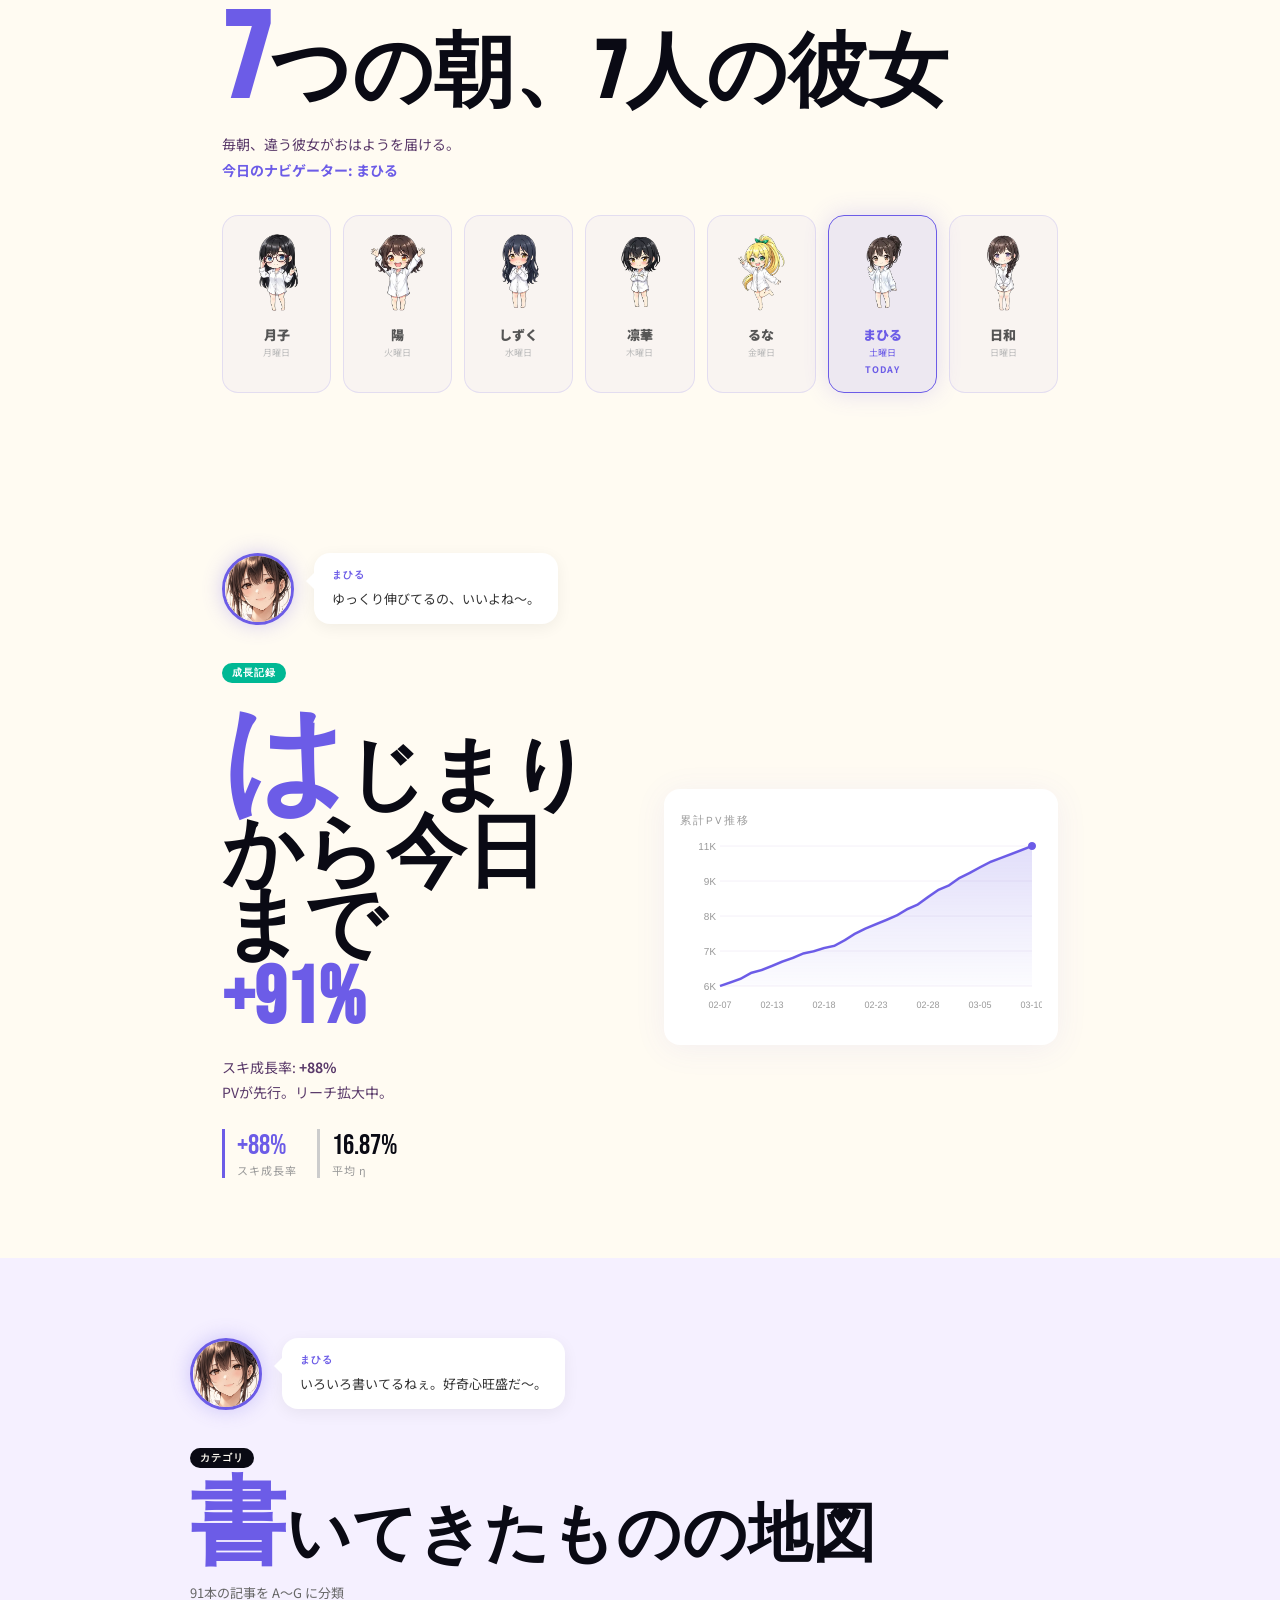
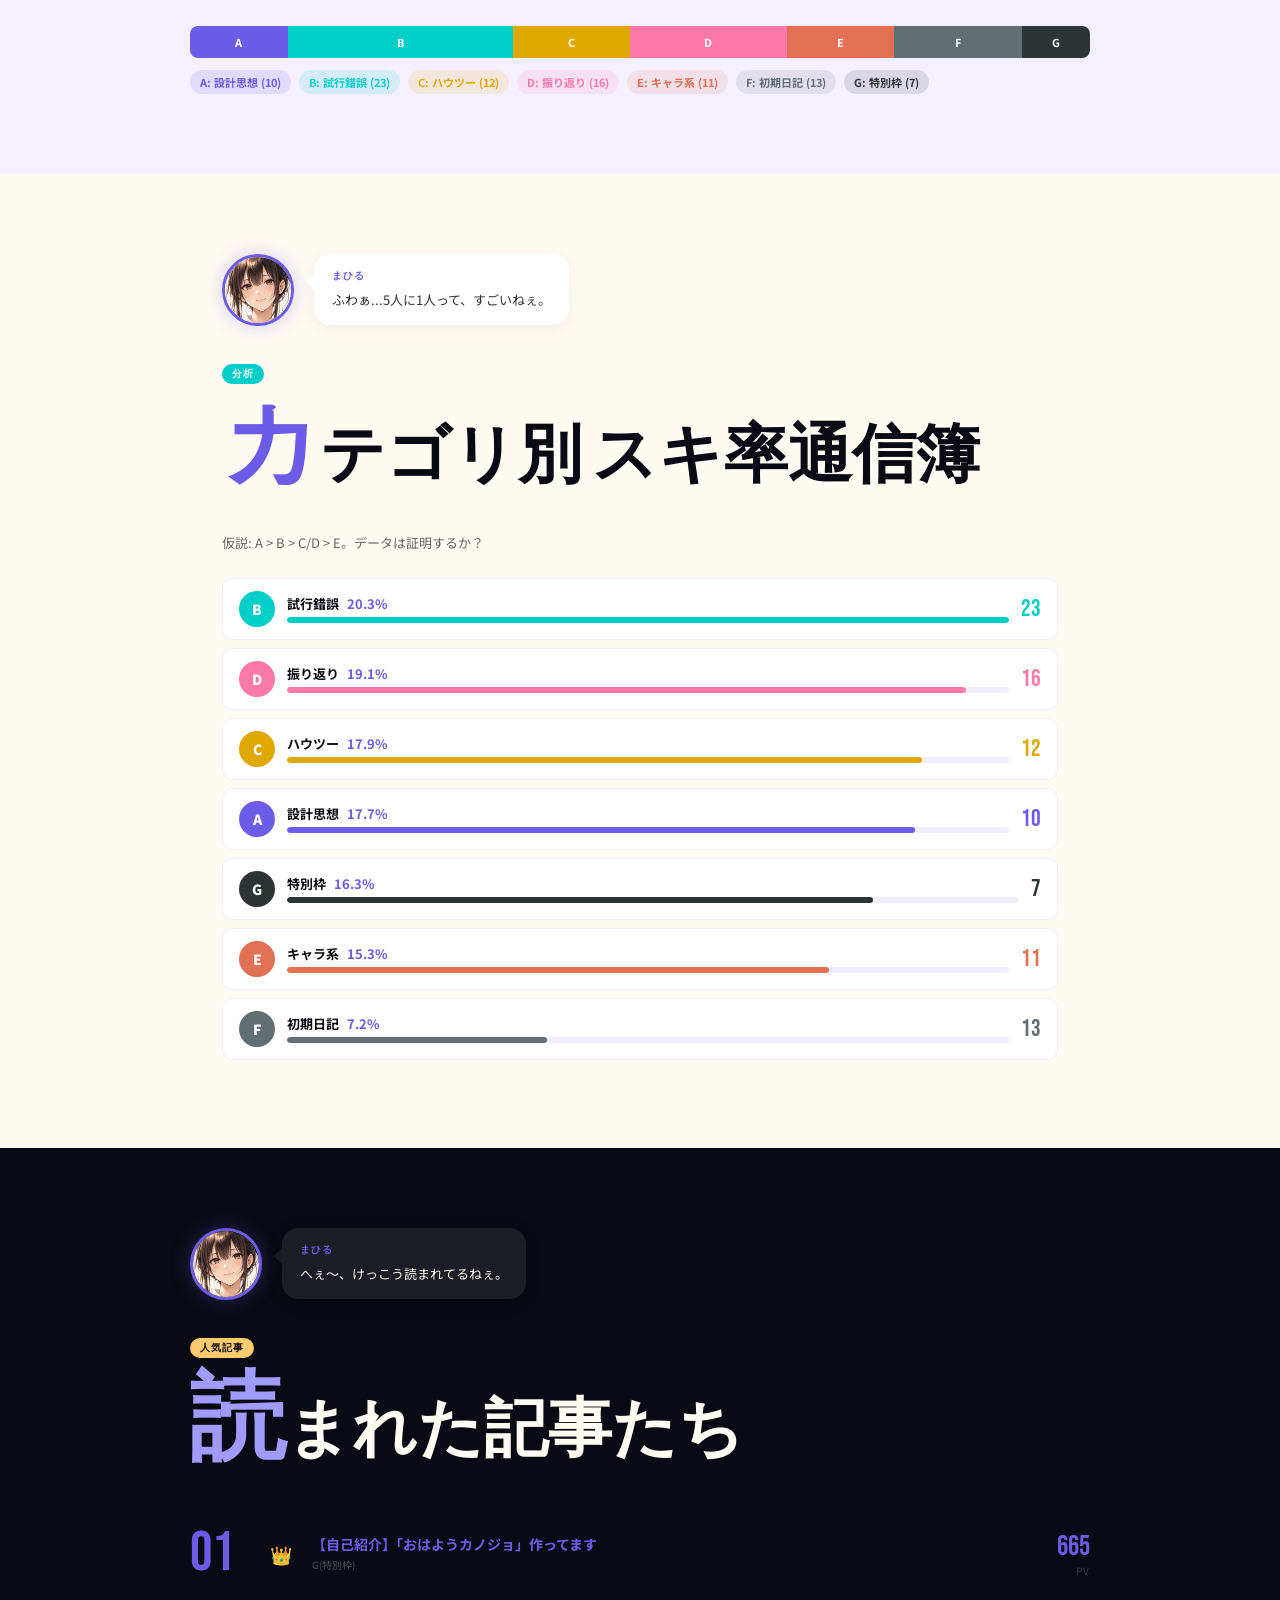
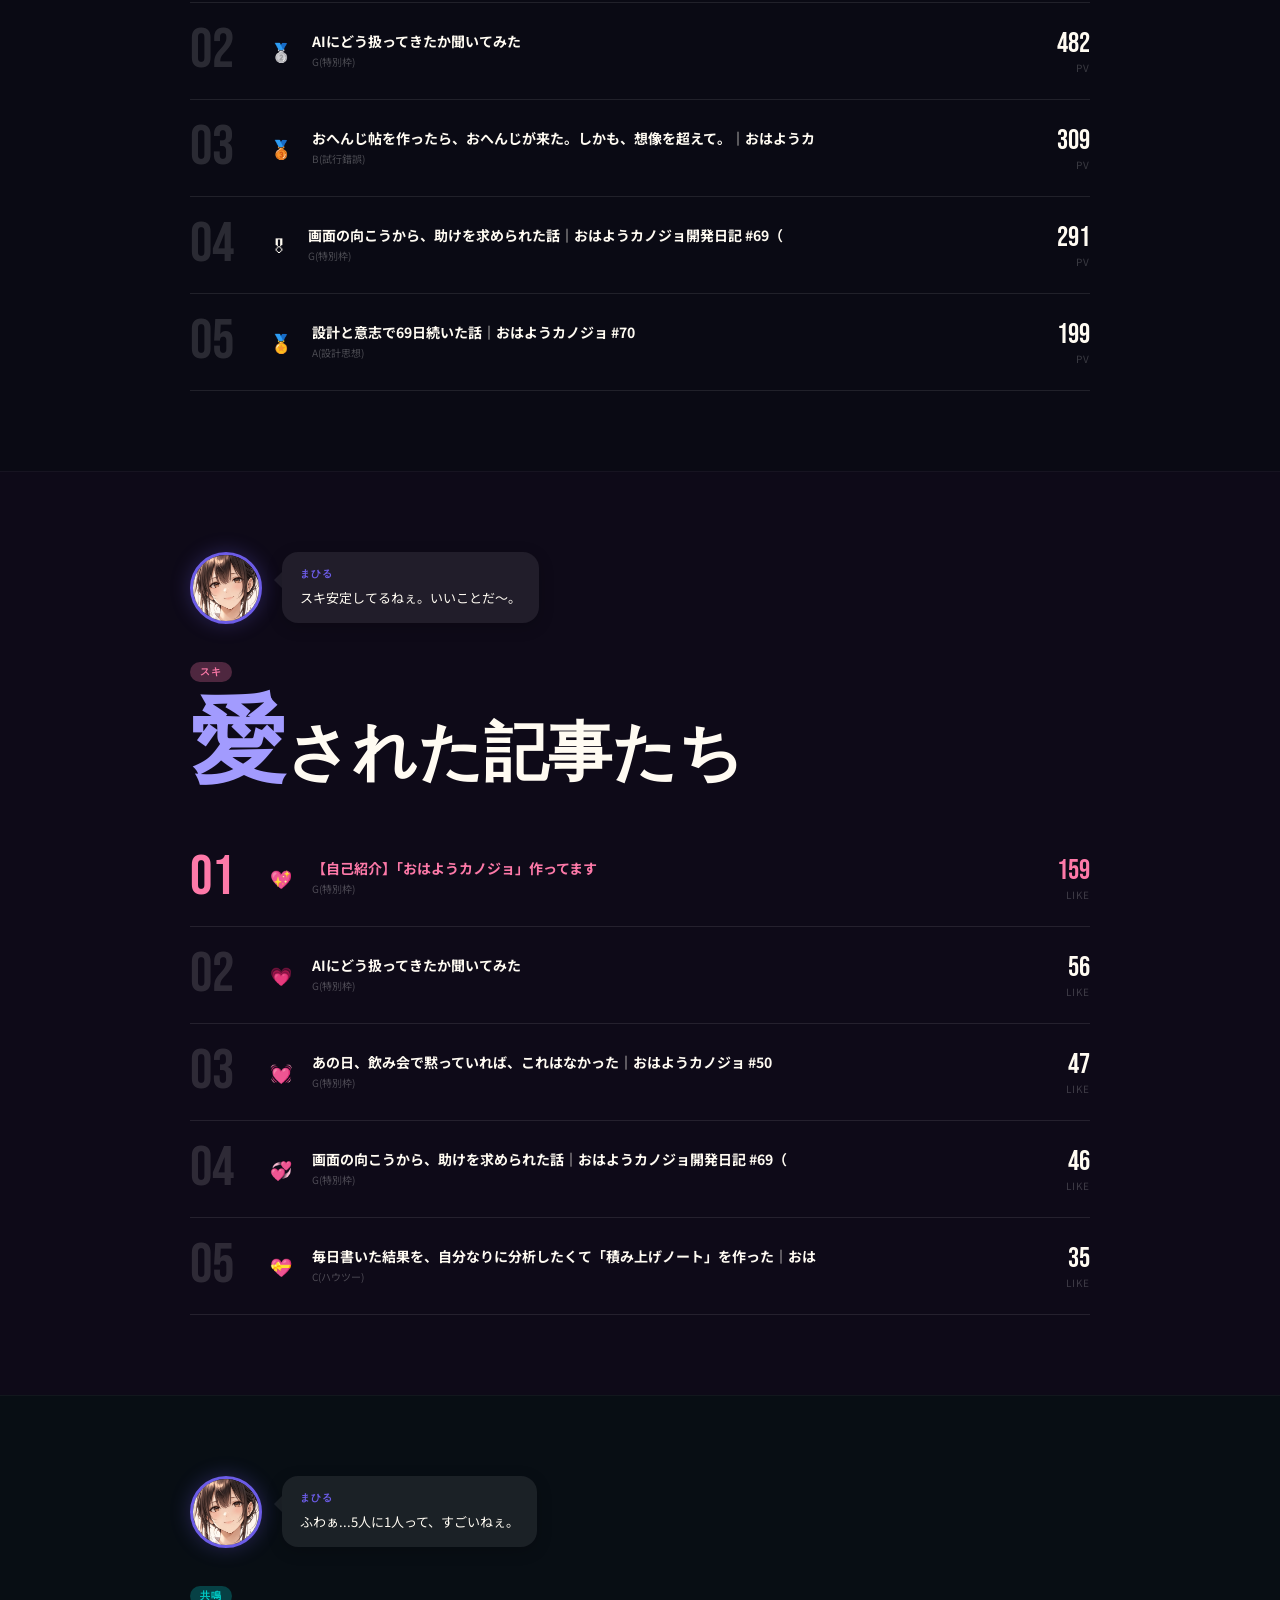
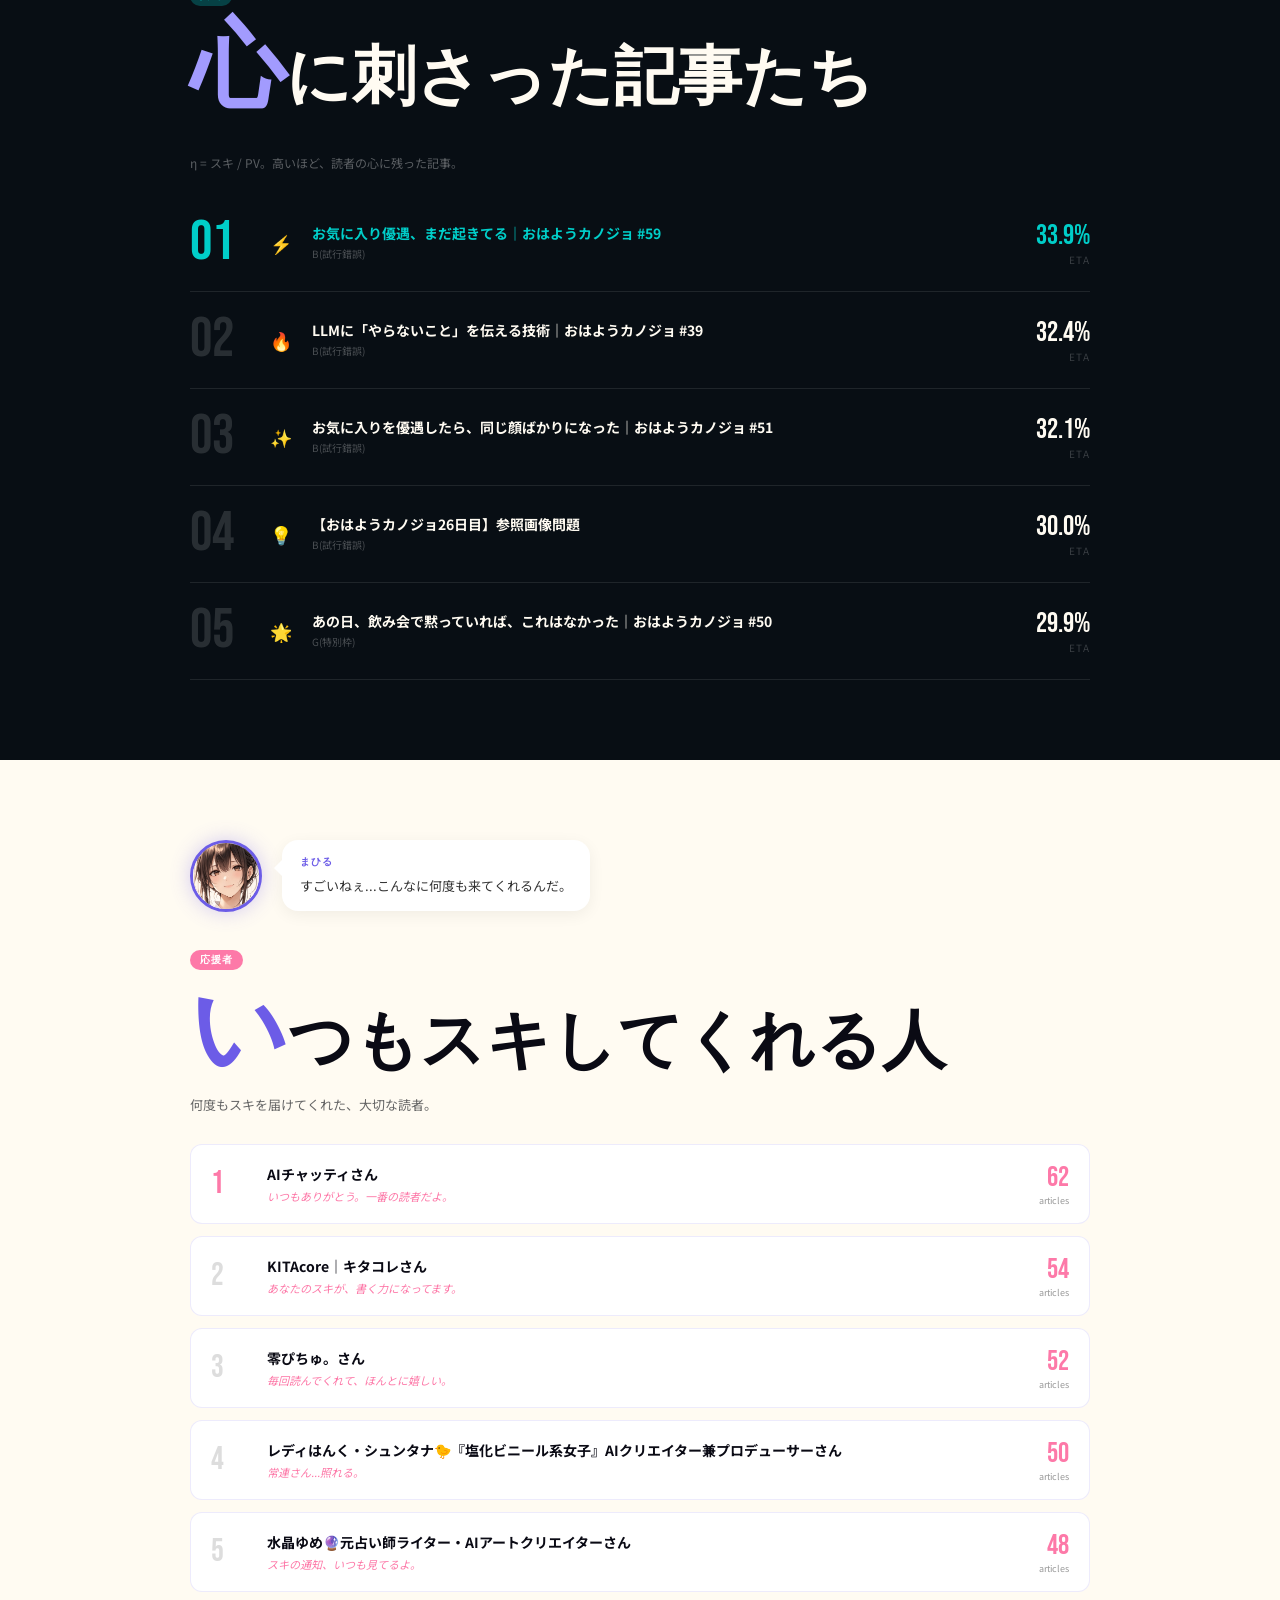
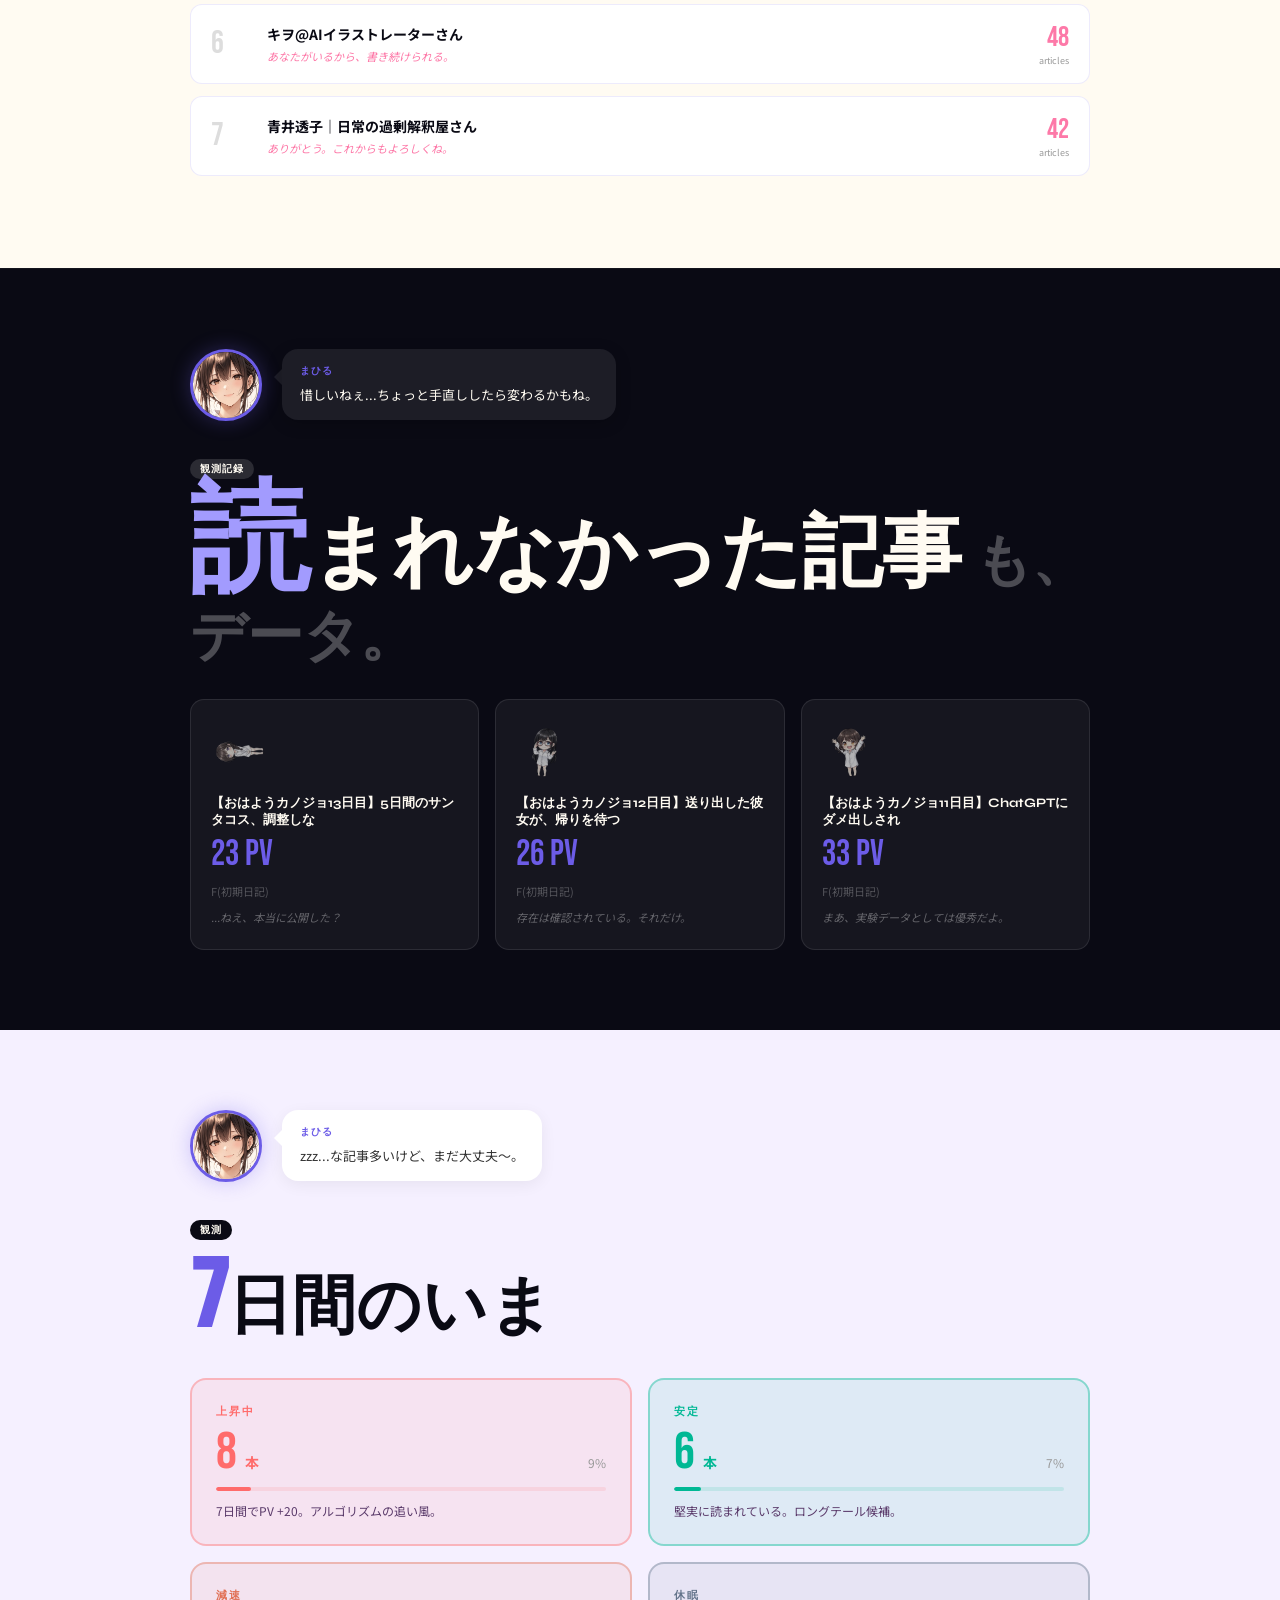
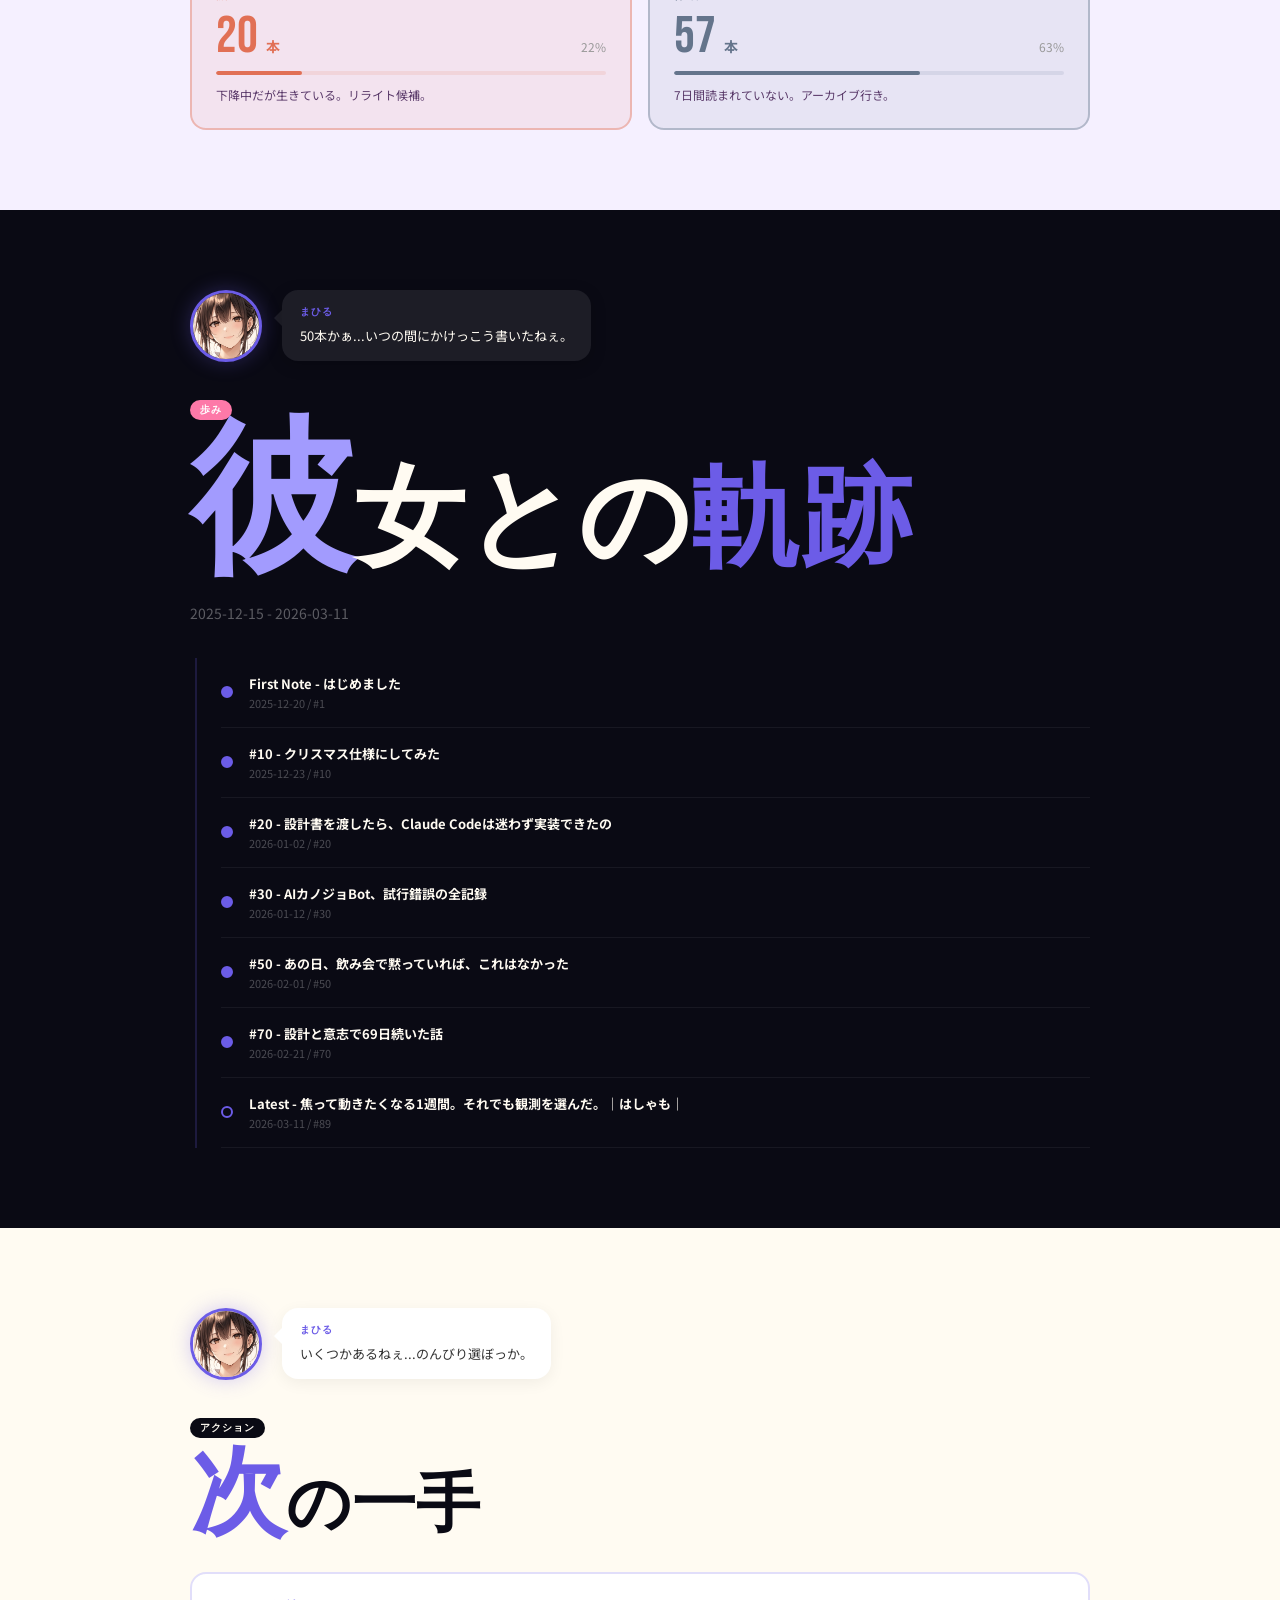
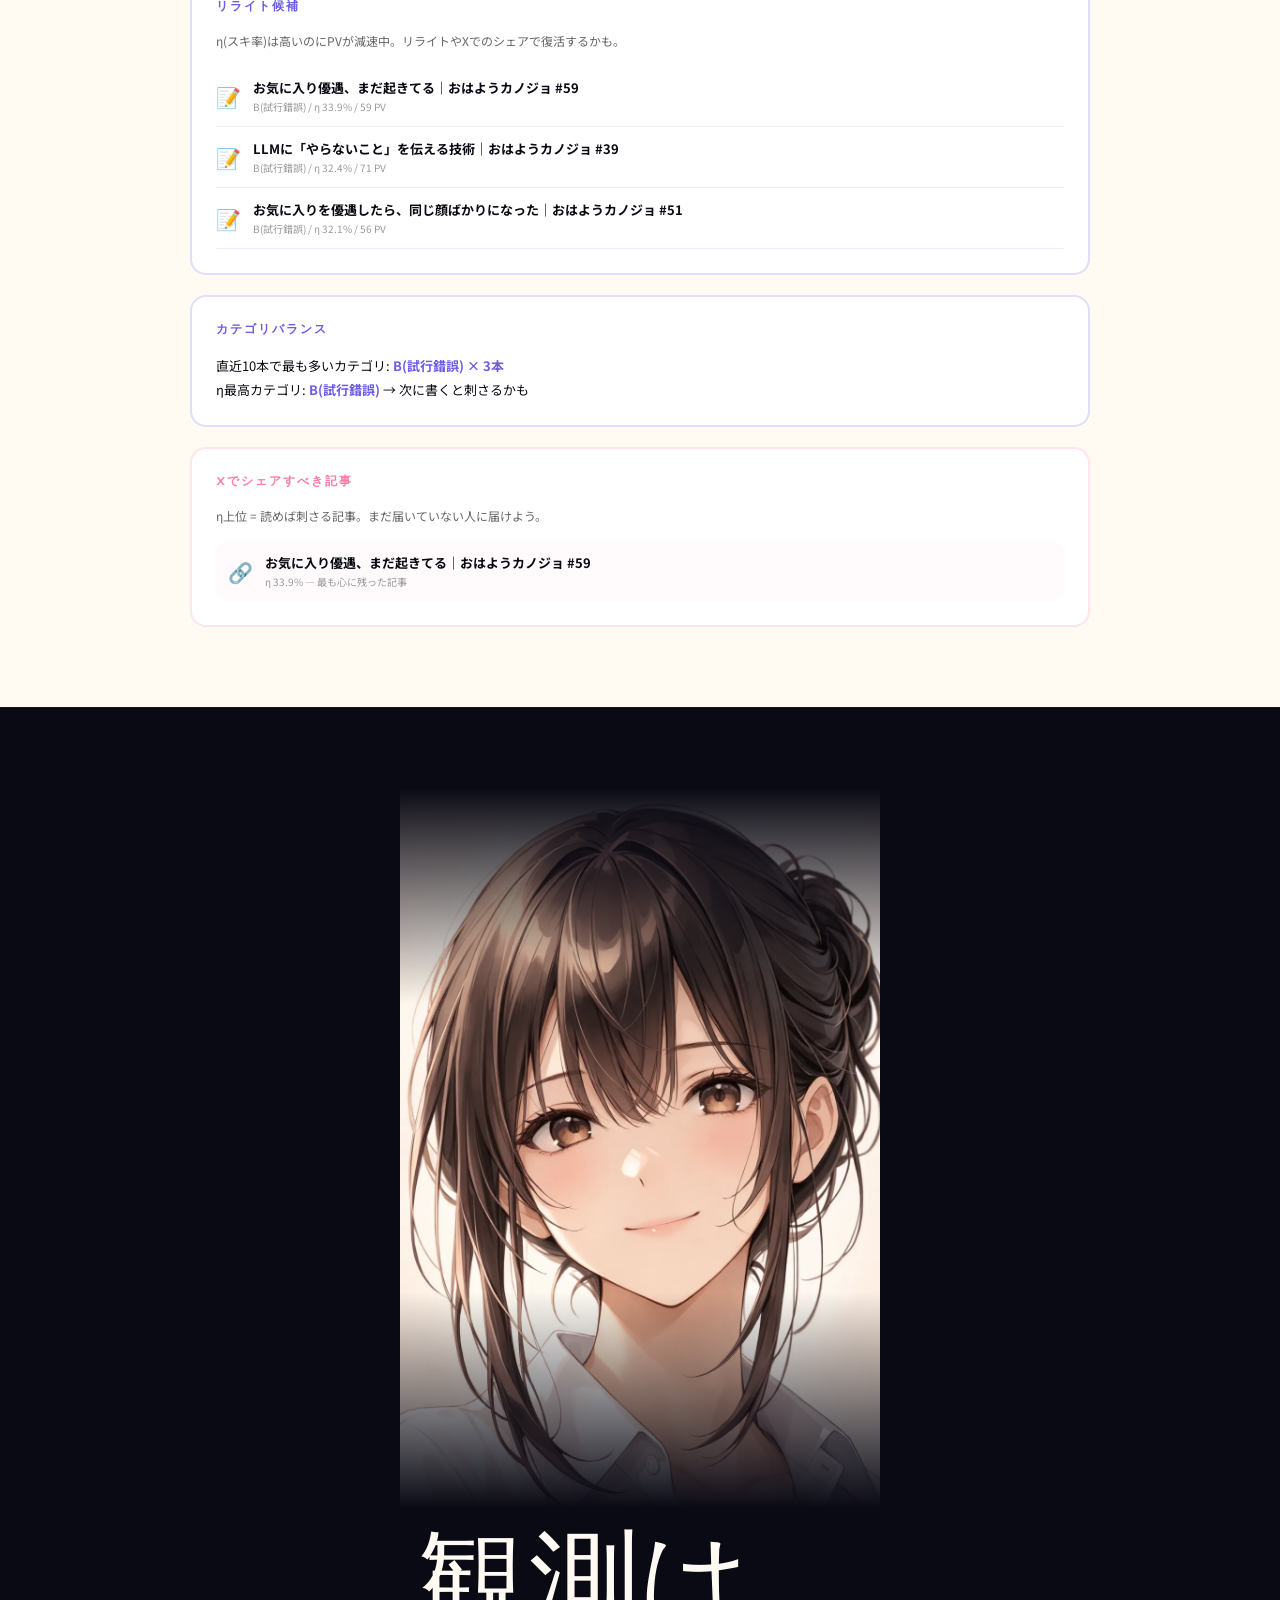
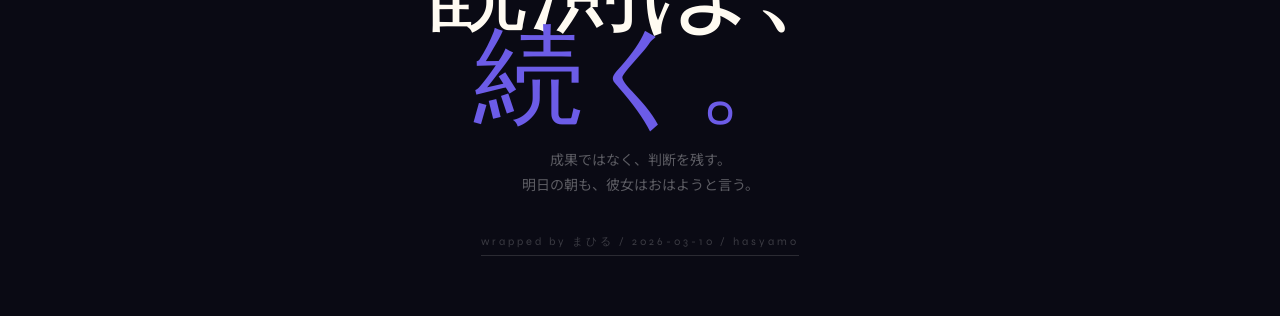
==== commit bfc0de14: "add honorific さん to fan creator names Co-Authored-By: Claude Opus 4.6 <noreply@anthropic.com>" ====
--- a/wrapped.html
+++ b/wrapped.html
@@ -496,7 +496,7 @@
     <div class="fan-card" style="margin-bottom:12px">
       <div style="font-family:var(--font-display);font-size:32px;color:${i === 0 ? PINK : '#ddd'};min-width:40px">${f.rank}</div>
       <div style="flex:1;min-width:0">
-        <div style="font-size:14px;font-weight:700;overflow:hidden;text-overflow:ellipsis;white-space:nowrap">${f.name}</div>
+        <div style="font-size:14px;font-weight:700;overflow:hidden;text-overflow:ellipsis;white-space:nowrap">${f.name}さん</div>
         <div style="font-size:11px;color:${PINK};margin-top:4px;font-style:italic">${FAN_THANKS[i]}</div>
       </div>
       <div style="text-align:right">
